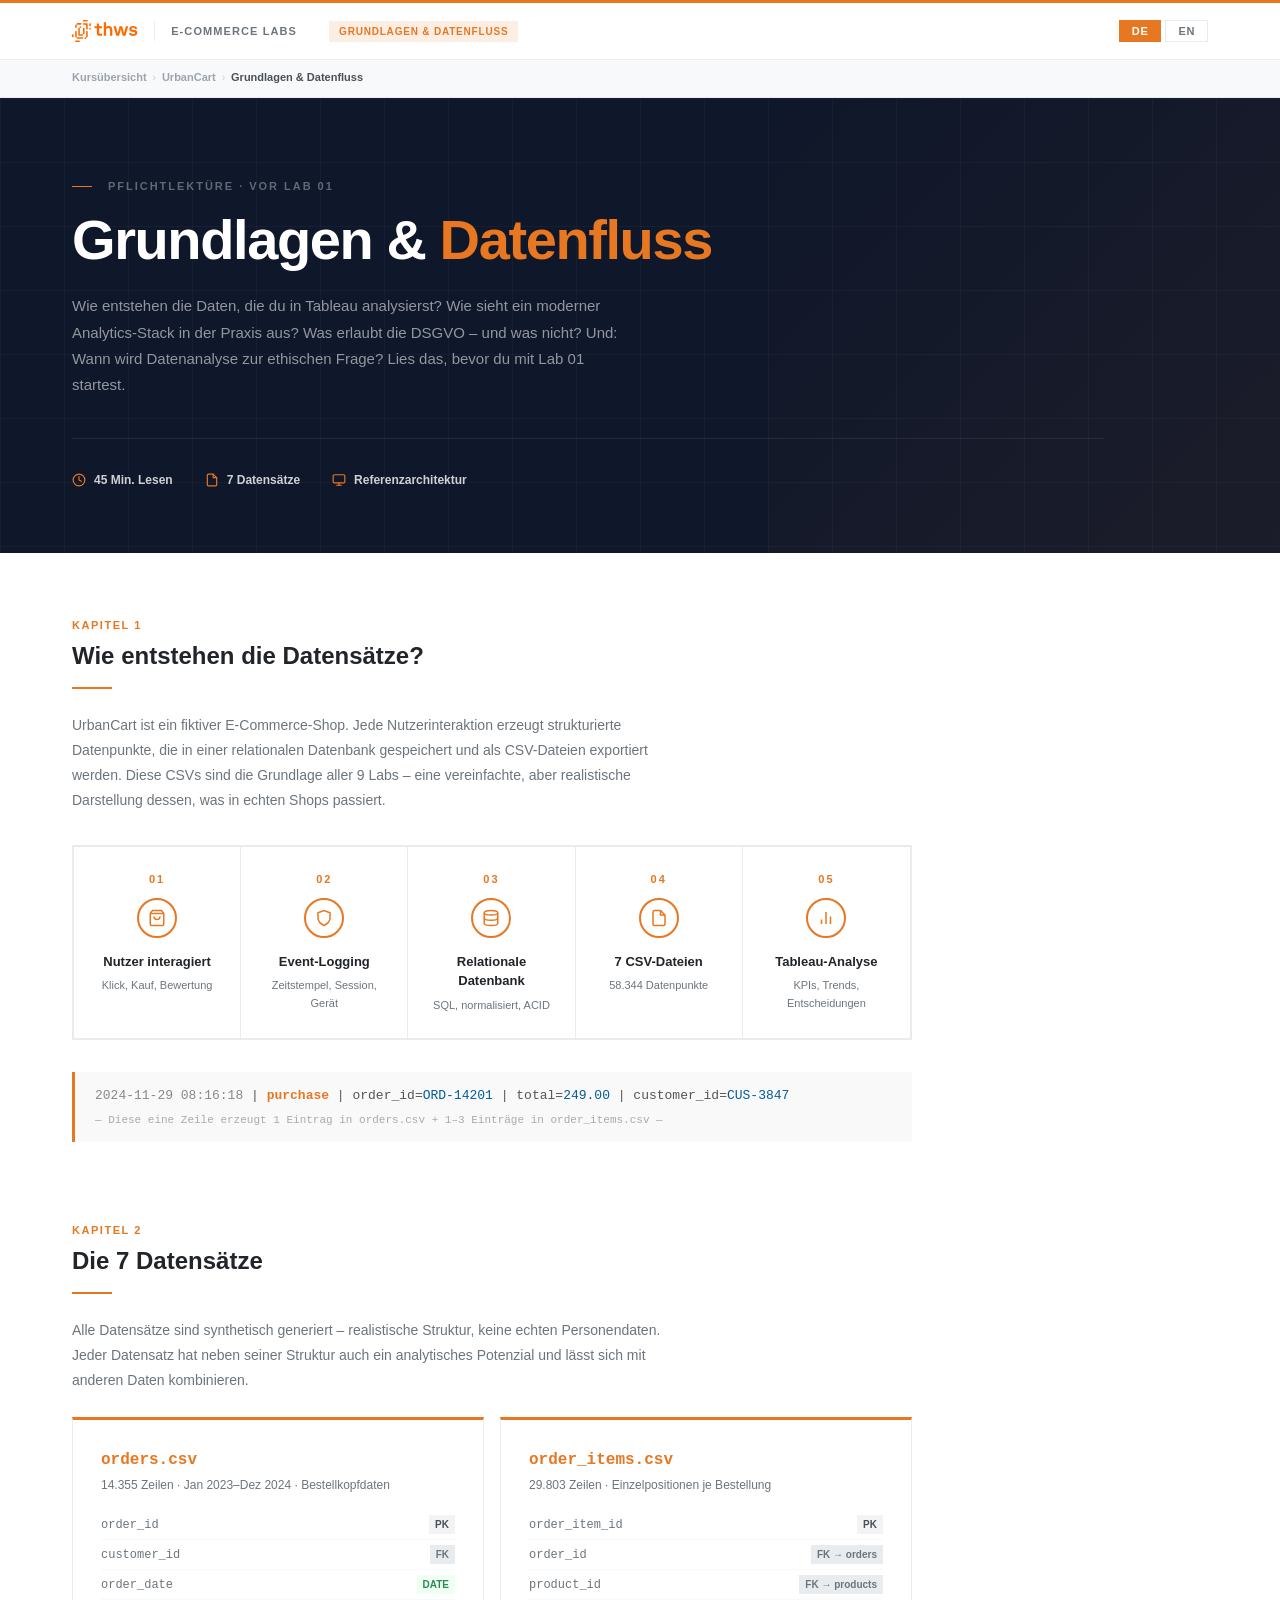
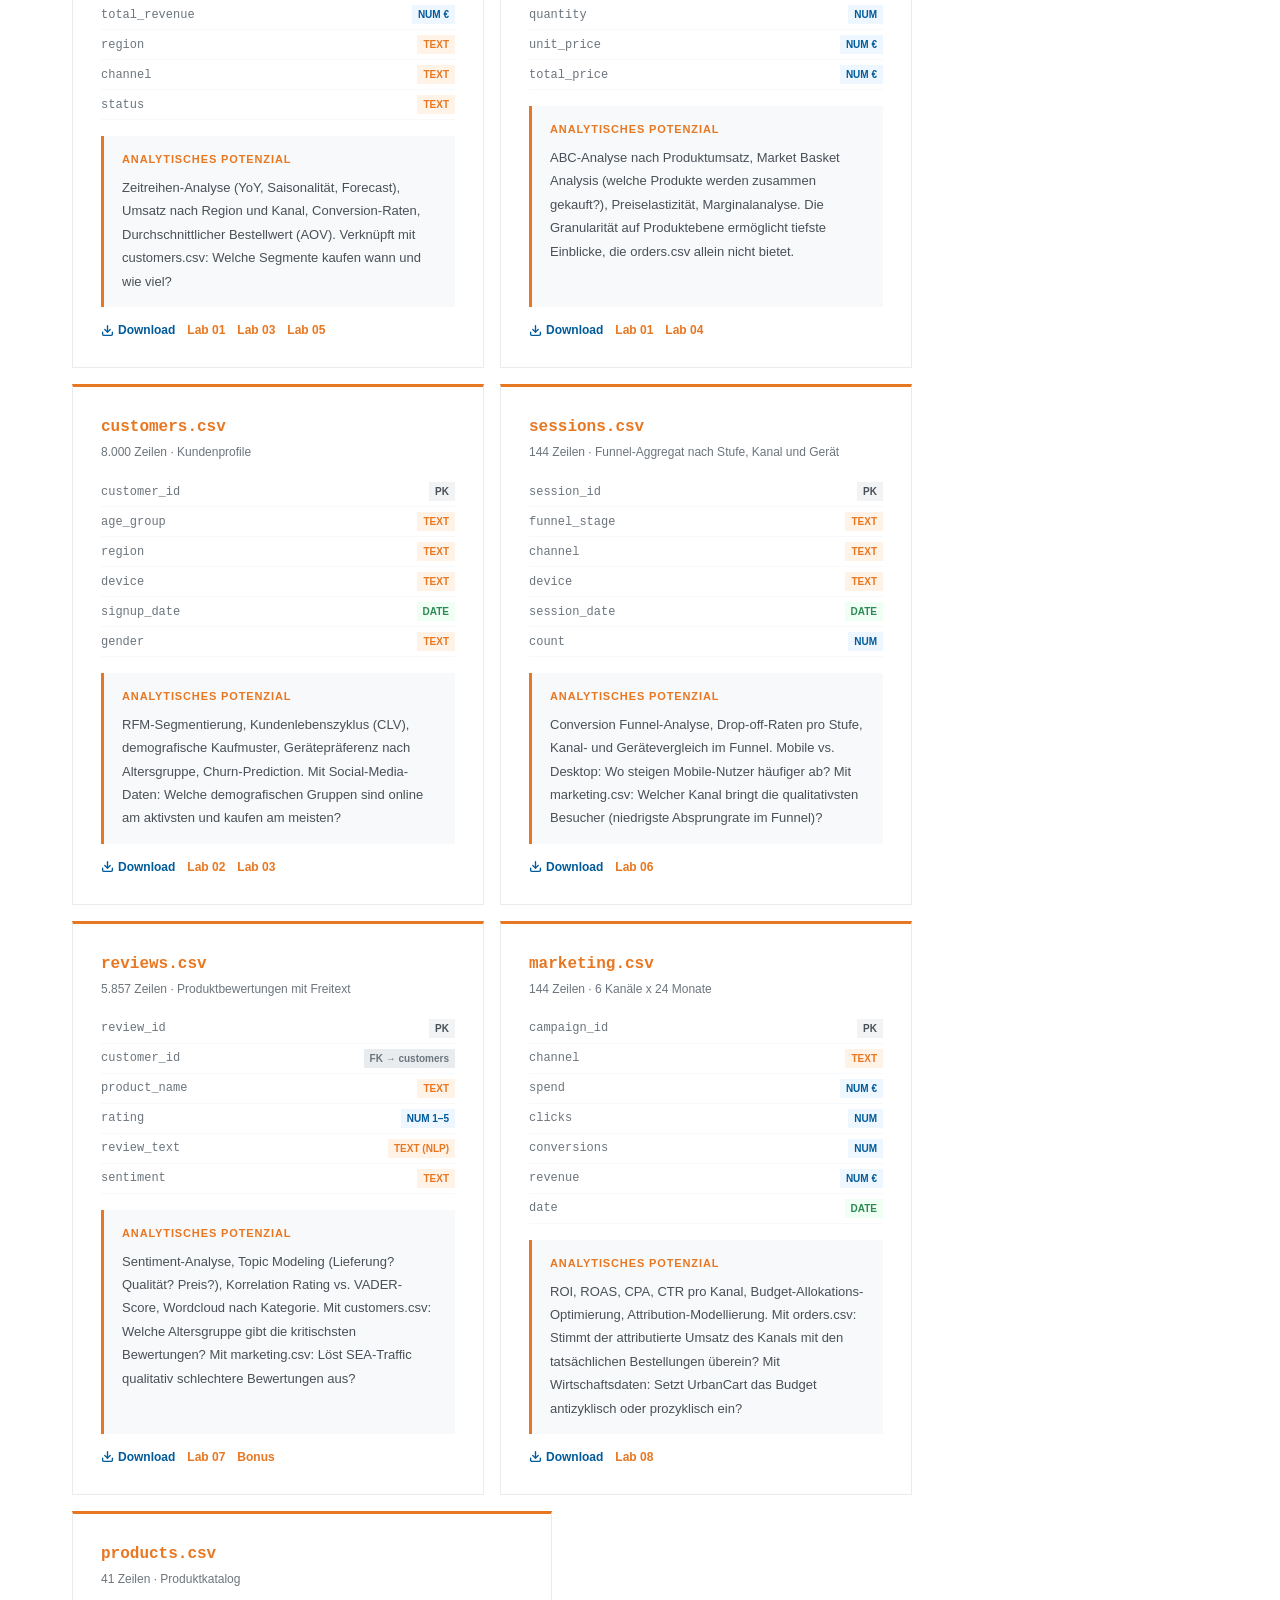
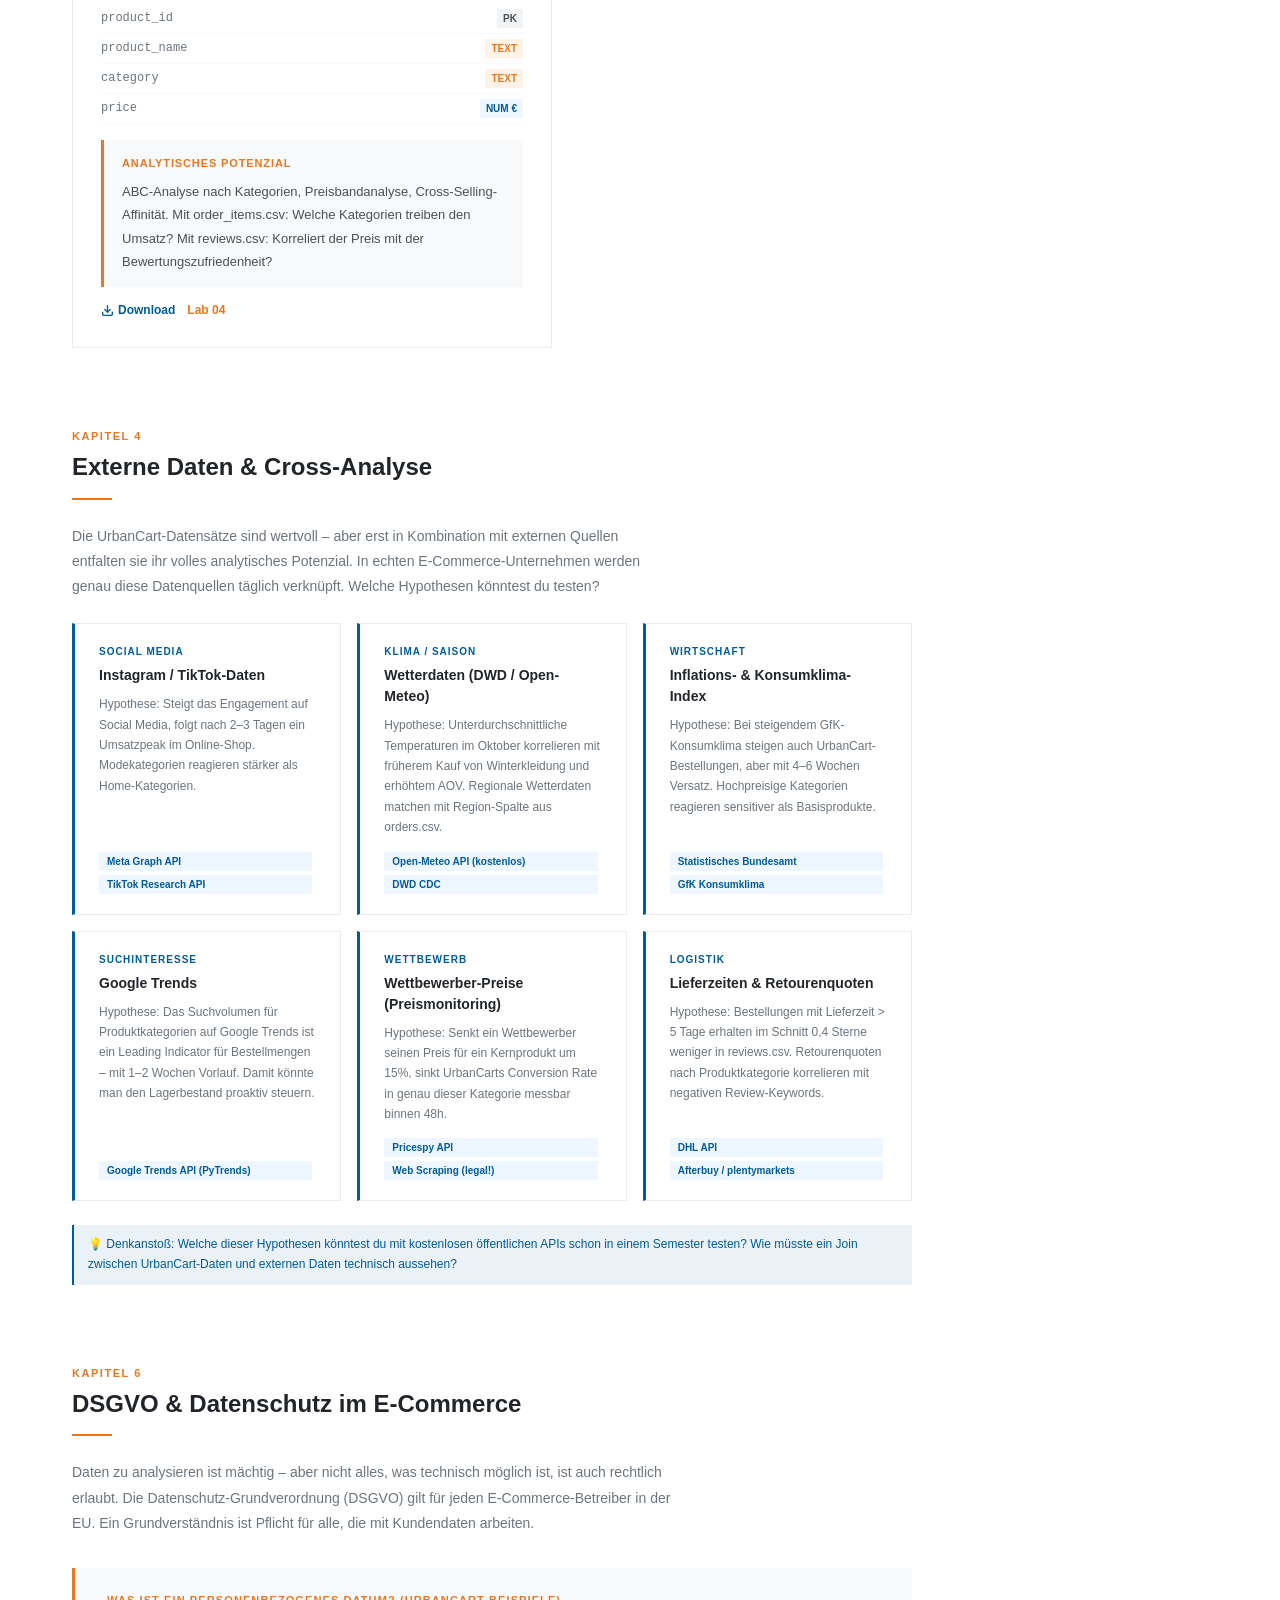
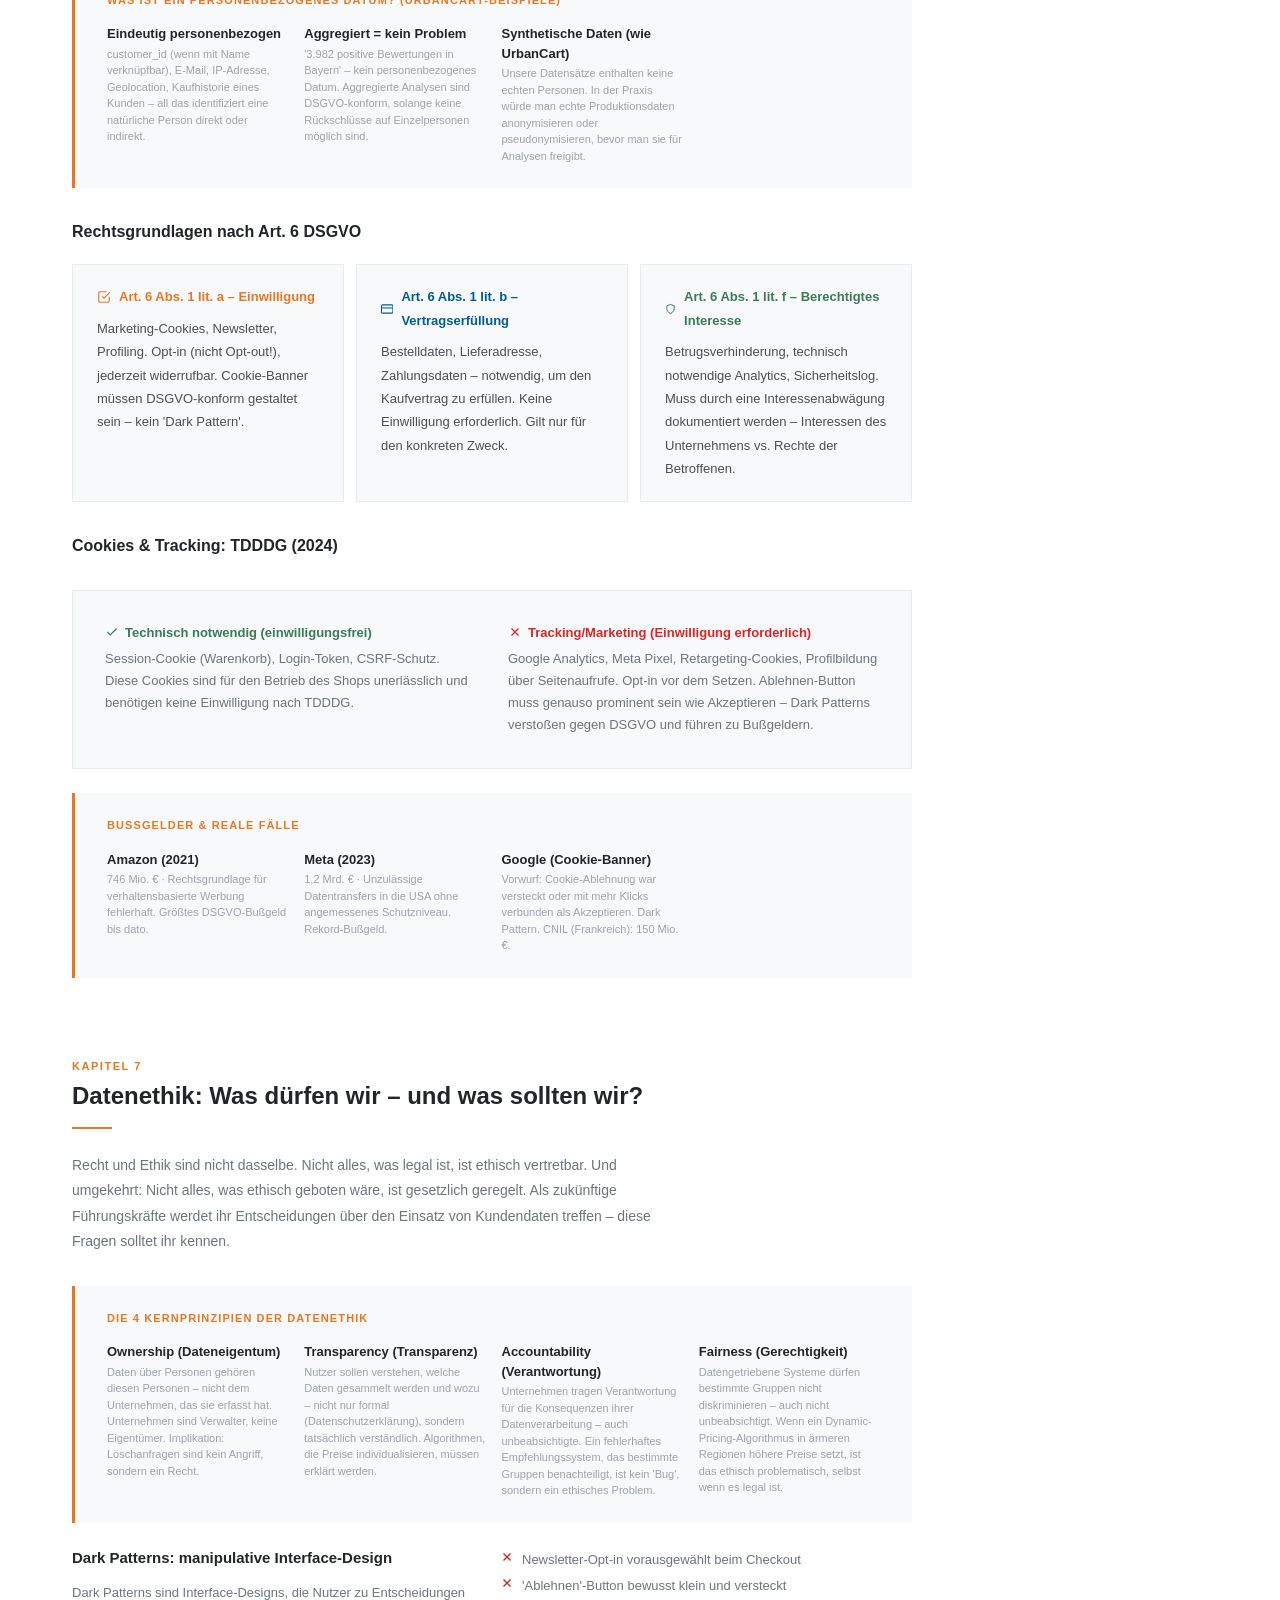
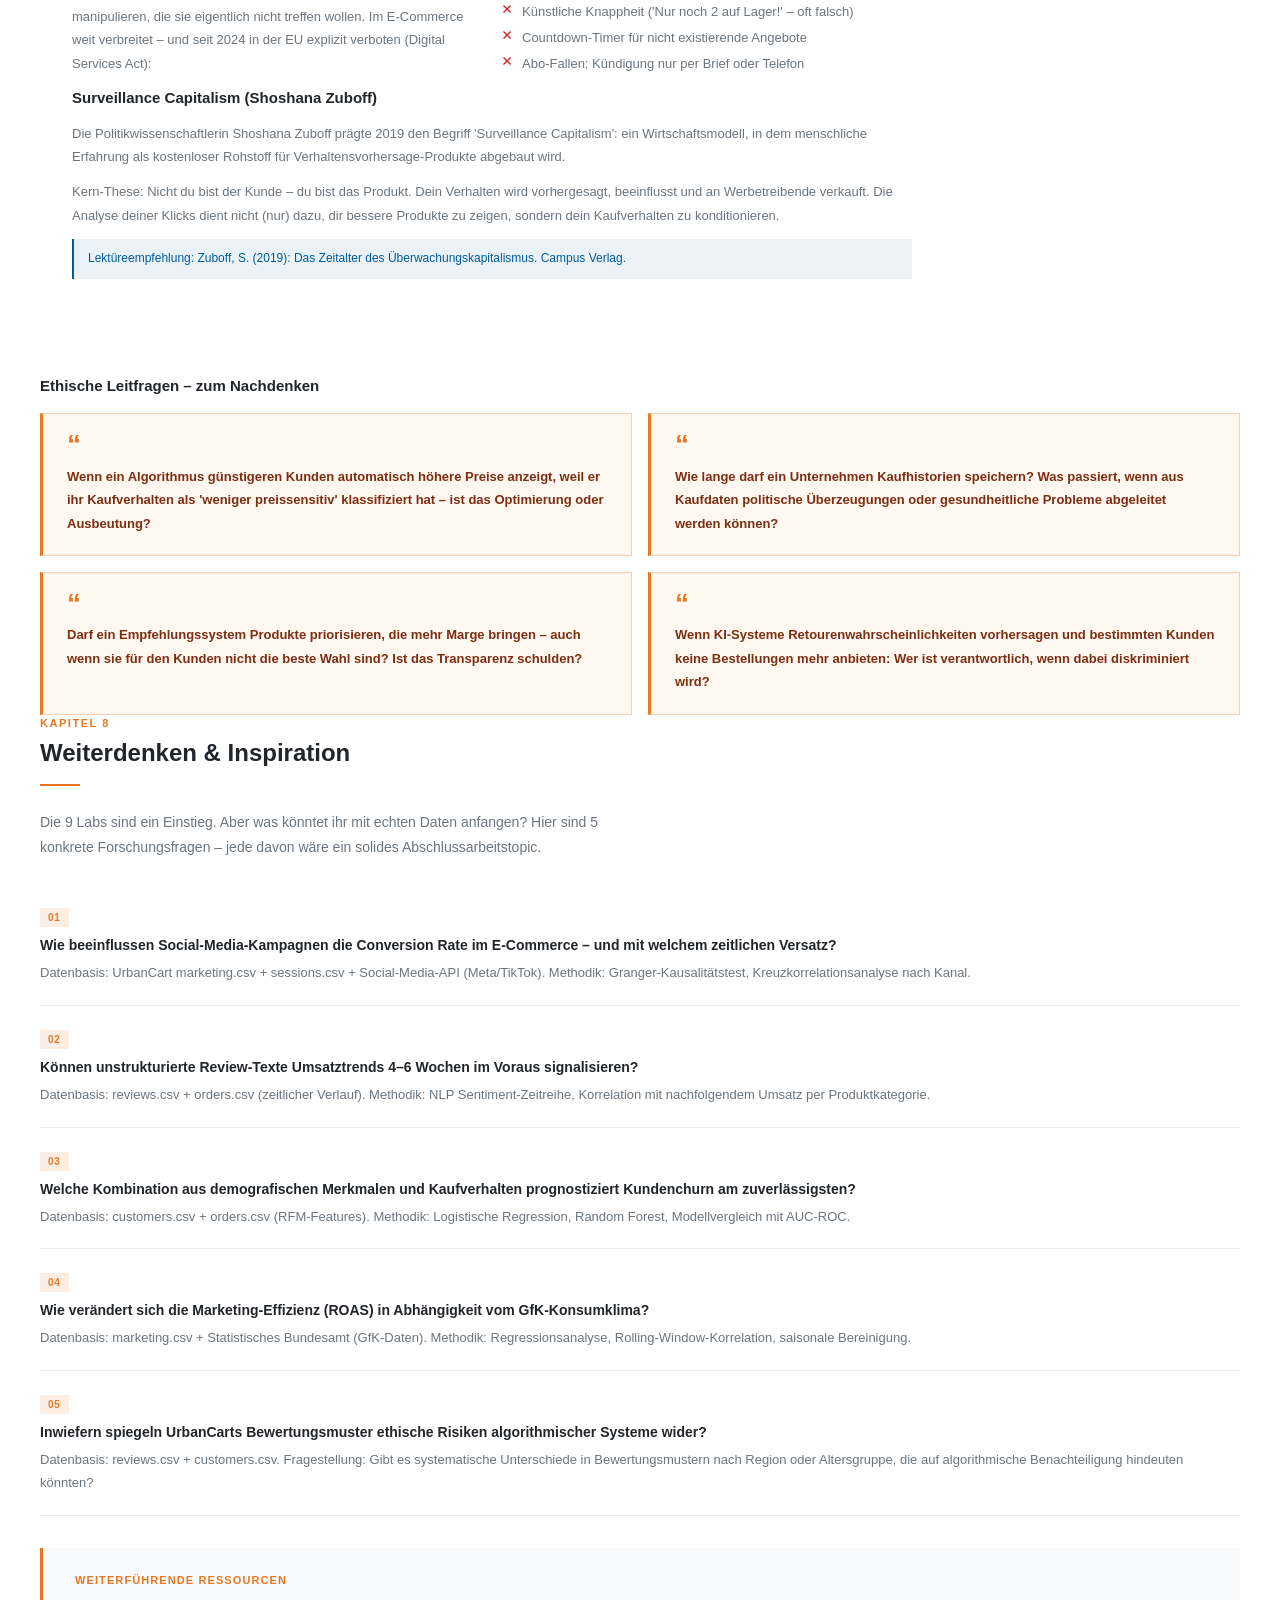
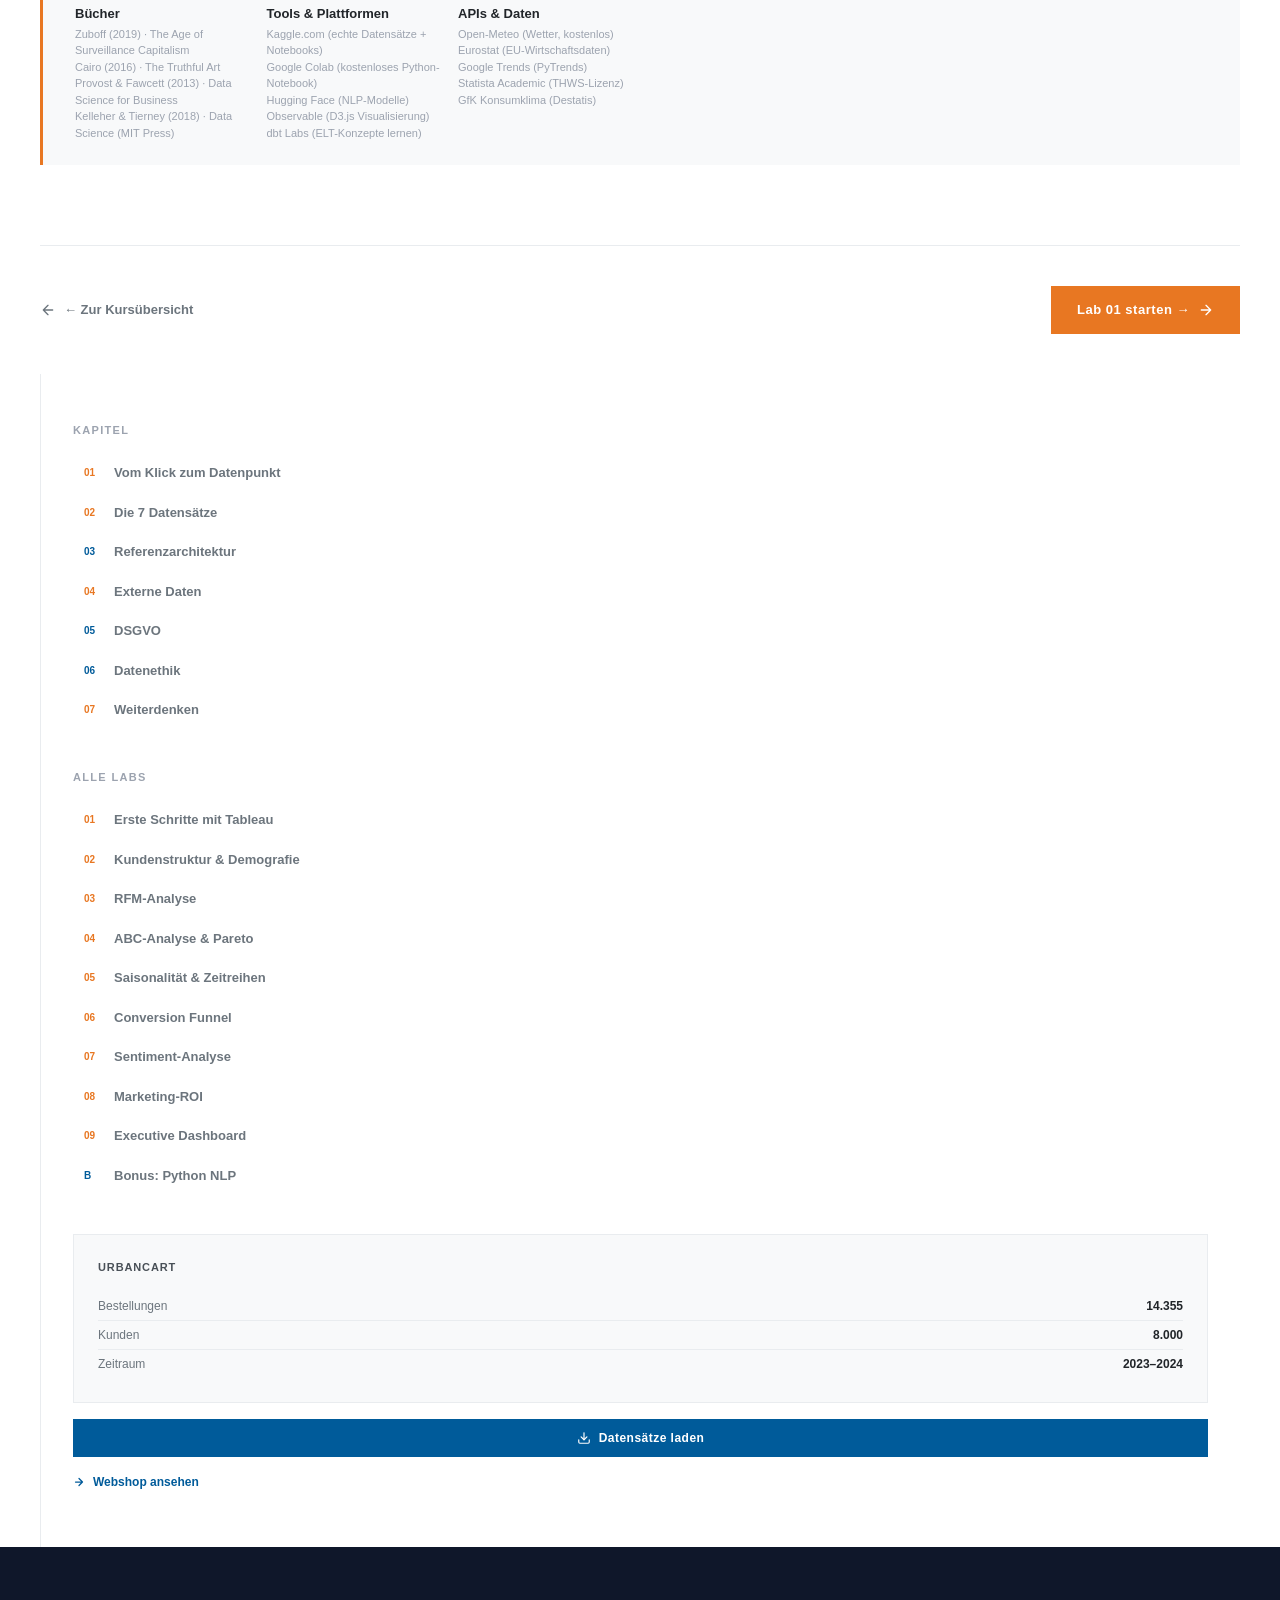
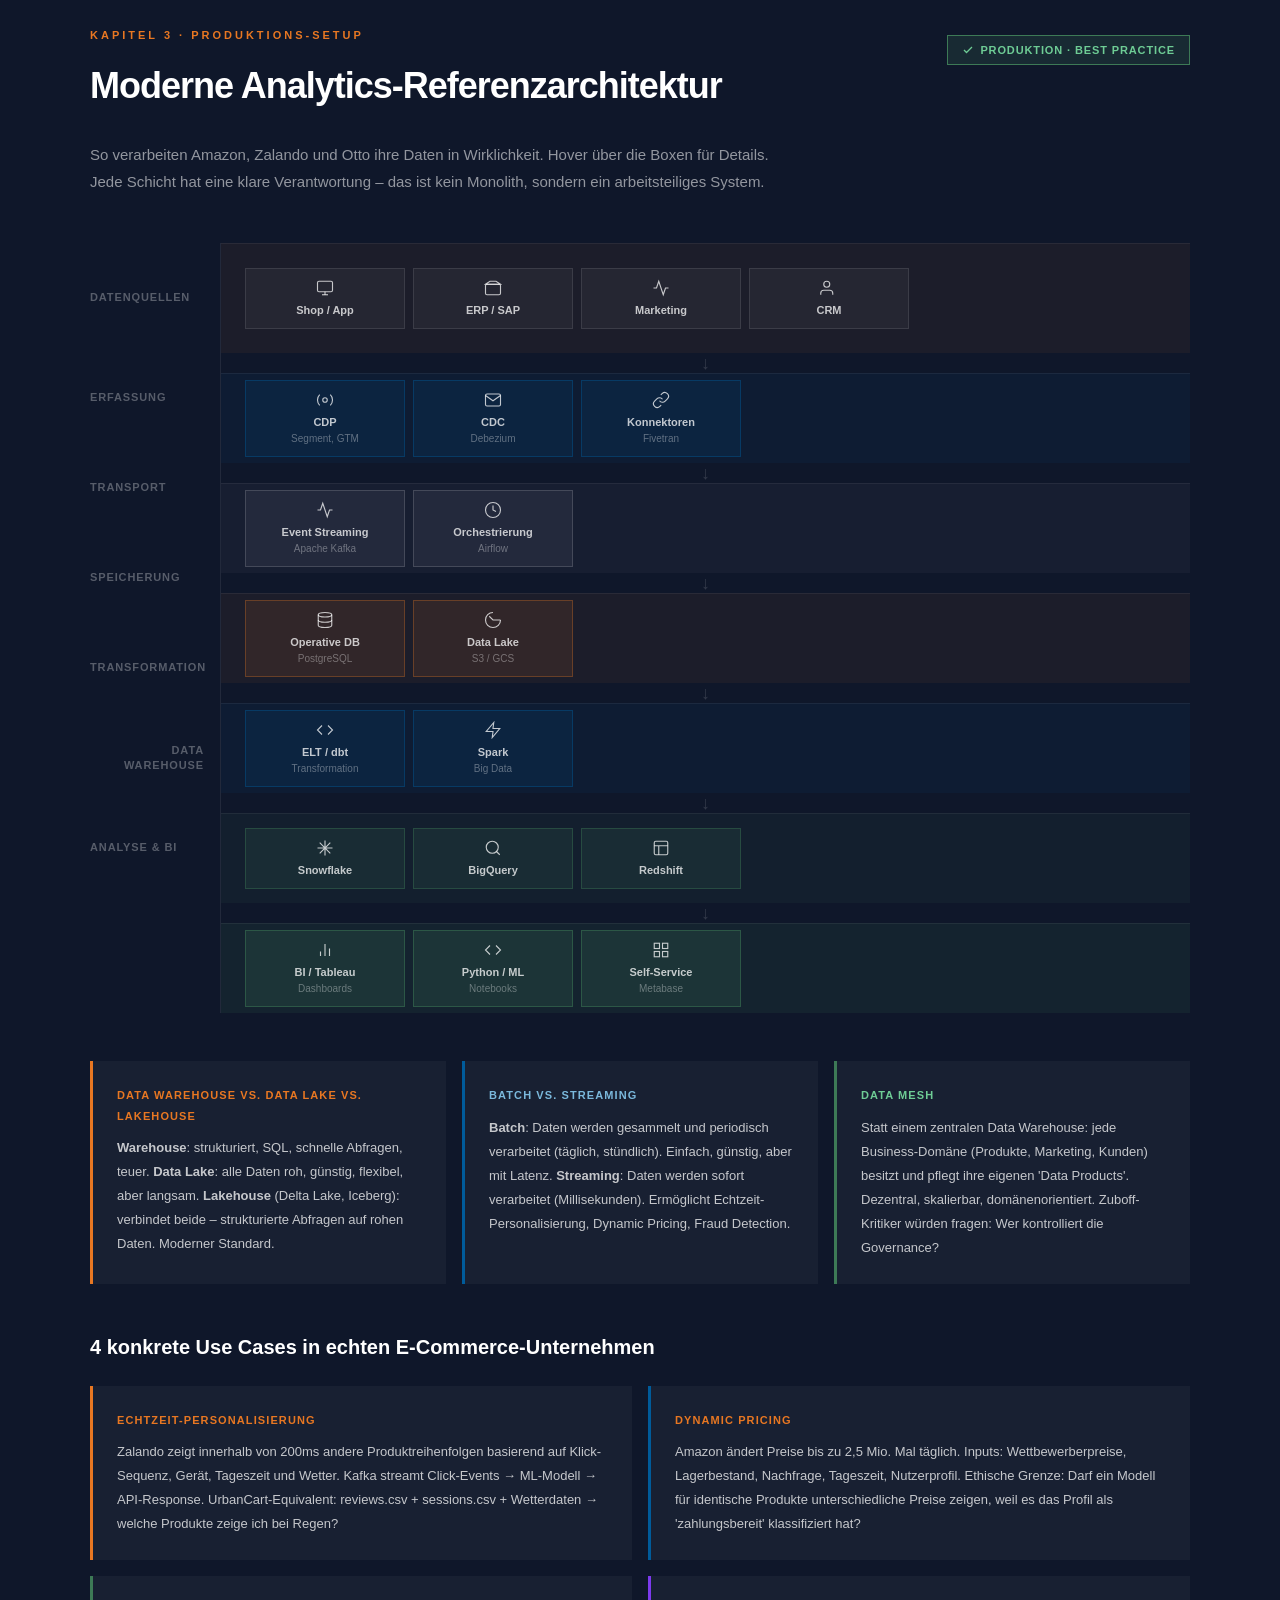
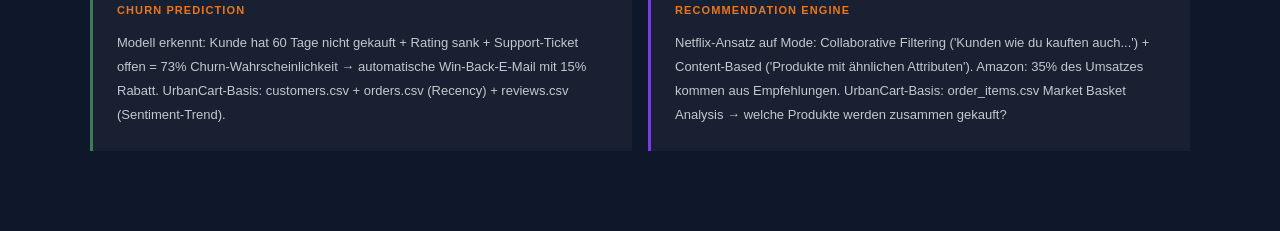
==== daten.html @ b2f49e3b "daten.html: remove inner div wrapper from rq items – title now flush with badge, no offset" ====
<!DOCTYPE html>
<html lang="de">
<head>
<meta charset="UTF-8"/>
<meta name="viewport" content="width=device-width, initial-scale=1.0"/>
<meta name="description" content="UrbanCart Datensätze, Analytics-Referenzarchitektur, DSGVO und Datenethik im E-Commerce. THWS Business School."/>
<title>Grundlagen &amp; Datenfluss &middot; E-Commerce &amp; Digitale Gesch&#228;ftsmodelle &middot; THWS</title>
<link rel="stylesheet" href="design-system.css"/>
<style>
/* ── Arch-Diagram (identisch urbancart.html) ── */
.arch-layer-label{padding:0 16px 0 0;font-size:11px;font-weight:700;text-transform:uppercase;letter-spacing:.08em;color:rgba(255,255,255,.3);text-align:right;line-height:1.4;}
.arch-layer{display:flex;align-items:center;gap:8px;padding:0 24px;border-top:1px solid rgba(255,255,255,.06);}
.arch-layer--source{background:rgba(232,119,34,.06);}
.arch-layer--capture{background:rgba(0,91,154,.08);}
.arch-layer--transport{background:rgba(255,255,255,.03);}
.arch-layer--storage{background:rgba(232,119,34,.06);}
.arch-layer--transform{background:rgba(0,91,154,.08);}
.arch-layer--warehouse{background:rgba(61,122,86,.08);}
.arch-layer--bi{background:rgba(61,122,86,.12);}
.arch-arrow-row{display:flex;align-items:center;padding:0 24px;height:20px;}
.arch-arrow-down{flex:1;height:20px;display:flex;align-items:center;justify-content:center;color:rgba(255,255,255,.15);}
.arch-arrow-down::after{content:'↓';font-size:18px;line-height:1;}
.arch-node{display:flex;flex-direction:column;align-items:center;justify-content:center;gap:6px;padding:10px 12px;min-width:120px;max-width:160px;border:1px solid rgba(255,255,255,.1);background:rgba(255,255,255,.04);font-size:11px;font-weight:700;color:rgba(255,255,255,.75);text-align:center;cursor:help;transition:all .2s;line-height:1.4;flex:1;}
.arch-node em{font-style:normal;font-size:10px;color:rgba(255,255,255,.35);font-weight:400;}
.arch-node:hover{border-color:var(--orange);color:#fff;background:rgba(232,119,34,.1);transform:translateY(-2px);}
.arch-node--blue{border-color:rgba(0,91,154,.4);background:rgba(0,91,154,.12);}
.arch-node--blue:hover{border-color:#005B9A;background:rgba(0,91,154,.25);}
.arch-node--orange{border-color:rgba(232,119,34,.3);background:rgba(232,119,34,.1);}
.arch-node--dark{border-color:rgba(255,255,255,.15);background:rgba(255,255,255,.05);}
.arch-node--green{border-color:rgba(61,122,86,.4);background:rgba(61,122,86,.15);}
.arch-node--green:hover{border-color:#3D7A56;background:rgba(61,122,86,.3);}
.arch-node--result{border-color:rgba(61,122,86,.5);background:rgba(61,122,86,.2);}
.arch-node--result:hover{border-color:#6ECC95;background:rgba(61,122,86,.35);}

/* ── Dataset cards ── */
.ds-card{background:#fff;border:1px solid var(--gray-200);border-top:3px solid var(--orange);padding:28px;margin-bottom:0;display:flex;flex-direction:column;}
.ds-card__name{font-size:16px;font-weight:800;font-family:monospace;color:var(--orange);margin-bottom:4px;}
.ds-card__meta{font-size:12px;color:var(--gray-600);margin-bottom:16px;}
.ds-field{display:flex;justify-content:space-between;align-items:center;padding:5px 0;border-bottom:1px solid var(--gray-100);font-size:12px;}
.ds-field span:first-child{font-family:monospace;color:var(--gray-600);}
.tag{font-size:10px;font-weight:700;padding:2px 6px;}
.tag--pk{background:#F1F3F5;color:#495057;}
.tag--fk{background:#E9ECEF;color:#6C757D;}
.tag--date{background:#F0FFF4;color:#2D8A55;}
.tag--num{background:#EEF6FF;color:#005B9A;}
.tag--text{background:#FFF3E8;color:#E87722;}
.ds-potential{background:#F8F9FA;border-left:3px solid var(--orange);padding:14px 18px;margin-top:16px;font-size:13px;color:var(--gray-700);line-height:1.8;flex:1;}
.ds-potential strong{color:var(--orange);font-size:11px;text-transform:uppercase;letter-spacing:.08em;display:block;margin-bottom:6px;}
.ds-links{margin-top:14px;font-size:12px;display:flex;gap:12px;align-items:center;flex-wrap:wrap;}
.ds-links a.dl{display:inline-flex;align-items:center;gap:4px;color:var(--blue);font-weight:700;}
.ds-links a.lab{color:var(--orange);font-weight:700;}
.ds-grid{display:grid;grid-template-columns:1fr 1fr;gap:16px;margin-top:24px;align-items:stretch;}
@media(max-width:700px){.ds-grid{grid-template-columns:1fr;}}

/* ── Dark-section Callouts ── */
.dark-section{padding:80px 48px;background:#0F172A;}
.dark-section__inner{max-width:1100px;margin:0 auto;}
.dark-callout{background:rgba(255,255,255,.04);border-left:3px solid var(--orange);padding:24px;color:rgba(255,255,255,.75);font-size:13px;line-height:1.85;display:flex;flex-direction:column;}
.dark-callout__title{font-size:11px;font-weight:800;text-transform:uppercase;letter-spacing:.1em;color:var(--orange);margin-bottom:10px;}
.dark-callout--blue{border-left-color:#005B9A;}
.dark-callout--blue .dark-callout__title{color:#7AB8DC;}
.dark-callout--green{border-left-color:#3D7A56;}
.dark-callout--green .dark-callout__title{color:#6ECC95;}

/* ── DSGVO / Ethics ── */
.law-card{background:var(--gray-100);border:1px solid var(--gray-200);padding:20px 24px;font-size:13px;color:var(--gray-700);line-height:1.8;display:flex;flex-direction:column;}
.law-card__title{font-size:14px;font-weight:800;color:var(--gray-900);margin-bottom:8px;display:flex;align-items:center;gap:8px;}
.law-grid{display:grid;grid-template-columns:repeat(3,1fr);gap:12px;margin-top:20px;align-items:stretch;}
@media(max-width:800px){.law-grid{grid-template-columns:1fr;}}
.law-grid-2{display:grid;grid-template-columns:1fr 1fr;gap:12px;margin-top:20px;align-items:stretch;}
@media(max-width:640px){.law-grid-2{grid-template-columns:1fr;}}
.ethics-q{background:#FFF8F0;border:1px solid rgba(232,119,34,.3);border-left:3px solid var(--orange);padding:20px 24px;font-size:13px;font-weight:600;color:#7C2D12;font-style:normal;line-height:1.8;}
.ethics-q::before{content:'\201C';font-size:28px;color:var(--orange);line-height:.8;display:block;margin-bottom:8px;font-weight:900;}

/* ── External data cards ── */
.ext-card{background:#fff;border:1px solid var(--gray-200);border-left:3px solid var(--blue);padding:20px 24px;display:flex;flex-direction:column;}
.ext-card__source{font-size:10px;font-weight:800;text-transform:uppercase;letter-spacing:.1em;color:var(--blue);margin-bottom:6px;}
.ext-card__title{font-size:14px;font-weight:800;margin-bottom:8px;}
.ext-card__hyp{font-size:12px;color:var(--gray-600);line-height:1.7;margin-bottom:10px;flex:1;}
.ext-card__tag{display:inline-block;background:#EEF6FF;color:var(--blue);font-size:10px;font-weight:700;padding:2px 8px;margin-right:4px;margin-top:4px;}
.ext-grid{display:grid;grid-template-columns:repeat(3,1fr);gap:16px;margin-top:24px;align-items:stretch;}
@media(max-width:900px){.ext-grid{grid-template-columns:1fr 1fr;}}
@media(max-width:600px){.ext-grid{grid-template-columns:1fr;}}

/* ── Research questions ── */
.rq{padding:20px 0;border-bottom:1px solid var(--gray-200);}
.rq:last-child{border-bottom:none;}
.rq__num{display:inline-block;font-size:11px;font-weight:800;color:var(--orange);letter-spacing:.08em;background:rgba(232,119,34,.1);padding:3px 8px;margin-bottom:8px;}
.rq__title{font-size:14px;font-weight:800;margin-bottom:6px;margin-top:0;}
.rq__sub{font-size:13px;color:var(--gray-600);line-height:1.75;}

/* ── Arch tooltip ── */
#arch-tooltip{display:none;position:fixed;z-index:999;max-width:280px;background:#1E293B;border-left:3px solid var(--orange);padding:12px 16px;font-size:12px;color:rgba(255,255,255,.8);line-height:1.7;pointer-events:none;box-shadow:0 8px 32px rgba(0,0,0,.4);}
</style>
</head>
<body>
<div class="topbar"></div>
<nav class="navbar"><div class="navbar__inner"><a href="index.html" class="navbar__logo-link"><svg class="navbar__logo" viewBox="0 0 274.3 91.2" xmlns="http://www.w3.org/2000/svg"><style>.st0{fill:#FF6A00}</style><g><g><path class="st0" d="M15,32.6h2.6c1.1,0,2-0.9,2-2v-9.1c0-1.1,0.9-2,2-2h15.6c1.1,0,2-0.9,2-2v-2.6c0-1.1-0.9-2-2-2H21.5 c-1.1,0-2,0.9-2,2v2.6c0,1.1-0.9,2-2,2H15c-1.1,0-2,0.9-2,2v9.1C13,31.7,13.9,32.6,15,32.6z"/><path class="st0" d="M63.1,0H47.5c-1.1,0-2,0.9-2,2v2.6c0,1.1,0.9,2,2,2h15.6c1.1,0,2-0.9,2-2V2C65.1,0.9,64.2,0,63.1,0z"/><path class="st0" d="M76.1,13h-2.6c-1.1,0-2,0.9-2,2v9.1c0,1.1,0.9,2,2,2h2.6c1.1,0,2-0.9,2-2V15C78.1,13.9,77.2,13,76.1,13z"/><path class="st0" d="M76.1,32.6h-2.6c-1.1,0-2,0.9-2,2v2.5c0,1.1,0.9,2,2,2h2.6c1.1,0,2-0.9,2-2v-2.6 C78.1,33.4,77.2,32.6,76.1,32.6z"/><path class="st0" d="M52.1,34.5c0-1.1-0.9-2-2-2h-2.6c-1.1,0-2,0.9-2,2v22.1c0,1.1-0.9,2-2,2h-9.1c-1.1,0-2-0.9-2-2V34.5 c0-1.1,0.9-2,2-2H37c1.1,0,2-0.9,2-2v-2.6c0-1.1-0.9-2-2-2h-2.6c-1.1,0-2,0.9-2,2v2.6c0,1.1-0.9,2-2,2H28c-1.1,0-2,0.9-2,2v28.6 c0,1.1,0.9,2,2,2h15.6c1.1,0,2-0.9,2-2v-2.6c0-1.1,0.9-2,2-2h2.6c1.1,0,2-0.9,2-2L52.1,34.5L52.1,34.5z"/><path class="st0" d="M63.1,13H47.5c-1.1,0-2,0.9-2,2v2.6c0,1.1,0.9,2,2,2h9.1c1.1,0,2,0.9,2,2v15.5c0,1.1,0.9,2,2,2h2.6 c1.1,0,2-0.9,2-2V15C65.1,13.9,64.2,13,63.1,13z"/><path class="st0" d="M63.1,45.6h-2.6c-1.1,0-2,0.9-2,2v22.1c0,1.1-0.9,2-2,2H54c-1.1,0-2,0.9-2,2v2.6c0,1.1,0.9,2,2,2h2.6 c1.1,0,2-0.9,2-2v-2.6c0-1.1,0.9-2,2-2h2.6c1.1,0,2-0.9,2-2V47.5C65.1,46.5,64.2,45.6,63.1,45.6z"/><path class="st0" d="M43.6,71.6H21.5c-1.1,0-2-0.9-2-2V47.5c0-1.1-0.9-2-2-2H15c-1.1,0-2,0.9-2,2v22.1c0,1.1,0.9,2,2,2h2.6 c1.1,0,2,0.9,2,2v2.6c0,1.1,0.9,2,2,2h22.1c1.1,0,2-0.9,2-2v-2.6C45.5,72.5,44.7,71.6,43.6,71.6z"/><path class="st0" d="M30.6,84.6H15c-1.1,0-2,0.9-2,2v2.6c0,1.1,0.9,2,2,2h15.6c1.1,0,2-0.9,2-2v-2.6 C32.5,85.5,31.7,84.6,30.6,84.6z"/><path class="st0" d="M4.6,58.6H2c-1.1,0-2,0.9-2,2v9.1c0,1.1,0.9,2,2,2h2.6c1.1,0,2-0.9,2-2v-9.1C6.5,59.5,5.6,58.6,4.6,58.6z"/></g><g><path class="st0" d="M103.1,55.2V34.5h-10v-8.4h10V14.6h9.5v11.5h11.9v8.4h-11.9v18.6c0,2.6,1,3.7,3.7,3.7h8.2v8.3h-11.4 C106.3,65.1,103.1,62.3,103.1,55.2z"/><path class="st0" d="M131.7,9.1h9.5v20c2.5-2.8,6.2-4.2,10.6-4.2c9.6,0,15.5,6.1,15.5,16.6v23.6h-9.5V42.5c0-6.1-2.9-9-7.9-9 c-5.2,0-8.6,3.7-8.6,9.3v22.3h-9.5v-56H131.7z"/><path class="st0" d="M172.1,26.1h9.9l7.6,28.4l7.6-28.4h11l7.6,28.4l7.6-28.4h9.9l-11.7,39h-11.3l-7.6-28.3l-7.6,28.3h-11.3 L172.1,26.1z"/><path class="st0" d="M236.3,53.7h9.8c0.3,3.3,3.1,4.9,7.9,4.9c4.3,0,7-1.8,7-4.7c0-2.5-1.9-3.8-5.4-4.1l-6.2-0.6 c-7.3-0.8-11.8-5.1-11.8-11.8c0-7.8,6.2-12.6,16.2-12.6c9.8,0,16.1,4.2,16.6,12.3h-9.5c-0.2-3.1-2.9-4.6-7.2-4.6 c-4.1,0-6.6,1.6-6.6,4.3c0,2.3,1.8,3.6,5.8,4.1l6.3,0.7c7.4,0.9,11.6,5.2,11.6,11.7c0,7.8-6.5,12.9-16.9,12.9 C243.1,66.3,236.7,62,236.3,53.7z"/></g></g></svg><div class="navbar__divider"></div><span class="navbar__module" data-de="E-Commerce Labs" data-en="E-Commerce Labs"></span></a><span class="navbar__badge" data-de="Grundlagen &amp; Datenfluss" data-en="Foundations &amp; Data Flow"></span><div class="navbar__right"><button class="lang-btn is-active" onclick="setLang('de')">DE</button><button class="lang-btn" onclick="setLang('en')">EN</button></div></div></nav>
<nav class="breadcrumb"><div class="breadcrumb__inner"><div class="breadcrumb__item"><a href="index.html" data-de="Kurs&#252;bersicht" data-en="Course Overview"></a></div><span class="breadcrumb__sep">&#8250;</span><div class="breadcrumb__item"><a href="urbancart.html">UrbanCart</a></div><span class="breadcrumb__sep">&#8250;</span><div class="breadcrumb__item is-current" data-de="Grundlagen &amp; Datenfluss" data-en="Foundations &amp; Data Flow"></div></div></nav>

<header class="lab-hero"><div class="lab-hero__inner"><div>
  <div class="lab-hero__kicker" data-de="Pflichtlekt&#252;re &#183; Vor Lab 01" data-en="Required reading &#183; Before Lab 01"></div>
  <h1 class="lab-hero__title"><span data-de="Grundlagen &amp;" data-en="Foundations &amp;"></span> <em data-de="Datenfluss" data-en="Data Flow"></em></h1>
  <p class="lab-hero__subtitle" data-de="Wie entstehen die Daten, die du in Tableau analysierst? Wie sieht ein moderner Analytics-Stack in der Praxis aus? Was erlaubt die DSGVO &#8211; und was nicht? Und: Wann wird Datenanalyse zur ethischen Frage? Lies das, bevor du mit Lab 01 startest." data-en="How do the data you analyse in Tableau come to be? What does a modern analytics stack look like in practice? What does the GDPR allow &#8211; and what not? And: when does data analysis become an ethical question? Read this before starting Lab 01."></p>
  <div class="lab-hero__meta">
    <div class="lab-hero__meta-item"><svg width="14" height="14" viewBox="0 0 24 24" fill="none" stroke="currentColor" stroke-width="2" stroke-linecap="round" stroke-linejoin="round"><circle cx="12" cy="12" r="10"/><polyline points="12 6 12 12 16 14"/></svg><span><strong data-de="45 Min. Lesen" data-en="45 min. reading"></strong></span></div>
    <div class="lab-hero__meta-item"><svg width="14" height="14" viewBox="0 0 24 24" fill="none" stroke="currentColor" stroke-width="2" stroke-linecap="round" stroke-linejoin="round"><path d="M14 2H6a2 2 0 0 0-2 2v16a2 2 0 0 0 2 2h12a2 2 0 0 0 2-2V8z"/><polyline points="14 2 14 8 20 8"/></svg><span><strong data-de="7 Datens&#228;tze" data-en="7 Datasets"></strong></span></div>
    <div class="lab-hero__meta-item"><svg width="14" height="14" viewBox="0 0 24 24" fill="none" stroke="currentColor" stroke-width="2" stroke-linecap="round" stroke-linejoin="round"><rect x="2" y="3" width="20" height="14" rx="2"/><line x1="8" y1="21" x2="16" y2="21"/><line x1="12" y1="17" x2="12" y2="21"/></svg><span><strong data-de="Referenzarchitektur" data-en="Reference Architecture"></strong></span></div>
  </div>
</div><div class="lab-hero__num" style="font-size:40px;letter-spacing:-2px;opacity:.15;">00</div></div></header>

<div style="max-width:1200px;margin:0 auto"><div class="lab-layout"><main class="lab-main">

<!-- ════════════════════════════════════
     KAPITEL 1: VOM KLICK ZUM DATENPUNKT
     ════════════════════════════════════ -->
<section class="block sr">
  <div class="block__eyebrow" data-de="Kapitel 1" data-en="Chapter 1"></div>
  <h2 class="block__title" data-de="Wie entstehen die Datens&#228;tze?" data-en="How do the datasets come to be?"></h2>
  <div class="block__rule"></div>
  <p class="block__lead" data-de="UrbanCart ist ein fiktiver E-Commerce-Shop. Jede Nutzerinteraktion erzeugt strukturierte Datenpunkte, die in einer relationalen Datenbank gespeichert und als CSV-Dateien exportiert werden. Diese CSVs sind die Grundlage aller 9 Labs &#8211; eine vereinfachte, aber realistische Darstellung dessen, was in echten Shops passiert." data-en="UrbanCart is a fictional e-commerce shop. Every user interaction creates structured data points stored in a relational database and exported as CSV files. These CSVs are the foundation of all 9 labs &#8211; a simplified but realistic representation of what happens in real shops."></p>

  <div style="margin:32px 0;display:grid;grid-template-columns:repeat(5,1fr);gap:0;border:2px solid var(--gray-200);overflow:hidden;" class="sr">
    <div style="padding:24px 16px;text-align:center;background:#fff;border-right:1px solid var(--gray-200);">
      <div style="font-size:11px;font-weight:800;color:var(--orange);letter-spacing:2px;text-transform:uppercase;margin-bottom:10px;">01</div>
      <div style="width:40px;height:40px;border:2px solid var(--orange);border-radius:50%;display:flex;align-items:center;justify-content:center;margin:0 auto 14px;"><svg width="18" height="18" viewBox="0 0 24 24" fill="none" stroke="var(--orange)" stroke-width="2"><path d="M6 2L3 6v14a2 2 0 002 2h14a2 2 0 002-2V6l-3-4z"/><line x1="3" y1="6" x2="21" y2="6"/><path d="M16 10a4 4 0 01-8 0"/></svg></div>
      <div style="font-size:13px;font-weight:700;margin-bottom:6px;" data-de="Nutzer interagiert" data-en="User interacts"></div>
      <div style="font-size:11px;color:var(--gray-600);line-height:1.6;" data-de="Klick, Kauf, Bewertung" data-en="Click, purchase, review"></div>
    </div>
    <div style="padding:24px 16px;text-align:center;background:#fff;border-right:1px solid var(--gray-200);">
      <div style="font-size:11px;font-weight:800;color:var(--orange);letter-spacing:2px;text-transform:uppercase;margin-bottom:10px;">02</div>
      <div style="width:40px;height:40px;border:2px solid var(--orange);border-radius:50%;display:flex;align-items:center;justify-content:center;margin:0 auto 14px;"><svg width="18" height="18" viewBox="0 0 24 24" fill="none" stroke="var(--orange)" stroke-width="2"><path d="M12 22s8-4 8-10V5l-8-3-8 3v7c0 6 8 10 8 10z"/></svg></div>
      <div style="font-size:13px;font-weight:700;margin-bottom:6px;" data-de="Event-Logging" data-en="Event Logging"></div>
      <div style="font-size:11px;color:var(--gray-600);line-height:1.6;" data-de="Zeitstempel, Session, Ger&#228;t" data-en="Timestamp, session, device"></div>
    </div>
    <div style="padding:24px 16px;text-align:center;background:#fff;border-right:1px solid var(--gray-200);">
      <div style="font-size:11px;font-weight:800;color:var(--orange);letter-spacing:2px;text-transform:uppercase;margin-bottom:10px;">03</div>
      <div style="width:40px;height:40px;border:2px solid var(--orange);border-radius:50%;display:flex;align-items:center;justify-content:center;margin:0 auto 14px;"><svg width="18" height="18" viewBox="0 0 24 24" fill="none" stroke="var(--orange)" stroke-width="2"><ellipse cx="12" cy="5" rx="9" ry="3"/><path d="M21 12c0 1.66-4 3-9 3s-9-1.34-9-3"/><path d="M3 5v14c0 1.66 4 3 9 3s9-1.34 9-3V5"/></svg></div>
      <div style="font-size:13px;font-weight:700;margin-bottom:6px;" data-de="Relationale Datenbank" data-en="Relational Database"></div>
      <div style="font-size:11px;color:var(--gray-600);line-height:1.6;" data-de="SQL, normalisiert, ACID" data-en="SQL, normalised, ACID"></div>
    </div>
    <div style="padding:24px 16px;text-align:center;background:#fff;border-right:1px solid var(--gray-200);">
      <div style="font-size:11px;font-weight:800;color:var(--orange);letter-spacing:2px;text-transform:uppercase;margin-bottom:10px;">04</div>
      <div style="width:40px;height:40px;border:2px solid var(--orange);border-radius:50%;display:flex;align-items:center;justify-content:center;margin:0 auto 14px;"><svg width="18" height="18" viewBox="0 0 24 24" fill="none" stroke="var(--orange)" stroke-width="2"><path d="M14 2H6a2 2 0 00-2 2v16a2 2 0 002 2h12a2 2 0 002-2V8z"/><polyline points="14 2 14 8 20 8"/></svg></div>
      <div style="font-size:13px;font-weight:700;margin-bottom:6px;" data-de="7 CSV-Dateien" data-en="7 CSV Files"></div>
      <div style="font-size:11px;color:var(--gray-600);line-height:1.6;" data-de="58.344 Datenpunkte" data-en="58,344 data points"></div>
    </div>
    <div style="padding:24px 16px;text-align:center;background:#fff;">
      <div style="font-size:11px;font-weight:800;color:var(--orange);letter-spacing:2px;text-transform:uppercase;margin-bottom:10px;">05</div>
      <div style="width:40px;height:40px;border:2px solid var(--orange);border-radius:50%;display:flex;align-items:center;justify-content:center;margin:0 auto 14px;"><svg width="18" height="18" viewBox="0 0 24 24" fill="none" stroke="var(--orange)" stroke-width="2"><path d="M18 20V10M12 20V4M6 20v-6"/></svg></div>
      <div style="font-size:13px;font-weight:700;margin-bottom:6px;" data-de="Tableau-Analyse" data-en="Tableau Analysis"></div>
      <div style="font-size:11px;color:var(--gray-600);line-height:1.6;" data-de="KPIs, Trends, Entscheidungen" data-en="KPIs, trends, decisions"></div>
    </div>
  </div>

  <div style="background:#f9f9f9;border-left:3px solid var(--orange);padding:14px 20px;font-family:monospace;font-size:13px;color:#555;margin-top:8px;">
    <span style="color:#888;">2024-11-29 08:16:18</span> | <span style="color:var(--orange);font-weight:700;">purchase</span> | order_id=<span style="color:var(--blue);">ORD-14201</span> | total=<span style="color:var(--blue);">249.00</span> | customer_id=<span style="color:var(--blue);">CUS-3847</span>
    <div style="font-size:11px;color:#aaa;margin-top:6px;" data-de="&#8212; Diese eine Zeile erzeugt 1 Eintrag in orders.csv + 1&#8211;3 Eintr&#228;ge in order_items.csv &#8212;" data-en="&#8212; This one row creates 1 entry in orders.csv + 1&#8211;3 entries in order_items.csv &#8212;"></div>
  </div>
</section>

<!-- ════════════════════════════════════
     KAPITEL 2: DIE 7 DATENSÄTZE
     ════════════════════════════════════ -->
<section class="block sr">
  <div class="block__eyebrow" data-de="Kapitel 2" data-en="Chapter 2"></div>
  <h2 class="block__title" data-de="Die 7 Datens&#228;tze" data-en="The 7 Datasets"></h2>
  <div class="block__rule"></div>
  <p class="block__lead" data-de="Alle Datens&#228;tze sind synthetisch generiert &#8211; realistische Struktur, keine echten Personendaten. Jeder Datensatz hat neben seiner Struktur auch ein analytisches Potenzial und l&#228;sst sich mit anderen Daten kombinieren." data-en="All datasets are synthetically generated &#8211; realistic structure, no real personal data. Each dataset has analytical potential beyond its raw structure and can be combined with other data sources."></p>

  <div class="ds-grid sr">
    <!-- orders.csv -->
    <div class="ds-card">
      <div class="ds-card__name">orders.csv</div>
      <div class="ds-card__meta" data-de="14.355 Zeilen · Jan 2023&#8211;Dez 2024 · Bestellkopfdaten" data-en="14,355 rows · Jan 2023&#8211;Dec 2024 · Order headers"></div>
      <div class="ds-field"><span>order_id</span><span class="tag tag--pk">PK</span></div>
      <div class="ds-field"><span>customer_id</span><span class="tag tag--fk">FK</span></div>
      <div class="ds-field"><span>order_date</span><span class="tag tag--date">DATE</span></div>
      <div class="ds-field"><span>total_revenue</span><span class="tag tag--num">NUM €</span></div>
      <div class="ds-field"><span>region</span><span class="tag tag--text">TEXT</span></div>
      <div class="ds-field"><span>channel</span><span class="tag tag--text">TEXT</span></div>
      <div class="ds-field"><span>status</span><span class="tag tag--text">TEXT</span></div>
      <div class="ds-potential">
        <strong data-de="Analytisches Potenzial" data-en="Analytical Potential"></strong>
        <span data-de="Zeitreihen-Analyse (YoY, Saisonalität, Forecast), Umsatz nach Region und Kanal, Conversion-Raten, Durchschnittlicher Bestellwert (AOV). Verknüpft mit customers.csv: Welche Segmente kaufen wann und wie viel?" data-en="Time series analysis (YoY, seasonality, forecast), revenue by region and channel, conversion rates, average order value (AOV). Joined with customers.csv: which segments buy when and how much?"></span>
      </div>
      <div class="ds-links">
        <a href="https://raw.githubusercontent.com/swrobuts/e-comm/main/data/orders.csv" download class="dl"><svg width="13" height="13" viewBox="0 0 24 24" fill="none" stroke="currentColor" stroke-width="2.5" stroke-linecap="round" stroke-linejoin="round"><path d="M21 15v4a2 2 0 0 1-2 2H5a2 2 0 0 1-2-2v-4"/><polyline points="7 10 12 15 17 10"/><line x1="12" y1="15" x2="12" y2="3"/></svg> Download</a>
        <a href="lab01.html" class="lab">Lab 01</a> <a href="lab03.html" class="lab">Lab 03</a> <a href="lab05.html" class="lab">Lab 05</a>
      </div>
    </div>

    <!-- order_items.csv -->
    <div class="ds-card">
      <div class="ds-card__name">order_items.csv</div>
      <div class="ds-card__meta" data-de="29.803 Zeilen · Einzelpositionen je Bestellung" data-en="29,803 rows · Line items per order"></div>
      <div class="ds-field"><span>order_item_id</span><span class="tag tag--pk">PK</span></div>
      <div class="ds-field"><span>order_id</span><span class="tag tag--fk">FK → orders</span></div>
      <div class="ds-field"><span>product_id</span><span class="tag tag--fk">FK → products</span></div>
      <div class="ds-field"><span>quantity</span><span class="tag tag--num">NUM</span></div>
      <div class="ds-field"><span>unit_price</span><span class="tag tag--num">NUM €</span></div>
      <div class="ds-field"><span>total_price</span><span class="tag tag--num">NUM €</span></div>
      <div class="ds-potential">
        <strong data-de="Analytisches Potenzial" data-en="Analytical Potential"></strong>
        <span data-de="ABC-Analyse nach Produktumsatz, Market Basket Analysis (welche Produkte werden zusammen gekauft?), Preiselastizität, Marginalanalyse. Die Granularität auf Produktebene ermöglicht tiefste Einblicke, die orders.csv allein nicht bietet." data-en="ABC analysis by product revenue, market basket analysis (which products are bought together?), price elasticity, margin analysis. Product-level granularity enables insights orders.csv alone cannot provide."></span>
      </div>
      <div class="ds-links">
        <a href="https://raw.githubusercontent.com/swrobuts/e-comm/main/data/order_items.csv" download class="dl"><svg width="13" height="13" viewBox="0 0 24 24" fill="none" stroke="currentColor" stroke-width="2.5" stroke-linecap="round" stroke-linejoin="round"><path d="M21 15v4a2 2 0 0 1-2 2H5a2 2 0 0 1-2-2v-4"/><polyline points="7 10 12 15 17 10"/><line x1="12" y1="15" x2="12" y2="3"/></svg> Download</a>
        <a href="lab01.html" class="lab">Lab 01</a> <a href="lab04.html" class="lab">Lab 04</a>
      </div>
    </div>

    <!-- customers.csv -->
    <div class="ds-card">
      <div class="ds-card__name">customers.csv</div>
      <div class="ds-card__meta" data-de="8.000 Zeilen · Kundenprofile" data-en="8,000 rows · Customer profiles"></div>
      <div class="ds-field"><span>customer_id</span><span class="tag tag--pk">PK</span></div>
      <div class="ds-field"><span>age_group</span><span class="tag tag--text">TEXT</span></div>
      <div class="ds-field"><span>region</span><span class="tag tag--text">TEXT</span></div>
      <div class="ds-field"><span>device</span><span class="tag tag--text">TEXT</span></div>
      <div class="ds-field"><span>signup_date</span><span class="tag tag--date">DATE</span></div>
      <div class="ds-field"><span>gender</span><span class="tag tag--text">TEXT</span></div>
      <div class="ds-potential">
        <strong data-de="Analytisches Potenzial" data-en="Analytical Potential"></strong>
        <span data-de="RFM-Segmentierung, Kundenlebenszyklus (CLV), demografische Kaufmuster, Gerätepräferenz nach Altersgruppe, Churn-Prediction. Mit Social-Media-Daten: Welche demografischen Gruppen sind online am aktivsten und kaufen am meisten?" data-en="RFM segmentation, customer lifetime value (CLV), demographic purchase patterns, device preference by age group, churn prediction. With social media data: which demographic groups are most active online and buy the most?"></span>
      </div>
      <div class="ds-links">
        <a href="https://raw.githubusercontent.com/swrobuts/e-comm/main/data/customers.csv" download class="dl"><svg width="13" height="13" viewBox="0 0 24 24" fill="none" stroke="currentColor" stroke-width="2.5" stroke-linecap="round" stroke-linejoin="round"><path d="M21 15v4a2 2 0 0 1-2 2H5a2 2 0 0 1-2-2v-4"/><polyline points="7 10 12 15 17 10"/><line x1="12" y1="15" x2="12" y2="3"/></svg> Download</a>
        <a href="lab02.html" class="lab">Lab 02</a> <a href="lab03.html" class="lab">Lab 03</a>
      </div>
    </div>

    <!-- sessions.csv -->
    <div class="ds-card">
      <div class="ds-card__name">sessions.csv</div>
      <div class="ds-card__meta" data-de="144 Zeilen · Funnel-Aggregat nach Stufe, Kanal und Ger&#228;t" data-en="144 rows · Funnel aggregate by stage, channel and device"></div>
      <div class="ds-field"><span>session_id</span><span class="tag tag--pk">PK</span></div>
      <div class="ds-field"><span>funnel_stage</span><span class="tag tag--text">TEXT</span></div>
      <div class="ds-field"><span>channel</span><span class="tag tag--text">TEXT</span></div>
      <div class="ds-field"><span>device</span><span class="tag tag--text">TEXT</span></div>
      <div class="ds-field"><span>session_date</span><span class="tag tag--date">DATE</span></div>
      <div class="ds-field"><span>count</span><span class="tag tag--num">NUM</span></div>
      <div class="ds-potential">
        <strong data-de="Analytisches Potenzial" data-en="Analytical Potential"></strong>
        <span data-de="Conversion Funnel-Analyse, Drop-off-Raten pro Stufe, Kanal- und Gerätevergleich im Funnel. Mobile vs. Desktop: Wo steigen Mobile-Nutzer häufiger ab? Mit marketing.csv: Welcher Kanal bringt die qualitativsten Besucher (niedrigste Absprungrate im Funnel)?" data-en="Conversion funnel analysis, drop-off rates per stage, channel and device comparison within funnel. Mobile vs. desktop: where do mobile users drop off more? With marketing.csv: which channel brings the highest-quality visitors (lowest funnel drop-off rate)?"></span>
      </div>
      <div class="ds-links">
        <a href="https://raw.githubusercontent.com/swrobuts/e-comm/main/data/sessions.csv" download class="dl"><svg width="13" height="13" viewBox="0 0 24 24" fill="none" stroke="currentColor" stroke-width="2.5" stroke-linecap="round" stroke-linejoin="round"><path d="M21 15v4a2 2 0 0 1-2 2H5a2 2 0 0 1-2-2v-4"/><polyline points="7 10 12 15 17 10"/><line x1="12" y1="15" x2="12" y2="3"/></svg> Download</a>
        <a href="lab06.html" class="lab">Lab 06</a>
      </div>
    </div>

    <!-- reviews.csv -->
    <div class="ds-card">
      <div class="ds-card__name">reviews.csv</div>
      <div class="ds-card__meta" data-de="5.857 Zeilen · Produktbewertungen mit Freitext" data-en="5,857 rows · Product reviews with free text"></div>
      <div class="ds-field"><span>review_id</span><span class="tag tag--pk">PK</span></div>
      <div class="ds-field"><span>customer_id</span><span class="tag tag--fk">FK → customers</span></div>
      <div class="ds-field"><span>product_name</span><span class="tag tag--text">TEXT</span></div>
      <div class="ds-field"><span>rating</span><span class="tag tag--num">NUM 1&#8211;5</span></div>
      <div class="ds-field"><span>review_text</span><span class="tag tag--text">TEXT (NLP)</span></div>
      <div class="ds-field"><span>sentiment</span><span class="tag tag--text">TEXT</span></div>
      <div class="ds-potential">
        <strong data-de="Analytisches Potenzial" data-en="Analytical Potential"></strong>
        <span data-de="Sentiment-Analyse, Topic Modeling (Lieferung? Qualität? Preis?), Korrelation Rating vs. VADER-Score, Wordcloud nach Kategorie. Mit customers.csv: Welche Altersgruppe gibt die kritischsten Bewertungen? Mit marketing.csv: Löst SEA-Traffic qualitativ schlechtere Bewertungen aus?" data-en="Sentiment analysis, topic modelling (delivery? quality? price?), correlation rating vs. VADER score, word cloud by category. With customers.csv: which age group gives the most critical reviews? With marketing.csv: does SEA traffic produce lower-quality reviews?"></span>
      </div>
      <div class="ds-links">
        <a href="https://raw.githubusercontent.com/swrobuts/e-comm/main/data/reviews.csv" download class="dl"><svg width="13" height="13" viewBox="0 0 24 24" fill="none" stroke="currentColor" stroke-width="2.5" stroke-linecap="round" stroke-linejoin="round"><path d="M21 15v4a2 2 0 0 1-2 2H5a2 2 0 0 1-2-2v-4"/><polyline points="7 10 12 15 17 10"/><line x1="12" y1="15" x2="12" y2="3"/></svg> Download</a>
        <a href="lab07.html" class="lab">Lab 07</a> <a href="lab-bonus.html" class="lab">Bonus</a>
      </div>
    </div>

    <!-- marketing.csv -->
    <div class="ds-card">
      <div class="ds-card__name">marketing.csv</div>
      <div class="ds-card__meta" data-de="144 Zeilen · 6 Kan&#228;le x 24 Monate" data-en="144 rows · 6 channels x 24 months"></div>
      <div class="ds-field"><span>campaign_id</span><span class="tag tag--pk">PK</span></div>
      <div class="ds-field"><span>channel</span><span class="tag tag--text">TEXT</span></div>
      <div class="ds-field"><span>spend</span><span class="tag tag--num">NUM €</span></div>
      <div class="ds-field"><span>clicks</span><span class="tag tag--num">NUM</span></div>
      <div class="ds-field"><span>conversions</span><span class="tag tag--num">NUM</span></div>
      <div class="ds-field"><span>revenue</span><span class="tag tag--num">NUM €</span></div>
      <div class="ds-field"><span>date</span><span class="tag tag--date">DATE</span></div>
      <div class="ds-potential">
        <strong data-de="Analytisches Potenzial" data-en="Analytical Potential"></strong>
        <span data-de="ROI, ROAS, CPA, CTR pro Kanal, Budget-Allokations-Optimierung, Attribution-Modellierung. Mit orders.csv: Stimmt der attributierte Umsatz des Kanals mit den tatsächlichen Bestellungen überein? Mit Wirtschaftsdaten: Setzt UrbanCart das Budget antizyklisch oder prozyklisch ein?" data-en="ROI, ROAS, CPA, CTR per channel, budget allocation optimisation, attribution modelling. With orders.csv: does the channel's attributed revenue match actual orders? With economic data: does UrbanCart deploy budget counter-cyclically or pro-cyclically?"></span>
      </div>
      <div class="ds-links">
        <a href="https://raw.githubusercontent.com/swrobuts/e-comm/main/data/marketing.csv" download class="dl"><svg width="13" height="13" viewBox="0 0 24 24" fill="none" stroke="currentColor" stroke-width="2.5" stroke-linecap="round" stroke-linejoin="round"><path d="M21 15v4a2 2 0 0 1-2 2H5a2 2 0 0 1-2-2v-4"/><polyline points="7 10 12 15 17 10"/><line x1="12" y1="15" x2="12" y2="3"/></svg> Download</a>
        <a href="lab08.html" class="lab">Lab 08</a>
      </div>
    </div>

    <!-- products.csv -->
    <div class="ds-card" style="grid-column:1/-1;max-width:480px;">
      <div class="ds-card__name">products.csv</div>
      <div class="ds-card__meta" data-de="41 Zeilen · Produktkatalog" data-en="41 rows · Product catalogue"></div>
      <div class="ds-field"><span>product_id</span><span class="tag tag--pk">PK</span></div>
      <div class="ds-field"><span>product_name</span><span class="tag tag--text">TEXT</span></div>
      <div class="ds-field"><span>category</span><span class="tag tag--text">TEXT</span></div>
      <div class="ds-field"><span>price</span><span class="tag tag--num">NUM €</span></div>
      <div class="ds-potential">
        <strong data-de="Analytisches Potenzial" data-en="Analytical Potential"></strong>
        <span data-de="ABC-Analyse nach Kategorien, Preisbandanalyse, Cross-Selling-Affinität. Mit order_items.csv: Welche Kategorien treiben den Umsatz? Mit reviews.csv: Korreliert der Preis mit der Bewertungszufriedenheit?" data-en="ABC analysis by category, price band analysis, cross-selling affinity. With order_items.csv: which categories drive revenue? With reviews.csv: does price correlate with review satisfaction?"></span>
      </div>
      <div class="ds-links">
        <a href="https://raw.githubusercontent.com/swrobuts/e-comm/main/data/products.csv" download class="dl"><svg width="13" height="13" viewBox="0 0 24 24" fill="none" stroke="currentColor" stroke-width="2.5" stroke-linecap="round" stroke-linejoin="round"><path d="M21 15v4a2 2 0 0 1-2 2H5a2 2 0 0 1-2-2v-4"/><polyline points="7 10 12 15 17 10"/><line x1="12" y1="15" x2="12" y2="3"/></svg> Download</a>
        <a href="lab04.html" class="lab">Lab 04</a>
      </div>
    </div>
  </div>
</section>

<!-- ════════════════════════════════════
     KAPITEL 4: EXTERNE DATEN
     ════════════════════════════════════ -->
<section class="block sr">
  <div class="block__eyebrow" data-de="Kapitel 4" data-en="Chapter 4"></div>
  <h2 class="block__title" data-de="Externe Daten &amp; Cross-Analyse" data-en="External Data &amp; Cross-Analysis"></h2>
  <div class="block__rule"></div>
  <p class="block__lead" data-de="Die UrbanCart-Datens&#228;tze sind wertvoll &#8211; aber erst in Kombination mit externen Quellen entfalten sie ihr volles analytisches Potenzial. In echten E-Commerce-Unternehmen werden genau diese Datenquellen t&#228;glich verknüpft. Welche Hypothesen könntest du testen?" data-en="The UrbanCart datasets are valuable &#8211; but only in combination with external sources do they reveal their full analytical potential. Real e-commerce companies connect exactly these data sources daily. Which hypotheses could you test?"></p>

  <div class="ext-grid sr">
    <div class="ext-card">
      <div class="ext-card__source">Social Media</div>
      <div class="ext-card__title" data-de="Instagram / TikTok-Daten" data-en="Instagram / TikTok Data"></div>
      <div class="ext-card__hyp" data-de="Hypothese: Steigt das Engagement auf Social Media, folgt nach 2&#8211;3 Tagen ein Umsatzpeak im Online-Shop. Modekategorien reagieren stärker als Home-Kategorien." data-en="Hypothesis: when social media engagement rises, a revenue peak follows 2&#8211;3 days later in the shop. Fashion categories react more strongly than home categories."></div>
      <span class="ext-card__tag">Meta Graph API</span>
      <span class="ext-card__tag">TikTok Research API</span>
    </div>
    <div class="ext-card">
      <div class="ext-card__source">Klima / Saison</div>
      <div class="ext-card__title" data-de="Wetterdaten (DWD / Open-Meteo)" data-en="Weather Data (DWD / Open-Meteo)"></div>
      <div class="ext-card__hyp" data-de="Hypothese: Unterdurchschnittliche Temperaturen im Oktober korrelieren mit früherem Kauf von Winterkleidung und erhöhtem AOV. Regionale Wetterdaten matchen mit Region-Spalte aus orders.csv." data-en="Hypothesis: below-average temperatures in October correlate with earlier winter clothing purchases and higher AOV. Regional weather data matches the region column in orders.csv."></div>
      <span class="ext-card__tag">Open-Meteo API (kostenlos)</span>
      <span class="ext-card__tag">DWD CDC</span>
    </div>
    <div class="ext-card">
      <div class="ext-card__source">Wirtschaft</div>
      <div class="ext-card__title" data-de="Inflations- &amp; Konsumklima-Index" data-en="Inflation &amp; Consumer Confidence Index"></div>
      <div class="ext-card__hyp" data-de="Hypothese: Bei steigendem GfK-Konsumklima steigen auch UrbanCart-Bestellungen, aber mit 4&#8211;6 Wochen Versatz. Hochpreisige Kategorien reagieren sensitiver als Basisprodukte." data-en="Hypothesis: rising GfK consumer confidence leads to rising UrbanCart orders with a 4&#8211;6 week lag. High-price categories react more sensitively than basic products."></div>
      <span class="ext-card__tag">Statistisches Bundesamt</span>
      <span class="ext-card__tag">GfK Konsumklima</span>
    </div>
    <div class="ext-card">
      <div class="ext-card__source">Suchinteresse</div>
      <div class="ext-card__title" data-de="Google Trends" data-en="Google Trends"></div>
      <div class="ext-card__hyp" data-de="Hypothese: Das Suchvolumen für Produktkategorien auf Google Trends ist ein Leading Indicator für Bestellmengen &#8211; mit 1&#8211;2 Wochen Vorlauf. Damit könnte man den Lagerbestand proaktiv steuern." data-en="Hypothesis: search volume for product categories on Google Trends is a leading indicator for order volumes &#8211; with 1&#8211;2 weeks lead time. This could enable proactive stock management."></div>
      <span class="ext-card__tag">Google Trends API (PyTrends)</span>
    </div>
    <div class="ext-card">
      <div class="ext-card__source">Wettbewerb</div>
      <div class="ext-card__title" data-de="Wettbewerber-Preise (Preismonitoring)" data-en="Competitor Pricing (Price Monitoring)"></div>
      <div class="ext-card__hyp" data-de="Hypothese: Senkt ein Wettbewerber seinen Preis für ein Kernprodukt um 15%, sinkt UrbanCarts Conversion Rate in genau dieser Kategorie messbar binnen 48h." data-en="Hypothesis: if a competitor lowers the price of a core product by 15%, UrbanCart's conversion rate in that exact category drops measurably within 48h."></div>
      <span class="ext-card__tag">Pricespy API</span>
      <span class="ext-card__tag">Web Scraping (legal!)</span>
    </div>
    <div class="ext-card">
      <div class="ext-card__source">Logistik</div>
      <div class="ext-card__title" data-de="Lieferzeiten &amp; Retourenquoten" data-en="Delivery Times &amp; Return Rates"></div>
      <div class="ext-card__hyp" data-de="Hypothese: Bestellungen mit Lieferzeit > 5 Tage erhalten im Schnitt 0,4 Sterne weniger in reviews.csv. Retourenquoten nach Produktkategorie korrelieren mit negativen Review-Keywords." data-en="Hypothesis: orders with delivery time >5 days receive on average 0.4 stars less in reviews.csv. Return rates by product category correlate with negative review keywords."></div>
      <span class="ext-card__tag">DHL API</span>
      <span class="ext-card__tag">Afterbuy / plentymarkets</span>
    </div>
  </div>

  <div class="step__tip sr" style="margin-top:24px;" data-de="&#x1F4A1; Denkanstoß: Welche dieser Hypothesen könntest du mit kostenlosen öffentlichen APIs schon in einem Semester testen? Wie müsste ein Join zwischen UrbanCart-Daten und externen Daten technisch aussehen?" data-en="&#x1F4A1; Food for thought: which of these hypotheses could you test within one semester using free public APIs? How would a join between UrbanCart data and external data need to be structured technically?"></div>
</section>

<!-- ════════════════════════════════════
     KAPITEL 5: DSGVO
     ════════════════════════════════════ -->
<section class="block sr">
  <div class="block__eyebrow" data-de="Kapitel 6" data-en="Chapter 6"></div>
  <h2 class="block__title" data-de="DSGVO &amp; Datenschutz im E-Commerce" data-en="GDPR &amp; Data Protection in E-Commerce"></h2>
  <div class="block__rule"></div>
  <p class="block__lead" data-de="Daten zu analysieren ist mächtig &#8211; aber nicht alles, was technisch möglich ist, ist auch rechtlich erlaubt. Die Datenschutz-Grundverordnung (DSGVO) gilt für jeden E-Commerce-Betreiber in der EU. Ein Grundverständnis ist Pflicht für alle, die mit Kundendaten arbeiten." data-en="Analysing data is powerful &#8211; but not everything that is technically possible is legally permitted. The General Data Protection Regulation (GDPR) applies to every e-commerce operator in the EU. A basic understanding is mandatory for everyone working with customer data."></p>

  <div class="infobox sr">
    <div class="infobox__title" data-de="Was ist ein personenbezogenes Datum? (UrbanCart-Beispiele)" data-en="What is personal data? (UrbanCart examples)"></div>
    <div class="infobox__grid">
      <div class="infobox__item">
        <div class="infobox__item__title" data-de="Eindeutig personenbezogen" data-en="Clearly personal"></div>
        <div class="infobox__item__sub" data-de="customer_id (wenn mit Name verknüpfbar), E-Mail, IP-Adresse, Geolocation, Kaufhistorie eines Kunden &#8211; all das identifiziert eine natürliche Person direkt oder indirekt." data-en="customer_id (if linkable to a name), email, IP address, geolocation, a customer's purchase history &#8211; all of these directly or indirectly identify a natural person."></div>
      </div>
      <div class="infobox__item">
        <div class="infobox__item__title" data-de="Aggregiert = kein Problem" data-en="Aggregated = no problem"></div>
        <div class="infobox__item__sub" data-de="'3.982 positive Bewertungen in Bayern' &#8211; kein personenbezogenes Datum. Aggregierte Analysen sind DSGVO-konform, solange keine Rückschlüsse auf Einzelpersonen möglich sind." data-en="'3,982 positive reviews in Bavaria' &#8211; not personal data. Aggregated analyses are GDPR-compliant as long as no inferences about individuals are possible."></div>
      </div>
      <div class="infobox__item">
        <div class="infobox__item__title" data-de="Synthetische Daten (wie UrbanCart)" data-en="Synthetic data (like UrbanCart)"></div>
        <div class="infobox__item__sub" data-de="Unsere Datensätze enthalten keine echten Personen. In der Praxis würde man echte Produktionsdaten anonymisieren oder pseudonymisieren, bevor man sie für Analysen freigibt." data-en="Our datasets contain no real persons. In practice, real production data would be anonymised or pseudonymised before being released for analysis."></div>
      </div>
    </div>
  </div>

  <div style="margin-top:32px;" class="sr">
    <h3 style="font-size:16px;font-weight:800;margin-bottom:16px;" data-de="Rechtsgrundlagen nach Art. 6 DSGVO" data-en="Legal bases under Art. 6 GDPR"></h3>
    <div class="law-grid">
      <div class="law-card" style="background:var(--gray-100);border:1px solid var(--gray-200);">
        <div class="law-card__title" style="color:var(--orange);font-size:13px;">
          <svg width="14" height="14" viewBox="0 0 24 24" fill="none" stroke="currentColor" stroke-width="2"><path d="M9 11l3 3L22 4"/><path d="M21 12v7a2 2 0 01-2 2H5a2 2 0 01-2-2V5a2 2 0 012-2h11"/></svg>
          Art. 6 Abs. 1 lit. a &#8211; Einwilligung
        </div>
        <div style="font-size:13px;color:var(--gray-700);line-height:1.8;" data-de="Marketing-Cookies, Newsletter, Profiling. Opt-in (nicht Opt-out!), jederzeit widerrufbar. Cookie-Banner müssen DSGVO-konform gestaltet sein &#8211; kein 'Dark Pattern'." data-en="Marketing cookies, newsletter, profiling. Opt-in (not opt-out!), revocable at any time. Cookie banners must be GDPR-compliant &#8211; no dark pattern."></div>
      </div>
      <div class="law-card" style="background:var(--gray-100);border:1px solid var(--gray-200);">
        <div class="law-card__title" style="color:var(--blue);font-size:13px;">
          <svg width="14" height="14" viewBox="0 0 24 24" fill="none" stroke="currentColor" stroke-width="2"><rect x="1" y="4" width="22" height="16" rx="2"/><line x1="1" y1="10" x2="23" y2="10"/></svg>
          Art. 6 Abs. 1 lit. b &#8211; Vertragserfüllung
        </div>
        <div style="font-size:13px;color:var(--gray-700);line-height:1.8;" data-de="Bestelldaten, Lieferadresse, Zahlungsdaten &#8211; notwendig, um den Kaufvertrag zu erfüllen. Keine Einwilligung erforderlich. Gilt nur für den konkreten Zweck." data-en="Order data, delivery address, payment data &#8211; necessary to fulfil the purchase contract. No consent required. Applies only to the specific purpose."></div>
      </div>
      <div class="law-card" style="background:var(--gray-100);border:1px solid var(--gray-200);">
        <div class="law-card__title" style="color:var(--green,#3D7A56);font-size:13px;">
          <svg width="14" height="14" viewBox="0 0 24 24" fill="none" stroke="currentColor" stroke-width="2"><path d="M12 22s8-4 8-10V5l-8-3-8 3v7c0 6 8 10 8 10z"/></svg>
          Art. 6 Abs. 1 lit. f &#8211; Berechtigtes Interesse
        </div>
        <div style="font-size:13px;color:var(--gray-700);line-height:1.8;" data-de="Betrugsverhinderung, technisch notwendige Analytics, Sicherheitslog. Muss durch eine Interessenabwägung dokumentiert werden &#8211; Interessen des Unternehmens vs. Rechte der Betroffenen." data-en="Fraud prevention, technically necessary analytics, security logging. Must be documented through an interest balancing exercise &#8211; company interests vs. data subjects' rights."></div>
      </div>
    </div>
  </div>

  <div style="margin-top:32px;" class="sr">
    <h3 style="font-size:16px;font-weight:800;margin-bottom:16px;" data-de="Cookies &amp; Tracking: TDDDG (2024)" data-en="Cookies &amp; Tracking: TDDDG (2024)"></h3>
    <div class="concept-box">
      <div class="concept-item">
        <div class="concept-item__title" style="color:var(--green,#3D7A56);">
          <svg width="14" height="14" viewBox="0 0 24 24" fill="none" stroke="currentColor" stroke-width="2"><polyline points="20 6 9 17 4 12"/></svg>
          <span data-de="Technisch notwendig (einwilligungsfrei)" data-en="Technically necessary (consent-free)"></span>
        </div>
        <div class="concept-item__text" data-de="Session-Cookie (Warenkorb), Login-Token, CSRF-Schutz. Diese Cookies sind für den Betrieb des Shops unerlässlich und benötigen keine Einwilligung nach TDDDG." data-en="Session cookie (shopping cart), login token, CSRF protection. These cookies are essential for shop operation and require no consent under the TDDDG."></div>
      </div>
      <div class="concept-item">
        <div class="concept-item__title" style="color:var(--red,#DC2626);">
          <svg width="14" height="14" viewBox="0 0 24 24" fill="none" stroke="currentColor" stroke-width="2"><line x1="18" y1="6" x2="6" y2="18"/><line x1="6" y1="6" x2="18" y2="18"/></svg>
          <span data-de="Tracking/Marketing (Einwilligung erforderlich)" data-en="Tracking/Marketing (consent required)"></span>
        </div>
        <div class="concept-item__text" data-de="Google Analytics, Meta Pixel, Retargeting-Cookies, Profilbildung über Seitenaufrufe. Opt-in vor dem Setzen. Ablehnen-Button muss genauso prominent sein wie Akzeptieren &#8211; Dark Patterns verstoßen gegen DSGVO und führen zu Bußgeldern." data-en="Google Analytics, Meta Pixel, retargeting cookies, profiling via page views. Opt-in before setting. Reject button must be as prominent as accept &#8211; dark patterns violate the GDPR and lead to fines."></div>
      </div>
    </div>
  </div>

  <div class="infobox sr" style="margin-top:24px;">
    <div class="infobox__title" data-de="Bußgelder &amp; reale Fälle" data-en="Fines &amp; Real Cases"></div>
    <div class="infobox__grid">
      <div class="infobox__item">
        <div class="infobox__item__title">Amazon (2021)</div>
        <div class="infobox__item__sub" data-de="746 Mio. € · Rechtsgrundlage für verhaltensbasierte Werbung fehlerhaft. Größtes DSGVO-Bußgeld bis dato." data-en="€746m · Incorrect legal basis for behavioural advertising. Largest GDPR fine at the time."></div>
      </div>
      <div class="infobox__item">
        <div class="infobox__item__title">Meta (2023)</div>
        <div class="infobox__item__sub" data-de="1,2 Mrd. € · Unzulässige Datentransfers in die USA ohne angemessenes Schutzniveau. Rekord-Bußgeld." data-en="€1.2bn · Unlawful data transfers to the US without adequate protection. Record fine."></div>
      </div>
      <div class="infobox__item">
        <div class="infobox__item__title">Google (Cookie-Banner)</div>
        <div class="infobox__item__sub" data-de="Vorwurf: Cookie-Ablehnung war versteckt oder mit mehr Klicks verbunden als Akzeptieren. Dark Pattern. CNIL (Frankreich): 150 Mio. €." data-en="Allegation: rejecting cookies was hidden or required more clicks than accepting. Dark pattern. CNIL (France): €150m."></div>
      </div>
    </div>
  </div>
</section>

<!-- ════════════════════════════════════
     KAPITEL 6: DATENETHIK
     ════════════════════════════════════ -->
<section class="block sr">
  <div class="block__eyebrow" data-de="Kapitel 7" data-en="Chapter 7"></div>
  <h2 class="block__title" data-de="Datenethik: Was dürfen wir &#8211; und was sollten wir?" data-en="Data Ethics: What may we do &#8211; and what should we?"></h2>
  <div class="block__rule"></div>
  <p class="block__lead" data-de="Recht und Ethik sind nicht dasselbe. Nicht alles, was legal ist, ist ethisch vertretbar. Und umgekehrt: Nicht alles, was ethisch geboten wäre, ist gesetzlich geregelt. Als zukünftige Führungskräfte werdet ihr Entscheidungen über den Einsatz von Kundendaten treffen &#8211; diese Fragen solltet ihr kennen." data-en="Law and ethics are not the same thing. Not everything that is legal is ethically justifiable. And conversely: not everything that would be ethically required is regulated by law. As future managers you will make decisions about the use of customer data &#8211; you should know these questions."></p>

  <div class="infobox sr">
    <div class="infobox__title" data-de="Die 4 Kernprinzipien der Datenethik" data-en="The 4 Core Principles of Data Ethics"></div>
    <div class="infobox__grid">
      <div class="infobox__item">
        <div class="infobox__item__title" data-de="Ownership (Dateneigentum)" data-en="Ownership"></div>
        <div class="infobox__item__sub" data-de="Daten über Personen gehören diesen Personen &#8211; nicht dem Unternehmen, das sie erfasst hat. Unternehmen sind Verwalter, keine Eigentümer. Implikation: Löschanfragen sind kein Angriff, sondern ein Recht." data-en="Data about people belongs to those people &#8211; not the company that collected it. Companies are custodians, not owners. Implication: deletion requests are not an attack but a right."></div>
      </div>
      <div class="infobox__item">
        <div class="infobox__item__title" data-de="Transparency (Transparenz)" data-en="Transparency"></div>
        <div class="infobox__item__sub" data-de="Nutzer sollen verstehen, welche Daten gesammelt werden und wozu &#8211; nicht nur formal (Datenschutzerklärung), sondern tatsächlich verständlich. Algorithmen, die Preise individualisieren, müssen erklärt werden." data-en="Users should understand what data is collected and why &#8211; not just formally (privacy policy) but actually comprehensibly. Algorithms that personalise prices must be explainable."></div>
      </div>
      <div class="infobox__item">
        <div class="infobox__item__title" data-de="Accountability (Verantwortung)" data-en="Accountability"></div>
        <div class="infobox__item__sub" data-de="Unternehmen tragen Verantwortung für die Konsequenzen ihrer Datenverarbeitung &#8211; auch unbeabsichtigte. Ein fehlerhaftes Empfehlungssystem, das bestimmte Gruppen benachteiligt, ist kein 'Bug', sondern ein ethisches Problem." data-en="Companies bear responsibility for the consequences of their data processing &#8211; including unintended ones. A flawed recommendation system that disadvantages certain groups is not just a 'bug' but an ethical problem."></div>
      </div>
      <div class="infobox__item">
        <div class="infobox__item__title" data-de="Fairness (Gerechtigkeit)" data-en="Fairness"></div>
        <div class="infobox__item__sub" data-de="Datengetriebene Systeme dürfen bestimmte Gruppen nicht diskriminieren &#8211; auch nicht unbeabsichtigt. Wenn ein Dynamic-Pricing-Algorithmus in ärmeren Regionen höhere Preise setzt, ist das ethisch problematisch, selbst wenn es legal ist." data-en="Data-driven systems must not discriminate against certain groups &#8211; even unintentionally. If a dynamic pricing algorithm sets higher prices in poorer regions, that is ethically problematic even if legal."></div>
      </div>
    </div>
  </div>

  <div style="display:grid;grid-template-columns:1fr 1fr;gap:16px;margin-top:24px;align-items:stretch;" class="sr">
    <div>
      <h3 style="font-size:15px;font-weight:800;margin-bottom:12px;" data-de="Dark Patterns: manipulative Interface-Design" data-en="Dark Patterns: Manipulative Interface Design"></h3>
      <p style="font-size:13px;color:var(--gray-600);line-height:1.8;margin-bottom:12px;" data-de="Dark Patterns sind Interface-Designs, die Nutzer zu Entscheidungen manipulieren, die sie eigentlich nicht treffen wollen. Im E-Commerce weit verbreitet &#8211; und seit 2024 in der EU explizit verboten (Digital Services Act):" data-en="Dark patterns are interface designs that manipulate users into decisions they would not otherwise make. Widespread in e-commerce &#8211; and since 2024 explicitly prohibited in the EU (Digital Services Act):"></div>
      <ul style="font-size:13px;color:var(--gray-600);line-height:2;list-style:none;padding:0;">
        <li style="display:flex;gap:8px;align-items:flex-start;"><svg width="14" height="14" viewBox="0 0 24 24" fill="none" stroke="#DC2626" stroke-width="2.5" style="flex-shrink:0;margin-top:3px"><line x1="18" y1="6" x2="6" y2="18"/><line x1="6" y1="6" x2="18" y2="18"/></svg><span data-de="Newsletter-Opt-in vorausgewählt beim Checkout" data-en="Newsletter opt-in pre-selected at checkout"></span></li>
        <li style="display:flex;gap:8px;align-items:flex-start;"><svg width="14" height="14" viewBox="0 0 24 24" fill="none" stroke="#DC2626" stroke-width="2.5" style="flex-shrink:0;margin-top:3px"><line x1="18" y1="6" x2="6" y2="18"/><line x1="6" y1="6" x2="18" y2="18"/></svg><span data-de="'Ablehnen'-Button bewusst klein und versteckt" data-en="'Reject' button deliberately small and hidden"></span></li>
        <li style="display:flex;gap:8px;align-items:flex-start;"><svg width="14" height="14" viewBox="0 0 24 24" fill="none" stroke="#DC2626" stroke-width="2.5" style="flex-shrink:0;margin-top:3px"><line x1="18" y1="6" x2="6" y2="18"/><line x1="6" y1="6" x2="18" y2="18"/></svg><span data-de="Künstliche Knappheit ('Nur noch 2 auf Lager!' &#8211; oft falsch)" data-en="Artificial scarcity ('Only 2 left in stock!' &#8211; often false)"></span></li>
        <li style="display:flex;gap:8px;align-items:flex-start;"><svg width="14" height="14" viewBox="0 0 24 24" fill="none" stroke="#DC2626" stroke-width="2.5" style="flex-shrink:0;margin-top:3px"><line x1="18" y1="6" x2="6" y2="18"/><line x1="6" y1="6" x2="18" y2="18"/></svg><span data-de="Countdown-Timer für nicht existierende Angebote" data-en="Countdown timer for non-existent deals"></span></li>
        <li style="display:flex;gap:8px;align-items:flex-start;"><svg width="14" height="14" viewBox="0 0 24 24" fill="none" stroke="#DC2626" stroke-width="2.5" style="flex-shrink:0;margin-top:3px"><line x1="18" y1="6" x2="6" y2="18"/><line x1="6" y1="6" x2="18" y2="18"/></svg><span data-de="Abo-Fallen: Kündigung nur per Brief oder Telefon" data-en="Subscription traps: cancellation only by letter or phone"></span></li>
      </ul>
    </div>
    <div>
      <h3 style="font-size:15px;font-weight:800;margin-bottom:12px;" data-de="Surveillance Capitalism (Shoshana Zuboff)" data-en="Surveillance Capitalism (Shoshana Zuboff)"></h3>
      <p style="font-size:13px;color:var(--gray-600);line-height:1.8;" data-de="Die Politikwissenschaftlerin Shoshana Zuboff prägte 2019 den Begriff 'Surveillance Capitalism': ein Wirtschaftsmodell, in dem menschliche Erfahrung als kostenloser Rohstoff für Verhaltensvorhersage-Produkte abgebaut wird." data-en="Political scientist Shoshana Zuboff coined the term 'surveillance capitalism' in 2019: an economic model in which human experience is mined as free raw material for behavioural prediction products."></p>
      <p style="font-size:13px;color:var(--gray-600);line-height:1.8;margin-top:12px;" data-de="Kern-These: Nicht du bist der Kunde &#8211; du bist das Produkt. Dein Verhalten wird vorhergesagt, beeinflusst und an Werbetreibende verkauft. Die Analyse deiner Klicks dient nicht (nur) dazu, dir bessere Produkte zu zeigen, sondern dein Kaufverhalten zu konditionieren." data-en="Core thesis: you are not the customer &#8211; you are the product. Your behaviour is predicted, influenced and sold to advertisers. Analysing your clicks serves not (only) to show you better products, but to condition your purchasing behaviour."></p>
      <div class="step__tip" style="margin-top:12px;" data-de="Lektüreempfehlung: Zuboff, S. (2019): Das Zeitalter des Überwachungskapitalismus. Campus Verlag." data-en="Reading recommendation: Zuboff, S. (2019): The Age of Surveillance Capitalism. PublicAffairs."></div>
    </div>
  </div>

  <div style="margin-top:32px;" class="sr">
    <h3 style="font-size:15px;font-weight:800;margin-bottom:16px;color:var(--gray-900);" data-de="Ethische Leitfragen &#8211; zum Nachdenken" data-en="Ethical Questions &#8211; for Reflection"></h3>
    <div style="display:grid;grid-template-columns:1fr 1fr;gap:16px;align-items:stretch;">
      <div class="ethics-q" data-de="Wenn ein Algorithmus günstigeren Kunden automatisch höhere Preise anzeigt, weil er ihr Kaufverhalten als 'weniger preissensitiv' klassifiziert hat &#8211; ist das Optimierung oder Ausbeutung?" data-en="If an algorithm automatically shows higher prices to customers because it has classified their buying behaviour as 'less price-sensitive' &#8211; is that optimisation or exploitation?"></div>
      <div class="ethics-q" data-de="Wie lange darf ein Unternehmen Kaufhistorien speichern? Was passiert, wenn aus Kaufdaten politische Überzeugungen oder gesundheitliche Probleme abgeleitet werden können?" data-en="How long may a company store purchase histories? What happens when political views or health issues can be inferred from purchase data?"></div>
      <div class="ethics-q" data-de="Darf ein Empfehlungssystem Produkte priorisieren, die mehr Marge bringen &#8211; auch wenn sie für den Kunden nicht die beste Wahl sind? Ist das Transparenz schulden?" data-en="May a recommendation system prioritise products that generate more margin &#8211; even if they are not the best choice for the customer? Does transparency owe something here?"></div>
      <div class="ethics-q" data-de="Wenn KI-Systeme Retourenwahrscheinlichkeiten vorhersagen und bestimmten Kunden keine Bestellungen mehr anbieten: Wer ist verantwortlich, wenn dabei diskriminiert wird?" data-en="If AI systems predict return probabilities and stop offering certain customers new orders: who is responsible if discrimination results?"></div>
    </div>
  </div>
</section>

<!-- ════════════════════════════════════
     KAPITEL 7: WEITERDENKEN
     ════════════════════════════════════ -->
<section class="block sr">
  <div class="block__eyebrow" data-de="Kapitel 8" data-en="Chapter 8"></div>
  <h2 class="block__title" data-de="Weiterdenken &amp; Inspiration" data-en="Further Thinking &amp; Inspiration"></h2>
  <div class="block__rule"></div>
  <p class="block__lead" data-de="Die 9 Labs sind ein Einstieg. Aber was könntet ihr mit echten Daten anfangen? Hier sind 5 konkrete Forschungsfragen &#8211; jede davon wäre ein solides Abschlussarbeitstopic." data-en="The 9 labs are a starting point. But what could you do with real data? Here are 5 concrete research questions &#8211; each of them would make a solid thesis topic."></p>

  <div style="margin-top:24px;">
    <div style="padding:20px 0;border-bottom:1px solid #E9ECEF;">
      <div style="display:inline-block;font-size:10px;font-weight:800;letter-spacing:.08em;background:rgba(232,119,34,.12);color:#E87722;padding:2px 8px;margin-bottom:8px;">01</div>
      <div style="font-size:14px;font-weight:800;margin-bottom:6px;" data-de="Wie beeinflussen Social-Media-Kampagnen die Conversion Rate im E-Commerce &#8211; und mit welchem zeitlichen Versatz?" data-en="How do social media campaigns affect e-commerce conversion rates &#8211; and with what time lag?"></div>
        <div style="font-size:13px;color:#6C757D;line-height:1.75;" data-de="Datenbasis: UrbanCart marketing.csv + sessions.csv + Social-Media-API (Meta/TikTok). Methodik: Granger-Kausalitätstest, Kreuzkorrelationsanalyse nach Kanal." data-en="Data basis: UrbanCart marketing.csv + sessions.csv + social media API (Meta/TikTok). Methodology: Granger causality test, cross-correlation analysis by channel."></div>
    </div>
    <div style="padding:20px 0;border-bottom:1px solid #E9ECEF;">
      <div style="display:inline-block;font-size:10px;font-weight:800;letter-spacing:.08em;background:rgba(232,119,34,.12);color:#E87722;padding:2px 8px;margin-bottom:8px;">02</div>
      <div style="font-size:14px;font-weight:800;margin-bottom:6px;" data-de="Können unstrukturierte Review-Texte Umsatztrends 4&#8211;6 Wochen im Voraus signalisieren?" data-en="Can unstructured review texts signal revenue trends 4&#8211;6 weeks in advance?"></div>
        <div style="font-size:13px;color:#6C757D;line-height:1.75;" data-de="Datenbasis: reviews.csv + orders.csv (zeitlicher Verlauf). Methodik: NLP Sentiment-Zeitreihe, Korrelation mit nachfolgendem Umsatz per Produktkategorie." data-en="Data basis: reviews.csv + orders.csv (temporal). Methodology: NLP sentiment time series, correlation with subsequent revenue per product category."></div>
    </div>
    <div style="padding:20px 0;border-bottom:1px solid #E9ECEF;">
      <div style="display:inline-block;font-size:10px;font-weight:800;letter-spacing:.08em;background:rgba(232,119,34,.12);color:#E87722;padding:2px 8px;margin-bottom:8px;">03</div>
      <div style="font-size:14px;font-weight:800;margin-bottom:6px;" data-de="Welche Kombination aus demografischen Merkmalen und Kaufverhalten prognostiziert Kundenchurn am zuverlässigsten?" data-en="Which combination of demographic characteristics and purchase behaviour most reliably predicts customer churn?"></div>
        <div style="font-size:13px;color:#6C757D;line-height:1.75;" data-de="Datenbasis: customers.csv + orders.csv (RFM-Features). Methodik: Logistische Regression, Random Forest, Modellvergleich mit AUC-ROC." data-en="Data basis: customers.csv + orders.csv (RFM features). Methodology: logistic regression, random forest, model comparison with AUC-ROC."></div>
    </div>
    <div style="padding:20px 0;border-bottom:1px solid #E9ECEF;">
      <div style="display:inline-block;font-size:10px;font-weight:800;letter-spacing:.08em;background:rgba(232,119,34,.12);color:#E87722;padding:2px 8px;margin-bottom:8px;">04</div>
      <div style="font-size:14px;font-weight:800;margin-bottom:6px;" data-de="Wie verändert sich die Marketing-Effizienz (ROAS) in Abhängigkeit vom GfK-Konsumklima?" data-en="How does marketing efficiency (ROAS) vary depending on the GfK consumer confidence index?"></div>
        <div style="font-size:13px;color:#6C757D;line-height:1.75;" data-de="Datenbasis: marketing.csv + Statistisches Bundesamt (GfK-Daten). Methodik: Regressionsanalyse, Rolling-Window-Korrelation, saisonale Bereinigung." data-en="Data basis: marketing.csv + Federal Statistical Office (GfK data). Methodology: regression analysis, rolling-window correlation, seasonal adjustment."></div>
    </div>
    <div style="padding:20px 0;border-bottom:1px solid #E9ECEF;">
      <div style="display:inline-block;font-size:10px;font-weight:800;letter-spacing:.08em;background:rgba(232,119,34,.12);color:#E87722;padding:2px 8px;margin-bottom:8px;">05</div>
      <div style="font-size:14px;font-weight:800;margin-bottom:6px;" data-de="Inwiefern spiegeln UrbanCarts Bewertungsmuster ethische Risiken algorithmischer Systeme wider?" data-en="To what extent do UrbanCart's review patterns reflect ethical risks of algorithmic systems?"></div>
        <div style="font-size:13px;color:#6C757D;line-height:1.75;" data-de="Datenbasis: reviews.csv + customers.csv. Fragestellung: Gibt es systematische Unterschiede in Bewertungsmustern nach Region oder Altersgruppe, die auf algorithmische Benachteiligung hindeuten könnten?" data-en="Data basis: reviews.csv + customers.csv. Question: are there systematic differences in review patterns by region or age group that might indicate algorithmic disadvantage?"></div>
    </div>
  </div>

  <div class="infobox sr" style="margin-top:32px;">
    <div class="infobox__title" data-de="Weiterführende Ressourcen" data-en="Further Resources"></div>
    <div class="infobox__grid">
      <div class="infobox__item">
        <div class="infobox__item__title" data-de="Bücher" data-en="Books"></div>
        <div class="infobox__item__sub">Zuboff (2019) · The Age of Surveillance Capitalism<br/>Cairo (2016) · The Truthful Art<br/>Provost &amp; Fawcett (2013) · Data Science for Business<br/>Kelleher &amp; Tierney (2018) · Data Science (MIT Press)</div>
      </div>
      <div class="infobox__item">
        <div class="infobox__item__title" data-de="Tools &amp; Plattformen" data-en="Tools &amp; Platforms"></div>
        <div class="infobox__item__sub">Kaggle.com (echte Datensätze + Notebooks)<br/>Google Colab (kostenloses Python-Notebook)<br/>Hugging Face (NLP-Modelle)<br/>Observable (D3.js Visualisierung)<br/>dbt Labs (ELT-Konzepte lernen)</div>
      </div>
      <div class="infobox__item">
        <div class="infobox__item__title">APIs &amp; Daten</div>
        <div class="infobox__item__sub">Open-Meteo (Wetter, kostenlos)<br/>Eurostat (EU-Wirtschaftsdaten)<br/>Google Trends (PyTrends)<br/>Statista Academic (THWS-Lizenz)<br/>GfK Konsumklima (Destatis)</div>
      </div>
    </div>
  </div>
</section>

<div class="lab-nav">
  <a href="index.html" class="lab-nav__back"><svg width="16" height="16" viewBox="0 0 24 24" fill="none" stroke="currentColor" stroke-width="2" stroke-linecap="round" stroke-linejoin="round"><path d="M19 12H5M12 5l-7 7 7 7"/></svg><span data-de="&#8592; Zur Kurs&#252;bersicht" data-en="&#8592; Course Overview"></span></a>
  <a href="lab01.html" class="lab-nav__next"><span data-de="Lab 01 starten &#8594;" data-en="Start Lab 01 &#8594;"></span><svg width="16" height="16" viewBox="0 0 24 24" fill="none" stroke="currentColor" stroke-width="2" stroke-linecap="round" stroke-linejoin="round"><path d="M5 12h14M12 5l7 7-7 7"/></svg></a>
</div>

</main><aside class="lab-sidebar">
<div class="sidebar-section">
  <div class="sidebar-title" data-de="Kapitel" data-en="Chapters"></div>
  <nav class="sidebar-nav">
    <a href="#" class="sidebar-link" onclick="document.querySelector('.lab-main section').scrollIntoView({behavior:'smooth'});return false;"><span style="font-size:10px;font-weight:800;color:var(--orange);width:22px;flex-shrink:0">01</span><span data-de="Vom Klick zum Datenpunkt" data-en="From Click to Data Point"></span></a>
    <a href="#" class="sidebar-link" onclick="document.querySelectorAll('.lab-main section')[1].scrollIntoView({behavior:'smooth'});return false;"><span style="font-size:10px;font-weight:800;color:var(--orange);width:22px;flex-shrink:0">02</span><span data-de="Die 7 Datens&#228;tze" data-en="The 7 Datasets"></span></a>
    <a href="#" class="sidebar-link" onclick="document.querySelectorAll('.lab-main section')[2].scrollIntoView({behavior:'smooth'});return false;"><span style="font-size:10px;font-weight:800;color:var(--blue);width:22px;flex-shrink:0">03</span><span data-de="Referenzarchitektur" data-en="Reference Architecture"></span></a>
    <a href="#" class="sidebar-link" onclick="document.querySelectorAll('.lab-main section')[3].scrollIntoView({behavior:'smooth'});return false;"><span style="font-size:10px;font-weight:800;color:var(--orange);width:22px;flex-shrink:0">04</span><span data-de="Externe Daten" data-en="External Data"></span></a>
    <a href="#" class="sidebar-link" onclick="document.querySelectorAll('.lab-main section')[4].scrollIntoView({behavior:'smooth'});return false;"><span style="font-size:10px;font-weight:800;color:var(--blue);width:22px;flex-shrink:0">05</span>DSGVO</a>
    <a href="#" class="sidebar-link" onclick="document.querySelectorAll('.lab-main section')[5].scrollIntoView({behavior:'smooth'});return false;"><span style="font-size:10px;font-weight:800;color:var(--blue);width:22px;flex-shrink:0">06</span><span data-de="Datenethik" data-en="Data Ethics"></span></a>
    <a href="#" class="sidebar-link" onclick="document.querySelectorAll('.lab-main section')[6].scrollIntoView({behavior:'smooth'});return false;"><span style="font-size:10px;font-weight:800;color:var(--orange);width:22px;flex-shrink:0">07</span><span data-de="Weiterdenken" data-en="Further Thinking"></span></a>
  </nav>
</div>
<div class="sidebar-section">
  <div class="sidebar-title" data-de="Alle Labs" data-en="All Labs"></div>
  <nav class="sidebar-nav">
    <a href="lab01.html" class="sidebar-link"><span style="font-size:10px;font-weight:800;color:var(--orange);width:22px;flex-shrink:0">01</span>Erste Schritte mit Tableau</a>
    <a href="lab02.html" class="sidebar-link"><span style="font-size:10px;font-weight:800;color:var(--orange);width:22px;flex-shrink:0">02</span>Kundenstruktur &amp; Demografie</a>
    <a href="lab03.html" class="sidebar-link"><span style="font-size:10px;font-weight:800;color:var(--orange);width:22px;flex-shrink:0">03</span>RFM-Analyse</a>
    <a href="lab04.html" class="sidebar-link"><span style="font-size:10px;font-weight:800;color:var(--orange);width:22px;flex-shrink:0">04</span>ABC-Analyse &amp; Pareto</a>
    <a href="lab05.html" class="sidebar-link"><span style="font-size:10px;font-weight:800;color:var(--orange);width:22px;flex-shrink:0">05</span>Saisonalit&#228;t &amp; Zeitreihen</a>
    <a href="lab06.html" class="sidebar-link"><span style="font-size:10px;font-weight:800;color:var(--orange);width:22px;flex-shrink:0">06</span>Conversion Funnel</a>
    <a href="lab07.html" class="sidebar-link"><span style="font-size:10px;font-weight:800;color:var(--orange);width:22px;flex-shrink:0">07</span>Sentiment-Analyse</a>
    <a href="lab08.html" class="sidebar-link"><span style="font-size:10px;font-weight:800;color:var(--orange);width:22px;flex-shrink:0">08</span>Marketing-ROI</a>
    <a href="lab09.html" class="sidebar-link"><span style="font-size:10px;font-weight:800;color:var(--orange);width:22px;flex-shrink:0">09</span>Executive Dashboard</a>
    <a href="lab-bonus.html" class="sidebar-link"><span style="font-size:10px;font-weight:800;color:var(--blue);width:22px;flex-shrink:0">B</span>Bonus: Python NLP</a>
  </nav>
</div>
<div class="sidebar-section">
  <div class="sidebar-data-card">
    <div class="sidebar-data-card__title">UrbanCart</div>
    <div class="sidebar-data-row"><span class="sidebar-data-row__label" data-de="Bestellungen" data-en="Orders"></span><span class="sidebar-data-row__value">14.355</span></div>
    <div class="sidebar-data-row"><span class="sidebar-data-row__label" data-de="Kunden" data-en="Customers"></span><span class="sidebar-data-row__value">8.000</span></div>
    <div class="sidebar-data-row"><span class="sidebar-data-row__label" data-de="Zeitraum" data-en="Period"></span><span class="sidebar-data-row__value">2023&#8211;2024</span></div>
  </div>
  <a href="https://github.com/swrobuts/e-comm/tree/main/data" target="_blank" rel="noopener" class="sidebar-download"><svg width="14" height="14" viewBox="0 0 24 24" fill="none" stroke="currentColor" stroke-width="2" stroke-linecap="round" stroke-linejoin="round"><path d="M21 15v4a2 2 0 0 1-2 2H5a2 2 0 0 1-2-2v-4"/><polyline points="7 10 12 15 17 10"/><line x1="12" y1="15" x2="12" y2="3"/></svg><span data-de="Datens&#228;tze laden" data-en="Download datasets"></span></a>
  <a href="urbancart.html" style="display:flex;align-items:center;gap:8px;font-size:12px;font-weight:700;color:var(--blue);margin-top:8px;padding:8px 0"><svg width="12" height="12" viewBox="0 0 24 24" fill="none" stroke="currentColor" stroke-width="2.5" stroke-linecap="round" stroke-linejoin="round"><path d="M5 12h14M12 5l7 7-7 7"/></svg><span data-de="Webshop ansehen" data-en="View webshop"></span></a>
</div>
</aside></div></div>

<!-- ════════════════════════════════════
     KAPITEL 3: REFERENZARCHITEKTUR
     (außerhalb des lab-layout, volle Breite)
     ════════════════════════════════════ -->
</div><!-- /max-width wrapper offen lassen, dann außerhalb -->

<section class="dark-section sr">
  <div class="dark-section__inner">
    <div style="display:flex;align-items:flex-start;justify-content:space-between;flex-wrap:wrap;gap:16px;margin-bottom:12px;">
      <div>
        <div style="font-size:11px;font-weight:700;letter-spacing:3px;text-transform:uppercase;color:var(--orange);margin-bottom:16px;" data-de="Kapitel 3 &#183; Produktions-Setup" data-en="Chapter 3 · Production Setup"></div>
        <h2 style="font-size:36px;font-weight:800;letter-spacing:-1px;color:#fff;margin-bottom:16px;" data-de="Moderne Analytics-Referenzarchitektur" data-en="Modern Analytics Reference Architecture"></h2>
      </div>
      <span style="flex-shrink:0;margin-top:8px;display:inline-flex;align-items:center;gap:6px;background:rgba(61,122,86,.2);border:1.5px solid #3D7A56;color:#6ECC95;font-size:11px;font-weight:800;letter-spacing:.08em;text-transform:uppercase;padding:6px 14px;">
        <svg width="12" height="12" viewBox="0 0 24 24" fill="none" stroke="currentColor" stroke-width="2.5"><polyline points="20 6 9 17 4 12"/></svg>
        <span data-de="Produktion · Best Practice" data-en="Production · Best Practice"></span>
      </span>
    </div>
    <p style="font-size:15px;color:rgba(255,255,255,.55);line-height:1.8;max-width:700px;margin-bottom:48px;" data-de="So verarbeiten Amazon, Zalando und Otto ihre Daten in Wirklichkeit. Hover über die Boxen für Details. Jede Schicht hat eine klare Verantwortung &#8211; das ist kein Monolith, sondern ein arbeitsteiliges System." data-en="This is how Amazon, Zalando and Otto actually process their data. Hover over the boxes for details. Each layer has a clear responsibility &#8211; this is not a monolith but a system with a division of labour."></p>

    <div style="width:100%;overflow-x:auto;">
      <div style="display:grid;grid-template-columns:130px 1fr;gap:0;min-width:720px;">
        <div style="display:flex;flex-direction:column;">
          <div class="arch-layer-label" style="height:110px;display:flex;align-items:center;"><span data-de="Datenquellen" data-en="Data Sources"></span></div>
          <div class="arch-layer-label" style="height:90px;display:flex;align-items:center;"><span data-de="Erfassung" data-en="Capture"></span></div>
          <div class="arch-layer-label" style="height:90px;display:flex;align-items:center;"><span data-de="Transport" data-en="Transport"></span></div>
          <div class="arch-layer-label" style="height:90px;display:flex;align-items:center;"><span data-de="Speicherung" data-en="Storage"></span></div>
          <div class="arch-layer-label" style="height:90px;display:flex;align-items:center;"><span data-de="Transformation" data-en="Transform"></span></div>
          <div class="arch-layer-label" style="height:90px;display:flex;align-items:center;">Data Warehouse</div>
          <div class="arch-layer-label" style="height:90px;display:flex;align-items:center;"><span data-de="Analyse &amp; BI" data-en="Analytics &amp; BI"></span></div>
        </div>
        <div style="border-left:1px solid rgba(255,255,255,.08);">
          <div class="arch-layer arch-layer--source" style="height:110px;">
            <div class="arch-node" data-tip="Webshop, Mobile App, PWA – erzeugt Klick-, Kauf- und Verhaltens-Events in Echtzeit. Bei Zalando: 500 Mio. Events täglich."><svg width="18" height="18" viewBox="0 0 24 24" fill="none" stroke="currentColor" stroke-width="1.5"><rect x="2" y="3" width="20" height="14" rx="2"/><line x1="8" y1="21" x2="16" y2="21"/><line x1="12" y1="17" x2="12" y2="21"/></svg><span>Shop / App</span></div>
            <div class="arch-node" data-tip="ERP-System (SAP) liefert Lagerbestand, Lieferketten-Daten und Stammdaten. Synchronisiert über CDC (Change Data Capture) – keine Polling-Abfragen!"><svg width="18" height="18" viewBox="0 0 24 24" fill="none" stroke="currentColor" stroke-width="1.5"><rect x="2" y="7" width="20" height="14" rx="2"/><path d="M16 3H8L2 7h20z"/></svg><span>ERP / SAP</span></div>
            <div class="arch-node" data-tip="Google Ads, Meta Ads, E-Mail-Tools – liefern Impression-, Click- und Conversion-Daten. Attribution-Problem: Welcher Kanal hat den Kauf ausgelöst?"><svg width="18" height="18" viewBox="0 0 24 24" fill="none" stroke="currentColor" stroke-width="1.5"><path d="M22 12h-4l-3 9L9 3l-3 9H2"/></svg><span>Marketing</span></div>
            <div class="arch-node" data-tip="Salesforce, HubSpot – Kundenkontakte, Support-Tickets, NPS-Scores. Im Zusammenspiel mit Kaufdaten: 360°-Kundenprofil."><svg width="18" height="18" viewBox="0 0 24 24" fill="none" stroke="currentColor" stroke-width="1.5"><path d="M17 21v-2a4 4 0 00-4-4H5a4 4 0 00-4 4v2"/><circle cx="9" cy="7" r="4"/></svg><span>CRM</span></div>
          </div>
          <div class="arch-arrow-row"><div class="arch-arrow-down"></div></div>
          <div class="arch-layer arch-layer--capture" style="height:90px;">
            <div class="arch-node arch-node--blue" data-tip="Segment oder Rudderstack (CDP) erfasst alle Browser/App-Events und routet sie gleichzeitig in Analytics, CRM und Warehouse – ohne Code-Duplizierung."><svg width="18" height="18" viewBox="0 0 24 24" fill="none" stroke="currentColor" stroke-width="1.5"><circle cx="12" cy="12" r="3"/><path d="M19.07 4.93a10 10 0 010 14.14M4.93 4.93a10 10 0 000 14.14"/></svg><span>CDP<br/><em>Segment, GTM</em></span></div>
            <div class="arch-node arch-node--blue" data-tip="Change Data Capture: Debezium liest den PostgreSQL Write-Ahead-Log und streamt jede DB-Änderung als Event – Latenz unter 1 Sekunde, ohne Produktionslast."><svg width="18" height="18" viewBox="0 0 24 24" fill="none" stroke="currentColor" stroke-width="1.5"><path d="M4 4h16c1.1 0 2 .9 2 2v12c0 1.1-.9 2-2 2H4c-1.1 0-2-.9-2-2V6c0-1.1.9-2 2-2z"/><polyline points="22,6 12,13 2,6"/></svg><span>CDC<br/><em>Debezium</em></span></div>
            <div class="arch-node arch-node--blue" data-tip="Fivetran oder Airbyte: fertige Konnektoren für 300+ Quellen (Shopify, Stripe, Google Ads…). Pull-basiert, automatisches Schema-Management."><svg width="18" height="18" viewBox="0 0 24 24" fill="none" stroke="currentColor" stroke-width="1.5"><path d="M10 13a5 5 0 007.54.54l3-3a5 5 0 00-7.07-7.07l-1.72 1.71"/><path d="M14 11a5 5 0 00-7.54-.54l-3 3a5 5 0 007.07 7.07l1.71-1.71"/></svg><span>Konnektoren<br/><em>Fivetran</em></span></div>
          </div>
          <div class="arch-arrow-row"><div class="arch-arrow-down"></div></div>
          <div class="arch-layer arch-layer--transport" style="height:90px;">
            <div class="arch-node arch-node--dark" data-tip="Apache Kafka: publish-subscribe Message Queue. Entkoppelt Produzenten und Konsumenten. Ein Checkout-Event kann gleichzeitig Lager, Analytics, Fraud-Detection und Empfehlungsengine triggern – ohne direkte Abhängigkeit. Retention: Events werden Tage gespeichert."><svg width="18" height="18" viewBox="0 0 24 24" fill="none" stroke="currentColor" stroke-width="1.5"><polyline points="22 12 18 12 15 21 9 3 6 12 2 12"/></svg><span>Event Streaming<br/><em>Apache Kafka</em></span></div>
            <div class="arch-node arch-node--dark" data-tip="Apache Airflow: DAG-basierte Pipeline-Orchestrierung. Zeitgesteuerte Batch-Jobs, Fehlerbehandlung, Retry-Logik, Monitoring. Alternative: Prefect, Dagster."><svg width="18" height="18" viewBox="0 0 24 24" fill="none" stroke="currentColor" stroke-width="1.5"><circle cx="12" cy="12" r="10"/><polyline points="12 6 12 12 16 14"/></svg><span>Orchestrierung<br/><em>Airflow</em></span></div>
          </div>
          <div class="arch-arrow-row"><div class="arch-arrow-down"></div></div>
          <div class="arch-layer arch-layer--storage" style="height:90px;">
            <div class="arch-node arch-node--orange" data-tip="PostgreSQL oder MySQL: operative Datenbank für Transaktionen. ACID-Garantien, Millisekunden-Latenz für Schreiboperationen. NICHT für Analytics gedacht – das ist ein Anti-Pattern (was wir in diesem Kurs mit CSV simulieren)."><svg width="18" height="18" viewBox="0 0 24 24" fill="none" stroke="currentColor" stroke-width="1.5"><ellipse cx="12" cy="5" rx="9" ry="3"/><path d="M21 12c0 1.66-4 3-9 3s-9-1.34-9-3"/><path d="M3 5v14c0 1.66 4 3 9 3s9-1.34 9-3V5"/></svg><span>Operative DB<br/><em>PostgreSQL</em></span></div>
            <div class="arch-node arch-node--orange" data-tip="Data Lake (S3/GCS): rohe, unstrukturierte Daten zu minimalen Kosten. Landing Zone für alle Events. Parquet-Format für spaltenbasierte Abfragen. 'Schema on read' statt 'Schema on write'."><svg width="18" height="18" viewBox="0 0 24 24" fill="none" stroke="currentColor" stroke-width="1.5"><path d="M22 12a10 10 0 01-10 10 10 10 0 01-10-10 10 10 0 0110-10"/><path d="M22 12H12L7 7"/></svg><span>Data Lake<br/><em>S3 / GCS</em></span></div>
          </div>
          <div class="arch-arrow-row"><div class="arch-arrow-down"></div></div>
          <div class="arch-layer arch-layer--transform" style="height:90px;">
            <div class="arch-node arch-node--blue" data-tip="dbt (data build tool): Transformation mit SQL direkt im Warehouse. ELT statt ETL: erst laden, dann transformieren. Versionierung mit Git, automatische Tests, Lineage-Dokumentation. Standard in modernen Data Teams."><svg width="18" height="18" viewBox="0 0 24 24" fill="none" stroke="currentColor" stroke-width="1.5"><polyline points="16 18 22 12 16 6"/><polyline points="8 6 2 12 8 18"/></svg><span>ELT / dbt<br/><em>Transformation</em></span></div>
            <div class="arch-node arch-node--blue" data-tip="Apache Spark: verteilte Verarbeitung großer Datenmengen. Für Milliarden Zeilen, ML-Pipelines, komplexe Joins. AWS Glue ist ein verwalteter Spark-Dienst."><svg width="18" height="18" viewBox="0 0 24 24" fill="none" stroke="currentColor" stroke-width="1.5"><polygon points="13 2 3 14 12 14 11 22 21 10 12 10 13 2"/></svg><span>Spark<br/><em>Big Data</em></span></div>
          </div>
          <div class="arch-arrow-row"><div class="arch-arrow-down"></div></div>
          <div class="arch-layer arch-layer--warehouse" style="height:90px;">
            <div class="arch-node arch-node--green" data-tip="Snowflake: cloud-natives Data Warehouse. Trennt Compute und Storage – skaliert unbegrenzt, pay-per-query. Time Travel ermöglicht historische Abfragen."><svg width="18" height="18" viewBox="0 0 24 24" fill="none" stroke="currentColor" stroke-width="1.5"><path d="M12 2v20M2 12h20M4.93 4.93l14.14 14.14M19.07 4.93L4.93 19.07"/></svg><span>Snowflake</span></div>
            <div class="arch-node arch-node--green" data-tip="Google BigQuery: serverless, skaliert auf Petabytes, SQL-Standard. Direkt integriert mit Google Analytics 4 und Google Ads – ideal für Google-zentrierte Stacks."><svg width="18" height="18" viewBox="0 0 24 24" fill="none" stroke="currentColor" stroke-width="1.5"><circle cx="11" cy="11" r="8"/><line x1="21" y1="21" x2="16.65" y2="16.65"/></svg><span>BigQuery</span></div>
            <div class="arch-node arch-node--green" data-tip="Amazon Redshift: MPP-Warehouse im AWS-Ökosystem. Eng integriert mit S3, EMR (Spark), SageMaker (ML). Für Unternehmen, die bereits auf AWS aufgebaut sind."><svg width="18" height="18" viewBox="0 0 24 24" fill="none" stroke="currentColor" stroke-width="1.5"><rect x="3" y="3" width="18" height="18" rx="2"/><path d="M3 9h18M9 21V9"/></svg><span>Redshift</span></div>
          </div>
          <div class="arch-arrow-row"><div class="arch-arrow-down"></div></div>
          <div class="arch-layer arch-layer--bi" style="height:90px;">
            <div class="arch-node arch-node--result" data-tip="Tableau, Power BI, Looker: verbinden sich direkt mit dem Data Warehouse – live oder über Extrakte. Kein CSV-Export nötig. Tableau ist das BI-Tool, das wir in diesem Kurs verwenden."><svg width="18" height="18" viewBox="0 0 24 24" fill="none" stroke="currentColor" stroke-width="1.5"><path d="M18 20V10M12 20V4M6 20v-6"/></svg><span>BI / Tableau<br/><em>Dashboards</em></span></div>
            <div class="arch-node arch-node--result" data-tip="Python/R direkt auf dem Warehouse: pandas, scikit-learn, PyTorch für ML, Forecasting und Sentiment-Analyse. Jupyter Notebooks oder VS Code direkt verbunden mit BigQuery/Snowflake."><svg width="18" height="18" viewBox="0 0 24 24" fill="none" stroke="currentColor" stroke-width="1.5"><polyline points="16 18 22 12 16 6"/><polyline points="8 6 2 12 8 18"/></svg><span>Python / ML<br/><em>Notebooks</em></span></div>
            <div class="arch-node arch-node--result" data-tip="Metabase, Superset, Lightdash: Self-Service BI für nicht-technische Nutzer auf Basis eines Semantic Layers. Fachbereiche können eigene Abfragen bauen – ohne SQL."><svg width="18" height="18" viewBox="0 0 24 24" fill="none" stroke="currentColor" stroke-width="1.5"><rect x="3" y="3" width="7" height="7"/><rect x="14" y="3" width="7" height="7"/><rect x="14" y="14" width="7" height="7"/><rect x="3" y="14" width="7" height="7"/></svg><span>Self-Service<br/><em>Metabase</em></span></div>
          </div>
        </div>
      </div>
    </div>

    <div id="arch-tooltip"></div>

    <!-- Konzept-Kästen -->
    <div style="display:grid;grid-template-columns:repeat(3,1fr);gap:16px;margin-top:48px;">
      <div class="dark-callout">
        <div class="dark-callout__title" data-de="Data Warehouse vs. Data Lake vs. Lakehouse" data-en="Data Warehouse vs. Data Lake vs. Lakehouse"></div>
        <div data-de="<strong>Warehouse</strong>: strukturiert, SQL, schnelle Abfragen, teuer. <strong>Data Lake</strong>: alle Daten roh, günstig, flexibel, aber langsam. <strong>Lakehouse</strong> (Delta Lake, Iceberg): verbindet beide – strukturierte Abfragen auf rohen Daten. Moderner Standard." data-en="<strong>Warehouse</strong>: structured, SQL, fast queries, expensive. <strong>Data Lake</strong>: all data raw, cheap, flexible but slow. <strong>Lakehouse</strong> (Delta Lake, Iceberg): combines both – structured queries on raw data. Modern standard."></div>
      </div>
      <div class="dark-callout dark-callout--blue">
        <div class="dark-callout__title">Batch vs. Streaming</div>
        <div data-de="<strong>Batch</strong>: Daten werden gesammelt und periodisch verarbeitet (täglich, stündlich). Einfach, günstig, aber mit Latenz. <strong>Streaming</strong>: Daten werden sofort verarbeitet (Millisekunden). Ermöglicht Echtzeit-Personalisierung, Dynamic Pricing, Fraud Detection." data-en="<strong>Batch</strong>: data is collected and processed periodically (daily, hourly). Simple, cheap but with latency. <strong>Streaming</strong>: data is processed immediately (milliseconds). Enables real-time personalisation, dynamic pricing, fraud detection."></div>
      </div>
      <div class="dark-callout dark-callout--green">
        <div class="dark-callout__title">Data Mesh</div>
        <div data-de="Statt einem zentralen Data Warehouse: jede Business-Domäne (Produkte, Marketing, Kunden) besitzt und pflegt ihre eigenen 'Data Products'. Dezentral, skalierbar, domänenorientiert. Zuboff-Kritiker würden fragen: Wer kontrolliert die Governance?" data-en="Instead of one central data warehouse: each business domain (products, marketing, customers) owns and maintains its own 'data products'. Decentralised, scalable, domain-oriented. Zuboff critics would ask: who controls governance?"></div>
      </div>
    </div>

    <!-- Use Cases -->
    <h3 style="font-size:20px;font-weight:800;color:#fff;margin-top:48px;margin-bottom:24px;" data-de="4 konkrete Use Cases in echten E-Commerce-Unternehmen" data-en="4 Concrete Use Cases in Real E-Commerce Companies"></h3>
    <div style="display:grid;grid-template-columns:1fr 1fr;gap:16px;">
      <div class="dark-callout" style="border-left-color:var(--orange);">
        <div class="dark-callout__title" data-de="Echtzeit-Personalisierung" data-en="Real-Time Personalisation"></div>
        <div data-de="Zalando zeigt innerhalb von 200ms andere Produktreihenfolgen basierend auf Klick-Sequenz, Gerät, Tageszeit und Wetter. Kafka streamt Click-Events → ML-Modell → API-Response. UrbanCart-Equivalent: reviews.csv + sessions.csv + Wetterdaten → welche Produkte zeige ich bei Regen?" data-en="Zalando shows different product rankings within 200ms based on click sequence, device, time of day and weather. Kafka streams click events → ML model → API response. UrbanCart equivalent: reviews.csv + sessions.csv + weather data → which products to show when it rains?"></div>
      </div>
      <div class="dark-callout" style="border-left-color:#005B9A;">
        <div class="dark-callout__title">Dynamic Pricing</div>
        <div data-de="Amazon ändert Preise bis zu 2,5 Mio. Mal täglich. Inputs: Wettbewerberpreise, Lagerbestand, Nachfrage, Tageszeit, Nutzerprofil. Ethische Grenze: Darf ein Modell für identische Produkte unterschiedliche Preise zeigen, weil es das Profil als 'zahlungsbereit' klassifiziert hat?" data-en="Amazon changes prices up to 2.5 million times daily. Inputs: competitor prices, stock levels, demand, time of day, user profile. Ethical boundary: may a model show different prices for identical products because it has classified the profile as 'willing to pay'?"></div>
      </div>
      <div class="dark-callout" style="border-left-color:#3D7A56;">
        <div class="dark-callout__title">Churn Prediction</div>
        <div data-de="Modell erkennt: Kunde hat 60 Tage nicht gekauft + Rating sank + Support-Ticket offen = 73% Churn-Wahrscheinlichkeit → automatische Win-Back-E-Mail mit 15% Rabatt. UrbanCart-Basis: customers.csv + orders.csv (Recency) + reviews.csv (Sentiment-Trend)." data-en="Model detects: customer hasn't bought for 60 days + rating dropped + support ticket open = 73% churn probability → automatic win-back email with 15% discount. UrbanCart basis: customers.csv + orders.csv (recency) + reviews.csv (sentiment trend)."></div>
      </div>
      <div class="dark-callout" style="border-left-color:#7C3AED;">
        <div class="dark-callout__title">Recommendation Engine</div>
        <div data-de="Netflix-Ansatz auf Mode: Collaborative Filtering ('Kunden wie du kauften auch...') + Content-Based ('Produkte mit ähnlichen Attributen'). Amazon: 35% des Umsatzes kommen aus Empfehlungen. UrbanCart-Basis: order_items.csv Market Basket Analysis → welche Produkte werden zusammen gekauft?" data-en="Netflix approach for fashion: collaborative filtering ('customers like you also bought...') + content-based ('products with similar attributes'). Amazon: 35% of revenue comes from recommendations. UrbanCart basis: order_items.csv market basket analysis → which products are bought together?"></div>
      </div>
    </div>
  </div>
</section>

<script>
function setLang(l){document.documentElement.lang=l;document.querySelectorAll('[data-de]').forEach(el=>{const v=el.getAttribute('data-'+l);if(v!==null)el.innerHTML=v;});document.querySelectorAll('.lang-btn').forEach(b=>b.classList.toggle('is-active',b.textContent.toLowerCase()===l));localStorage.setItem('lang',l);}
(function(){const obs=new IntersectionObserver(entries=>entries.forEach(e=>{if(e.isIntersecting)e.target.classList.add('visible');}),{threshold:.06});document.querySelectorAll('.sr').forEach(el=>obs.observe(el));})();
(function(){const l=localStorage.getItem('lang')||'de';setLang(l);})();
(function(){
  const tip=document.getElementById('arch-tooltip');
  if(!tip)return;
  document.querySelectorAll('.arch-node[data-tip]').forEach(node=>{
    node.addEventListener('mouseenter',()=>{tip.textContent=node.getAttribute('data-tip');tip.style.display='block';});
    node.addEventListener('mousemove',e=>{tip.style.left=Math.min(e.clientX+16,window.innerWidth-300)+'px';tip.style.top=(e.clientY-8)+'px';});
    node.addEventListener('mouseleave',()=>{tip.style.display='none';});
  });
})();
</script>
</body>
</html>
---- design-system.css ----
/* ═══════════════════════════════════════════════════════════
   URBANCART DESIGN SYSTEM  —  In Memoriam Otl Aicher (1922–1991)
   ═══════════════════════════════════════════════════════════
   Jede Linie hat einen Grund. Jede Farbe eine Funktion.
   Gestaltung ist eine ethische Handlung.
   ─────────────────────────────────────────────────────────── */

/* RESET */
*, *::before, *::after { box-sizing: border-box; margin: 0; padding: 0; }
html { font-size: 16px; scroll-behavior: smooth; }
body {
  font-family: 'Segoe UI', 'Helvetica Neue', Helvetica, Arial, sans-serif;
  background: #FFFFFF; color: #212529;
  -webkit-font-smoothing: antialiased;
  line-height: 1.5; overflow-x: hidden;
}
a { color: inherit; text-decoration: none; }
button { font-family: inherit; cursor: pointer; border: 0; background: none; }
img { display: block; max-width: 100%; }
details > summary { list-style: none; }
details > summary::-webkit-details-marker { display: none; }

/* ── TOKENS ── */
:root {
  --orange:    #E87722;
  --orange-dk: #CF6A1C;
  --blue:      #005B9A;
  --blue-lt:   rgba(0,91,154,.08);
  --green:     #3D7A56;
  --red:       #DC2626;
  --gray-900:  #212529;
  --gray-700:  #495057;
  --gray-600:  #6C757D;
  --gray-400:  #9CA3AF;
  --gray-200:  #E9ECEF;
  --gray-100:  #F8F9FA;
  --white:     #FFFFFF;
  --space-1: 8px;  --space-2: 16px; --space-3: 24px; --space-4: 32px;
  --space-5: 40px; --space-6: 48px; --space-7: 56px; --space-8: 64px;
  --space-10: 80px;
  --radius: 0px; /* Aicher: keine runden Ecken */
}

/* ── ORANGE TOP BAR ── */
.topbar { height: 3px; background: var(--orange); position: fixed; top: 0; left: 0; right: 0; z-index: 300; }

/* ── NAVBAR ── */
.navbar {
  position: sticky; top: 3px; z-index: 200;
  background: var(--white);
  border-bottom: 1px solid var(--gray-200);
}
.navbar__inner {
  max-width: 1200px; margin: 0 auto; padding: 0 var(--space-4);
  height: 56px; display: flex; align-items: center; gap: var(--space-4);
}
@media (max-width: 640px) { .navbar__inner { padding: 0 var(--space-2); gap: var(--space-2); } }
.navbar__logo-link { display: flex; align-items: center; gap: var(--space-2); flex-shrink: 0; }
.navbar__logo { height: 22px; width: auto; }
.navbar__divider { width: 1px; height: 20px; background: var(--gray-200); flex-shrink: 0; }
.navbar__module {
  font-size: 11px; font-weight: 700;
  letter-spacing: .1em; text-transform: uppercase;
  color: var(--gray-600); white-space: nowrap;
}
.navbar__badge {
  background: rgba(232,119,34,.12); color: var(--orange);
  font-size: 10px; font-weight: 800; letter-spacing: .08em; text-transform: uppercase;
  padding: 3px 10px; white-space: nowrap;
}
.navbar__right { display: flex; align-items: center; gap: 4px; margin-left: auto; }
.lang-btn {
  padding: 4px 12px; border: 1.5px solid var(--gray-200); background: var(--white);
  font-size: 11px; font-weight: 700; color: var(--gray-600);
  transition: all .15s; letter-spacing: .06em;
}
.lang-btn.is-active { background: var(--orange); color: var(--white); border-color: var(--orange); }
.lang-btn:hover:not(.is-active) { border-color: var(--blue); color: var(--blue); }

/* ── BREADCRUMB ── */
.breadcrumb {
  background: var(--gray-100); border-bottom: 1px solid var(--gray-200);
  padding: 0;
}
.breadcrumb__inner {
  max-width: 1200px; margin: 0 auto; padding: 0 var(--space-4);
  display: flex; align-items: center; gap: 6px; height: 40px;
  overflow-x: auto; scrollbar-width: none; white-space: nowrap;
}
.breadcrumb__inner::-webkit-scrollbar { display: none; }
.breadcrumb__item {
  font-size: 11px; font-weight: 600; color: var(--gray-400);
  display: flex; align-items: center; gap: 6px;
}
.breadcrumb__item a { color: var(--gray-400); transition: color .15s; }
.breadcrumb__item a:hover { color: var(--orange); }
.breadcrumb__item.is-current { color: var(--gray-700); font-weight: 700; }
.breadcrumb__sep { color: var(--gray-400); opacity: .5; font-size: 10px; }

/* ── LAB HERO ── */
.lab-hero {
  background: #0F172A; padding: var(--space-10) 0 var(--space-8);
  position: relative; overflow: hidden;
}
.lab-hero::after {
  content: '';
  position: absolute; top: 0; right: 0; bottom: 0; width: 40%;
  background: linear-gradient(135deg, transparent 0%, rgba(232,119,34,.06) 100%);
  pointer-events: none;
}
/* Grid lines (Aicher: System sichtbar) */
.lab-hero::before {
  content: '';
  position: absolute; inset: 0;
  background-image:
    linear-gradient(rgba(255,255,255,.03) 1px, transparent 1px),
    linear-gradient(90deg, rgba(255,255,255,.03) 1px, transparent 1px);
  background-size: 64px 64px;
  pointer-events: none;
}
.lab-hero__inner {
  max-width: 1200px; margin: 0 auto; padding: 0 var(--space-4);
  position: relative; z-index: 1;
  display: grid; grid-template-columns: 1fr auto; gap: var(--space-8);
  align-items: end;
}
@media (max-width: 900px) { .lab-hero__inner { grid-template-columns: 1fr; gap: var(--space-4); } }

.lab-hero__kicker {
  font-size: 11px; font-weight: 700; letter-spacing: .18em; text-transform: uppercase;
  color: rgba(255,255,255,.35); margin-bottom: var(--space-2);
  display: flex; align-items: center; gap: var(--space-2);
}
.lab-hero__kicker::before {
  content: ''; display: block; width: 20px; height: 1px;
  background: var(--orange);
}
.lab-hero__title {
  font-size: clamp(32px, 5vw, 56px); font-weight: 800; color: var(--white);
  line-height: 1.05; letter-spacing: -.025em;
}
.lab-hero__title em { color: var(--orange); font-style: normal; }
.lab-hero__subtitle {
  font-size: 15px; color: rgba(255,255,255,.55);
  line-height: 1.75; margin-top: var(--space-3); max-width: 560px;
}
.lab-hero__meta {
  display: flex; flex-wrap: wrap; gap: var(--space-4);
  margin-top: var(--space-5);
  padding-top: var(--space-4); border-top: 1px solid rgba(255,255,255,.08);
}
.lab-hero__meta-item {
  display: flex; align-items: center; gap: 8px;
  font-size: 12px; color: rgba(255,255,255,.45);
}
.lab-hero__meta-item svg { color: var(--orange); flex-shrink: 0; }
.lab-hero__meta-item strong { color: rgba(255,255,255,.8); }

/* Number column */
.lab-hero__num {
  font-size: 120px; font-weight: 900; color: rgba(255,255,255,.04);
  line-height: 1; letter-spacing: -.05em; font-variant-numeric: tabular-nums;
  align-self: center; user-select: none; pointer-events: none;
}
@media (max-width: 900px) { .lab-hero__num { display: none; } }

/* ── PROGRESS BAR ── */
.lab-progress {
  background: var(--white); border-bottom: 1px solid var(--gray-200);
}
.lab-progress__inner {
  max-width: 1200px; margin: 0 auto; padding: 0 var(--space-4);
  display: flex; align-items: stretch; overflow-x: auto; scrollbar-width: none;
}
.lab-progress__inner::-webkit-scrollbar { display: none; }
.prog-step {
  display: flex; align-items: center; gap: 8px;
  padding: 0 var(--space-3); height: 44px;
  font-size: 11px; font-weight: 700; letter-spacing: .06em; text-transform: uppercase;
  color: var(--gray-400); white-space: nowrap;
  border-bottom: 2px solid transparent;
  transition: color .15s, border-color .15s;
  flex-shrink: 0; cursor: default;
}
.prog-step.is-done { color: var(--green); }
.prog-step.is-done:hover { color: var(--green); }
.prog-step.is-active { color: var(--orange); border-bottom-color: var(--orange); }
.prog-step__icon {
  width: 18px; height: 18px; border-radius: 50%;
  border: 1.5px solid currentColor;
  display: flex; align-items: center; justify-content: center;
  font-size: 9px; font-weight: 800; flex-shrink: 0;
  background: transparent; transition: all .15s;
}
.prog-step.is-done .prog-step__icon { background: var(--green); border-color: var(--green); color: var(--white); }
.prog-step.is-active .prog-step__icon { background: var(--orange); border-color: var(--orange); color: var(--white); }

/* ── LAYOUT ── */
.lab-layout {
  display: grid; grid-template-columns: 1fr 280px; gap: 0;
  max-width: 1200px; margin: 0 auto;
  align-items: start;
}
@media (max-width: 960px) { .lab-layout { grid-template-columns: 1fr; } }

.lab-main { padding: var(--space-8) var(--space-6) var(--space-8) var(--space-4); }
@media (max-width: 640px) { .lab-main { padding: var(--space-6) var(--space-2); } }

.lab-sidebar {
  border-left: 1px solid var(--gray-200);
  padding: var(--space-6) var(--space-4);
  position: sticky; top: 99px;
}
@media (max-width: 960px) { .lab-sidebar { border-left: 0; border-top: 1px solid var(--gray-200); padding: var(--space-4); } }

/* ── SECTION BLOCKS ── */
.block { margin-bottom: var(--space-10); }
.block:last-child { margin-bottom: 0; }
.block__eyebrow {
  font-size: 11px; font-weight: 700; letter-spacing: .14em; text-transform: uppercase;
  color: var(--orange); margin-bottom: var(--space-1);
}
.block__title {
  font-size: 24px; font-weight: 800; color: var(--gray-900); line-height: 1.2;
}
.block__rule { width: 40px; height: 2px; background: var(--orange); margin: var(--space-2) 0 var(--space-3); }
.block__lead {
  font-size: 14px; color: var(--gray-600); line-height: 1.8;
  max-width: 600px;
}

/* ── STEP CARDS ── */
.steps { display: flex; flex-direction: column; gap: 2px; margin-top: var(--space-4); }
.step {
  border: 1px solid var(--gray-200);
  border-left: 3px solid var(--blue);
  background: var(--white);
  transition: border-left-color .15s, box-shadow .15s;
}
.step[open] { border-left-color: var(--orange); box-shadow: 0 2px 16px rgba(0,0,0,.04); }
.step__summary {
  display: flex; align-items: center; gap: var(--space-2);
  padding: var(--space-2) var(--space-3); cursor: pointer;
  user-select: none;
}
.step__num {
  width: 28px; height: 28px; border-radius: 50%;
  background: var(--blue); color: var(--white);
  display: flex; align-items: center; justify-content: center;
  font-size: 11px; font-weight: 800; flex-shrink: 0;
  transition: background .15s;
}
.step[open] .step__num { background: var(--orange); }
.step__title { font-size: 14px; font-weight: 700; color: var(--gray-900); flex: 1; line-height: 1.4; }
.step__arrow {
  color: var(--gray-400); flex-shrink: 0;
  transition: transform .2s;
}
.step[open] .step__arrow { transform: rotate(180deg); }
.step__body {
  padding: 0 var(--space-3) var(--space-3) 60px;
  font-size: 13px; color: var(--gray-600); line-height: 1.85;
}
@media (max-width: 500px) { .step__body { padding-left: var(--space-3); } }
.step__body code {
  background: var(--gray-100); padding: 1px 6px;
  font-family: 'Consolas', 'Monaco', monospace; font-size: 12px; color: var(--orange);
}
.step__body a { color: var(--blue); font-weight: 600; }
.step__tip {
  background: var(--blue-lt); border-left: 2px solid var(--blue);
  padding: 10px 14px; margin-top: var(--space-2);
  font-size: 12px; color: var(--blue); line-height: 1.65;
}
.step__tip strong { color: var(--blue); }
.step__warn {
  background: rgba(232,119,34,.08); border-left: 2px solid var(--orange);
  padding: 10px 14px; margin-top: var(--space-2);
  font-size: 12px; color: #92400E; line-height: 1.65;
}

/* ── KPI CARDS ── */
.kpi-row {
  display: grid; grid-template-columns: repeat(3, 1fr);
  gap: 1px; background: var(--gray-200);
  border: 1px solid var(--gray-200);
  margin-top: var(--space-4);
}
@media (max-width: 480px) { .kpi-row { grid-template-columns: 1fr; } }
.kpi {
  background: var(--white); padding: var(--space-3);
  border-top: 2px solid var(--orange);
}
.kpi__icon { color: var(--blue); margin-bottom: var(--space-1); }
.kpi__value { font-size: 20px; font-weight: 900; color: var(--orange); line-height: 1; }
.kpi__label { font-size: 10px; font-weight: 700; text-transform: uppercase; letter-spacing: .1em; color: var(--blue); margin-top: 4px; }
.kpi__def { font-size: 11px; color: var(--gray-400); margin-top: 6px; line-height: 1.55; font-family: 'Consolas', 'Monaco', monospace; }

/* ── INFO BOX ── */
.infobox {
  background: var(--gray-100);
  border-left: 3px solid var(--orange);
  padding: var(--space-3) var(--space-4); margin-top: var(--space-4);
}
.infobox__title {
  font-size: 11px; font-weight: 800; text-transform: uppercase; letter-spacing: .1em;
  color: var(--orange); margin-bottom: var(--space-2);
}
.infobox__grid {
  display: grid; grid-template-columns: repeat(auto-fill, minmax(150px, 1fr));
  gap: var(--space-2);
}
.infobox__item__title { font-size: 13px; font-weight: 700; color: var(--gray-900); }
.infobox__item__sub { font-size: 11px; color: var(--gray-400); margin-top: 2px; }

/* ── CONCEPT BOX ── */
.concept-box {
  background: var(--gray-100);
  padding: var(--space-4); margin-top: var(--space-4);
  display: grid; grid-template-columns: 1fr 1fr;
  gap: var(--space-4); border: 1px solid var(--gray-200);
}
@media (max-width: 600px) { .concept-box { grid-template-columns: 1fr; } }
.concept-item {}
.concept-item__title {
  font-size: 13px; font-weight: 800; color: var(--gray-900);
  margin-bottom: 6px; display: flex; align-items: center; gap: 6px;
}
.concept-item__text { font-size: 13px; color: var(--gray-600); line-height: 1.7; }

/* ── TABLEAU TIP BOX ── */
.tableau-box {
  background: #F0F7FF;
  border: 1px solid rgba(0,91,154,.15);
  border-left: 3px solid var(--blue);
  padding: var(--space-3) var(--space-4);
  margin-top: var(--space-3);
}
.tableau-box__header {
  display: flex; align-items: center; gap: 8px; margin-bottom: var(--space-2);
}
.tableau-box__tag {
  font-size: 10px; font-weight: 800; text-transform: uppercase; letter-spacing: .1em;
  color: var(--blue);
}
.tableau-box__body { font-size: 13px; color: #1E4570; line-height: 1.75; }
.tableau-box__body code {
  background: rgba(0,91,154,.08); padding: 1px 6px;
  font-family: 'Consolas', 'Monaco', monospace; font-size: 12px; color: var(--blue);
}

/* ── QUIZ ── */
.quiz-section { background: var(--gray-100); padding: var(--space-6) var(--space-4); margin: 0 calc(-1 * var(--space-4)); }
.quiz-header { margin-bottom: var(--space-4); }
.quiz-header__eyebrow { font-size: 11px; font-weight: 700; letter-spacing: .14em; text-transform: uppercase; color: var(--orange); margin-bottom: 4px; }
.quiz-header__title { font-size: 22px; font-weight: 800; color: var(--gray-900); }
.quiz-header__sub { font-size: 13px; color: var(--gray-600); margin-top: 6px; }
.quiz-progress-text { font-size: 11px; font-weight: 700; text-transform: uppercase; letter-spacing: .08em; color: var(--gray-400); margin-top: var(--space-2); }
.quiz-progress-bar { height: 2px; background: var(--gray-200); margin-top: 8px; }
.quiz-progress-fill { height: 2px; background: var(--orange); width: 0; transition: width .3s ease; }

.question {
  background: var(--white); border: 1px solid var(--gray-200);
  padding: var(--space-3); margin-bottom: 6px;
}
.question__meta { display: flex; align-items: center; justify-content: space-between; margin-bottom: 8px; }
.question__num { font-size: 10px; font-weight: 700; text-transform: uppercase; letter-spacing: .1em; color: var(--orange); }
.question__text { font-size: 14px; font-weight: 700; color: var(--gray-900); line-height: 1.55; margin-bottom: var(--space-2); }
.question__opts { display: flex; flex-direction: column; gap: 5px; }
.opt {
  background: var(--gray-100); border: 1px solid var(--gray-200);
  padding: 10px var(--space-2); display: flex; align-items: center; gap: 10px;
  font-size: 13px; font-weight: 600; color: var(--gray-700);
  cursor: pointer; text-align: left; width: 100%;
  transition: all .12s;
}
.opt:hover:not(:disabled) { border-color: var(--blue); color: var(--blue); background: var(--blue-lt); }
.opt:disabled { cursor: default; }
.opt.is-correct { background: rgba(61,122,86,.09); border-color: var(--green); color: var(--green); }
.opt.is-wrong { background: rgba(220,38,38,.07); border-color: var(--red); color: var(--red); }
.opt__key {
  width: 20px; height: 20px; border-radius: 50%; border: 1.5px solid currentColor;
  display: flex; align-items: center; justify-content: center;
  font-size: 10px; font-weight: 800; flex-shrink: 0; opacity: .4;
}
.opt.is-correct .opt__key, .opt.is-wrong .opt__key { opacity: 1; background: currentColor; color: var(--white); }
.feedback {
  padding: 10px 14px; margin-top: 6px; font-size: 13px; font-weight: 600; line-height: 1.65;
}
.feedback.is-correct { background: rgba(61,122,86,.08); color: var(--green); border-left: 2px solid var(--green); }
.feedback.is-wrong { background: rgba(220,38,38,.06); color: var(--red); border-left: 2px solid var(--red); }
.quiz-result {
  background: var(--white); border: 1px solid var(--gray-200);
  border-top: 2px solid var(--orange);
  padding: var(--space-6); text-align: center; margin-top: var(--space-2);
  display: none;
}
.quiz-result.is-visible { display: block; }
.quiz-result__score { font-size: 64px; font-weight: 900; color: var(--orange); line-height: 1; font-variant-numeric: tabular-nums; }
.quiz-result__of { font-size: 24px; color: var(--gray-400); }
.quiz-result__label { font-size: 12px; color: var(--gray-400); text-transform: uppercase; letter-spacing: .1em; margin-top: 6px; }
.quiz-result__msg { font-size: 16px; font-weight: 700; color: var(--gray-900); margin-top: var(--space-2); }
.quiz-result__next { display: inline-flex; align-items: center; gap: 8px; background: var(--orange); color: var(--white); padding: 12px 24px; font-size: 13px; font-weight: 700; letter-spacing: .04em; margin-top: var(--space-3); transition: background .15s; }
.quiz-result__next:hover { background: var(--orange-dk); }
.quiz-result__retry { display: inline-flex; align-items: center; gap: 6px; margin-top: var(--space-2); font-size: 12px; font-weight: 700; color: var(--gray-400); cursor: pointer; transition: color .15s; background: none; border: 0; }
.quiz-result__retry:hover { color: var(--gray-700); }

/* ── AI BLOCK ── */
.ai-block {
  background: #0F172A; padding: var(--space-5);
  border-left: 3px solid var(--orange);
  margin-top: var(--space-4);
}
.ai-block__eyebrow { font-size: 11px; font-weight: 700; letter-spacing: .14em; text-transform: uppercase; color: var(--orange); margin-bottom: 6px; }
.ai-block__title { font-size: 18px; font-weight: 800; color: var(--white); margin-bottom: var(--space-2); }
.ai-block__intro { font-size: 13px; color: rgba(255,255,255,.5); line-height: 1.75; margin-bottom: var(--space-3); }
.ai-block__stack { display: flex; flex-wrap: wrap; gap: 6px; margin-bottom: var(--space-3); }
.ai-block__tag { background: rgba(255,255,255,.06); color: rgba(255,255,255,.6); font-size: 11px; font-weight: 700; padding: 4px 10px; letter-spacing: .04em; }
.ai-block__prompt-label { font-size: 11px; font-weight: 700; text-transform: uppercase; letter-spacing: .1em; color: rgba(255,255,255,.3); margin-bottom: var(--space-1); }
.ai-block pre {
  background: #1E293B; padding: var(--space-3);
  font-family: 'Consolas', 'Monaco', monospace; font-size: 12px; color: #E2E8F0;
  line-height: 1.85; overflow-x: auto; border-left: 2px solid var(--orange);
}
.code-c { color: #64748B; }
.code-s { color: #86EFAC; }
.code-k { color: #93C5FD; }
.ai-block__context {
  margin-top: var(--space-3); padding-top: var(--space-3);
  border-top: 1px solid rgba(255,255,255,.06);
  font-size: 12px; color: rgba(255,255,255,.3); line-height: 1.65;
}
.ai-block__context a { color: rgba(232,119,34,.7); }

/* ── LAB NAV ── */
.lab-nav {
  border-top: 1px solid var(--gray-200);
  padding: var(--space-5) 0;
  display: flex; justify-content: space-between; align-items: center;
  flex-wrap: wrap; gap: var(--space-2);
}
.lab-nav__back {
  display: inline-flex; align-items: center; gap: 8px;
  font-size: 13px; font-weight: 700; color: var(--gray-600);
  transition: color .15s; padding: 8px 0;
}
.lab-nav__back:hover { color: var(--blue); }
.lab-nav__next {
  display: inline-flex; align-items: center; gap: 8px;
  background: var(--orange); color: var(--white);
  padding: 12px 24px; font-size: 13px; font-weight: 700; letter-spacing: .04em;
  border: 2px solid var(--orange); transition: background .15s, transform .15s;
}
.lab-nav__next:hover { background: var(--orange-dk); border-color: var(--orange-dk); transform: translateY(-1px); }
.lab-nav__complete {
  display: inline-flex; align-items: center; gap: 8px;
  background: var(--gray-100); color: var(--gray-700);
  padding: 12px 24px; font-size: 13px; font-weight: 700; letter-spacing: .04em;
  border: 1px solid var(--gray-200); transition: all .15s;
}
.lab-nav__complete:hover { background: var(--gray-200); }

/* ── SIDEBAR COMPONENTS ── */
.sidebar-section { margin-bottom: var(--space-5); }
.sidebar-section:last-child { margin-bottom: 0; }
.sidebar-title { font-size: 11px; font-weight: 700; text-transform: uppercase; letter-spacing: .12em; color: var(--gray-400); margin-bottom: var(--space-2); }
.sidebar-nav { display: flex; flex-direction: column; gap: 2px; }
.sidebar-link {
  display: flex; align-items: center; gap: 8px; padding: 8px 10px;
  font-size: 13px; font-weight: 600; color: var(--gray-600);
  border: 1px solid transparent; transition: all .12s;
}
.sidebar-link:hover { color: var(--blue); background: var(--blue-lt); border-color: rgba(0,91,154,.12); }
.sidebar-link.is-active { color: var(--orange); background: rgba(232,119,34,.06); border-color: rgba(232,119,34,.15); font-weight: 700; }
.sidebar-link svg { flex-shrink: 0; opacity: .5; }
.sidebar-link.is-active svg { opacity: 1; }

.sidebar-data-card {
  background: var(--gray-100); padding: var(--space-3);
  border: 1px solid var(--gray-200);
}
.sidebar-data-card__title { font-size: 11px; font-weight: 800; color: var(--gray-700); text-transform: uppercase; letter-spacing: .08em; margin-bottom: var(--space-2); }
.sidebar-data-row { display: flex; justify-content: space-between; align-items: baseline; padding: 5px 0; border-bottom: 1px solid var(--gray-200); }
.sidebar-data-row:last-child { border-bottom: 0; }
.sidebar-data-row__label { font-size: 12px; color: var(--gray-600); }
.sidebar-data-row__value { font-size: 12px; font-weight: 700; color: var(--gray-900); font-variant-numeric: tabular-nums; }
.sidebar-download {
  display: flex; align-items: center; gap: 8px;
  padding: 10px 12px; background: var(--blue);
  color: var(--white); font-size: 12px; font-weight: 700; letter-spacing: .04em;
  margin-top: var(--space-2); width: 100%; justify-content: center;
  transition: background .15s;
}
.sidebar-download:hover { background: #004880; }

/* ── UTILITIES ── */
.sr { opacity: 0; transform: translateY(12px); transition: opacity .5s ease, transform .5s ease; }
.sr.visible { opacity: 1; transform: none; }
.divider { height: 1px; background: var(--gray-200); margin: var(--space-8) 0; }

/* RESPONSIVE */
@media (max-width: 640px) {
  .lab-hero { padding: var(--space-8) 0 var(--space-6); }
  .lab-main { padding: var(--space-5) var(--space-2); }
  .quiz-section { margin: 0 calc(-1 * var(--space-2)); padding: var(--space-5) var(--space-2); }
  .kpi-row { grid-template-columns: 1fr 1fr; }
}
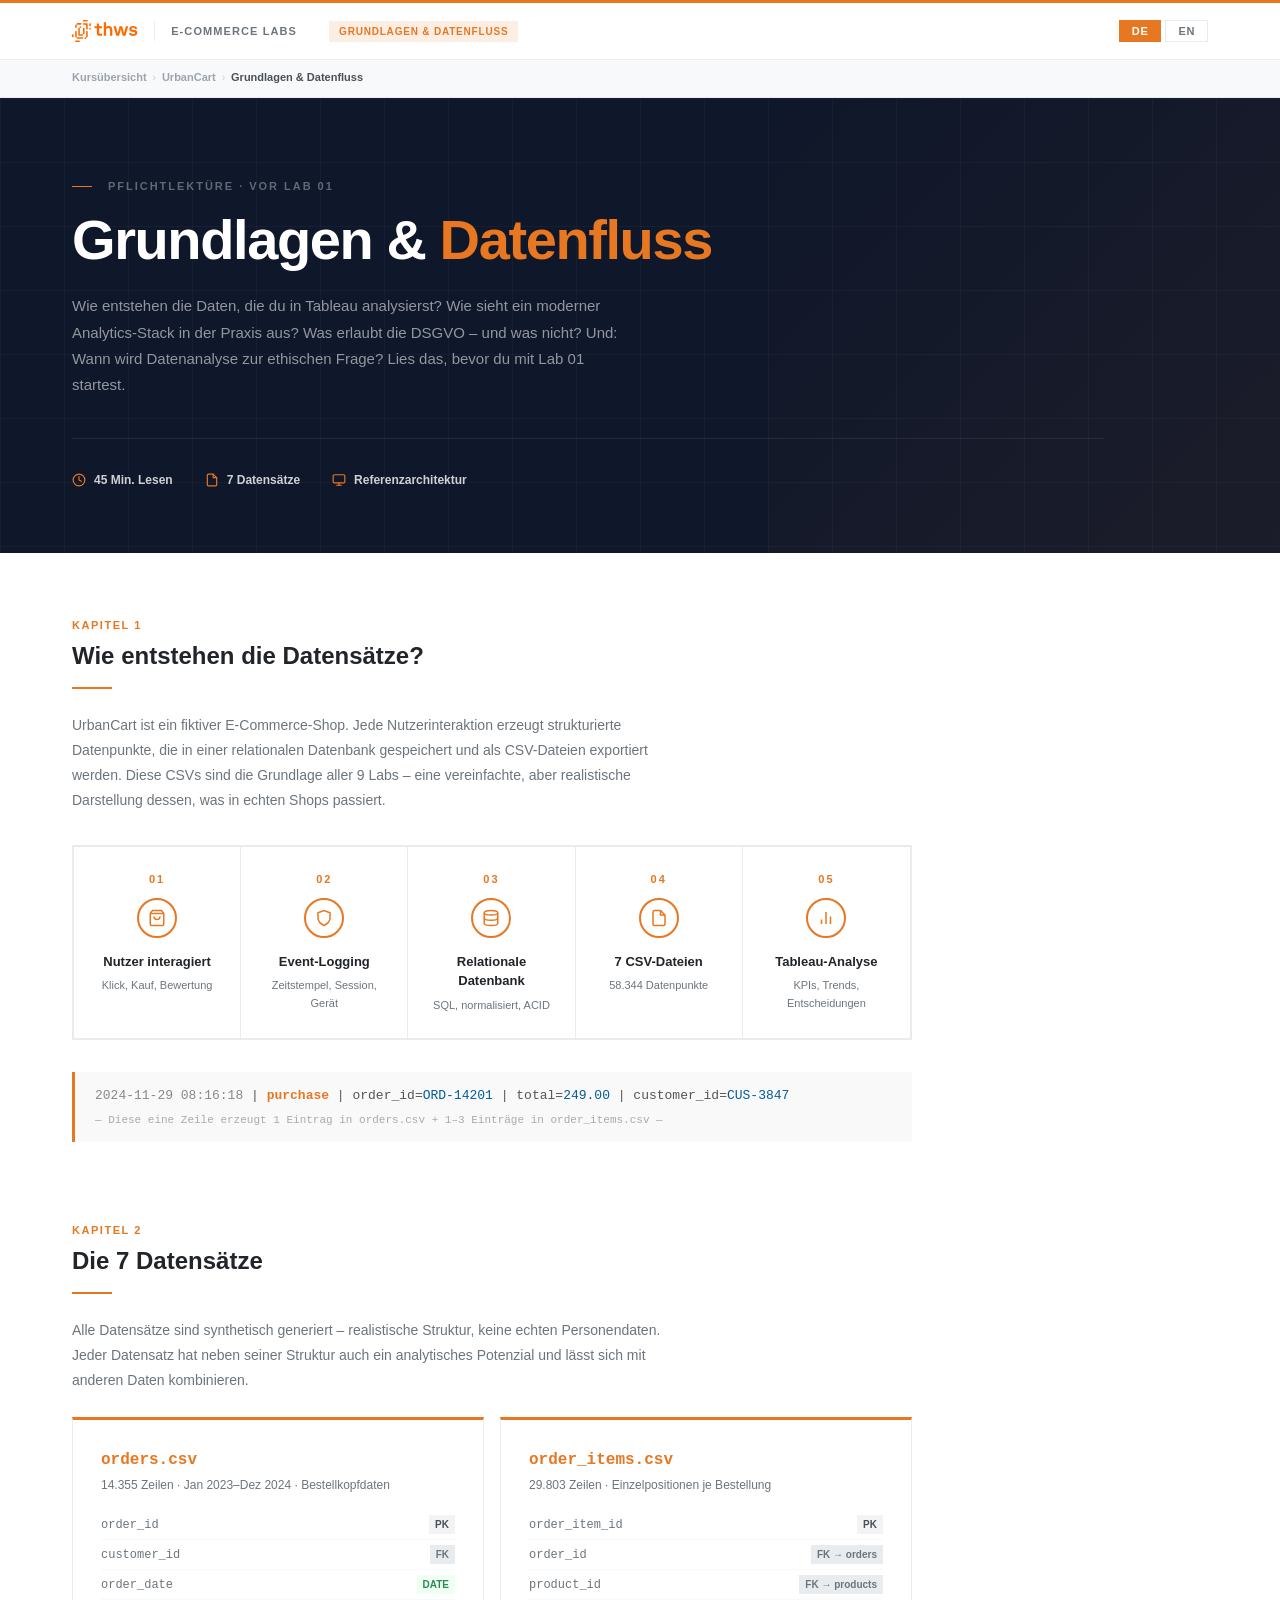
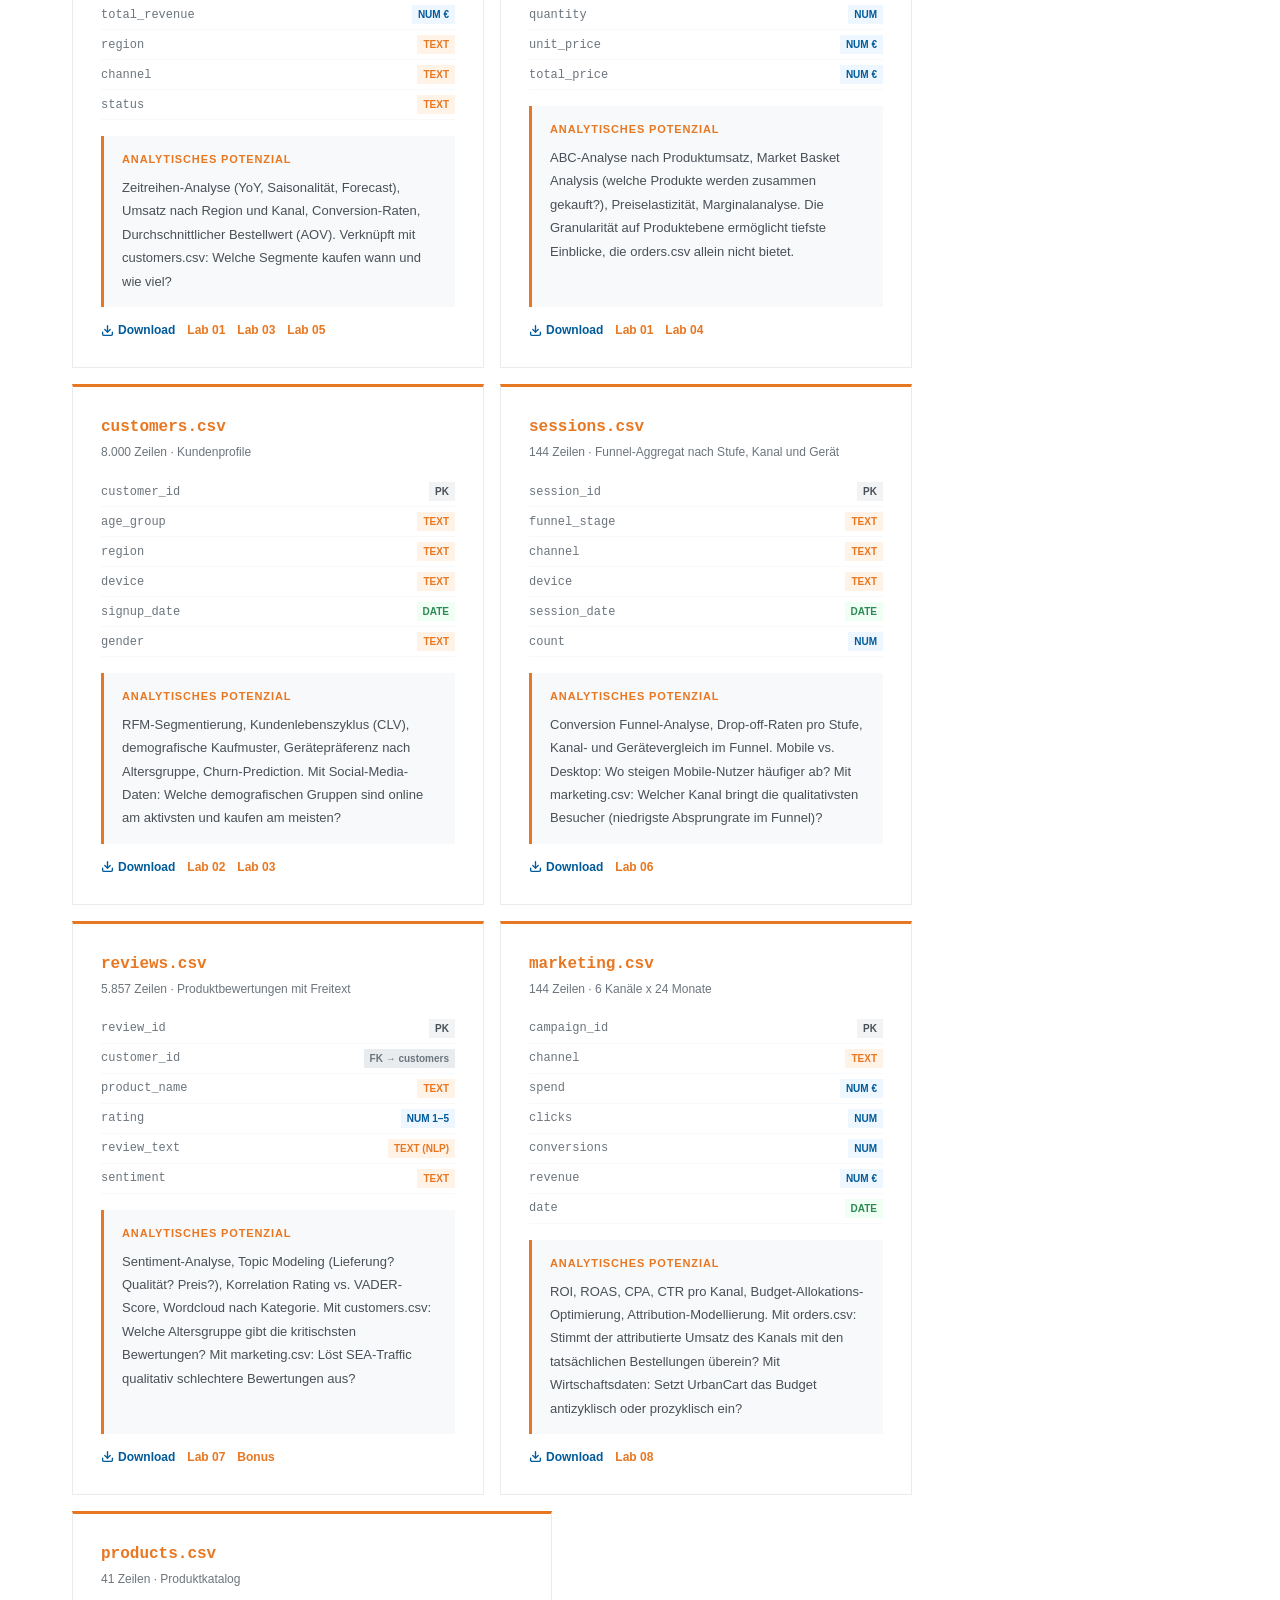
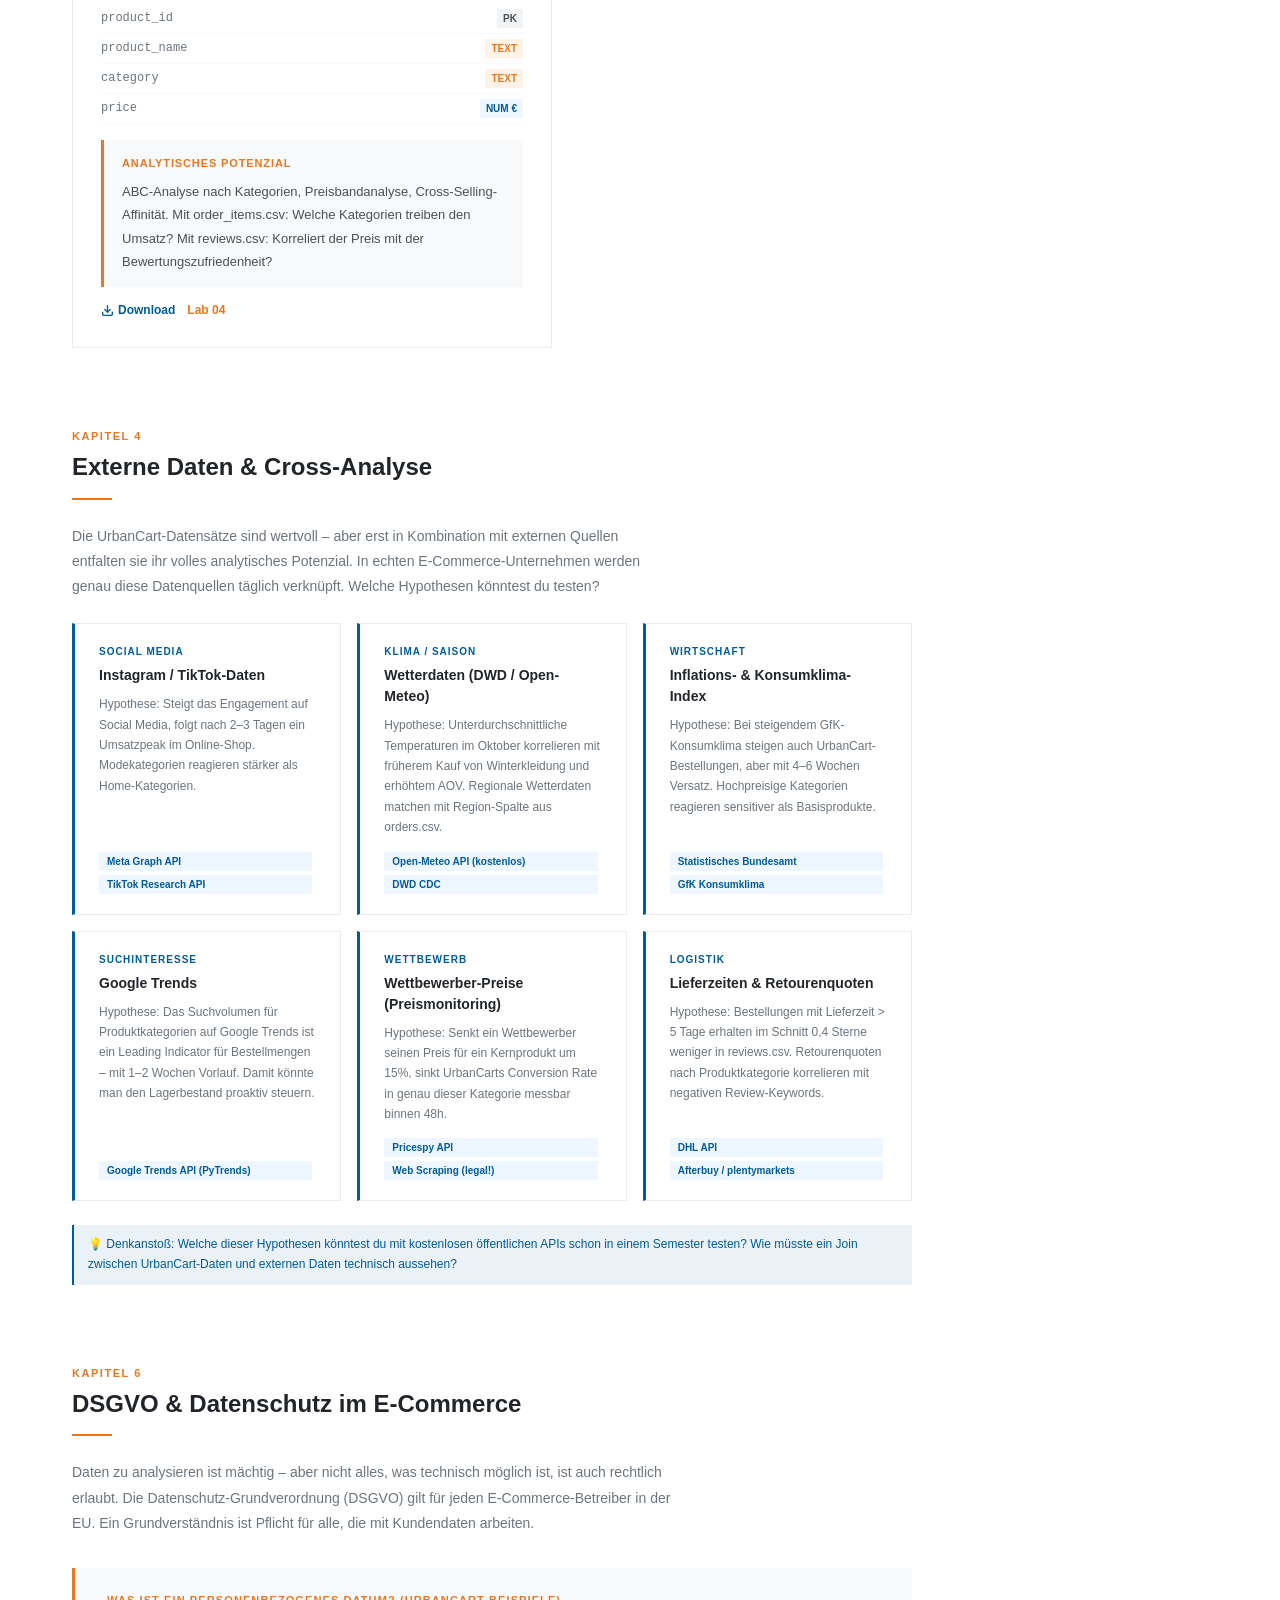
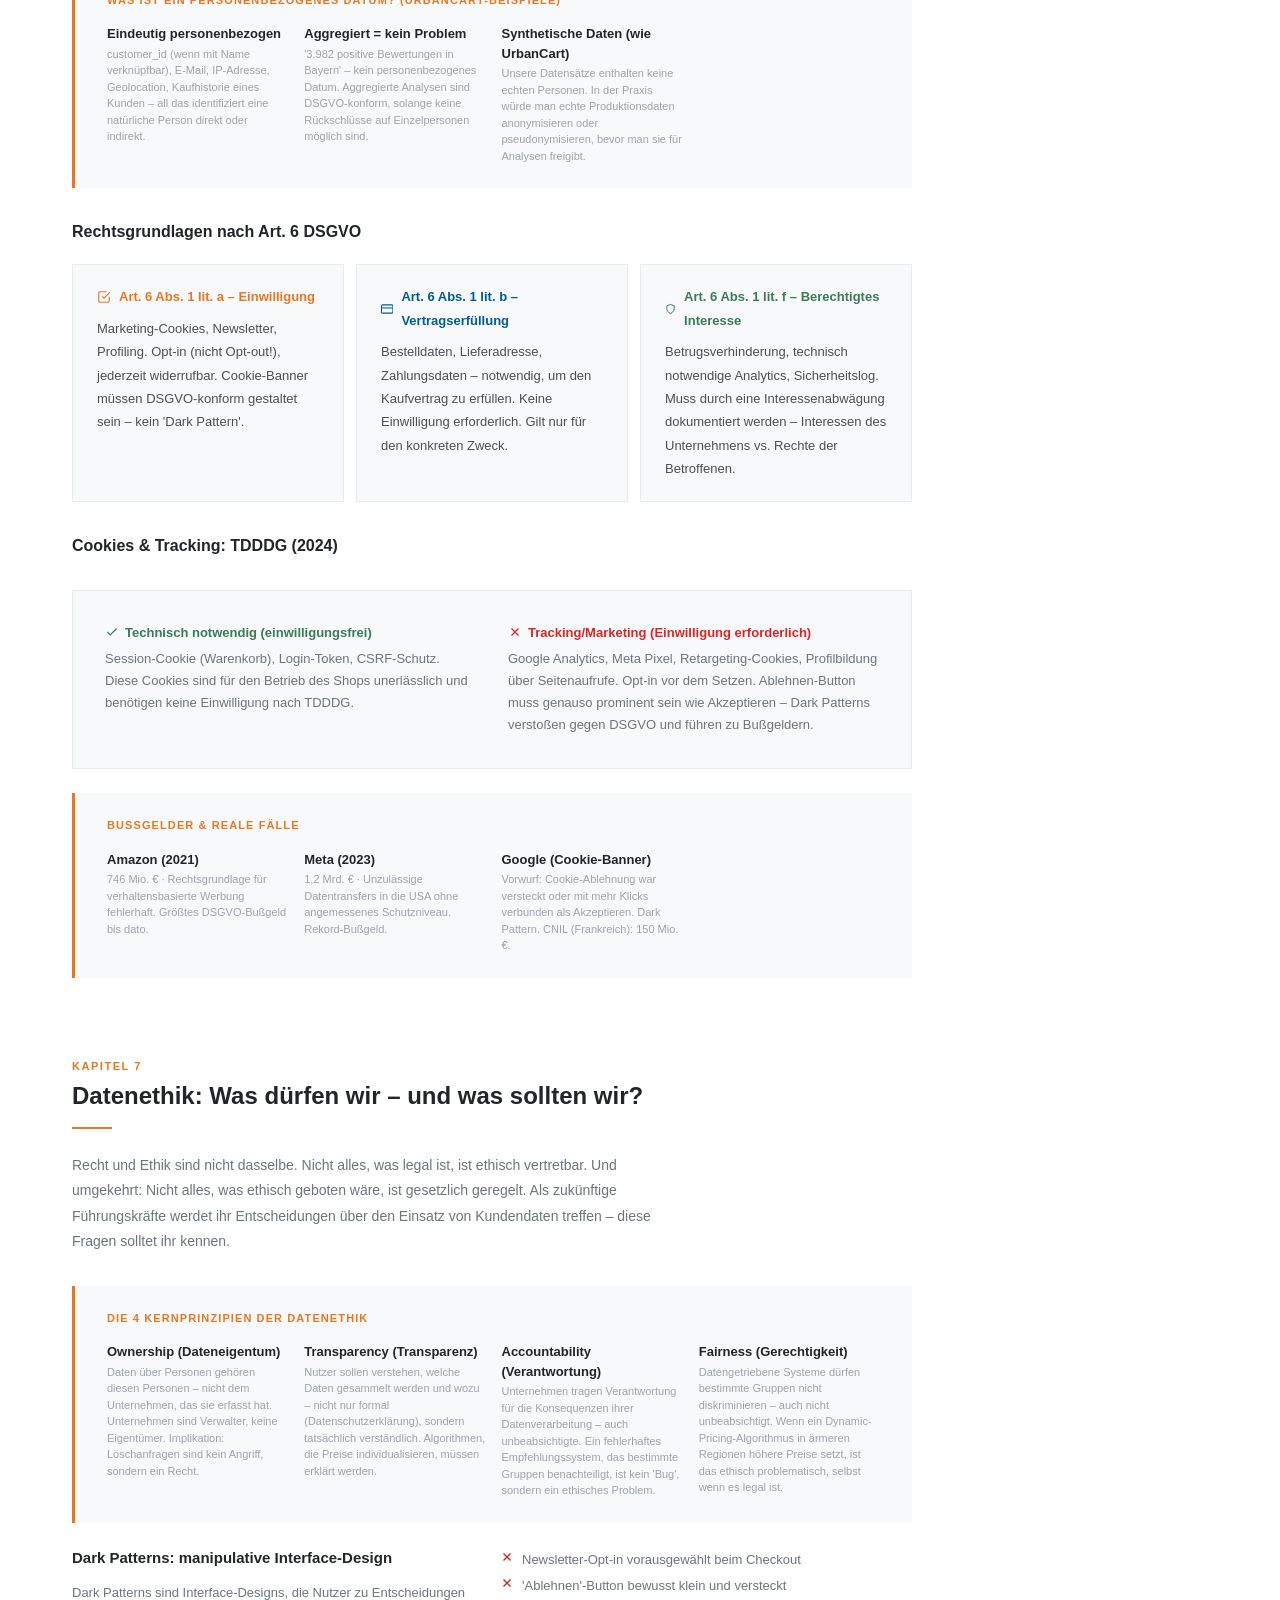
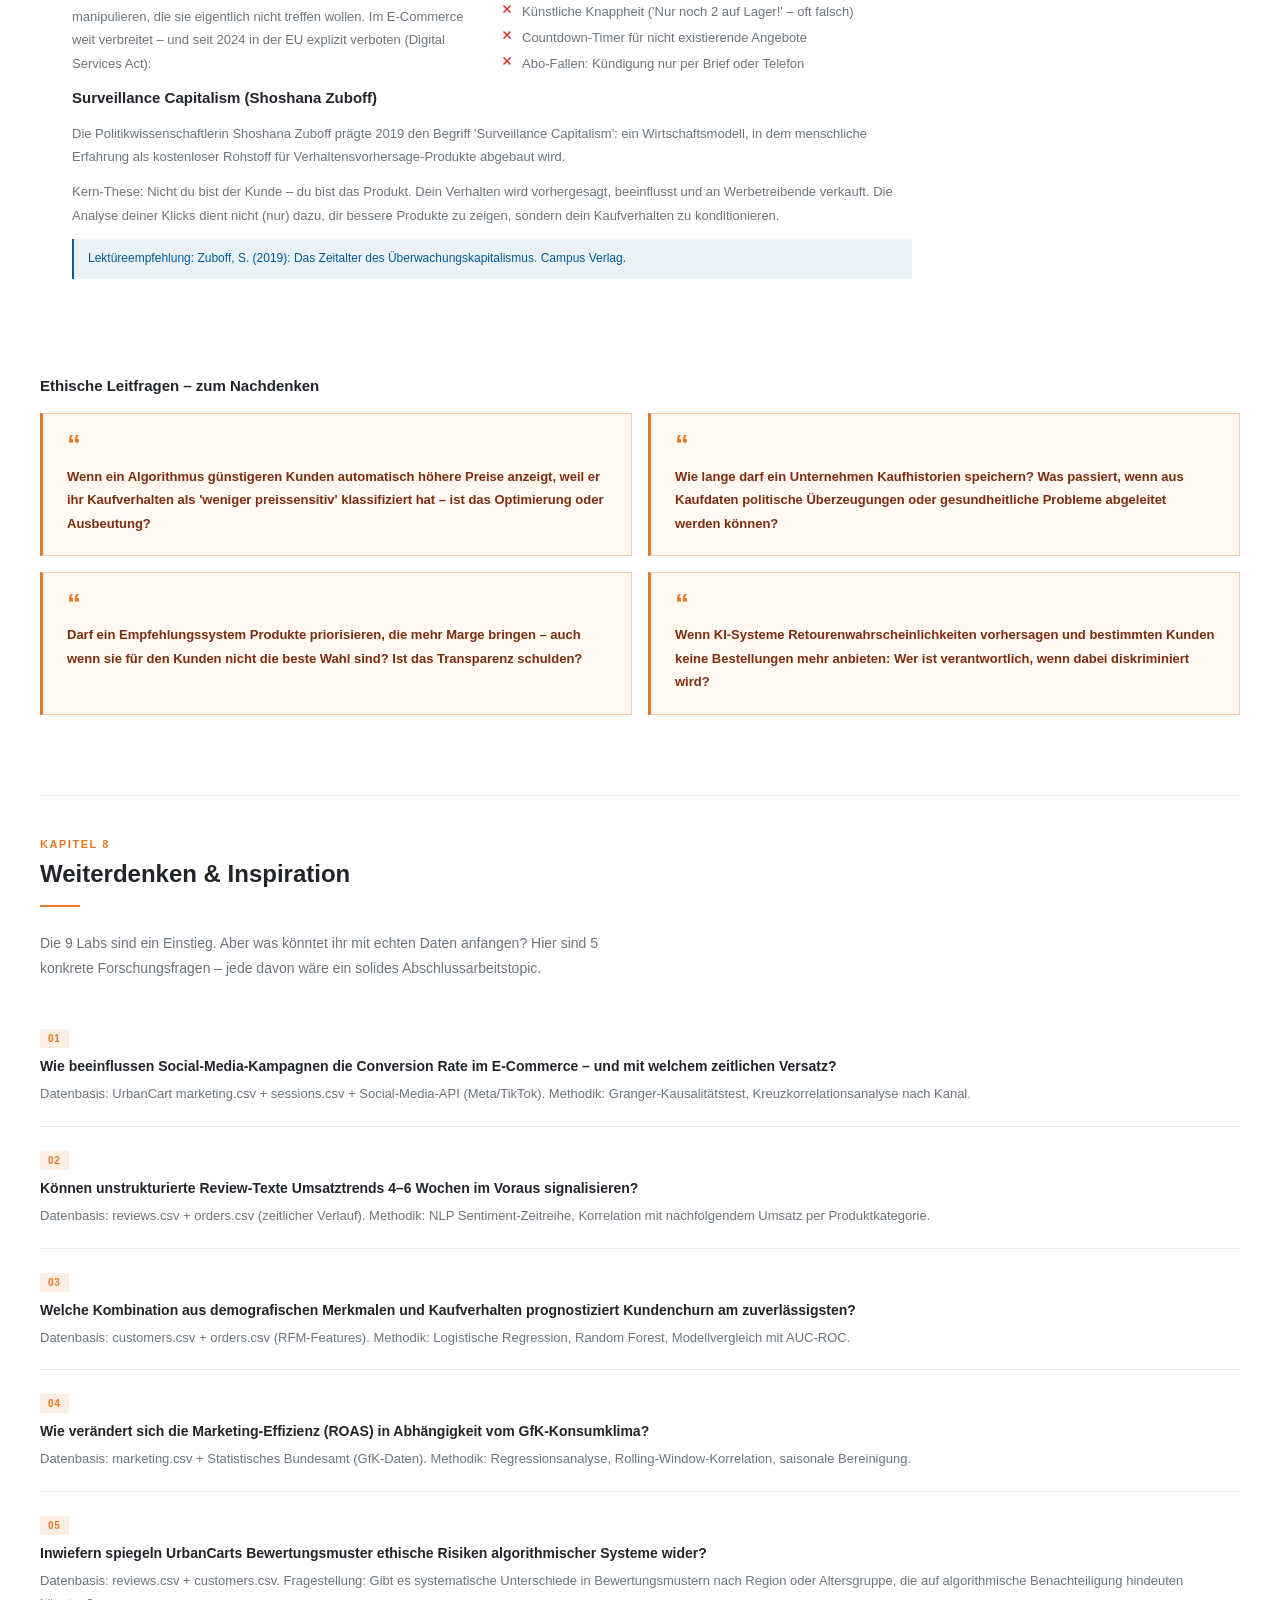
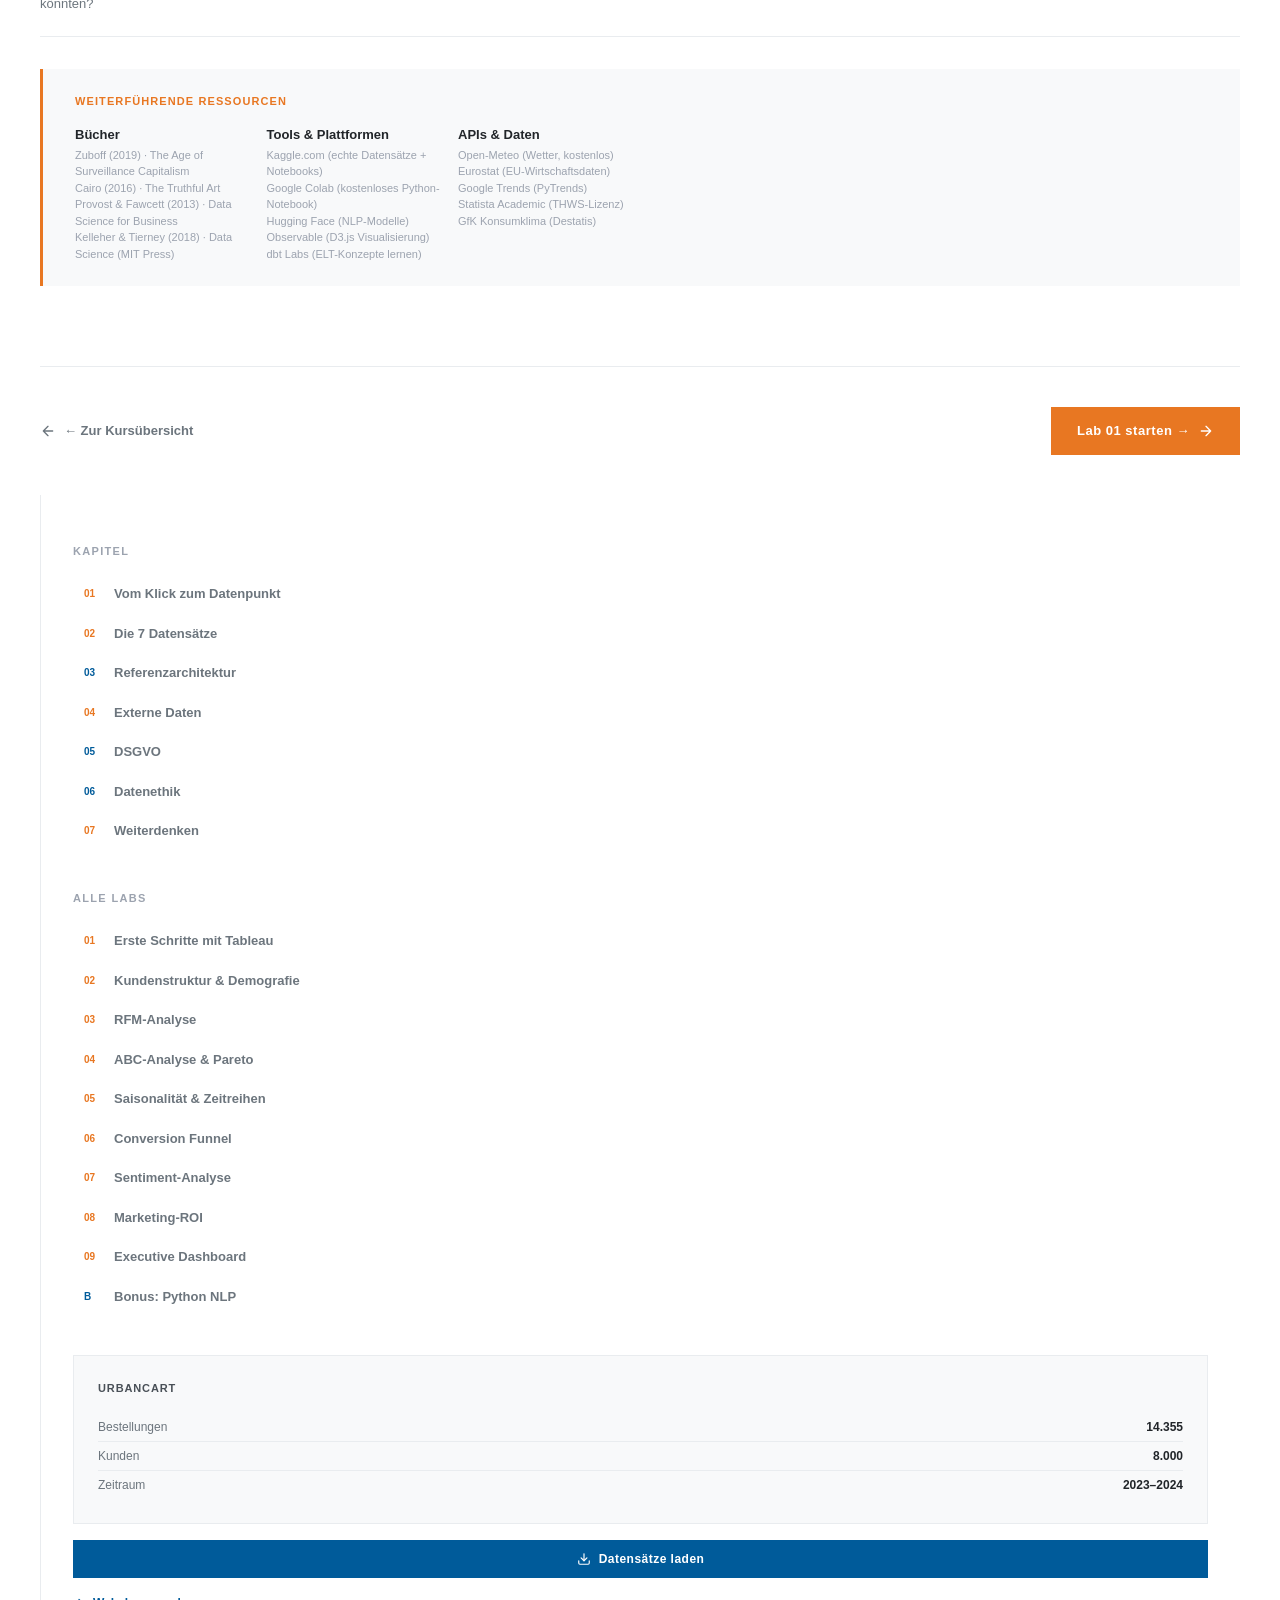
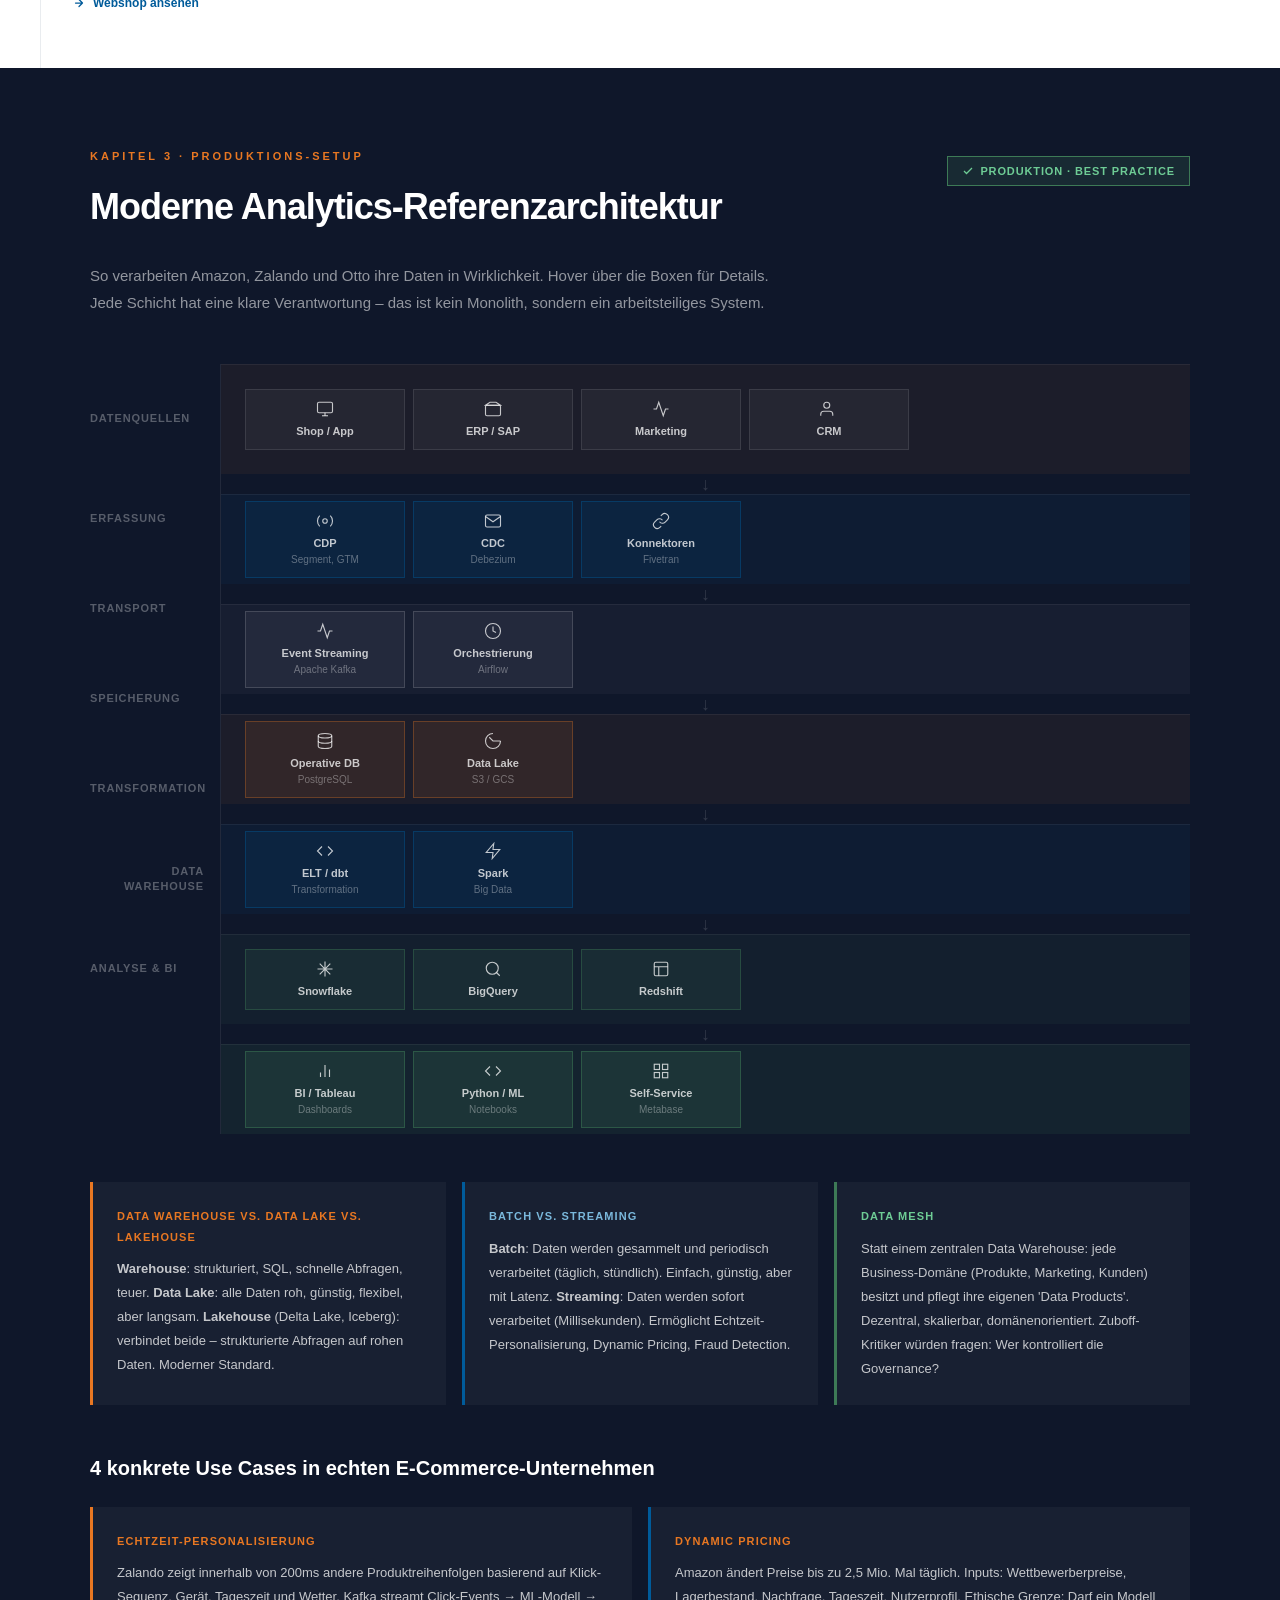
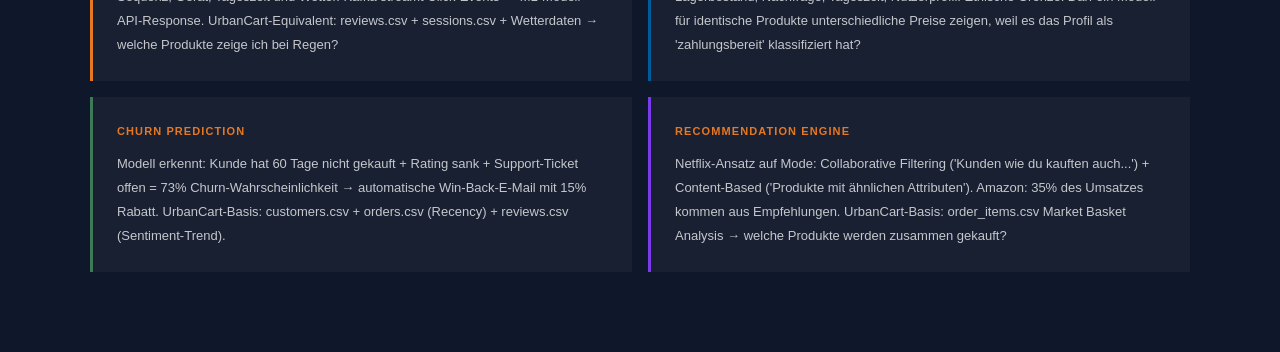
==== commit 1a966a8c: "daten.html: Kap 8 margin-top:80px + padding-top:40px + border-top separator from Kap 7" ====
--- a/daten.html
+++ b/daten.html
@@ -525,7 +525,7 @@
 <!-- ════════════════════════════════════
      KAPITEL 7: WEITERDENKEN
      ════════════════════════════════════ -->
-<section class="block sr">
+<section class="block sr" style="margin-top:80px;padding-top:40px;border-top:1px solid var(--gray-200);">
   <div class="block__eyebrow" data-de="Kapitel 8" data-en="Chapter 8"></div>
   <h2 class="block__title" data-de="Weiterdenken &amp; Inspiration" data-en="Further Thinking &amp; Inspiration"></h2>
   <div class="block__rule"></div>
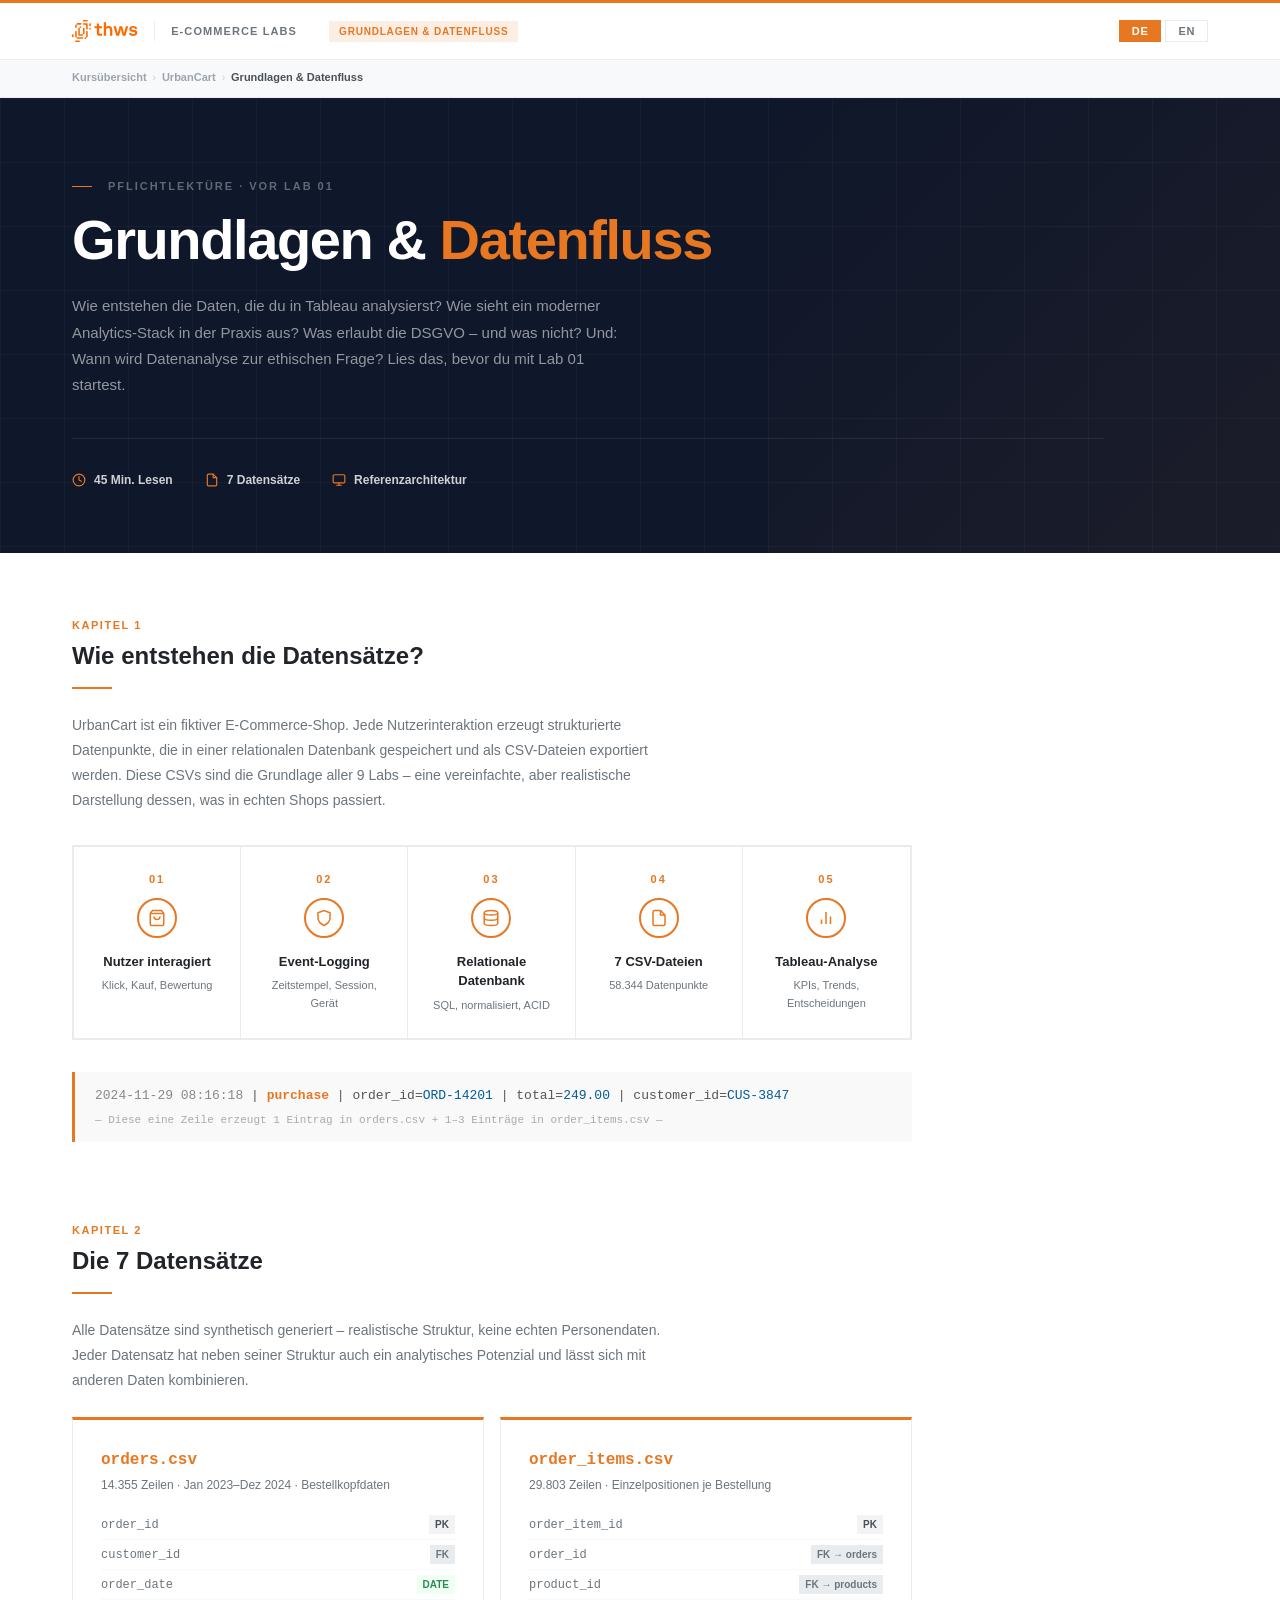
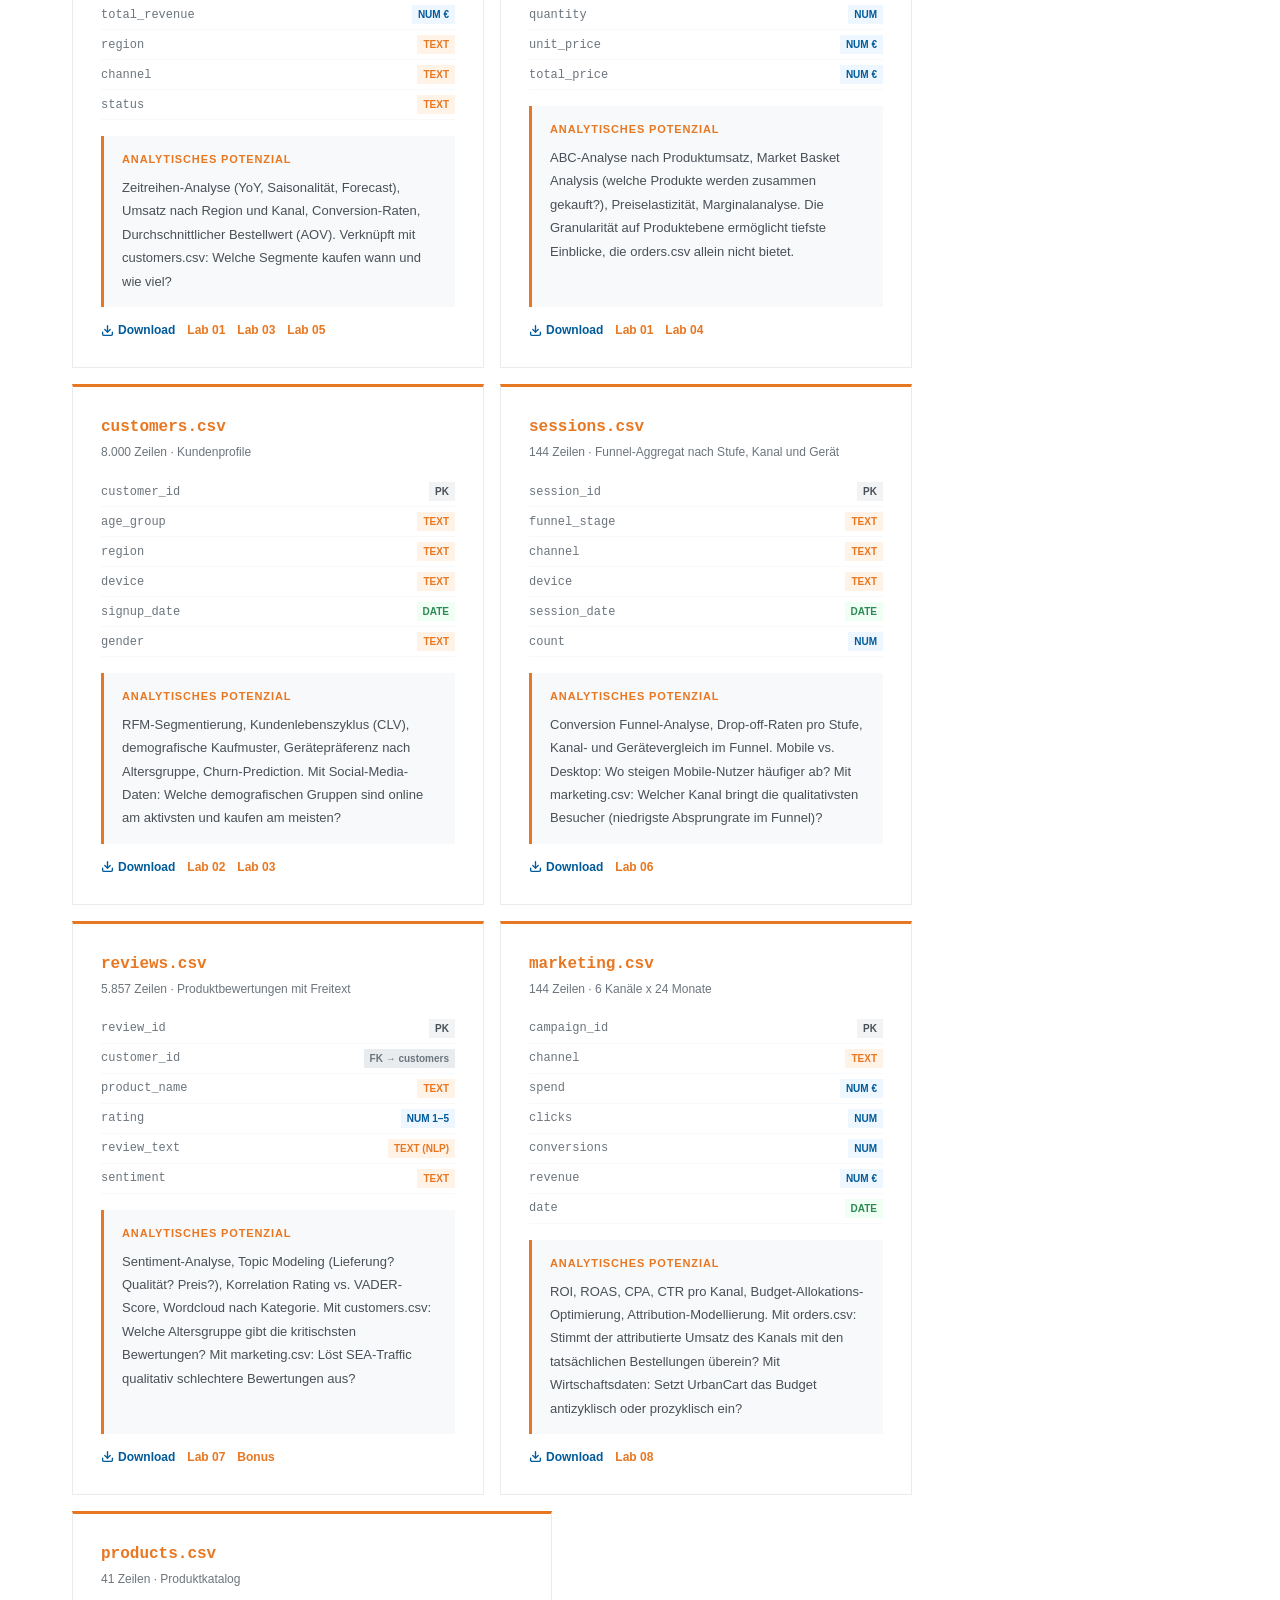
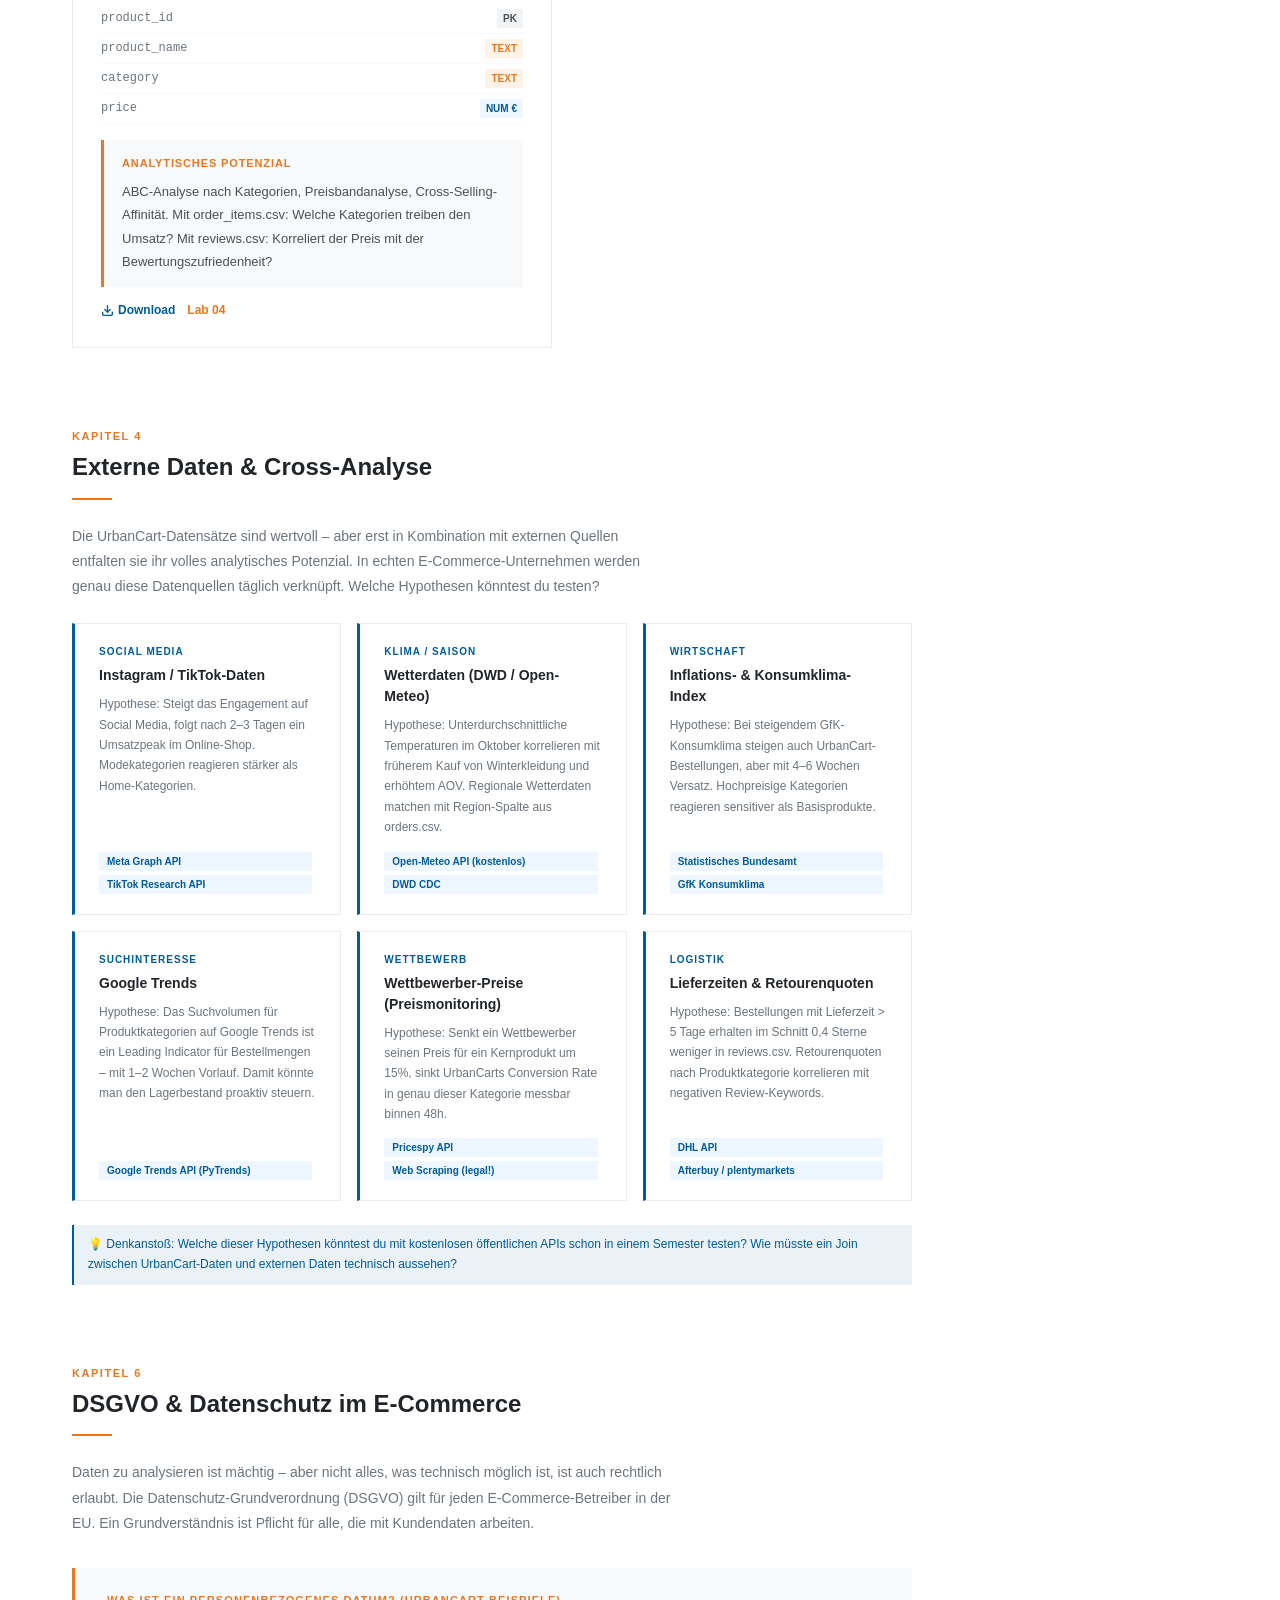
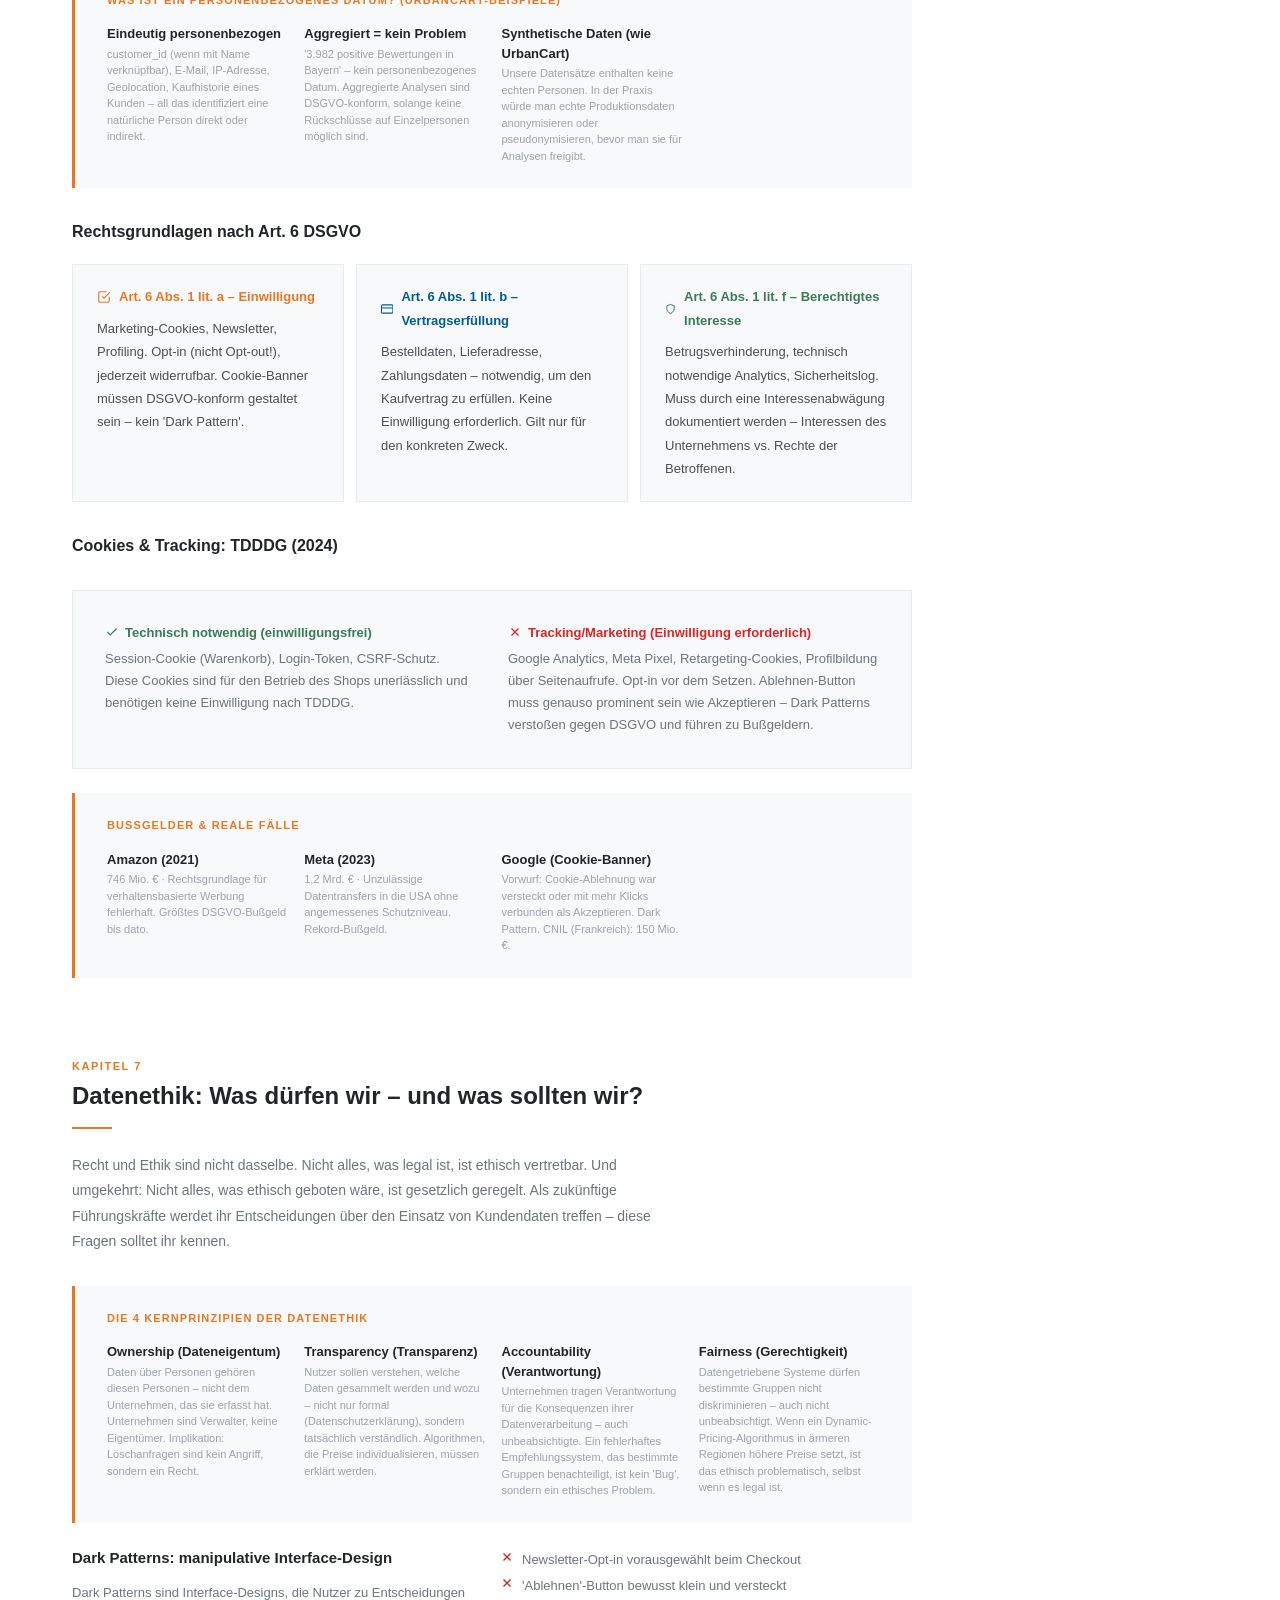
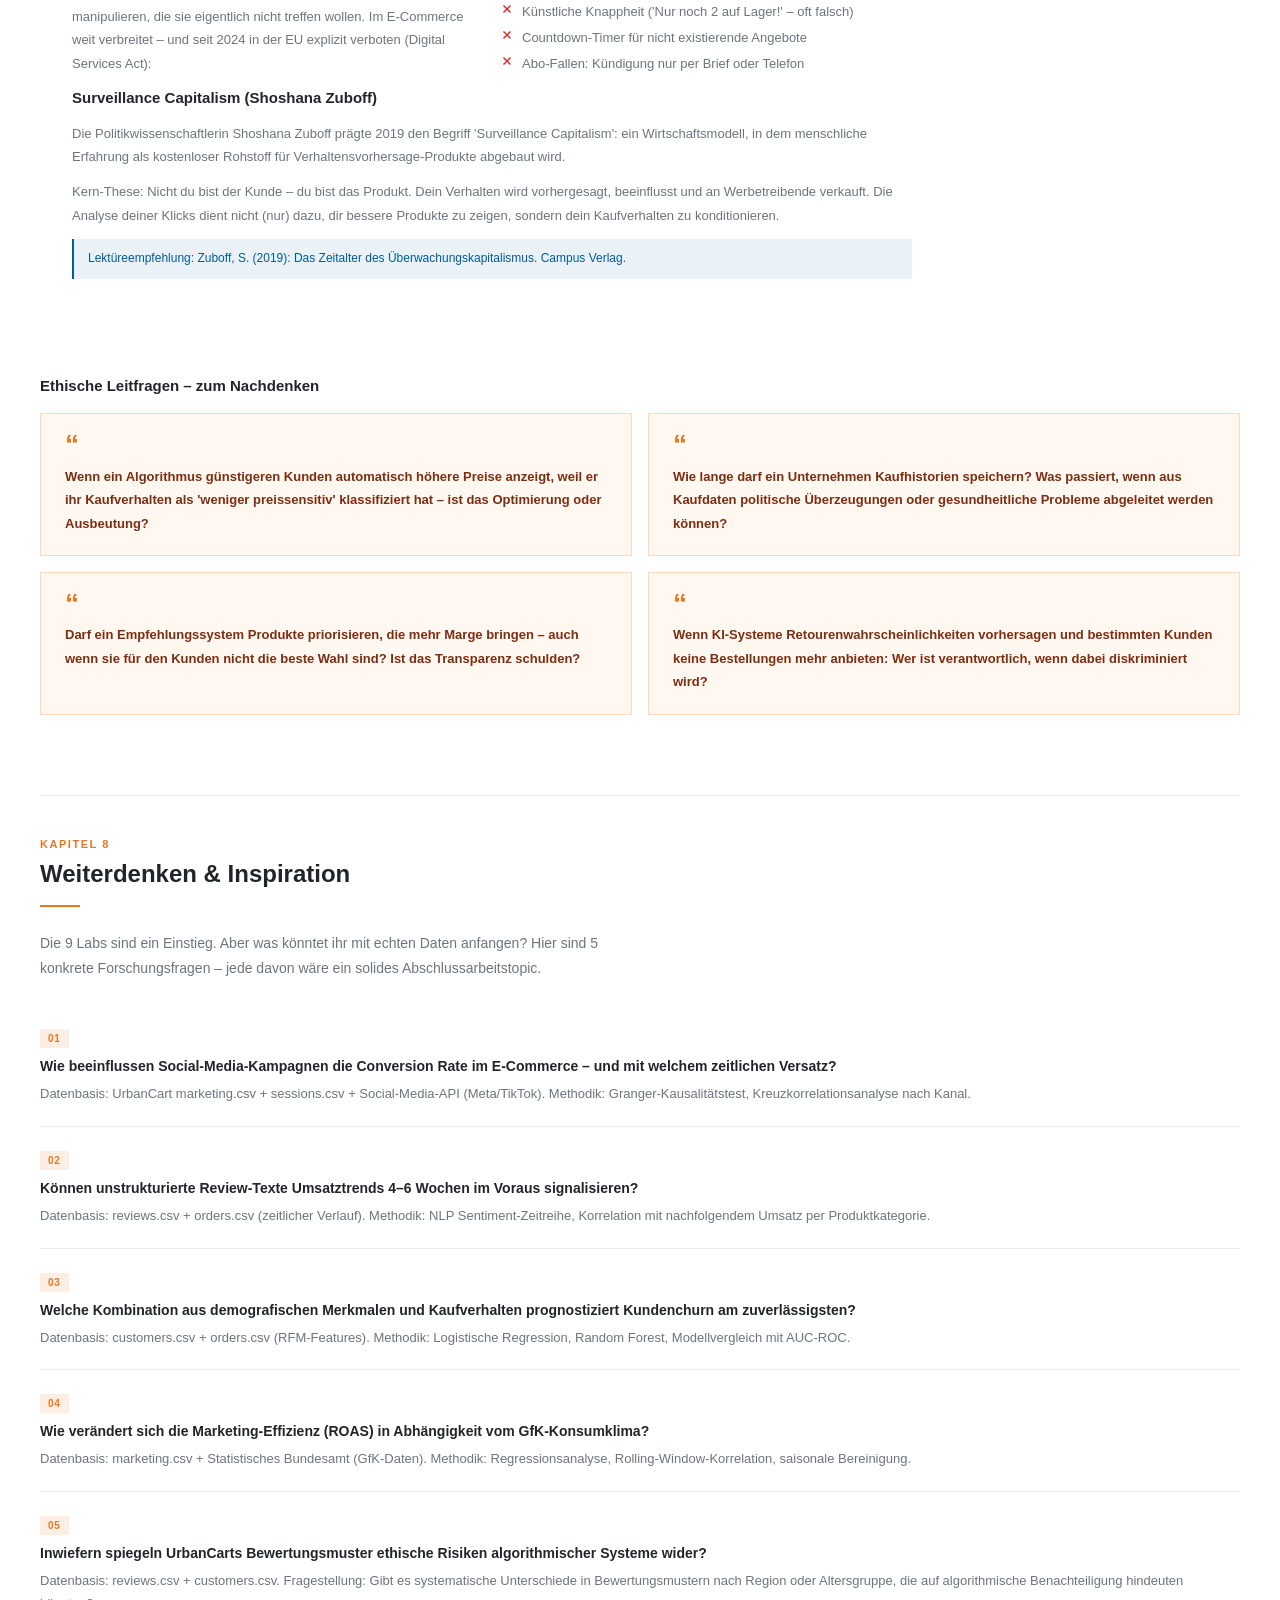
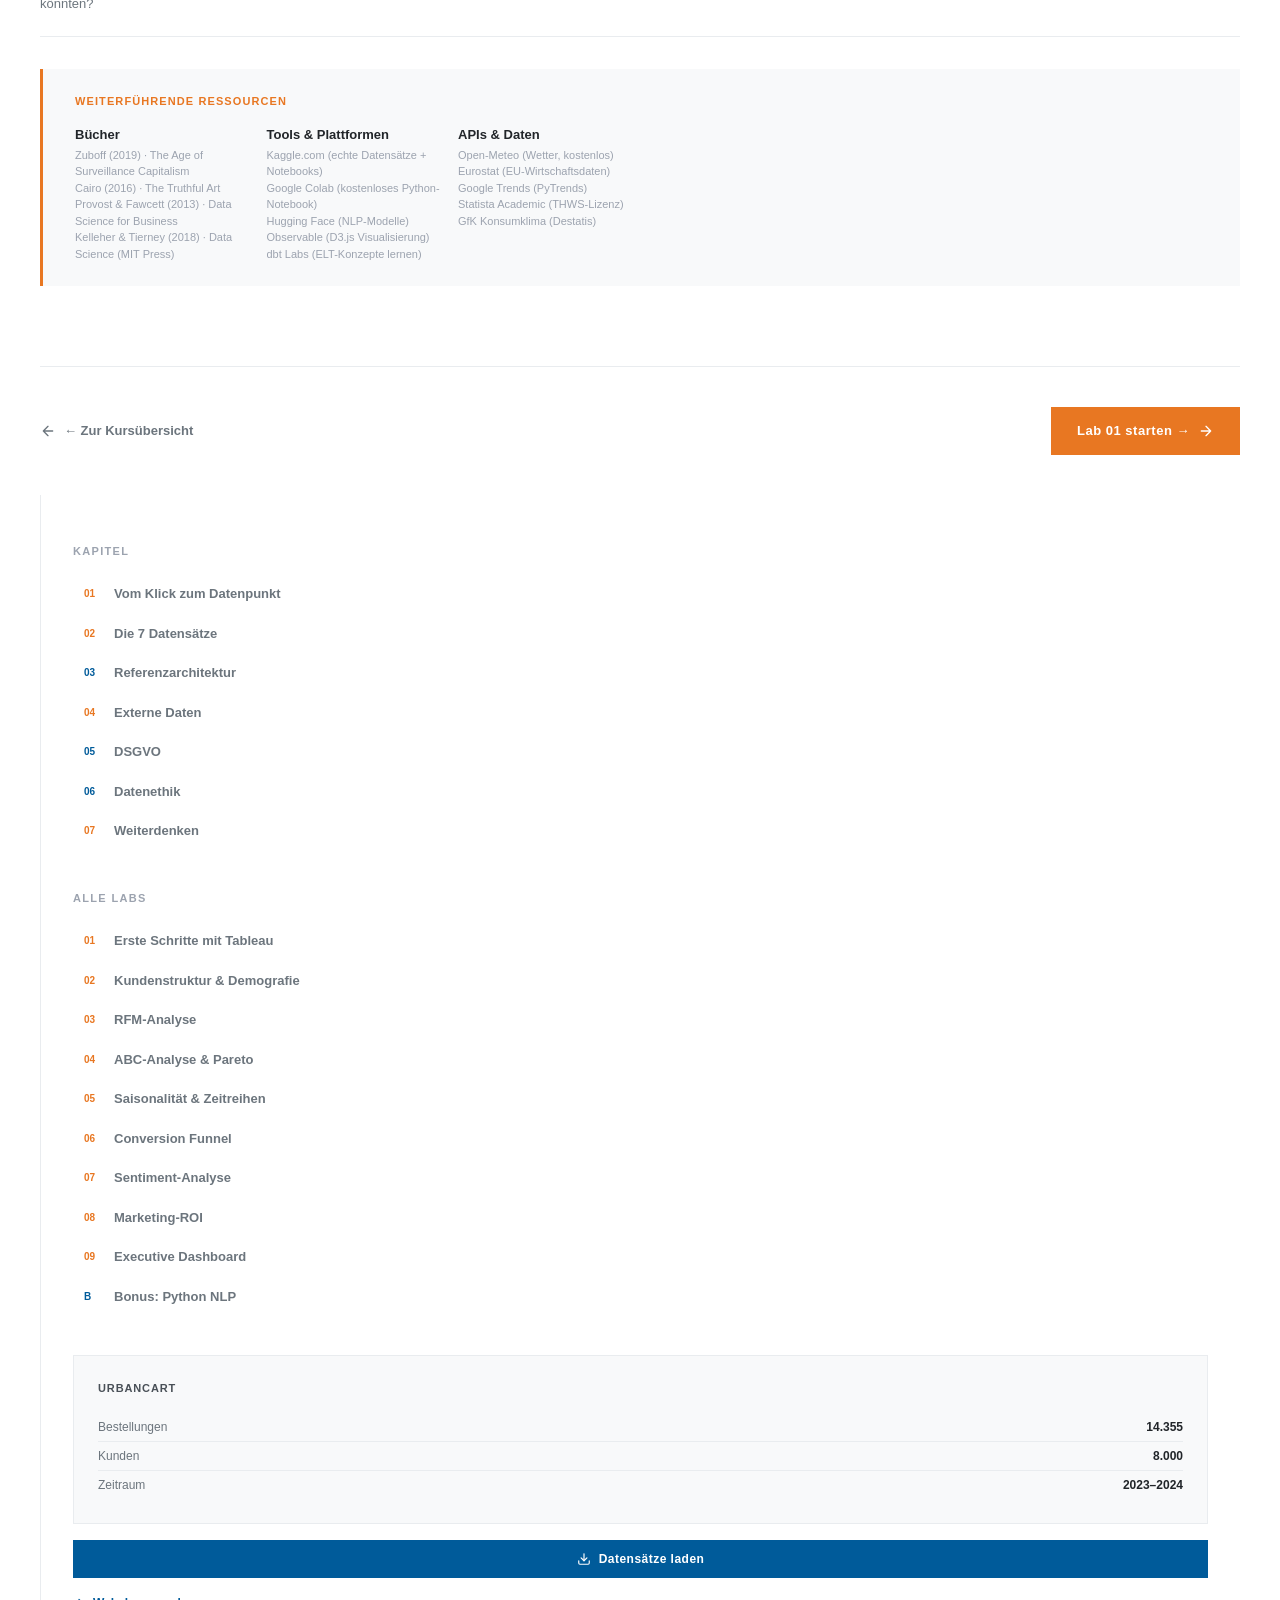
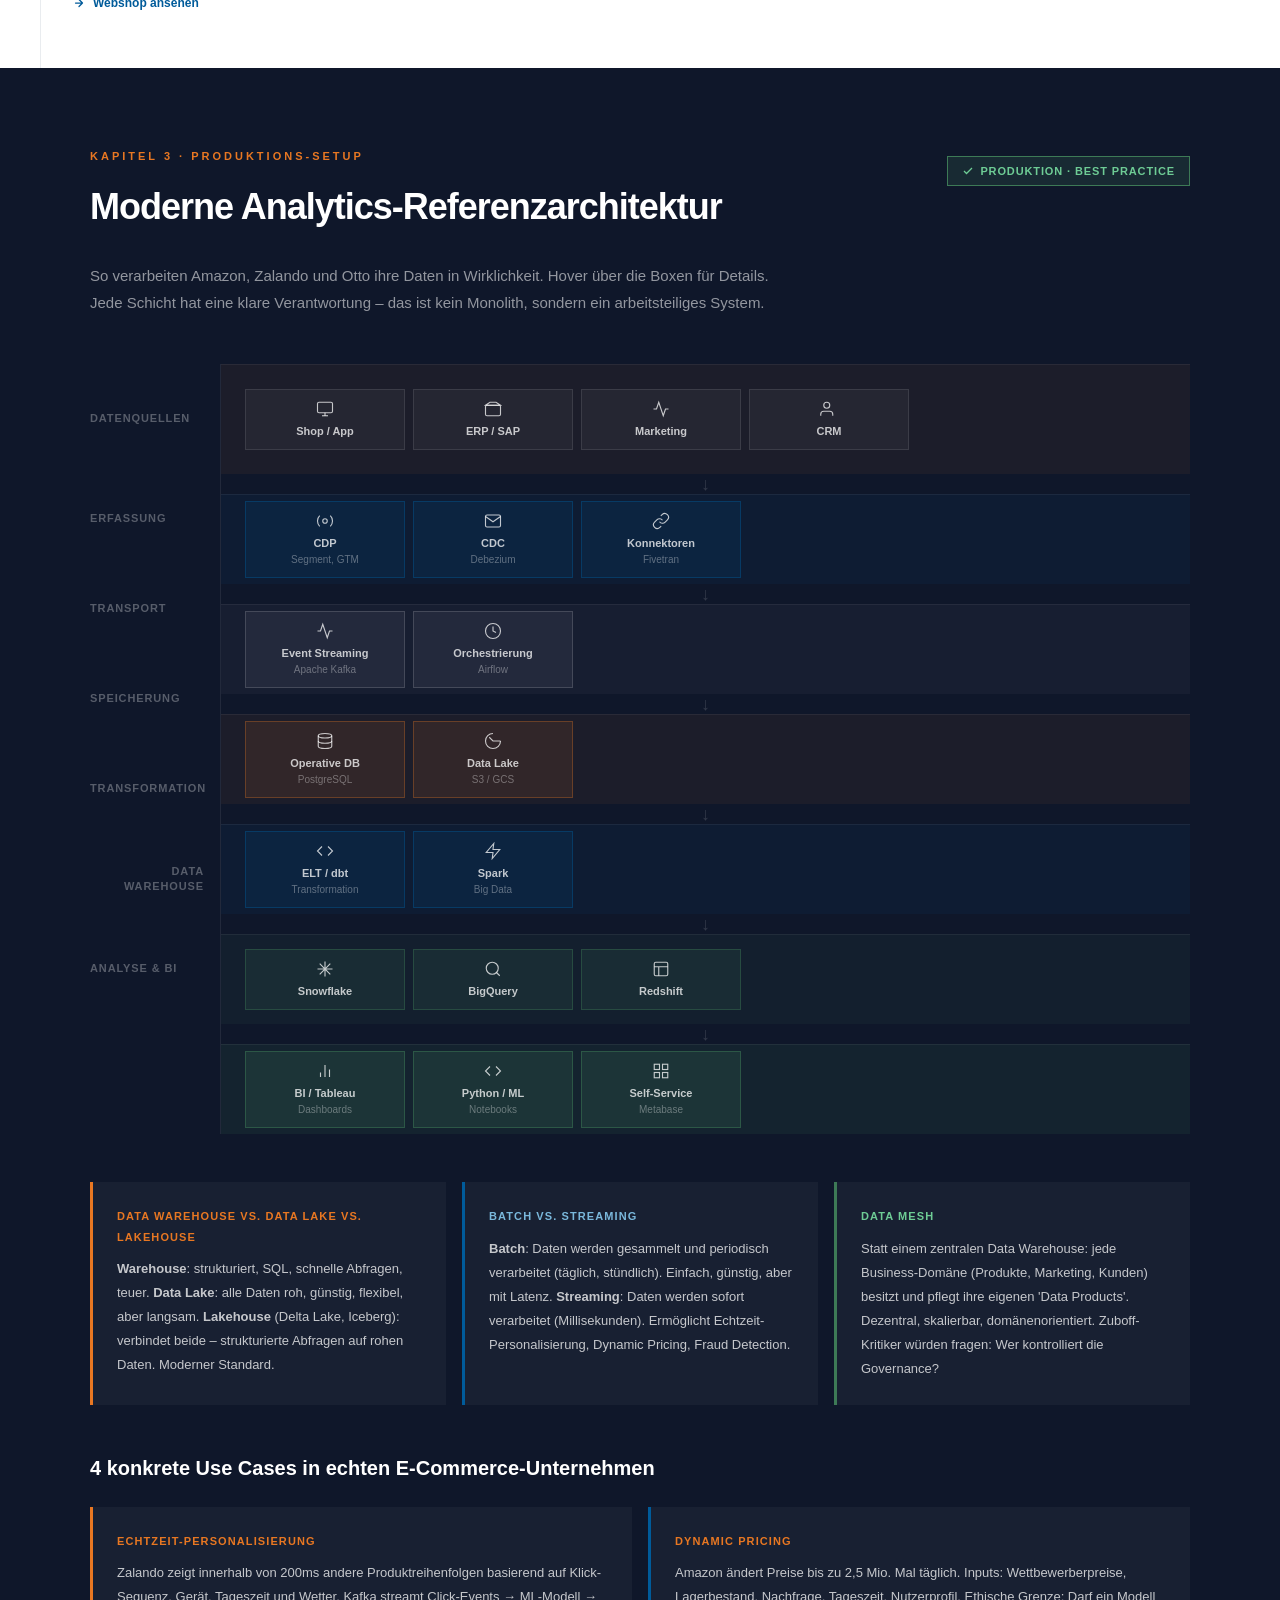
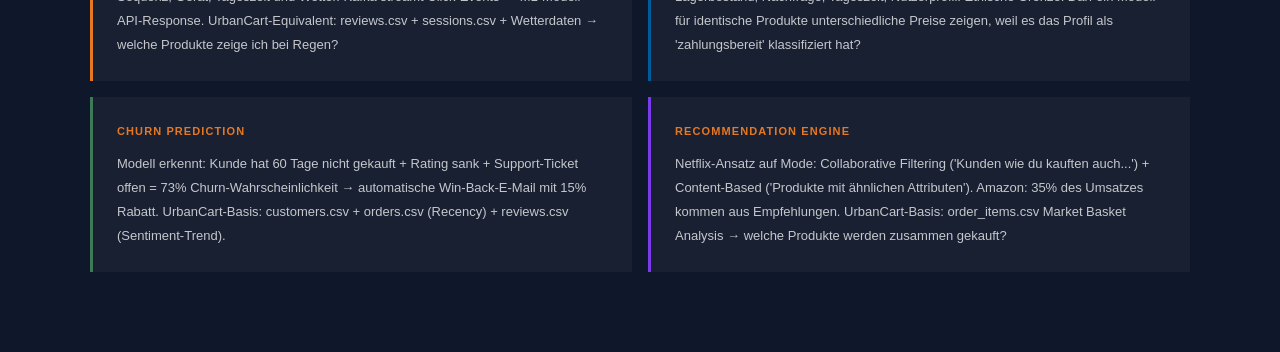
==== commit a9348614: "daten.html: remove ethics-q border-left to fix left alignment flush with other content" ====
--- a/daten.html
+++ b/daten.html
@@ -69,7 +69,7 @@
 @media(max-width:800px){.law-grid{grid-template-columns:1fr;}}
 .law-grid-2{display:grid;grid-template-columns:1fr 1fr;gap:12px;margin-top:20px;align-items:stretch;}
 @media(max-width:640px){.law-grid-2{grid-template-columns:1fr;}}
-.ethics-q{background:#FFF8F0;border:1px solid rgba(232,119,34,.3);border-left:3px solid var(--orange);padding:20px 24px;font-size:13px;font-weight:600;color:#7C2D12;font-style:normal;line-height:1.8;}
+.ethics-q{background:#FFF8F0;border:1px solid rgba(232,119,34,.25);padding:20px 24px;font-size:13px;font-weight:600;color:#7C2D12;font-style:normal;line-height:1.8;}
 .ethics-q::before{content:'\201C';font-size:28px;color:var(--orange);line-height:.8;display:block;margin-bottom:8px;font-weight:900;}
 
 /* ── External data cards ── */
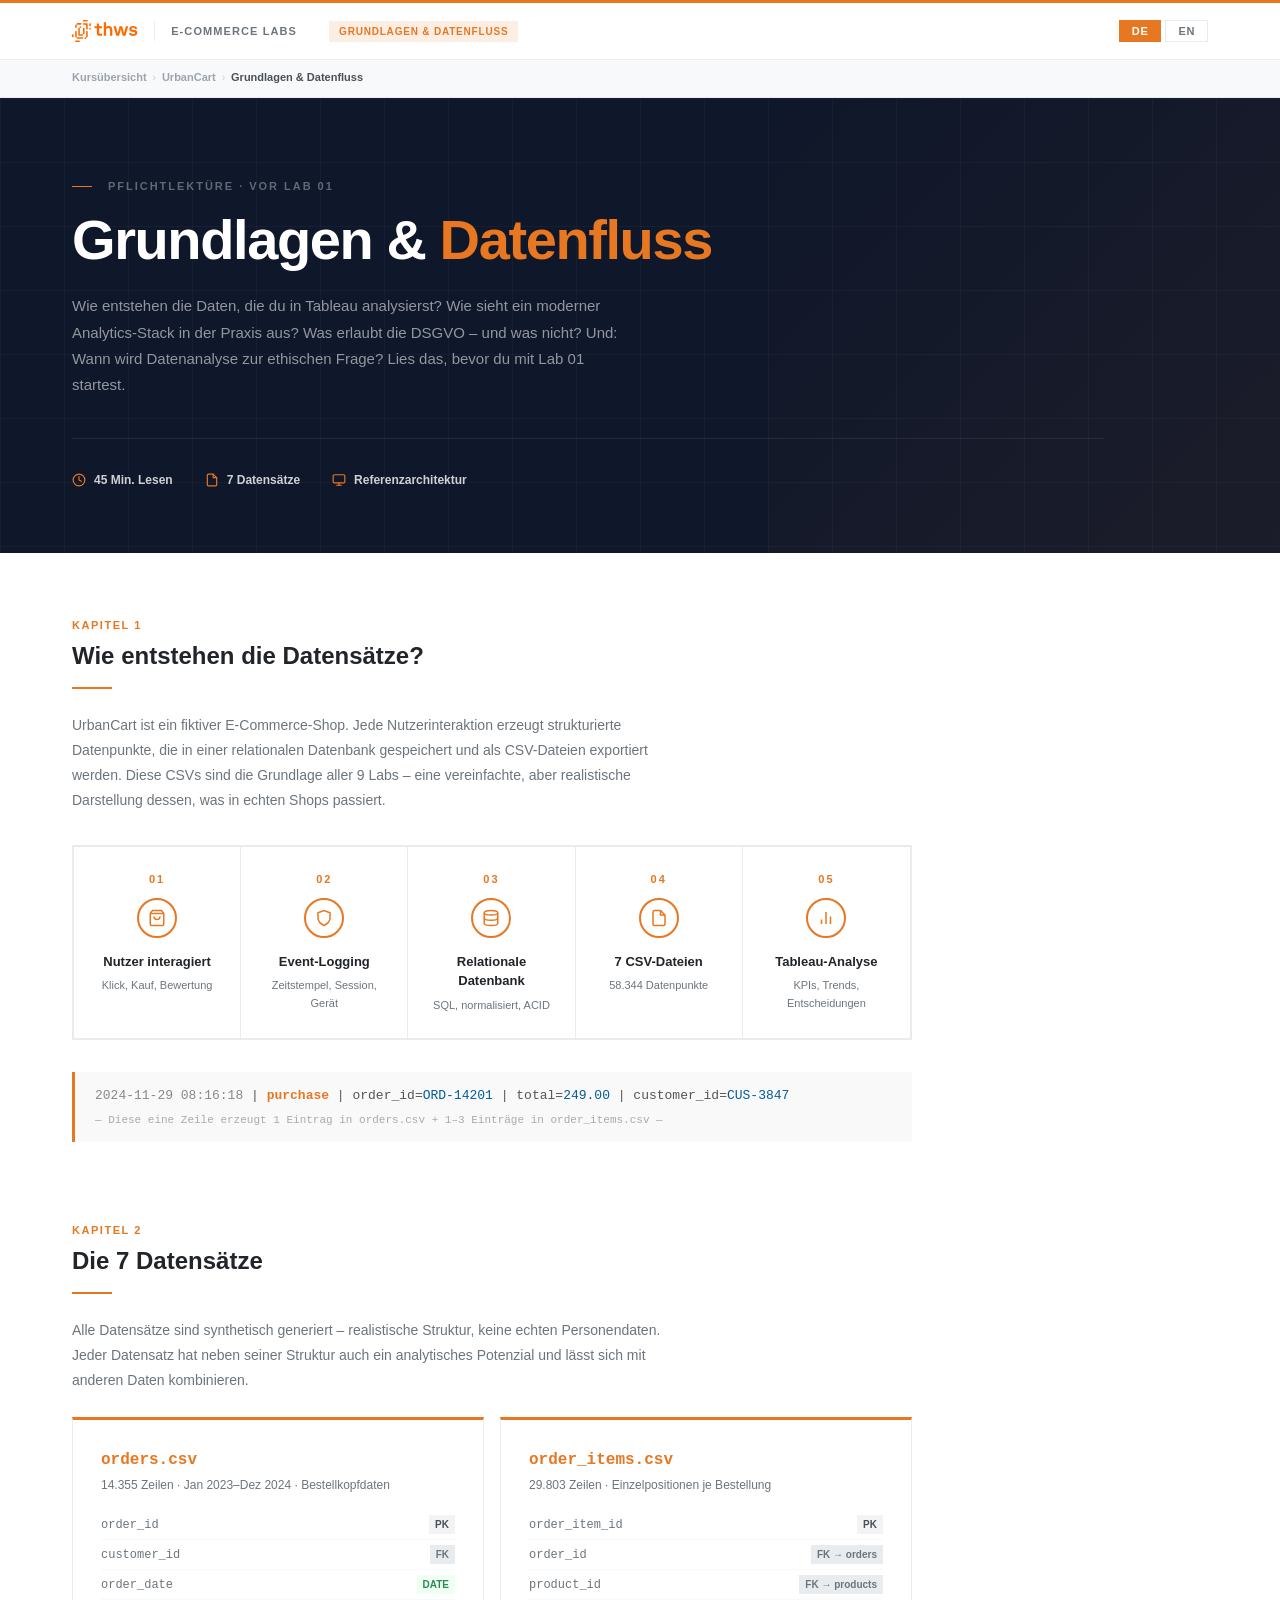
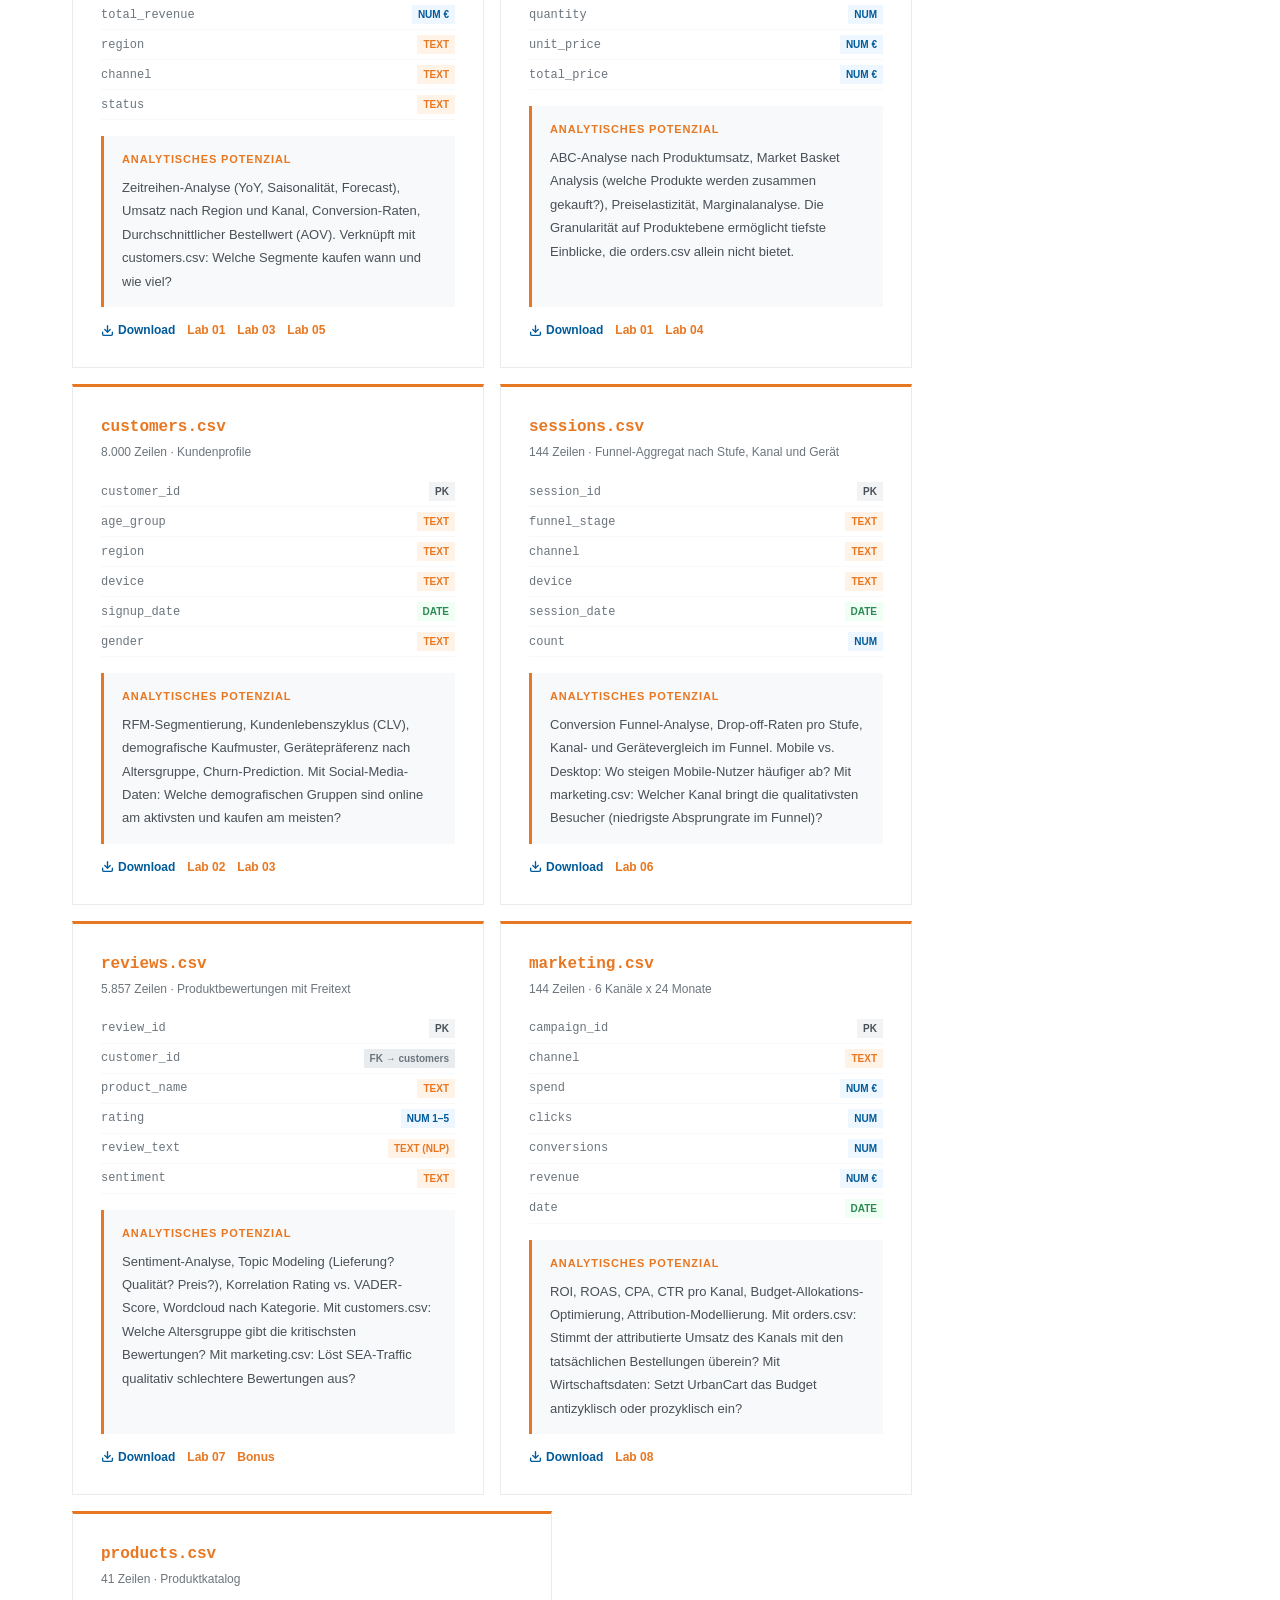
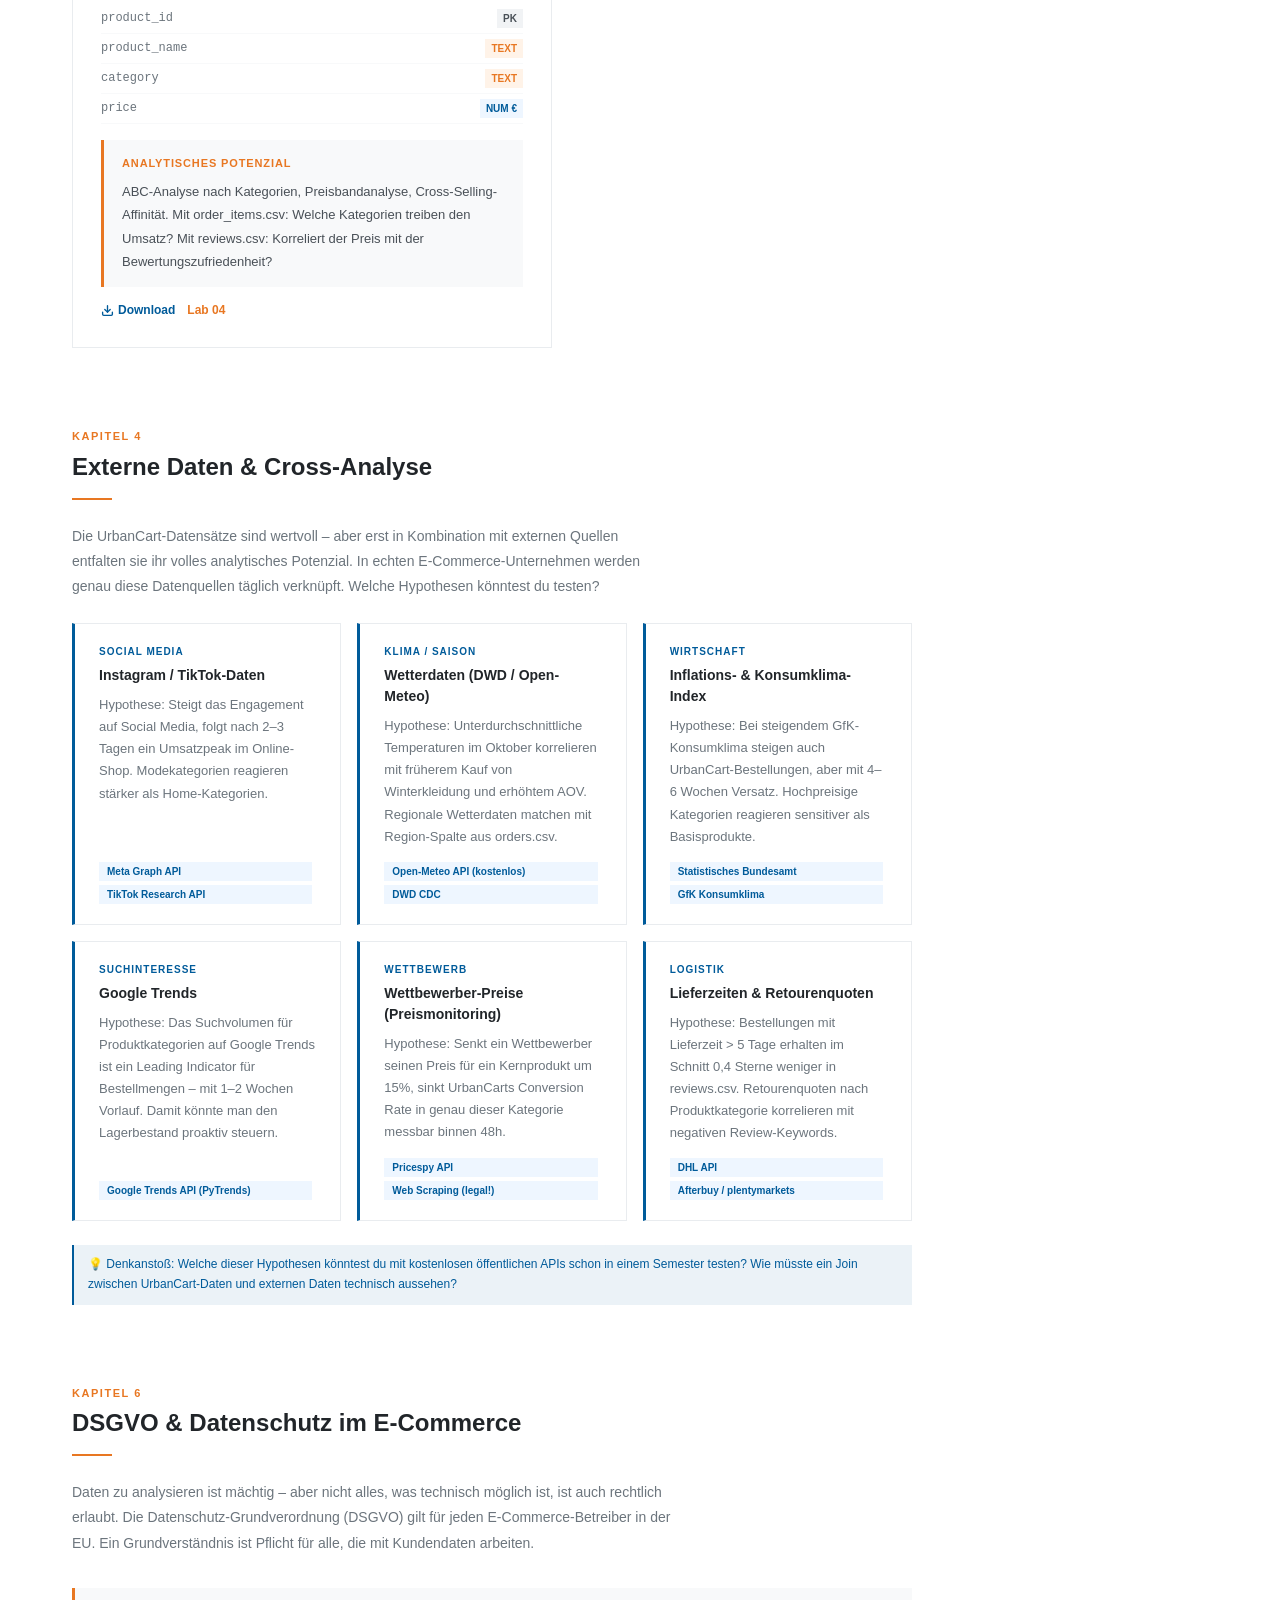
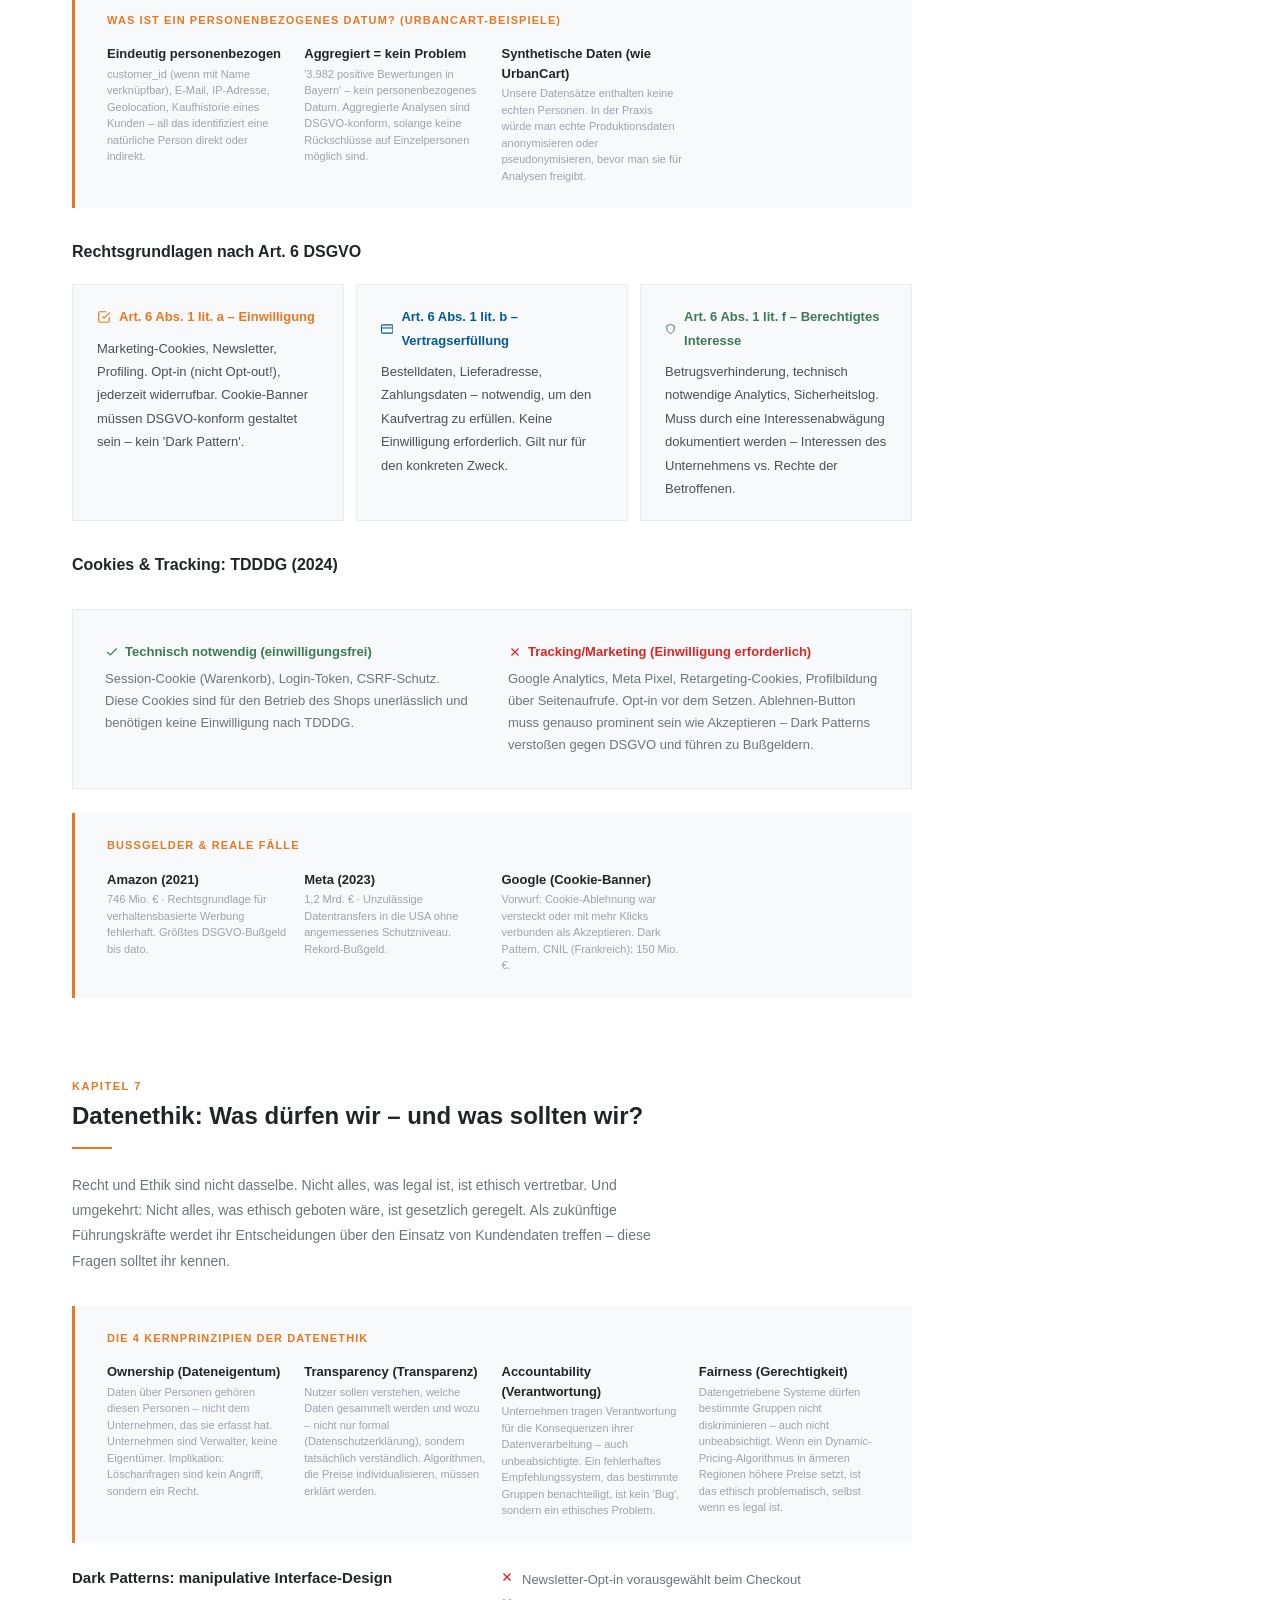
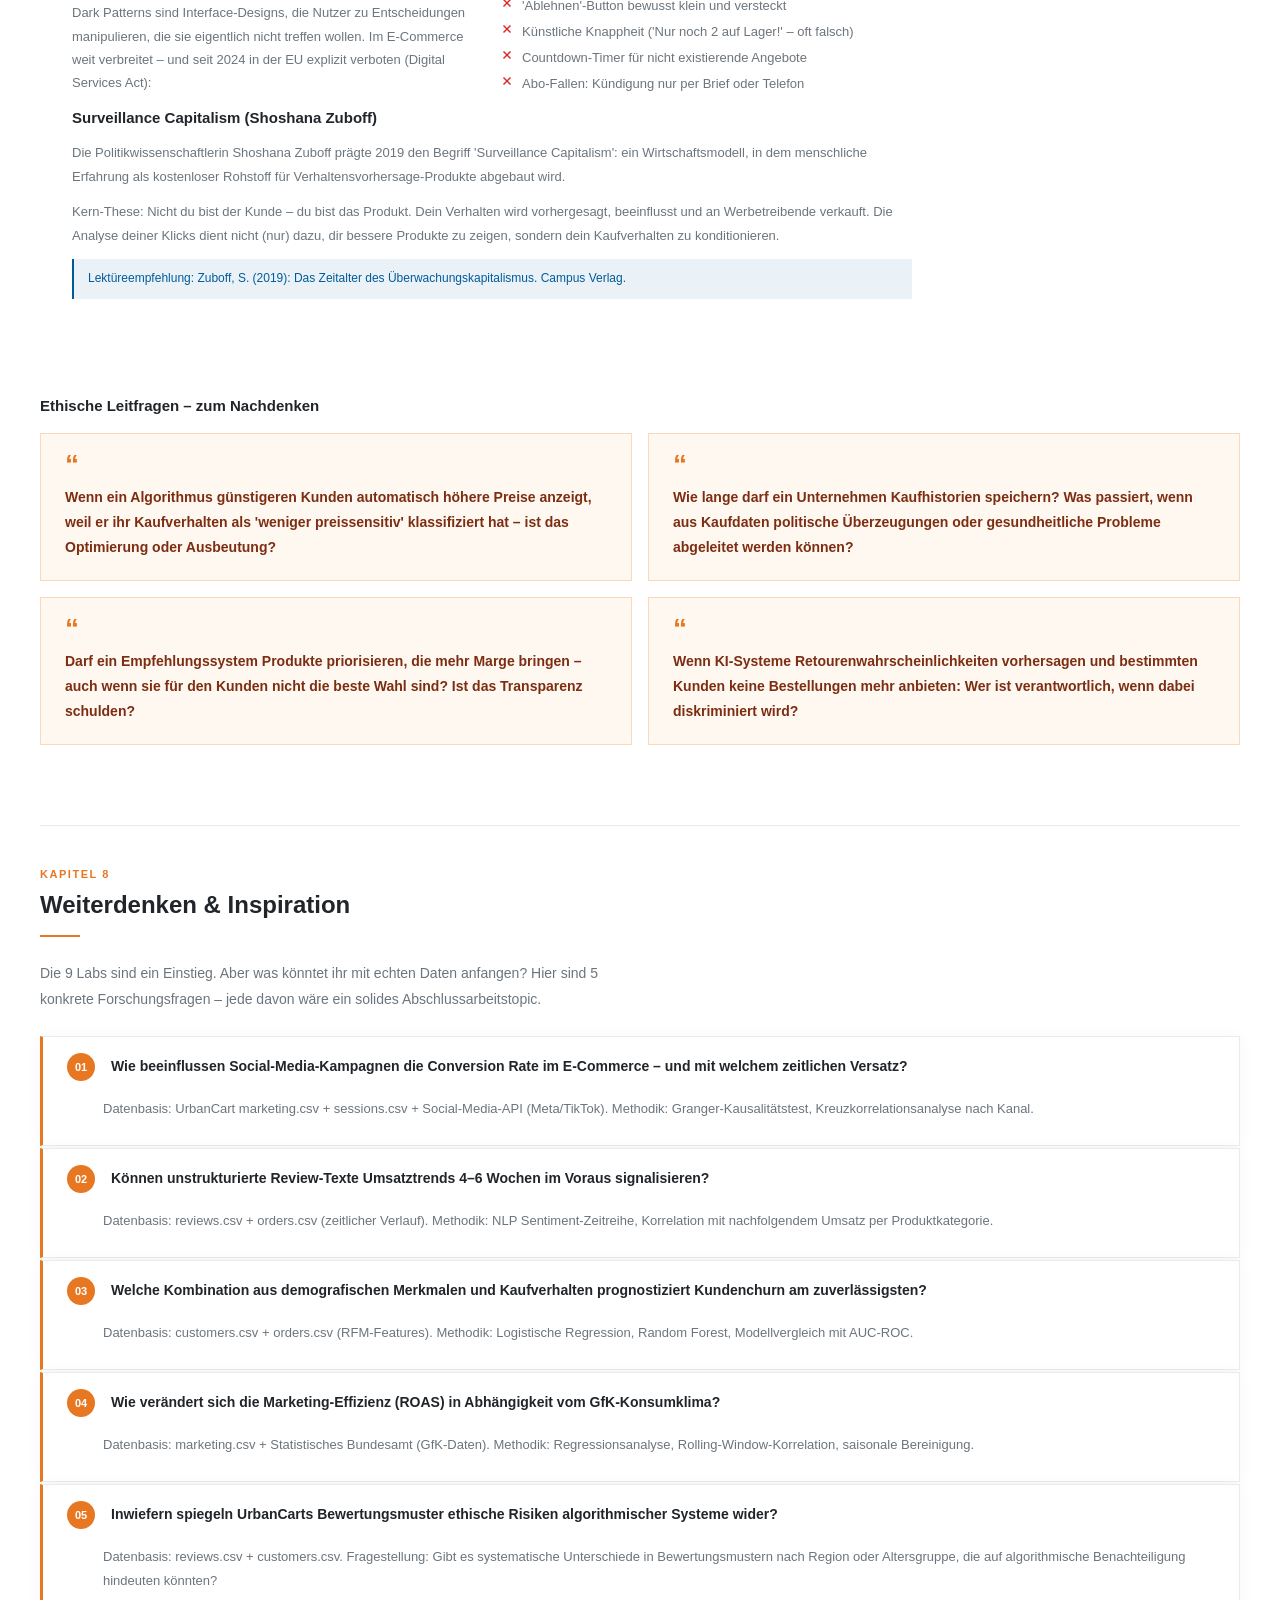
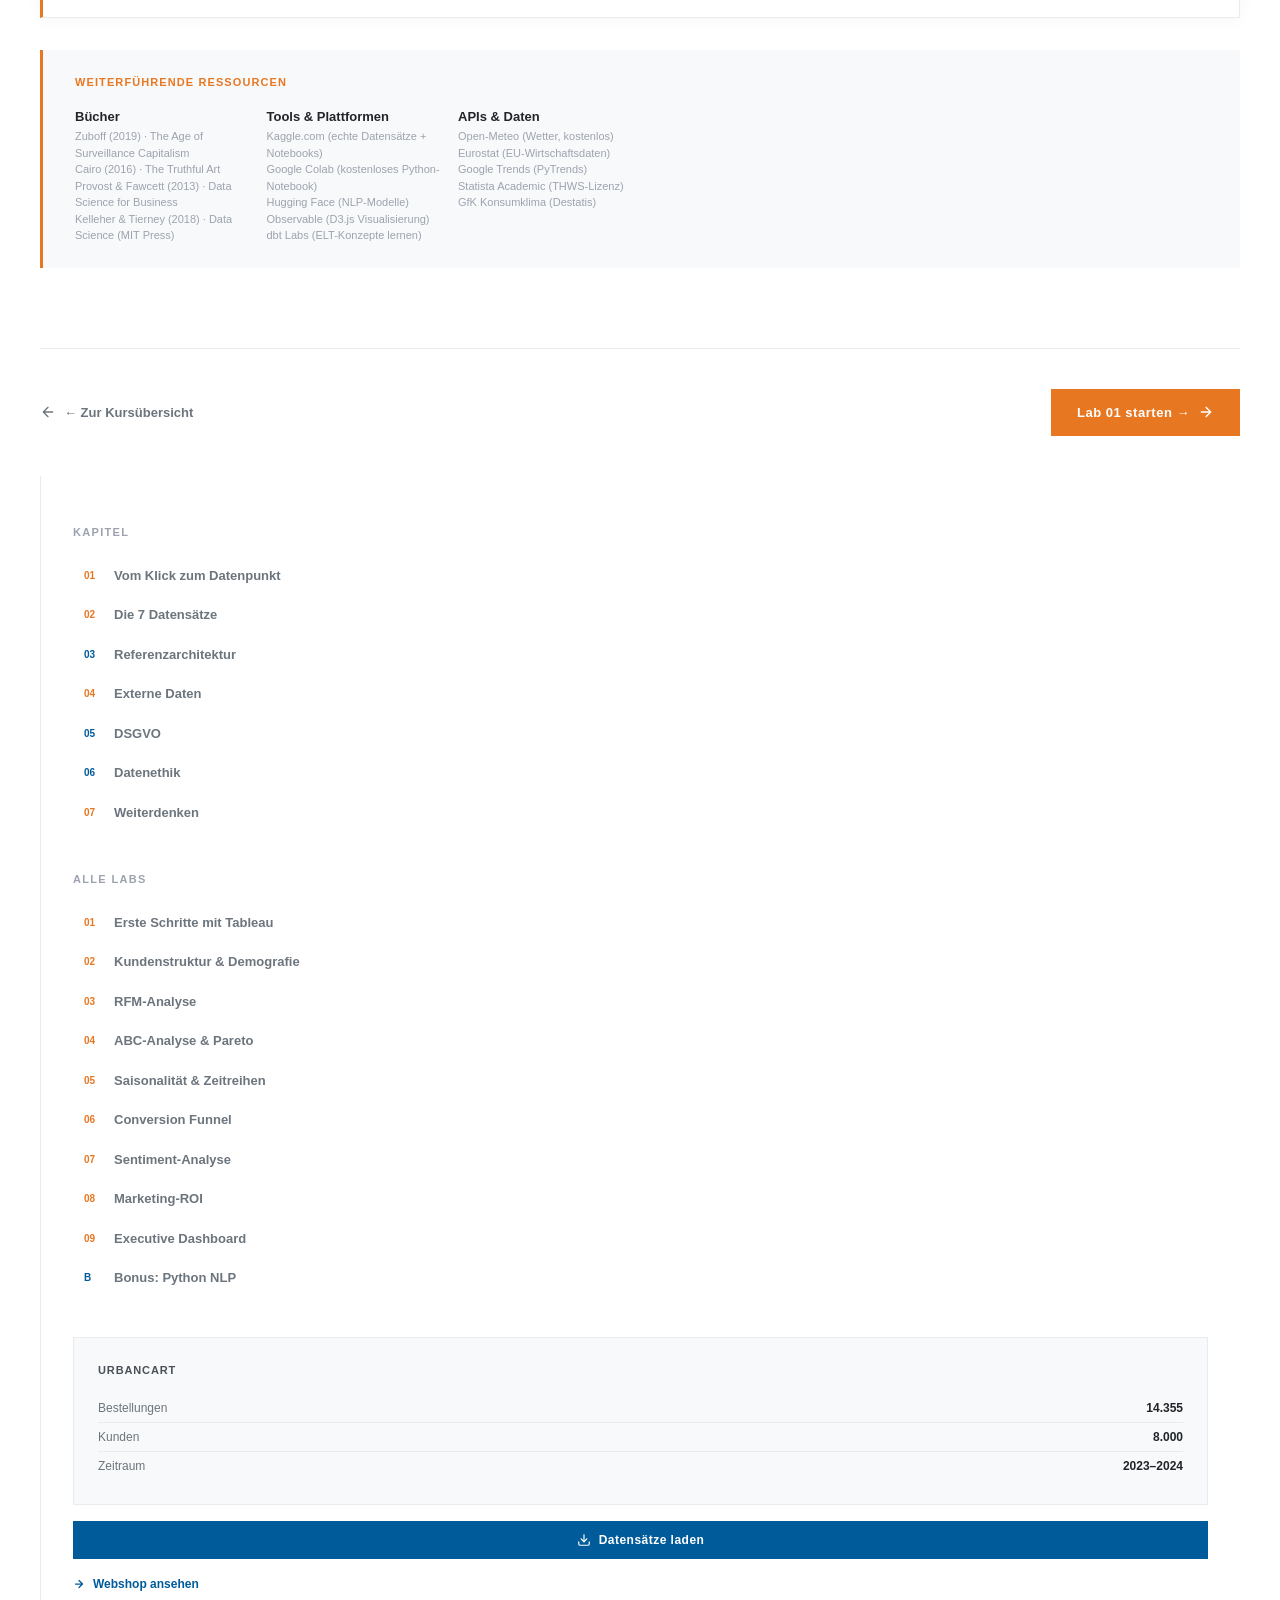
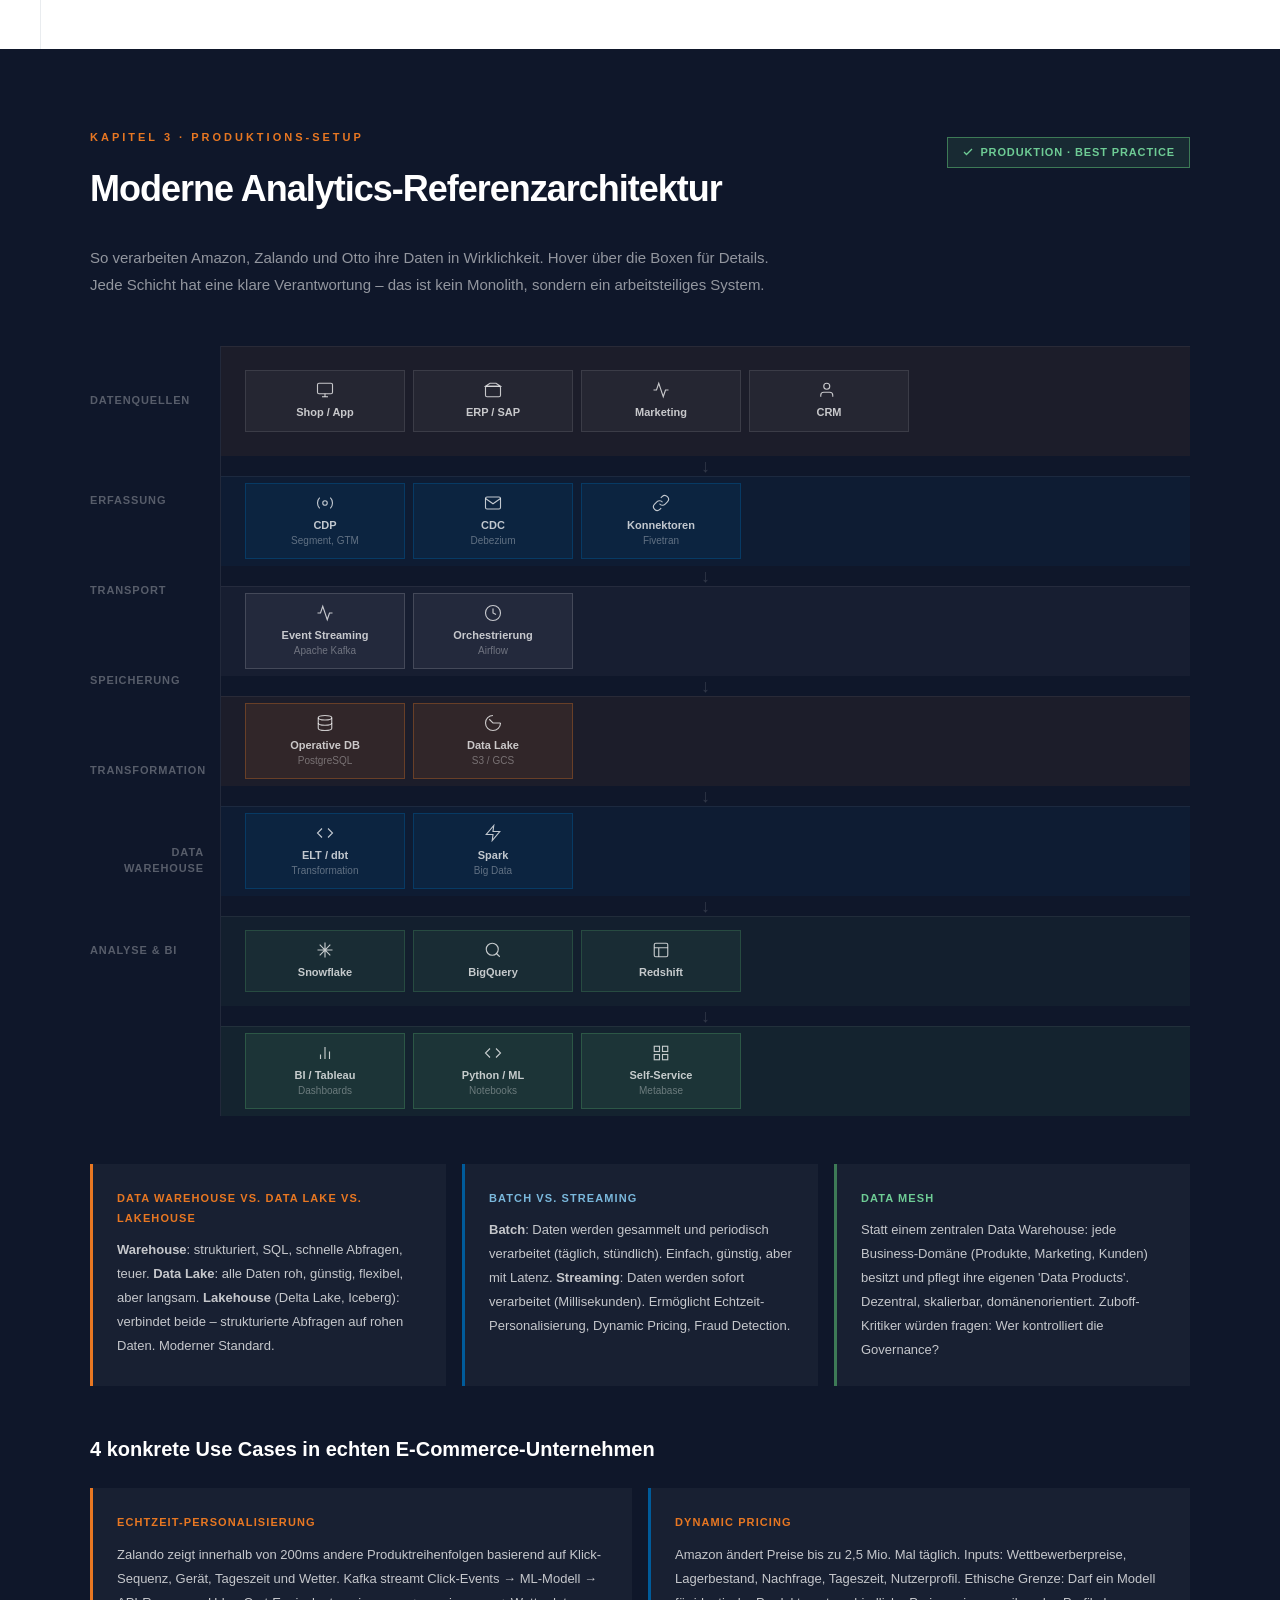
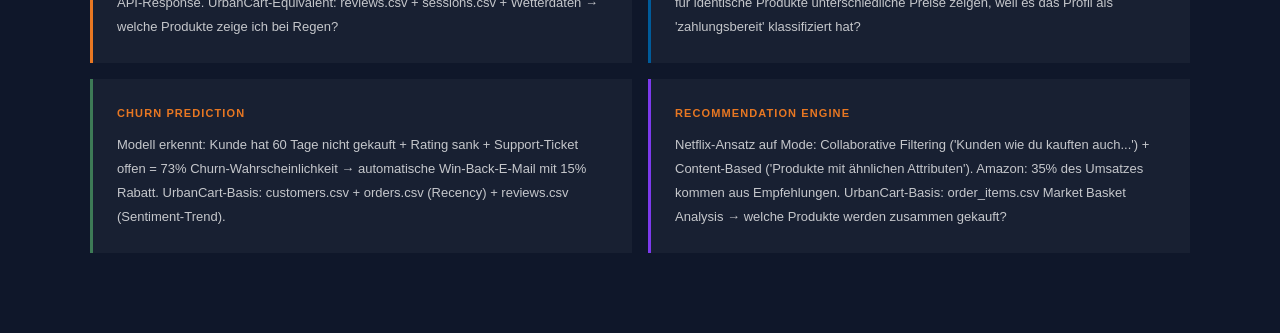
==== commit 6a72085e: "daten.html: research questions now use step/step__num/step__title (same as all labs), increase font " ====
--- a/daten.html
+++ b/daten.html
@@ -69,14 +69,14 @@
 @media(max-width:800px){.law-grid{grid-template-columns:1fr;}}
 .law-grid-2{display:grid;grid-template-columns:1fr 1fr;gap:12px;margin-top:20px;align-items:stretch;}
 @media(max-width:640px){.law-grid-2{grid-template-columns:1fr;}}
-.ethics-q{background:#FFF8F0;border:1px solid rgba(232,119,34,.25);padding:20px 24px;font-size:13px;font-weight:600;color:#7C2D12;font-style:normal;line-height:1.8;}
+.ethics-q{background:#FFF8F0;border:1px solid rgba(232,119,34,.25);padding:20px 24px;font-size:14px;font-weight:600;color:#7C2D12;font-style:normal;line-height:1.8;}
 .ethics-q::before{content:'\201C';font-size:28px;color:var(--orange);line-height:.8;display:block;margin-bottom:8px;font-weight:900;}
 
 /* ── External data cards ── */
 .ext-card{background:#fff;border:1px solid var(--gray-200);border-left:3px solid var(--blue);padding:20px 24px;display:flex;flex-direction:column;}
 .ext-card__source{font-size:10px;font-weight:800;text-transform:uppercase;letter-spacing:.1em;color:var(--blue);margin-bottom:6px;}
 .ext-card__title{font-size:14px;font-weight:800;margin-bottom:8px;}
-.ext-card__hyp{font-size:12px;color:var(--gray-600);line-height:1.7;margin-bottom:10px;flex:1;}
+.ext-card__hyp{font-size:13px;color:var(--gray-600);line-height:1.7;margin-bottom:10px;flex:1;}
 .ext-card__tag{display:inline-block;background:#EEF6FF;color:var(--blue);font-size:10px;font-weight:700;padding:2px 8px;margin-right:4px;margin-top:4px;}
 .ext-grid{display:grid;grid-template-columns:repeat(3,1fr);gap:16px;margin-top:24px;align-items:stretch;}
 @media(max-width:900px){.ext-grid{grid-template-columns:1fr 1fr;}}
@@ -531,32 +531,52 @@
   <div class="block__rule"></div>
   <p class="block__lead" data-de="Die 9 Labs sind ein Einstieg. Aber was könntet ihr mit echten Daten anfangen? Hier sind 5 konkrete Forschungsfragen &#8211; jede davon wäre ein solides Abschlussarbeitstopic." data-en="The 9 labs are a starting point. But what could you do with real data? Here are 5 concrete research questions &#8211; each of them would make a solid thesis topic."></p>
 
-  <div style="margin-top:24px;">
-    <div style="padding:20px 0;border-bottom:1px solid #E9ECEF;">
-      <div style="display:inline-block;font-size:10px;font-weight:800;letter-spacing:.08em;background:rgba(232,119,34,.12);color:#E87722;padding:2px 8px;margin-bottom:8px;">01</div>
-      <div style="font-size:14px;font-weight:800;margin-bottom:6px;" data-de="Wie beeinflussen Social-Media-Kampagnen die Conversion Rate im E-Commerce &#8211; und mit welchem zeitlichen Versatz?" data-en="How do social media campaigns affect e-commerce conversion rates &#8211; and with what time lag?"></div>
-        <div style="font-size:13px;color:#6C757D;line-height:1.75;" data-de="Datenbasis: UrbanCart marketing.csv + sessions.csv + Social-Media-API (Meta/TikTok). Methodik: Granger-Kausalitätstest, Kreuzkorrelationsanalyse nach Kanal." data-en="Data basis: UrbanCart marketing.csv + sessions.csv + social media API (Meta/TikTok). Methodology: Granger causality test, cross-correlation analysis by channel."></div>
-    </div>
-    <div style="padding:20px 0;border-bottom:1px solid #E9ECEF;">
-      <div style="display:inline-block;font-size:10px;font-weight:800;letter-spacing:.08em;background:rgba(232,119,34,.12);color:#E87722;padding:2px 8px;margin-bottom:8px;">02</div>
-      <div style="font-size:14px;font-weight:800;margin-bottom:6px;" data-de="Können unstrukturierte Review-Texte Umsatztrends 4&#8211;6 Wochen im Voraus signalisieren?" data-en="Can unstructured review texts signal revenue trends 4&#8211;6 weeks in advance?"></div>
-        <div style="font-size:13px;color:#6C757D;line-height:1.75;" data-de="Datenbasis: reviews.csv + orders.csv (zeitlicher Verlauf). Methodik: NLP Sentiment-Zeitreihe, Korrelation mit nachfolgendem Umsatz per Produktkategorie." data-en="Data basis: reviews.csv + orders.csv (temporal). Methodology: NLP sentiment time series, correlation with subsequent revenue per product category."></div>
-    </div>
-    <div style="padding:20px 0;border-bottom:1px solid #E9ECEF;">
-      <div style="display:inline-block;font-size:10px;font-weight:800;letter-spacing:.08em;background:rgba(232,119,34,.12);color:#E87722;padding:2px 8px;margin-bottom:8px;">03</div>
-      <div style="font-size:14px;font-weight:800;margin-bottom:6px;" data-de="Welche Kombination aus demografischen Merkmalen und Kaufverhalten prognostiziert Kundenchurn am zuverlässigsten?" data-en="Which combination of demographic characteristics and purchase behaviour most reliably predicts customer churn?"></div>
-        <div style="font-size:13px;color:#6C757D;line-height:1.75;" data-de="Datenbasis: customers.csv + orders.csv (RFM-Features). Methodik: Logistische Regression, Random Forest, Modellvergleich mit AUC-ROC." data-en="Data basis: customers.csv + orders.csv (RFM features). Methodology: logistic regression, random forest, model comparison with AUC-ROC."></div>
-    </div>
-    <div style="padding:20px 0;border-bottom:1px solid #E9ECEF;">
-      <div style="display:inline-block;font-size:10px;font-weight:800;letter-spacing:.08em;background:rgba(232,119,34,.12);color:#E87722;padding:2px 8px;margin-bottom:8px;">04</div>
-      <div style="font-size:14px;font-weight:800;margin-bottom:6px;" data-de="Wie verändert sich die Marketing-Effizienz (ROAS) in Abhängigkeit vom GfK-Konsumklima?" data-en="How does marketing efficiency (ROAS) vary depending on the GfK consumer confidence index?"></div>
-        <div style="font-size:13px;color:#6C757D;line-height:1.75;" data-de="Datenbasis: marketing.csv + Statistisches Bundesamt (GfK-Daten). Methodik: Regressionsanalyse, Rolling-Window-Korrelation, saisonale Bereinigung." data-en="Data basis: marketing.csv + Federal Statistical Office (GfK data). Methodology: regression analysis, rolling-window correlation, seasonal adjustment."></div>
-    </div>
-    <div style="padding:20px 0;border-bottom:1px solid #E9ECEF;">
-      <div style="display:inline-block;font-size:10px;font-weight:800;letter-spacing:.08em;background:rgba(232,119,34,.12);color:#E87722;padding:2px 8px;margin-bottom:8px;">05</div>
-      <div style="font-size:14px;font-weight:800;margin-bottom:6px;" data-de="Inwiefern spiegeln UrbanCarts Bewertungsmuster ethische Risiken algorithmischer Systeme wider?" data-en="To what extent do UrbanCart's review patterns reflect ethical risks of algorithmic systems?"></div>
-        <div style="font-size:13px;color:#6C757D;line-height:1.75;" data-de="Datenbasis: reviews.csv + customers.csv. Fragestellung: Gibt es systematische Unterschiede in Bewertungsmustern nach Region oder Altersgruppe, die auf algorithmische Benachteiligung hindeuten könnten?" data-en="Data basis: reviews.csv + customers.csv. Question: are there systematic differences in review patterns by region or age group that might indicate algorithmic disadvantage?"></div>
-    </div>
+    <div class="steps" style="margin-top:24px;">
+    <details class="step" open>
+      <summary class="step__summary">
+        <div class="step__num">01</div>
+        <div class="step__title" data-de="Wie beeinflussen Social-Media-Kampagnen die Conversion Rate im E-Commerce &#8211; und mit welchem zeitlichen Versatz?" data-en="How do social media campaigns affect e-commerce conversion rates &#8211; and with what time lag?"></div>
+      </summary>
+      <div class="step__body">
+        <p data-de="Datenbasis: UrbanCart marketing.csv + sessions.csv + Social-Media-API (Meta/TikTok). Methodik: Granger-Kausalitätstest, Kreuzkorrelationsanalyse nach Kanal." data-en="Data basis: UrbanCart marketing.csv + sessions.csv + social media API (Meta/TikTok). Methodology: Granger causality test, cross-correlation analysis by channel."></p>
+      </div>
+    </details>
+    <details class="step" open>
+      <summary class="step__summary">
+        <div class="step__num">02</div>
+        <div class="step__title" data-de="Können unstrukturierte Review-Texte Umsatztrends 4&#8211;6 Wochen im Voraus signalisieren?" data-en="Can unstructured review texts signal revenue trends 4&#8211;6 weeks in advance?"></div>
+      </summary>
+      <div class="step__body">
+        <p data-de="Datenbasis: reviews.csv + orders.csv (zeitlicher Verlauf). Methodik: NLP Sentiment-Zeitreihe, Korrelation mit nachfolgendem Umsatz per Produktkategorie." data-en="Data basis: reviews.csv + orders.csv (temporal). Methodology: NLP sentiment time series, correlation with subsequent revenue per product category."></p>
+      </div>
+    </details>
+    <details class="step" open>
+      <summary class="step__summary">
+        <div class="step__num">03</div>
+        <div class="step__title" data-de="Welche Kombination aus demografischen Merkmalen und Kaufverhalten prognostiziert Kundenchurn am zuverlässigsten?" data-en="Which combination of demographic characteristics and purchase behaviour most reliably predicts customer churn?"></div>
+      </summary>
+      <div class="step__body">
+        <p data-de="Datenbasis: customers.csv + orders.csv (RFM-Features). Methodik: Logistische Regression, Random Forest, Modellvergleich mit AUC-ROC." data-en="Data basis: customers.csv + orders.csv (RFM features). Methodology: logistic regression, random forest, model comparison with AUC-ROC."></p>
+      </div>
+    </details>
+    <details class="step" open>
+      <summary class="step__summary">
+        <div class="step__num">04</div>
+        <div class="step__title" data-de="Wie verändert sich die Marketing-Effizienz (ROAS) in Abhängigkeit vom GfK-Konsumklima?" data-en="How does marketing efficiency (ROAS) vary depending on the GfK consumer confidence index?"></div>
+      </summary>
+      <div class="step__body">
+        <p data-de="Datenbasis: marketing.csv + Statistisches Bundesamt (GfK-Daten). Methodik: Regressionsanalyse, Rolling-Window-Korrelation, saisonale Bereinigung." data-en="Data basis: marketing.csv + Federal Statistical Office (GfK data). Methodology: regression analysis, rolling-window correlation, seasonal adjustment."></p>
+      </div>
+    </details>
+    <details class="step" open>
+      <summary class="step__summary">
+        <div class="step__num">05</div>
+        <div class="step__title" data-de="Inwiefern spiegeln UrbanCarts Bewertungsmuster ethische Risiken algorithmischer Systeme wider?" data-en="To what extent do UrbanCart's review patterns reflect ethical risks of algorithmic systems?"></div>
+      </summary>
+      <div class="step__body">
+        <p data-de="Datenbasis: reviews.csv + customers.csv. Fragestellung: Gibt es systematische Unterschiede in Bewertungsmustern nach Region oder Altersgruppe, die auf algorithmische Benachteiligung hindeuten könnten?" data-en="Data basis: reviews.csv + customers.csv. Question: are there systematic differences in review patterns by region or age group that might indicate algorithmic disadvantage?"></p>
+      </div>
+    </details>
   </div>
 
   <div class="infobox sr" style="margin-top:32px;">
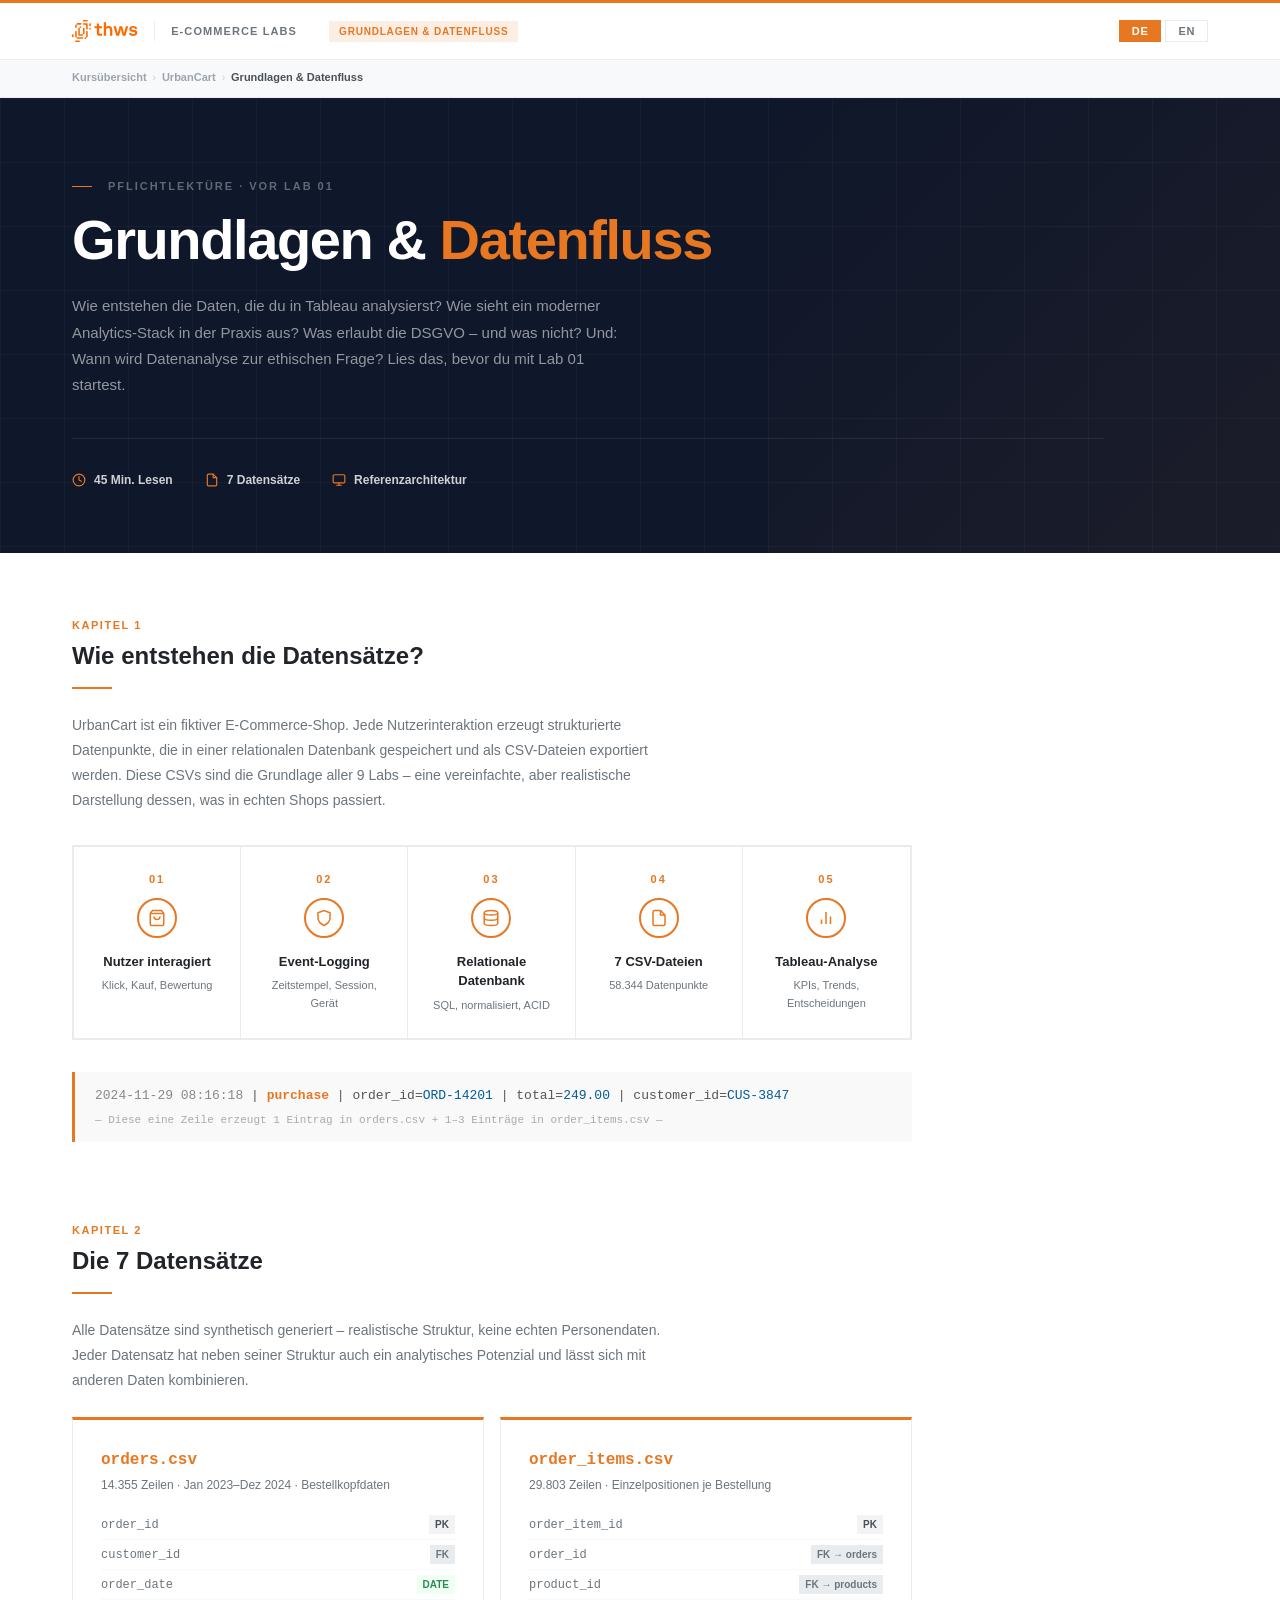
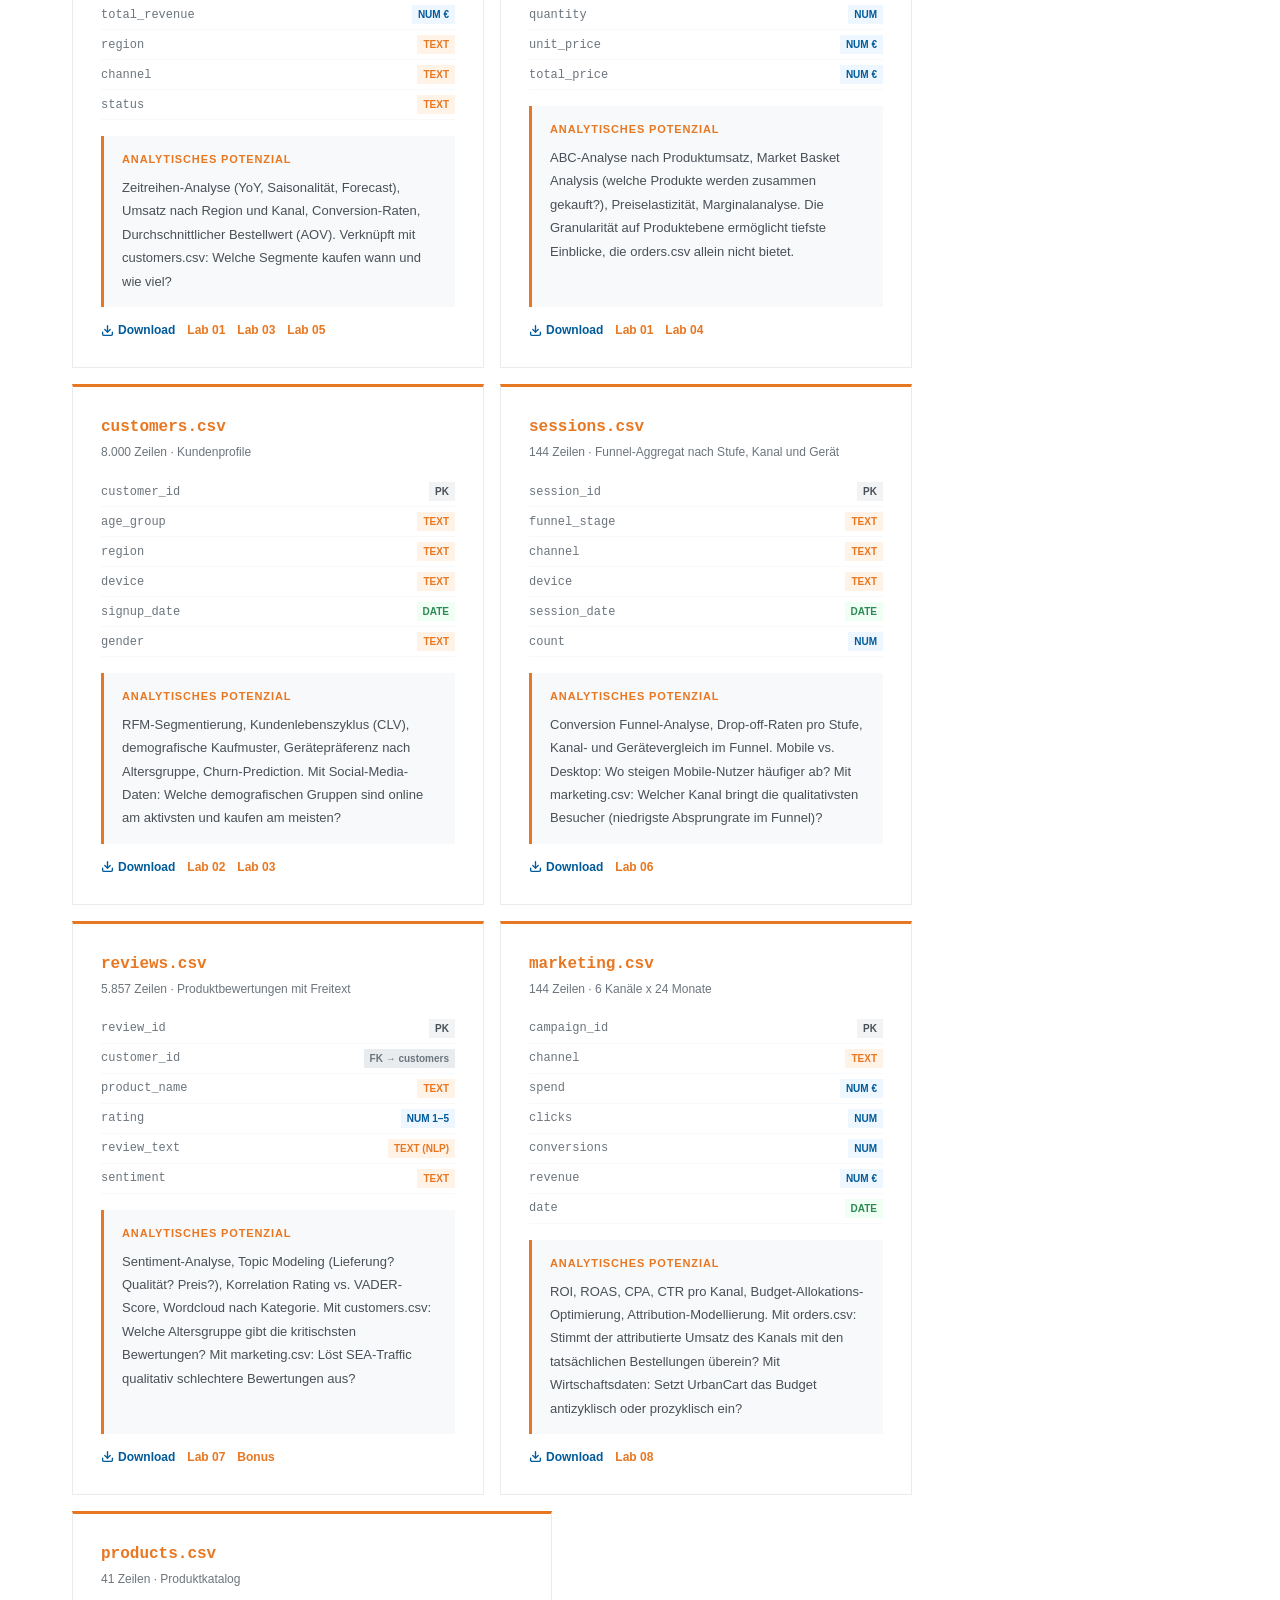
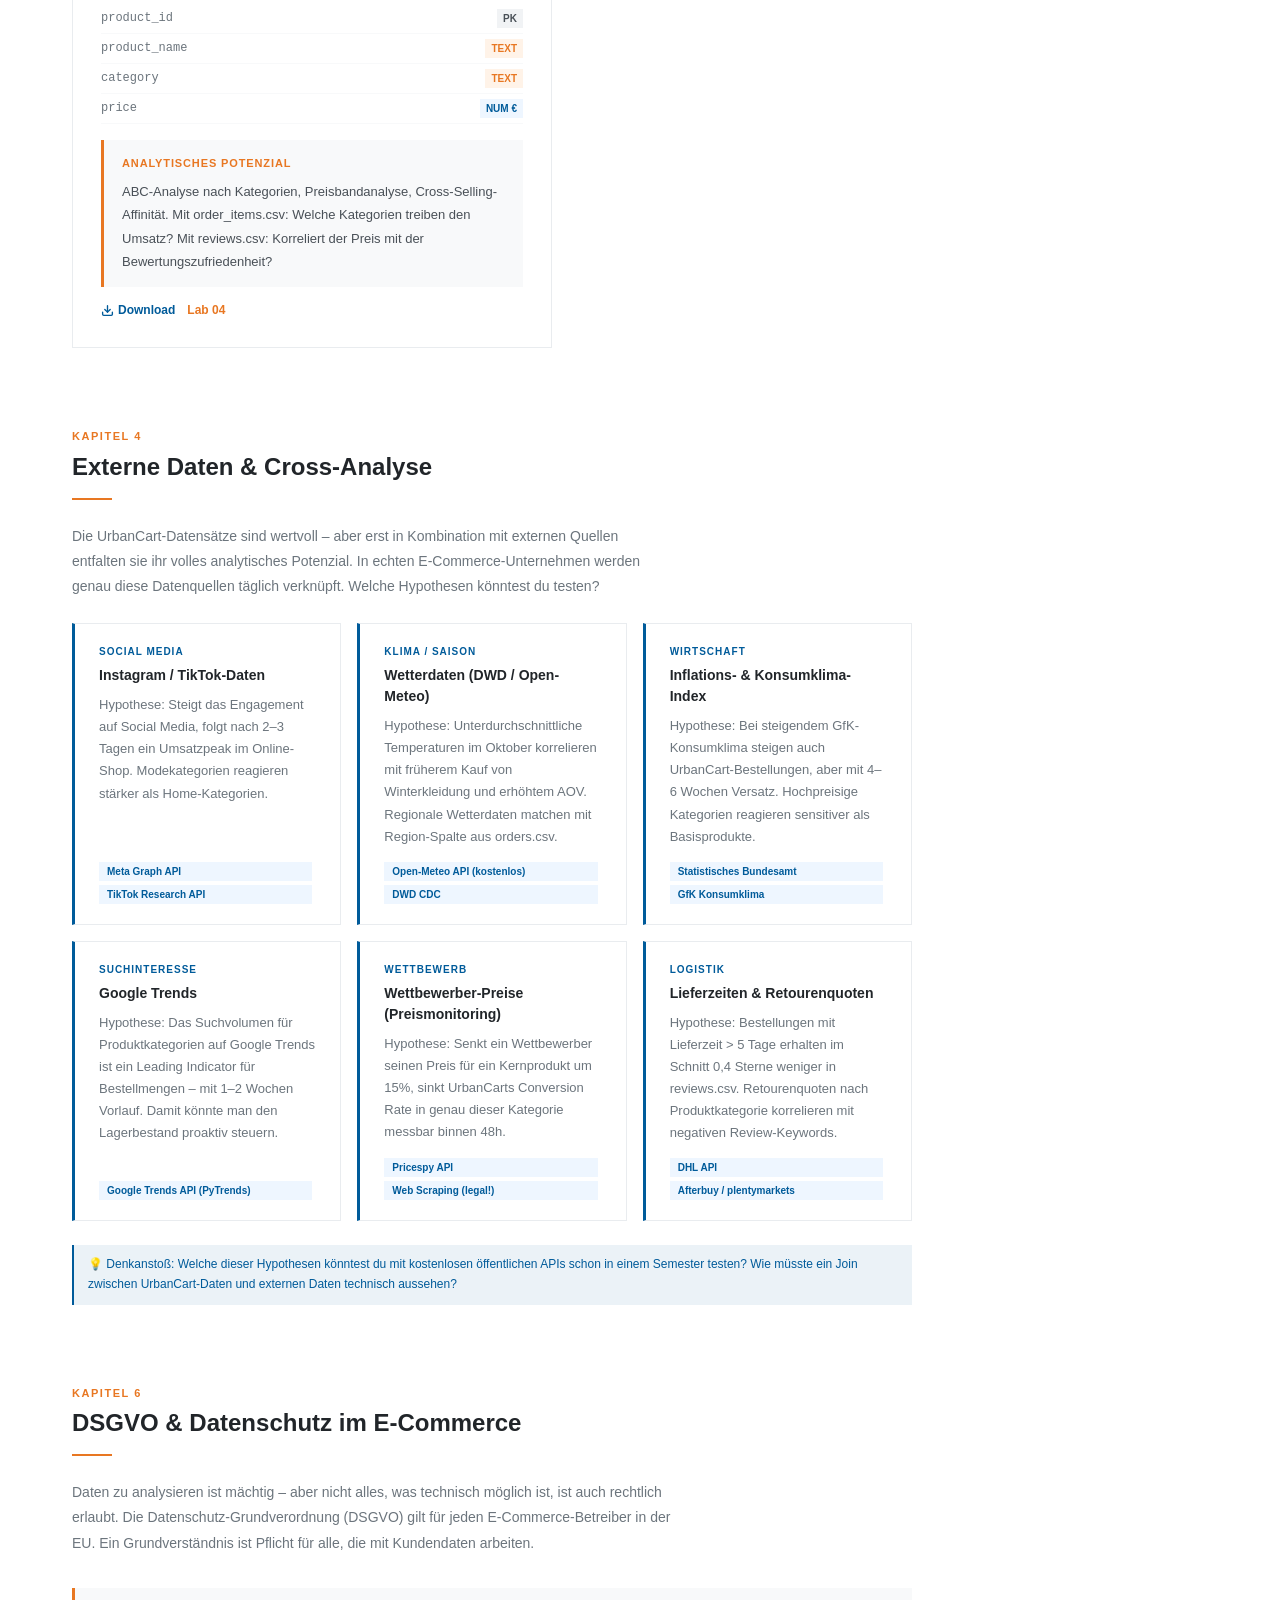
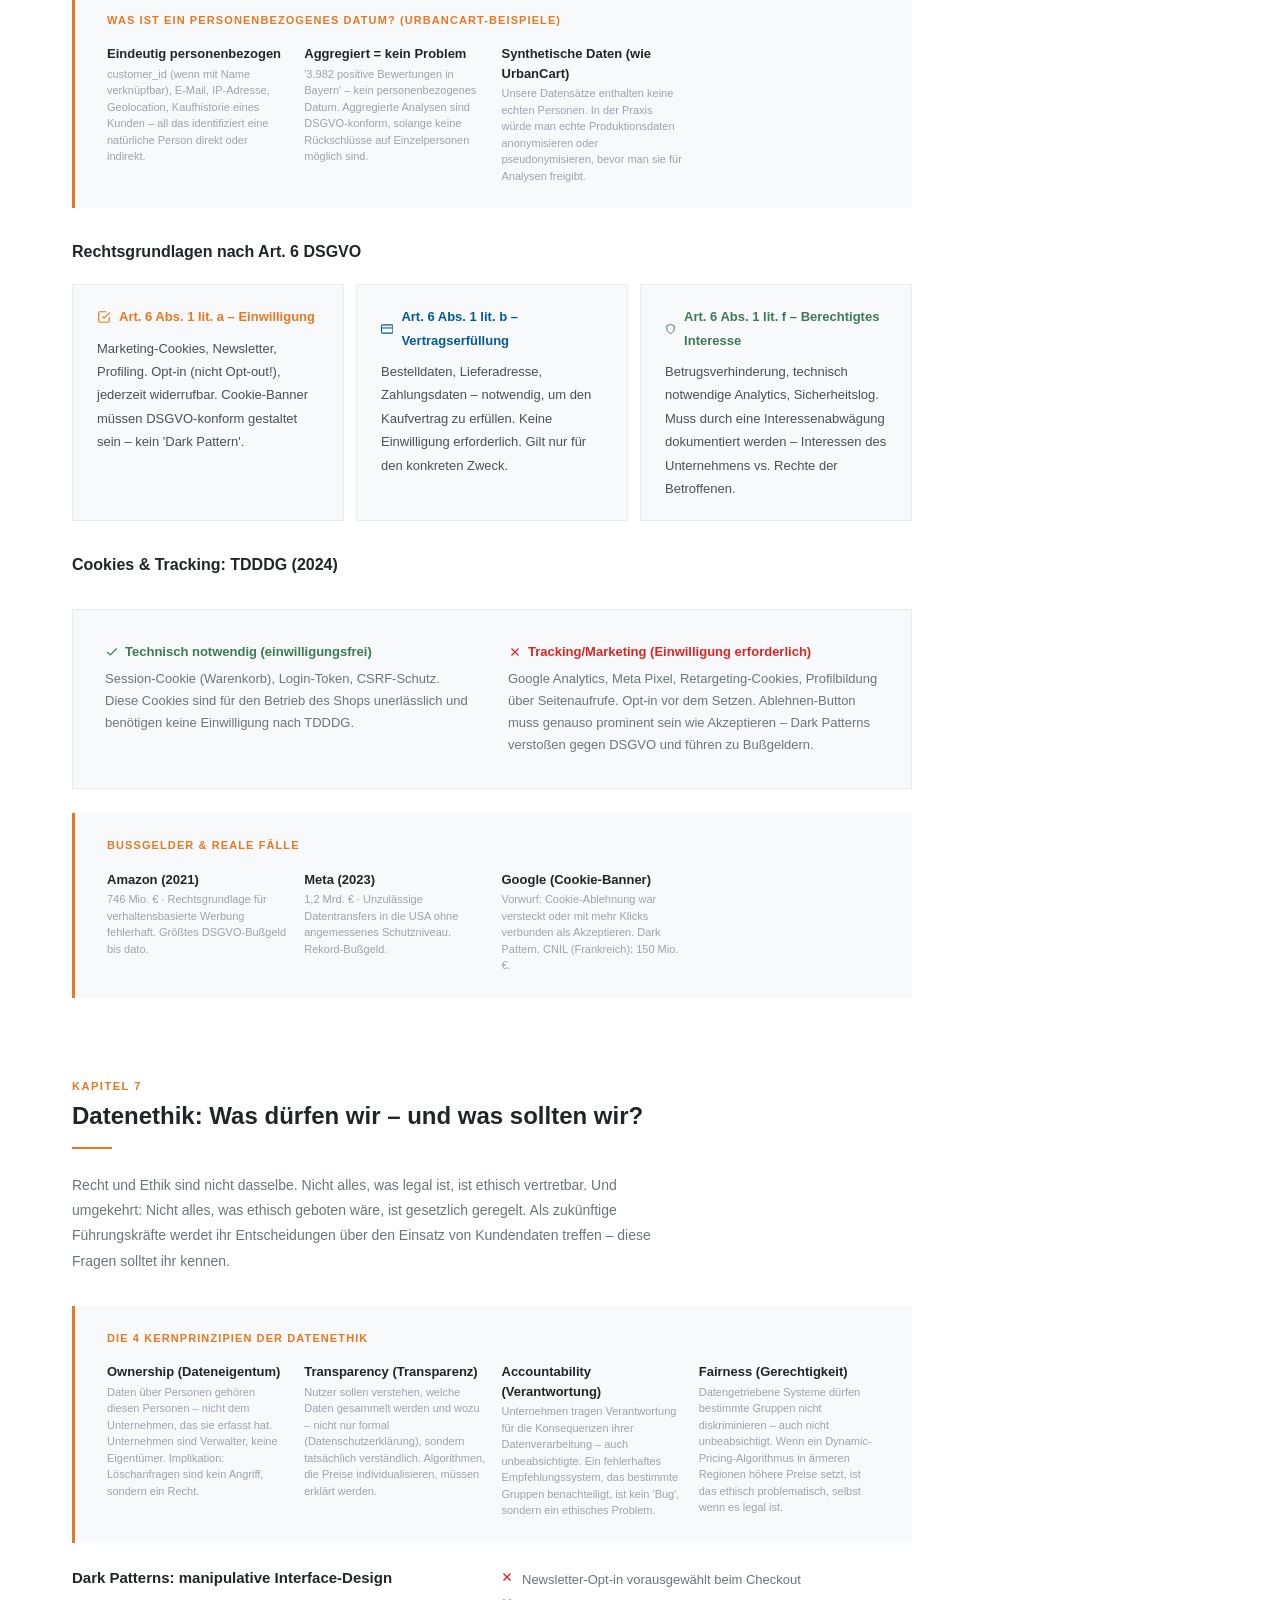
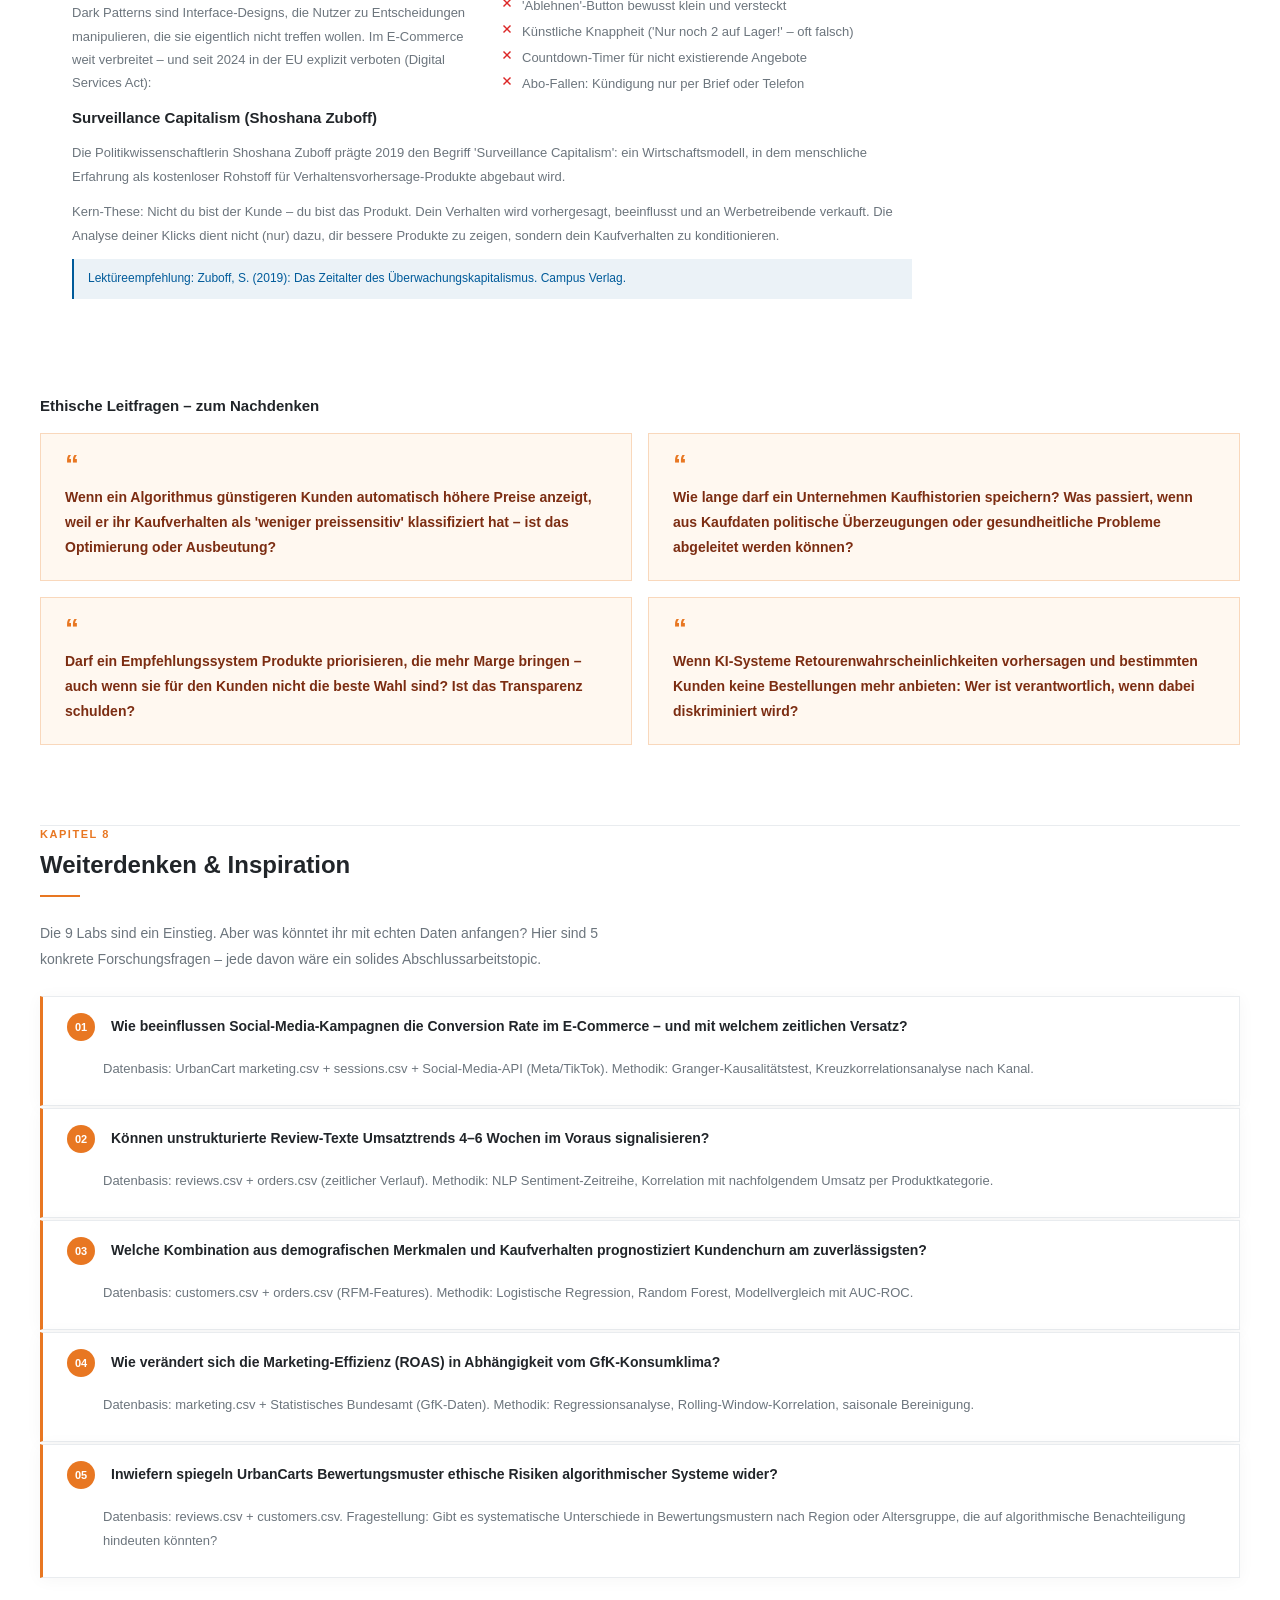
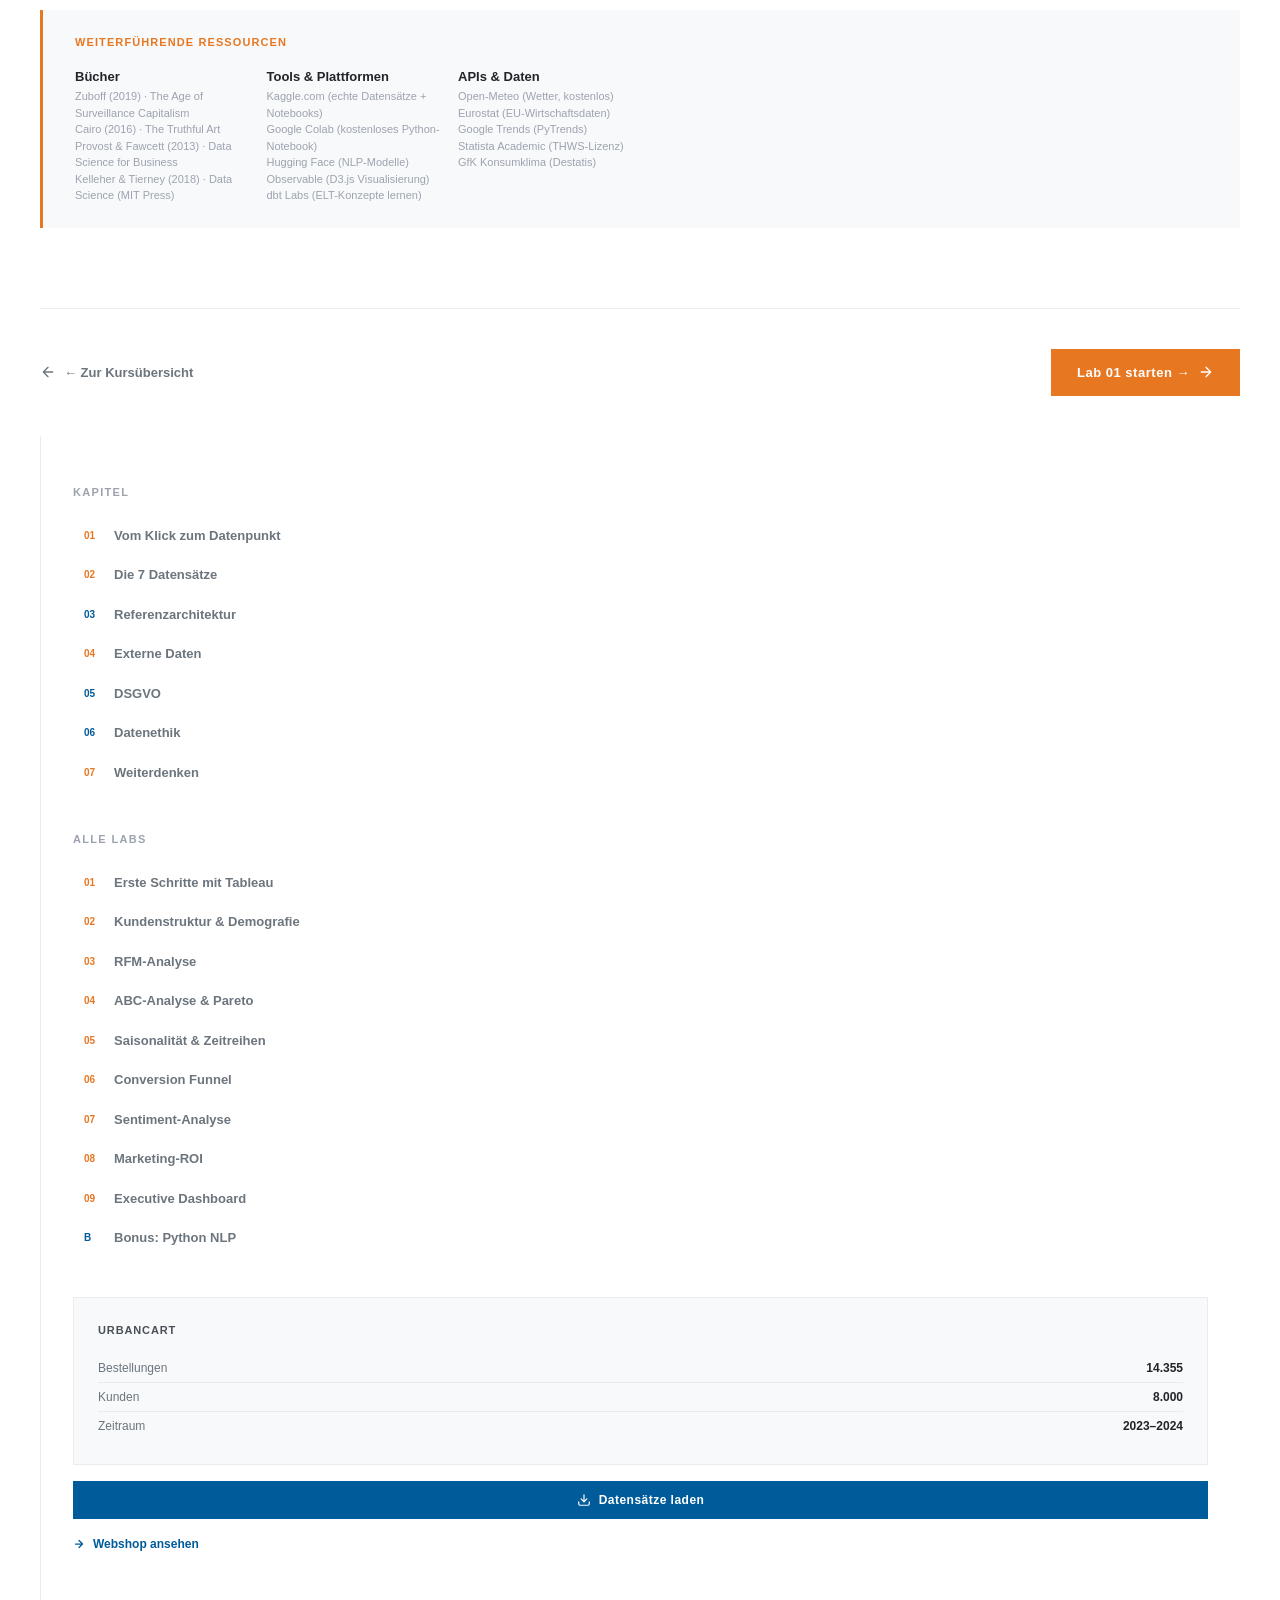
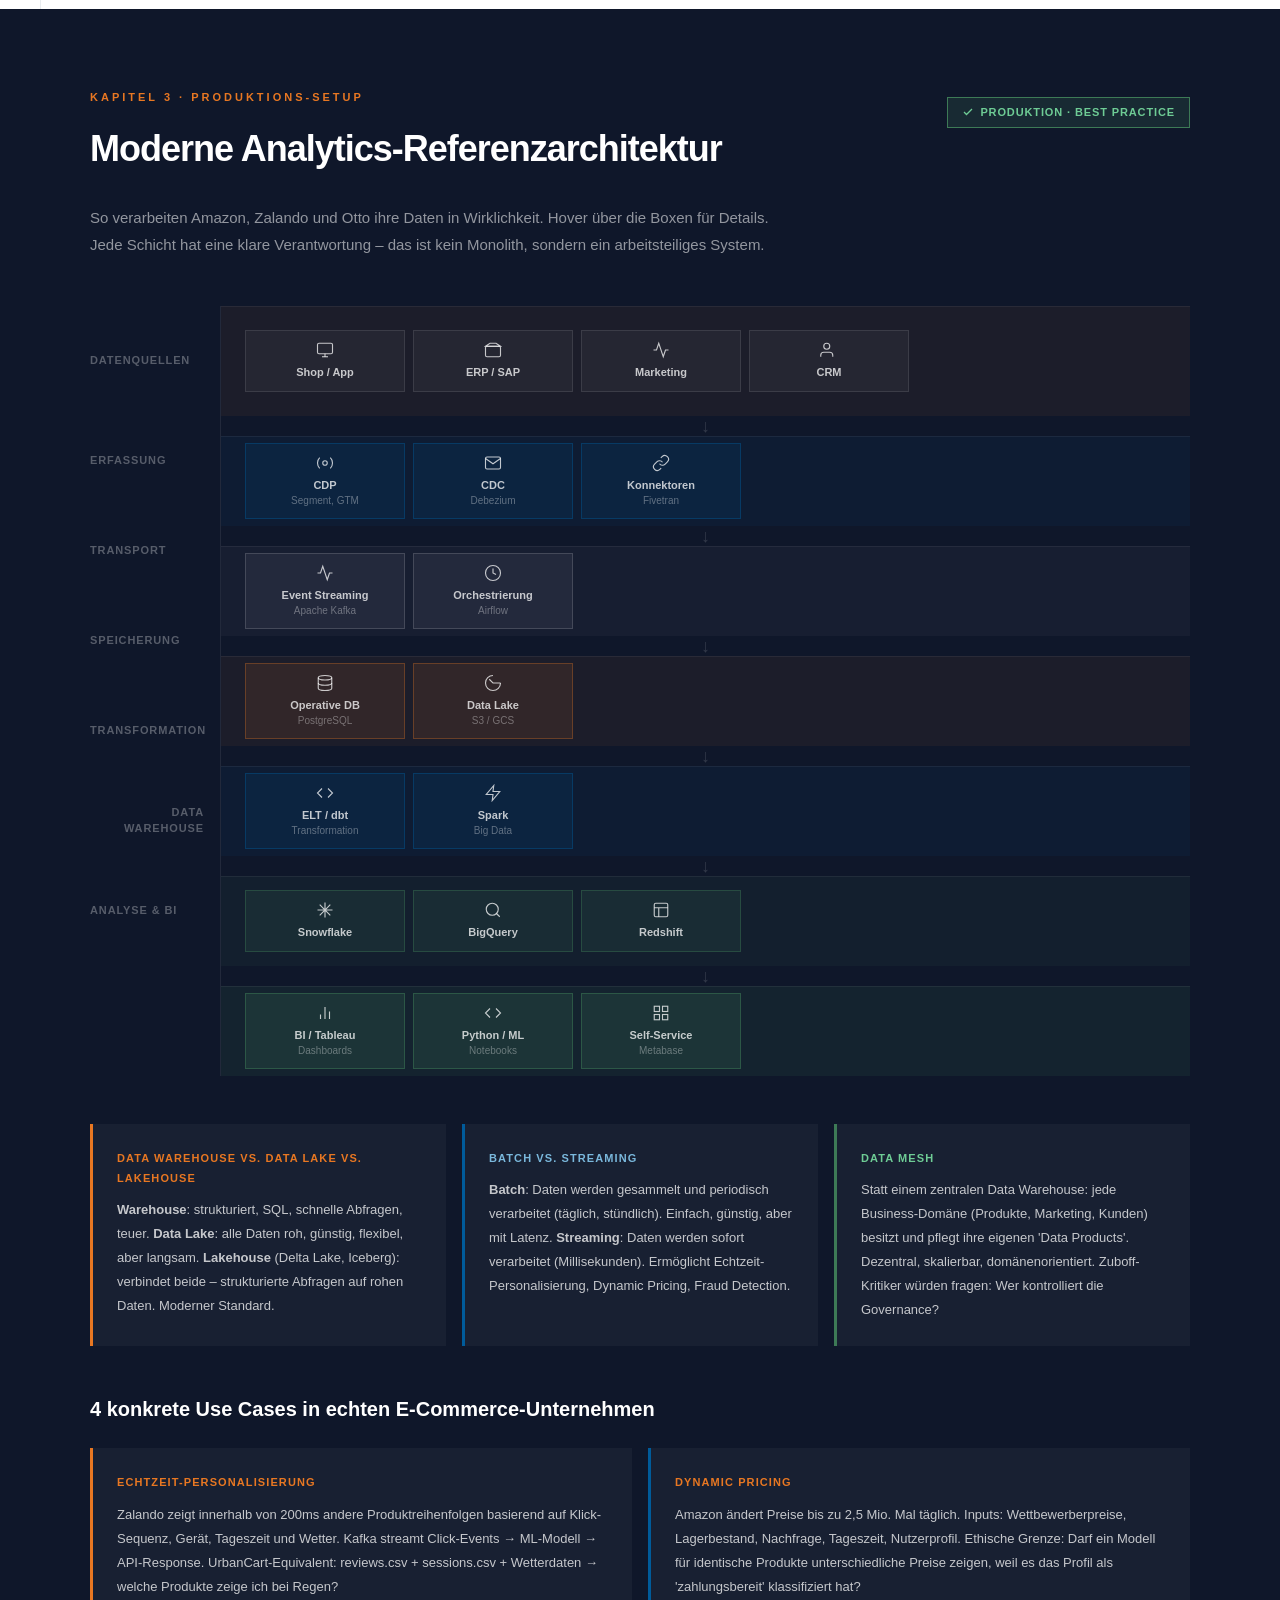
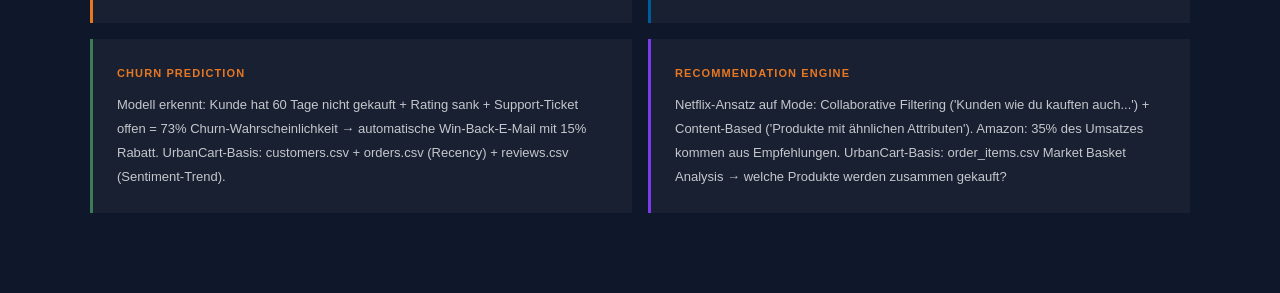
==== commit ccf3e242: "daten.html: remove padding-top from Kap8 section, remove sr from ethics-grid wrapper" ====
--- a/daten.html
+++ b/daten.html
@@ -511,7 +511,7 @@
     </div>
   </div>
 
-  <div style="margin-top:32px;" class="sr">
+  <div style="margin-top:32px;">
     <h3 style="font-size:15px;font-weight:800;margin-bottom:16px;color:var(--gray-900);" data-de="Ethische Leitfragen &#8211; zum Nachdenken" data-en="Ethical Questions &#8211; for Reflection"></h3>
     <div style="display:grid;grid-template-columns:1fr 1fr;gap:16px;align-items:stretch;">
       <div class="ethics-q" data-de="Wenn ein Algorithmus günstigeren Kunden automatisch höhere Preise anzeigt, weil er ihr Kaufverhalten als 'weniger preissensitiv' klassifiziert hat &#8211; ist das Optimierung oder Ausbeutung?" data-en="If an algorithm automatically shows higher prices to customers because it has classified their buying behaviour as 'less price-sensitive' &#8211; is that optimisation or exploitation?"></div>
@@ -525,7 +525,7 @@
 <!-- ════════════════════════════════════
      KAPITEL 7: WEITERDENKEN
      ════════════════════════════════════ -->
-<section class="block sr" style="margin-top:80px;padding-top:40px;border-top:1px solid var(--gray-200);">
+<section class="block sr" style="margin-top:80px;border-top:1px solid var(--gray-200);">
   <div class="block__eyebrow" data-de="Kapitel 8" data-en="Chapter 8"></div>
   <h2 class="block__title" data-de="Weiterdenken &amp; Inspiration" data-en="Further Thinking &amp; Inspiration"></h2>
   <div class="block__rule"></div>
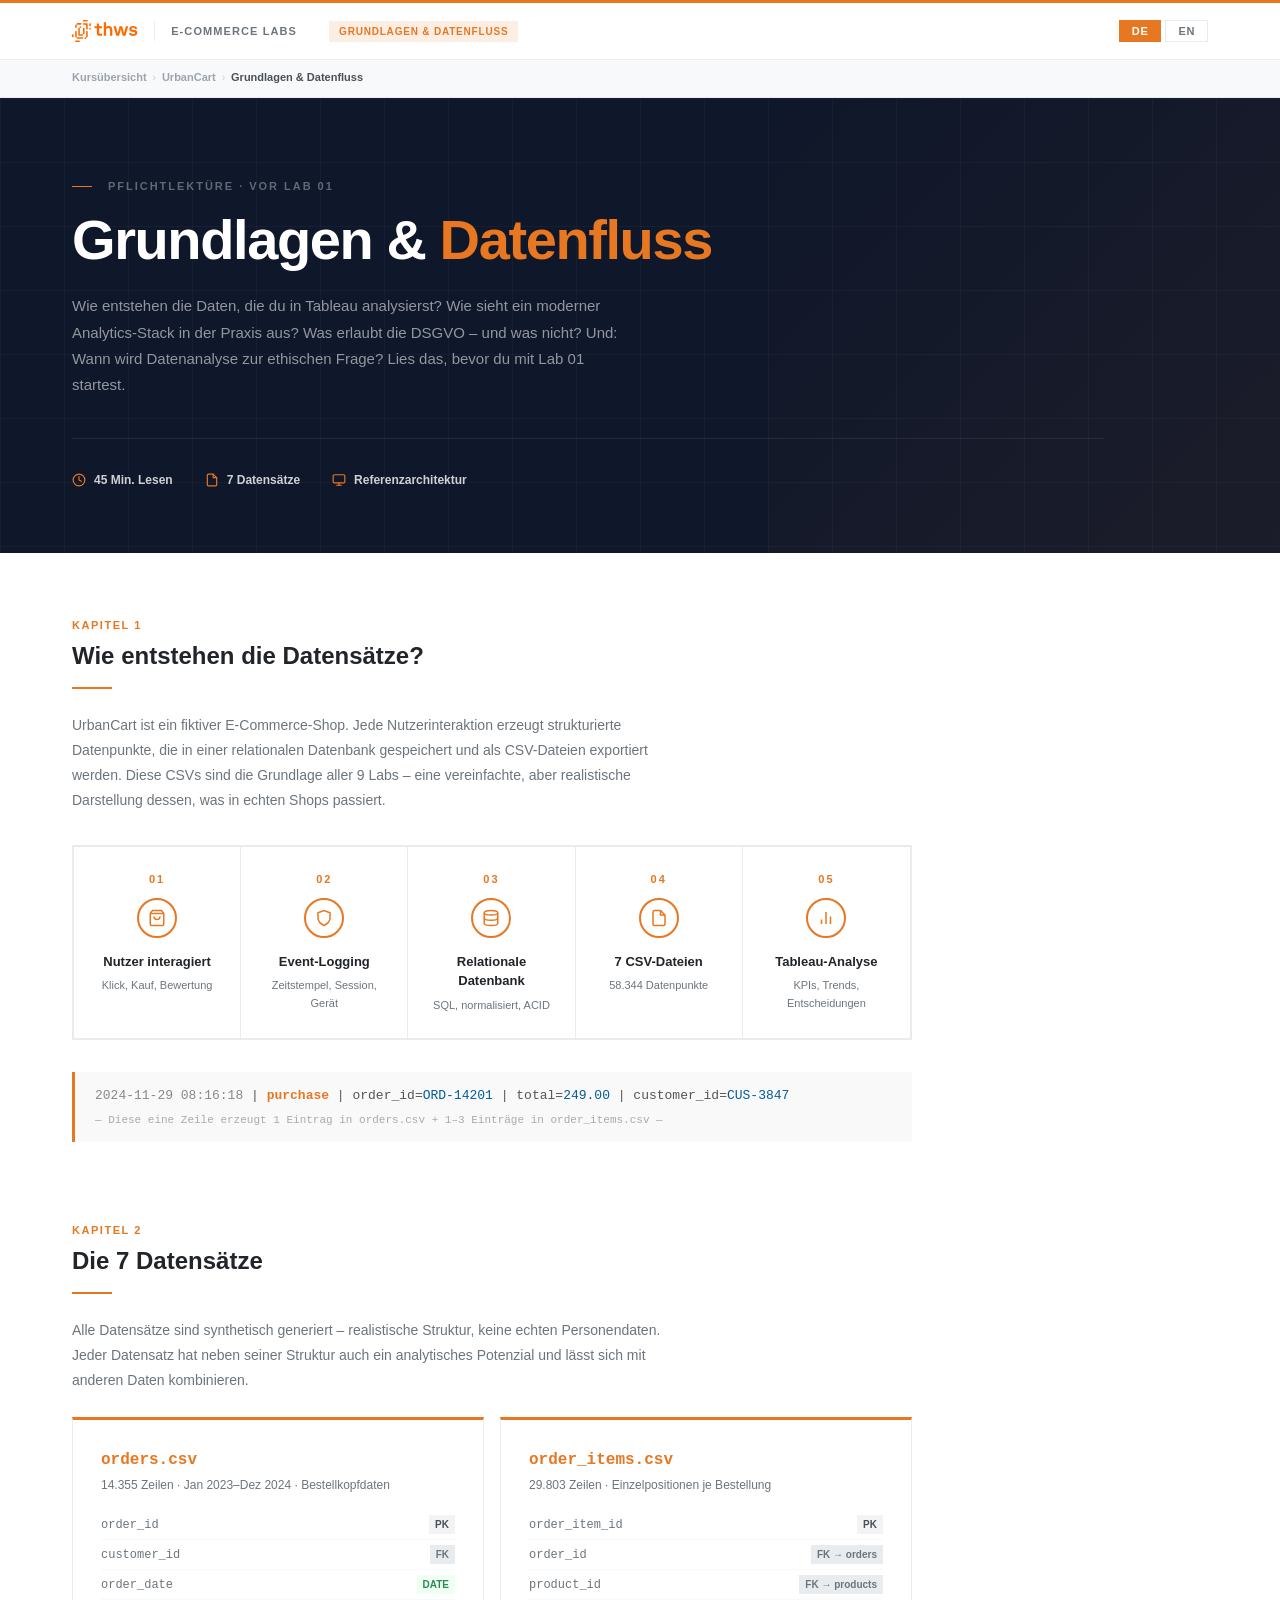
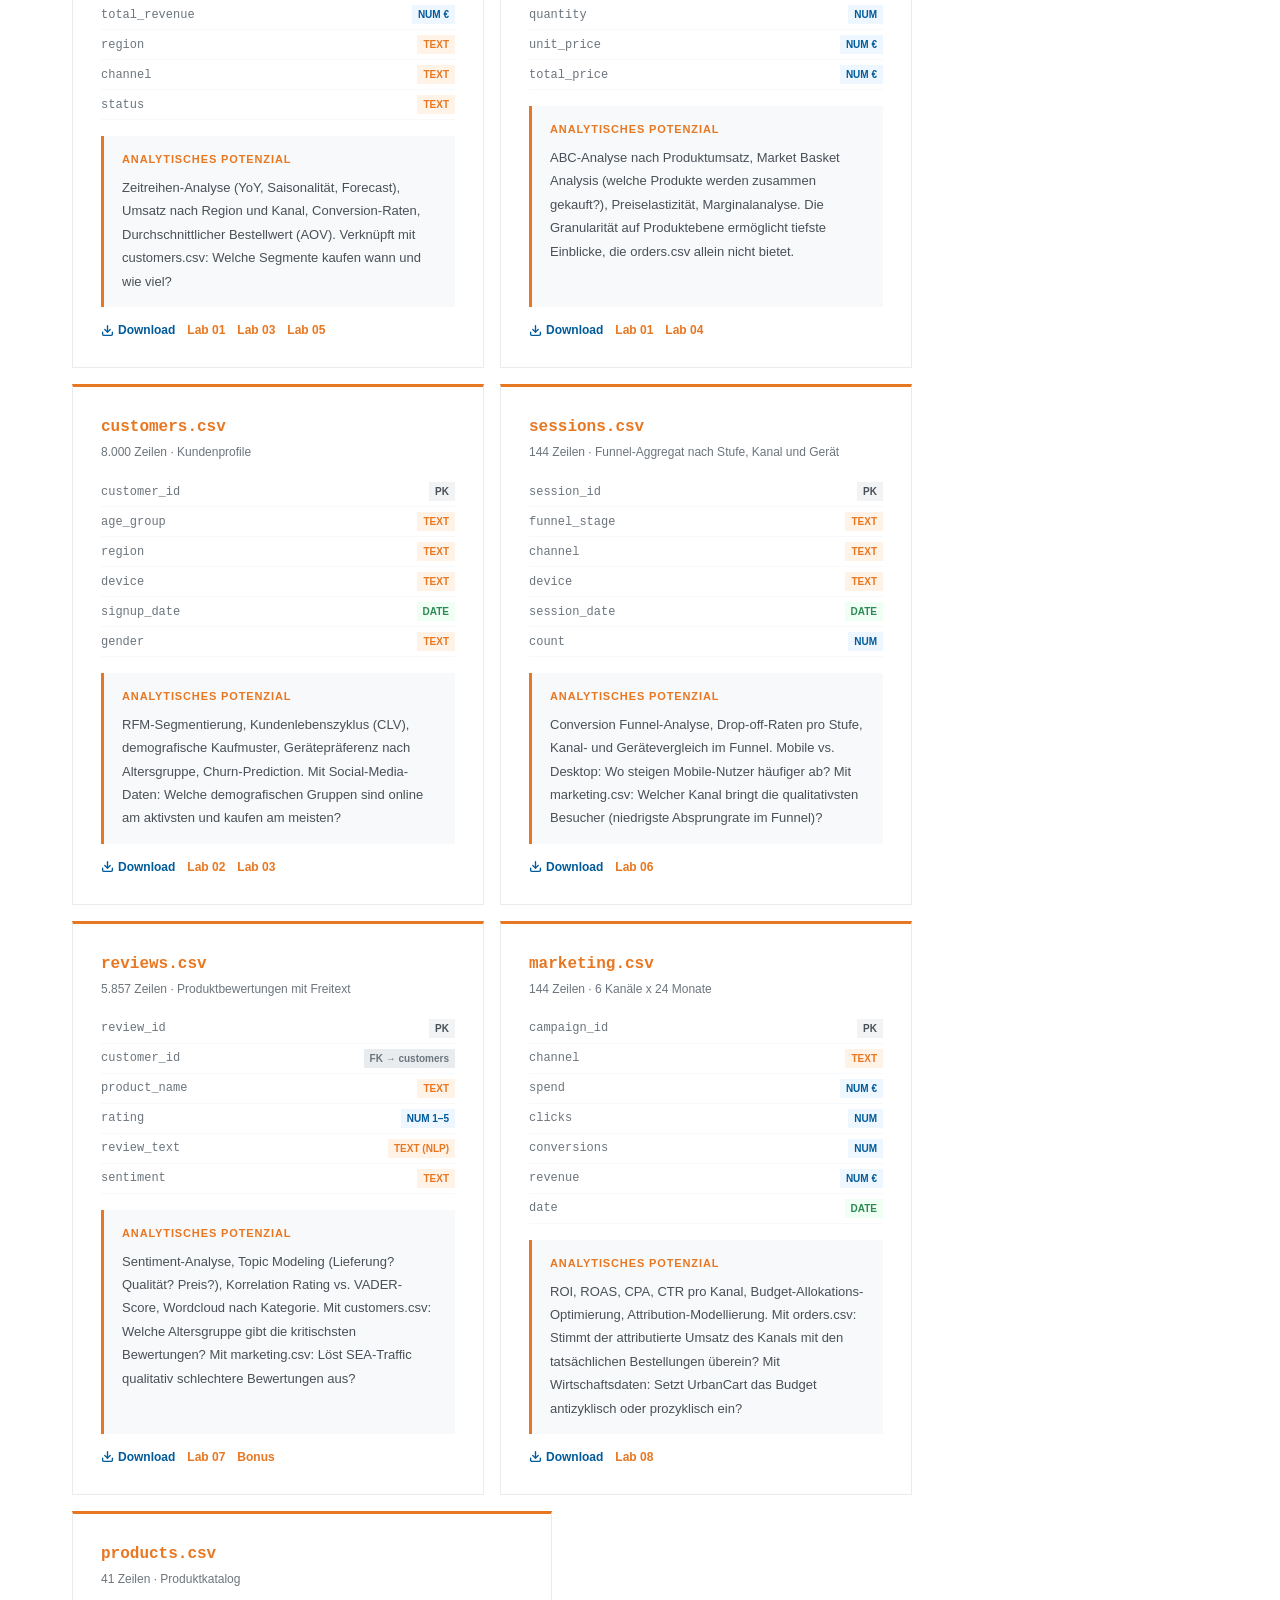
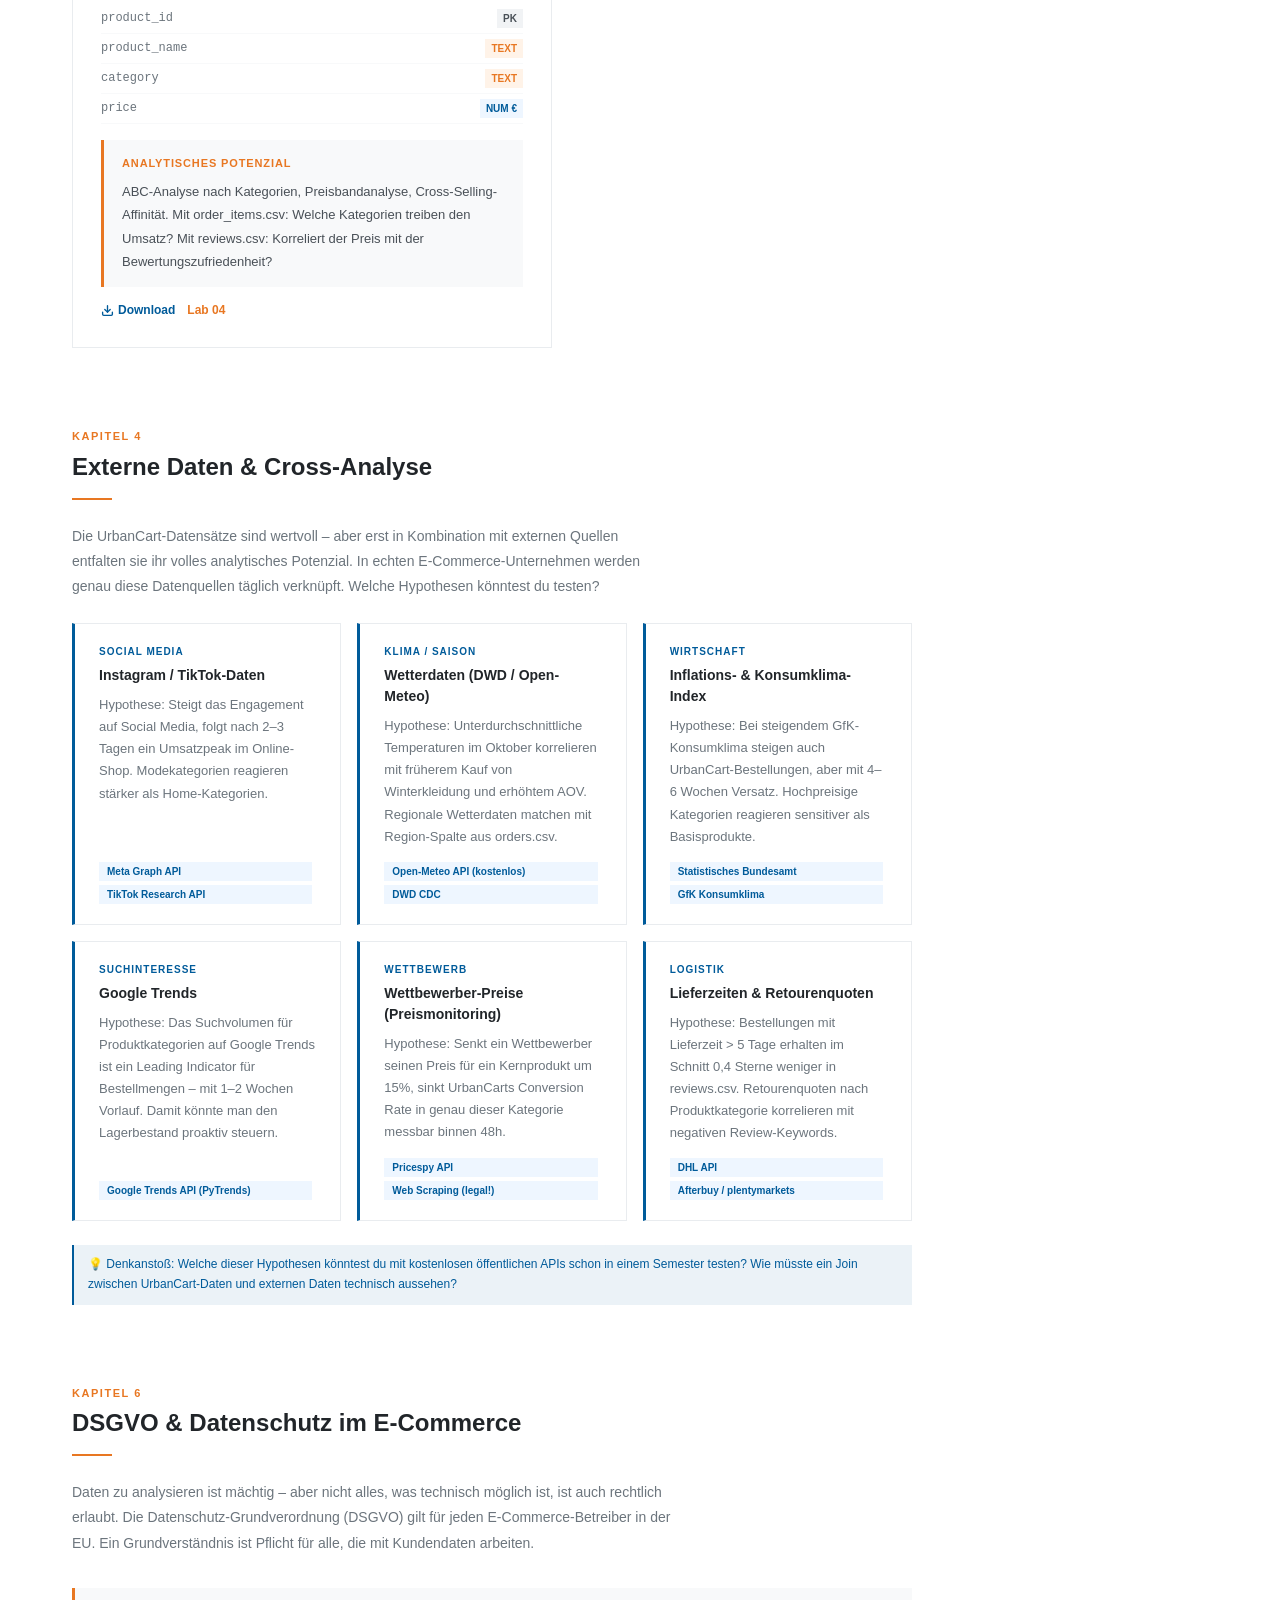
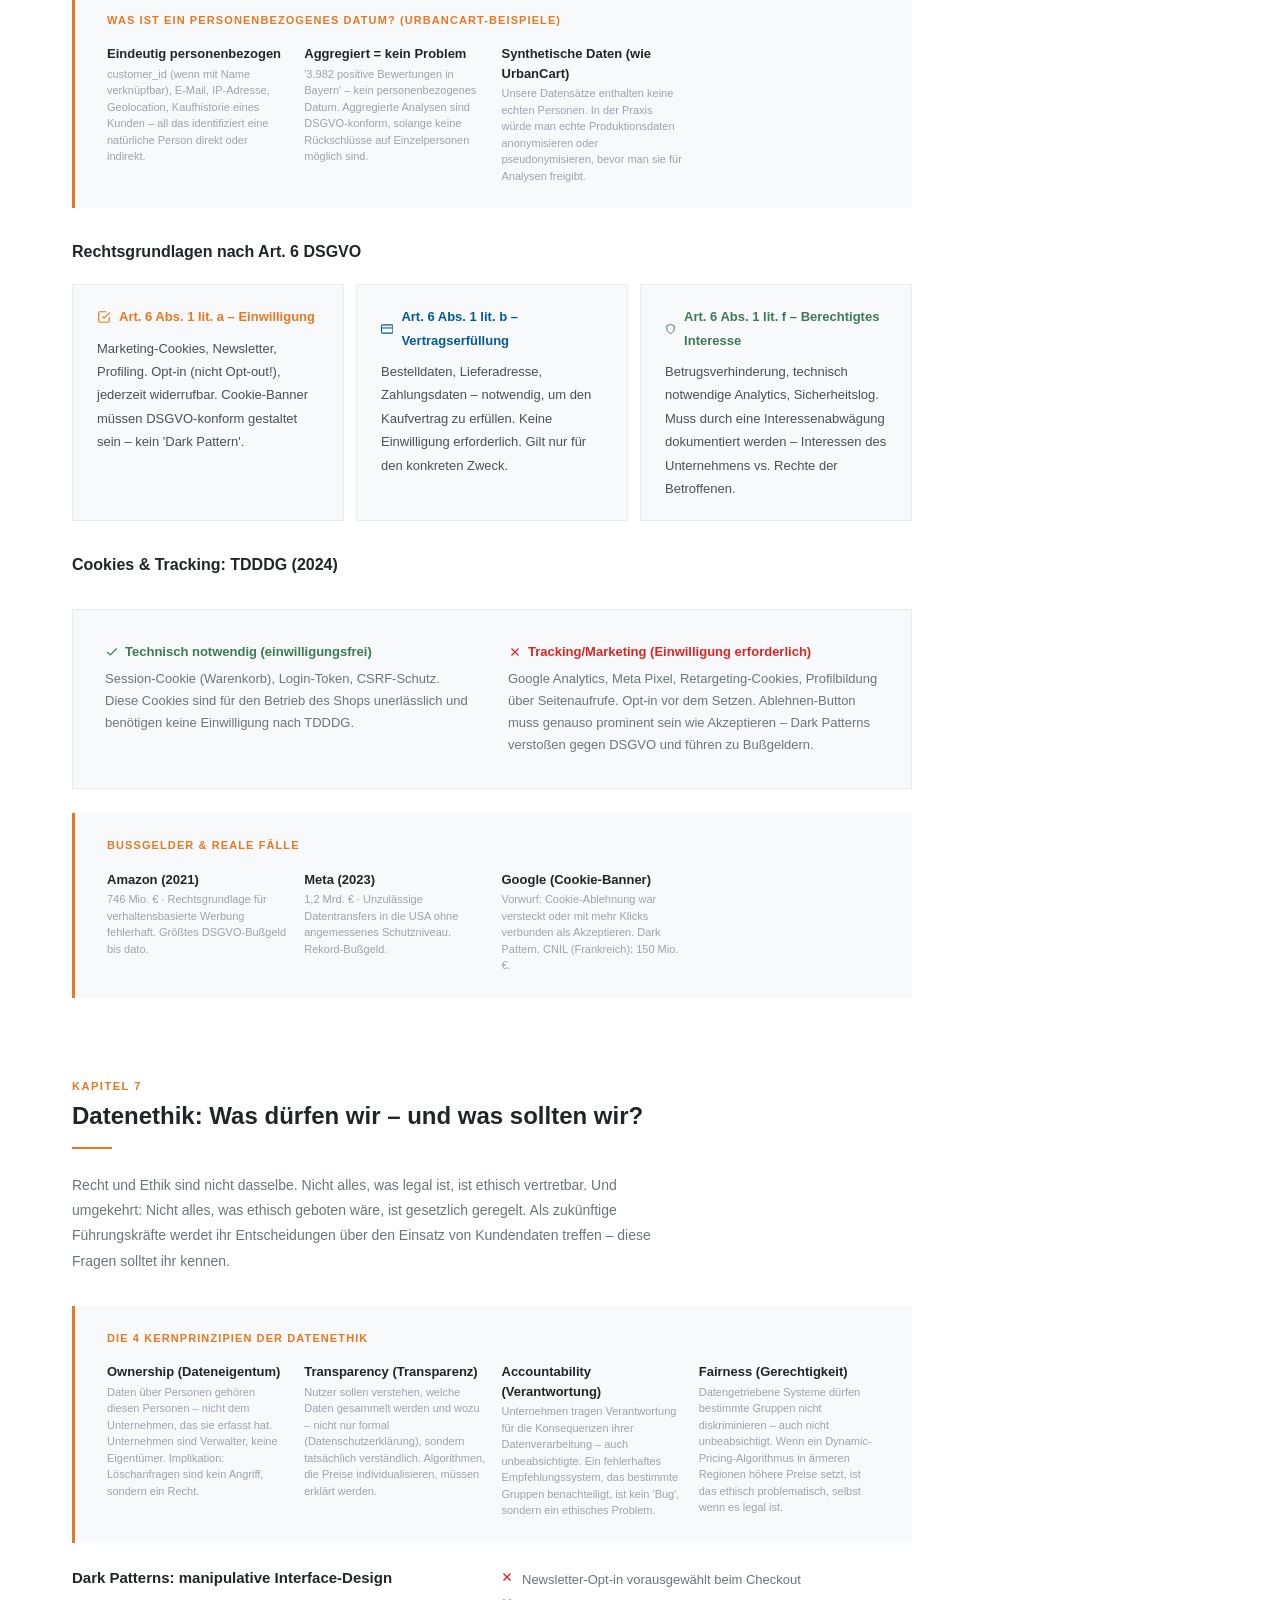
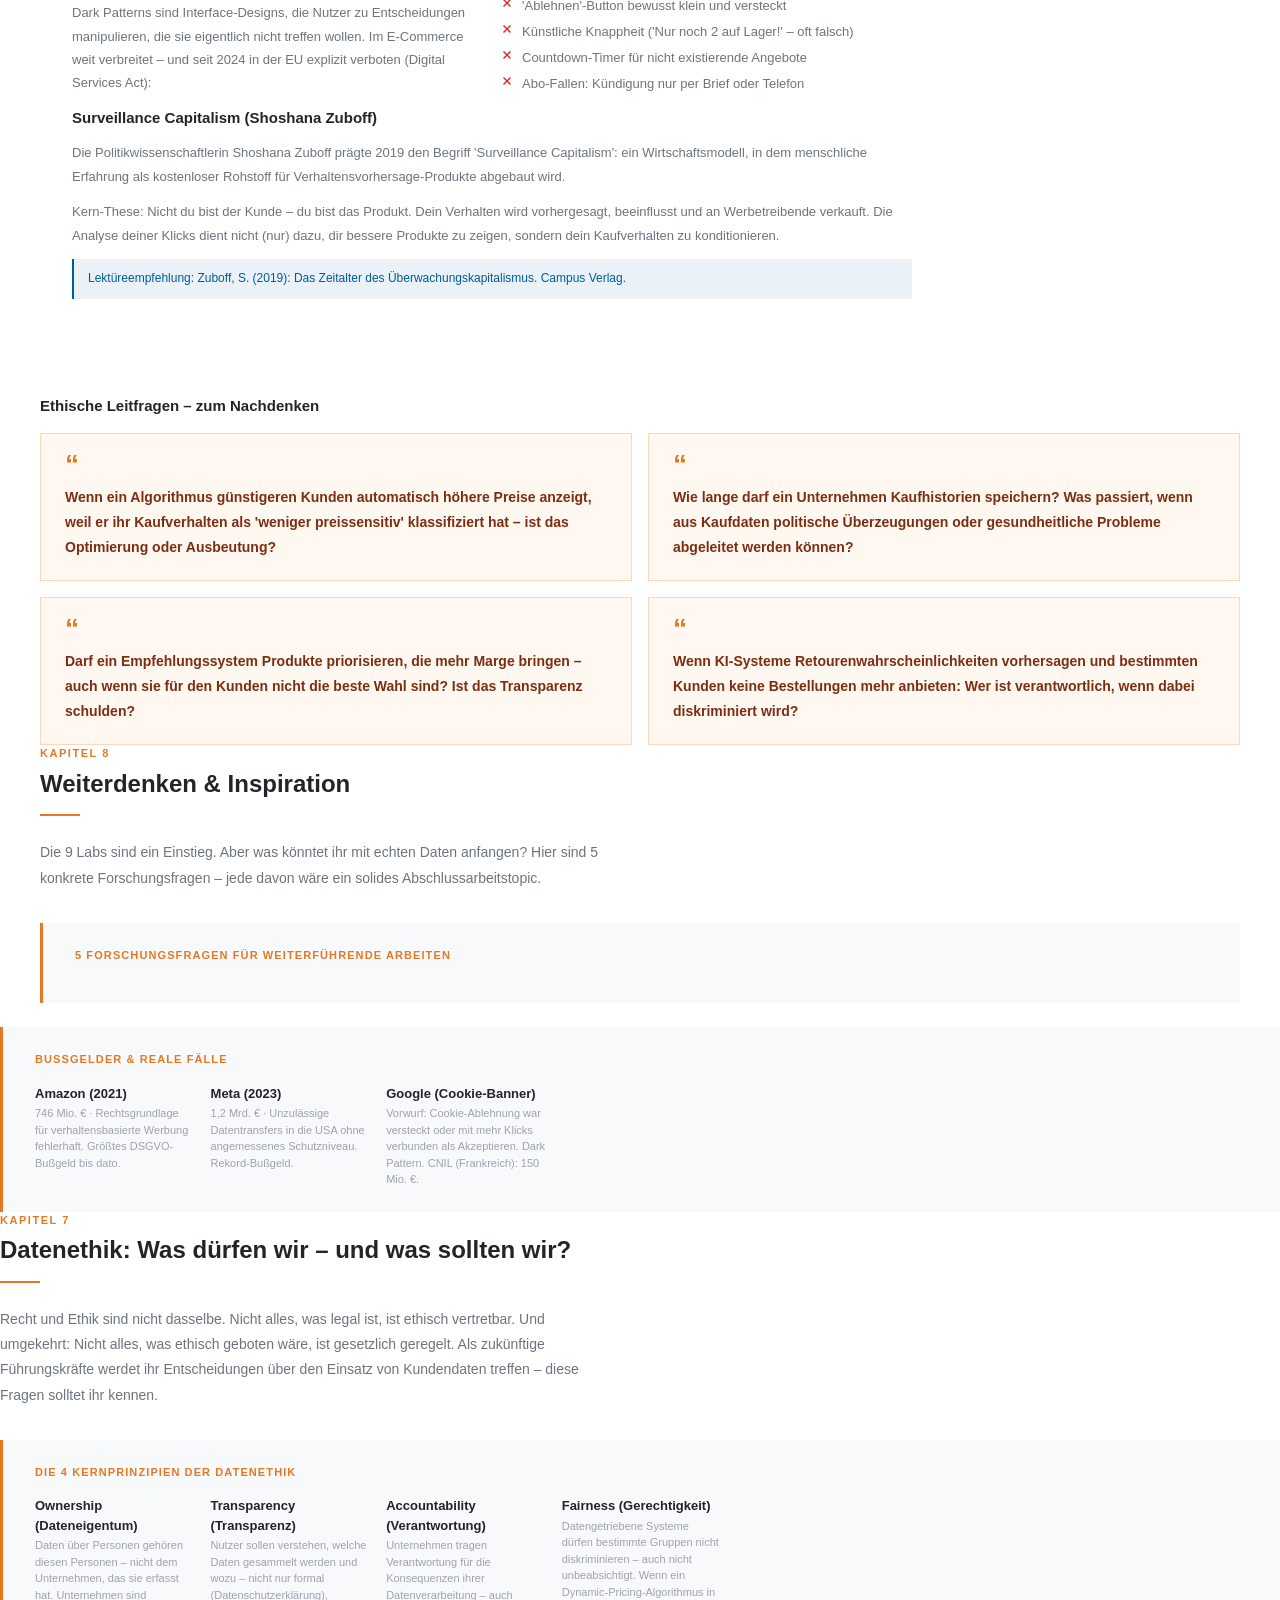
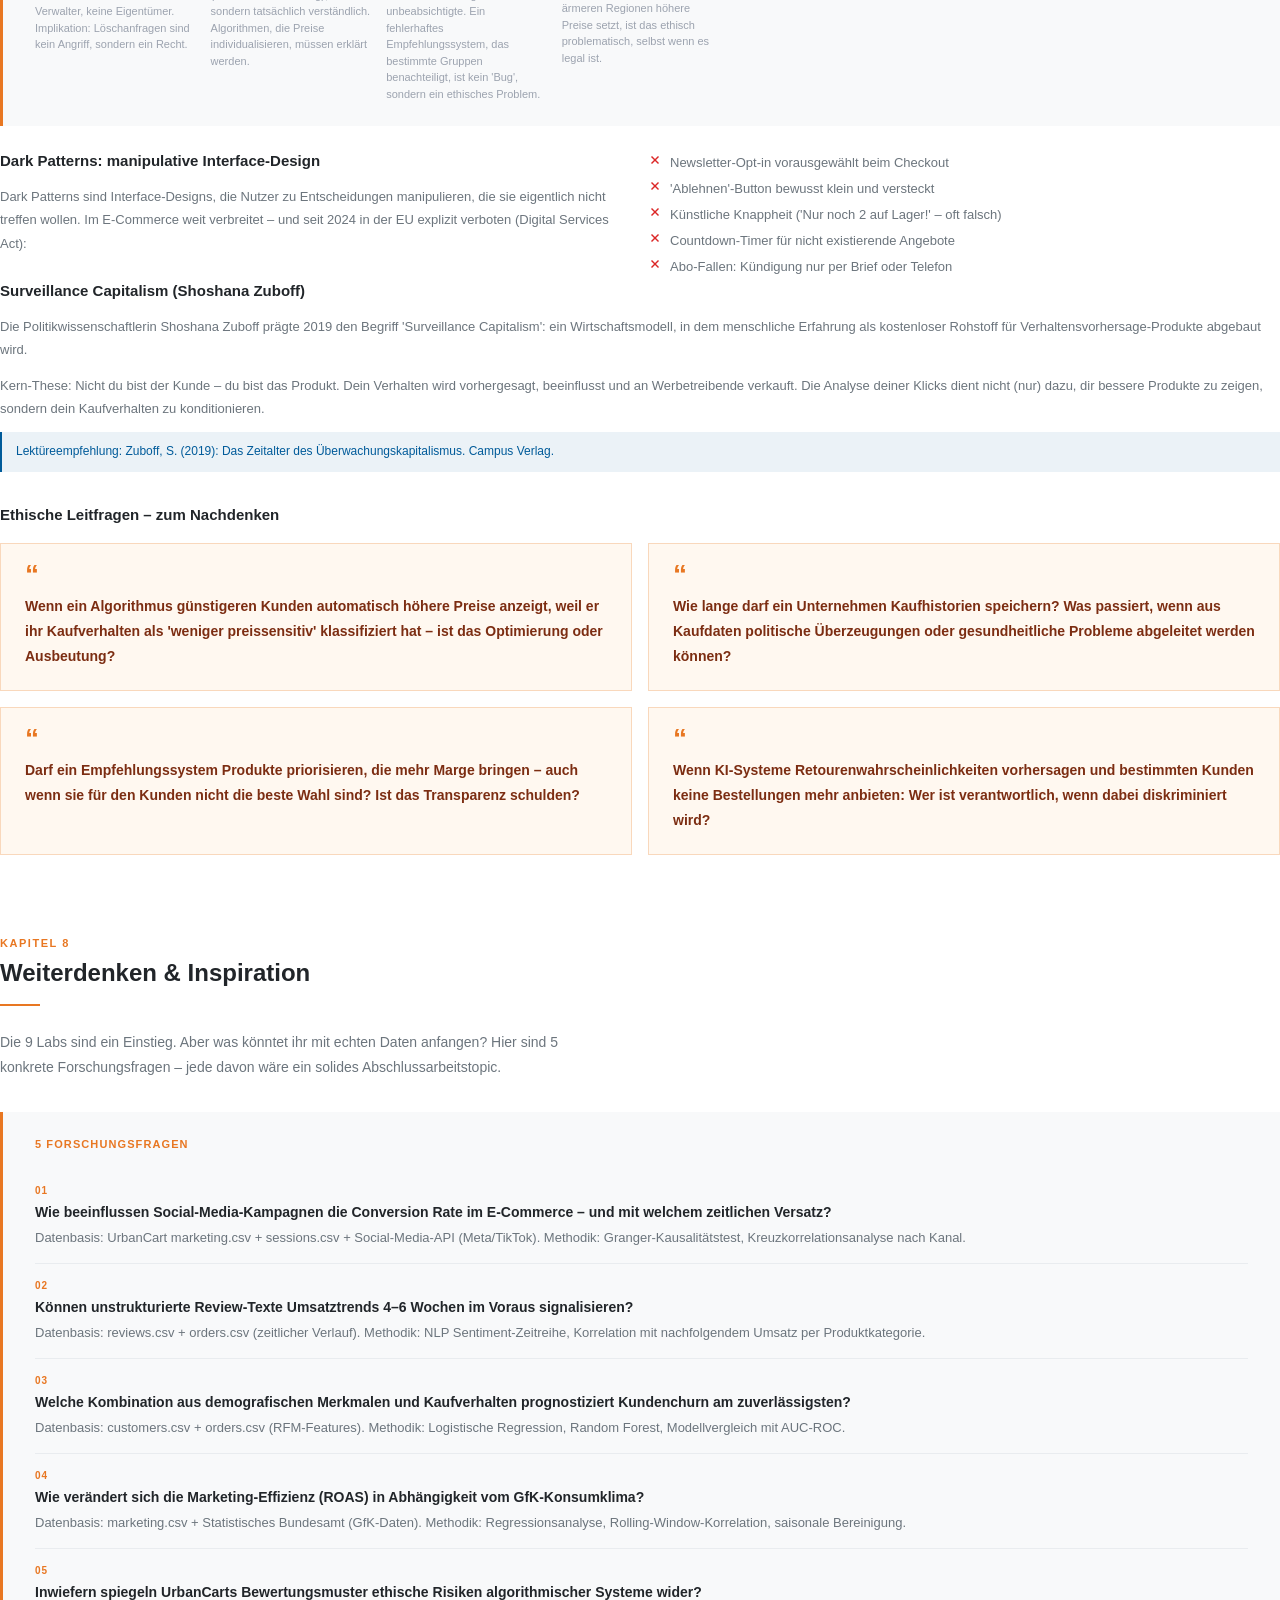
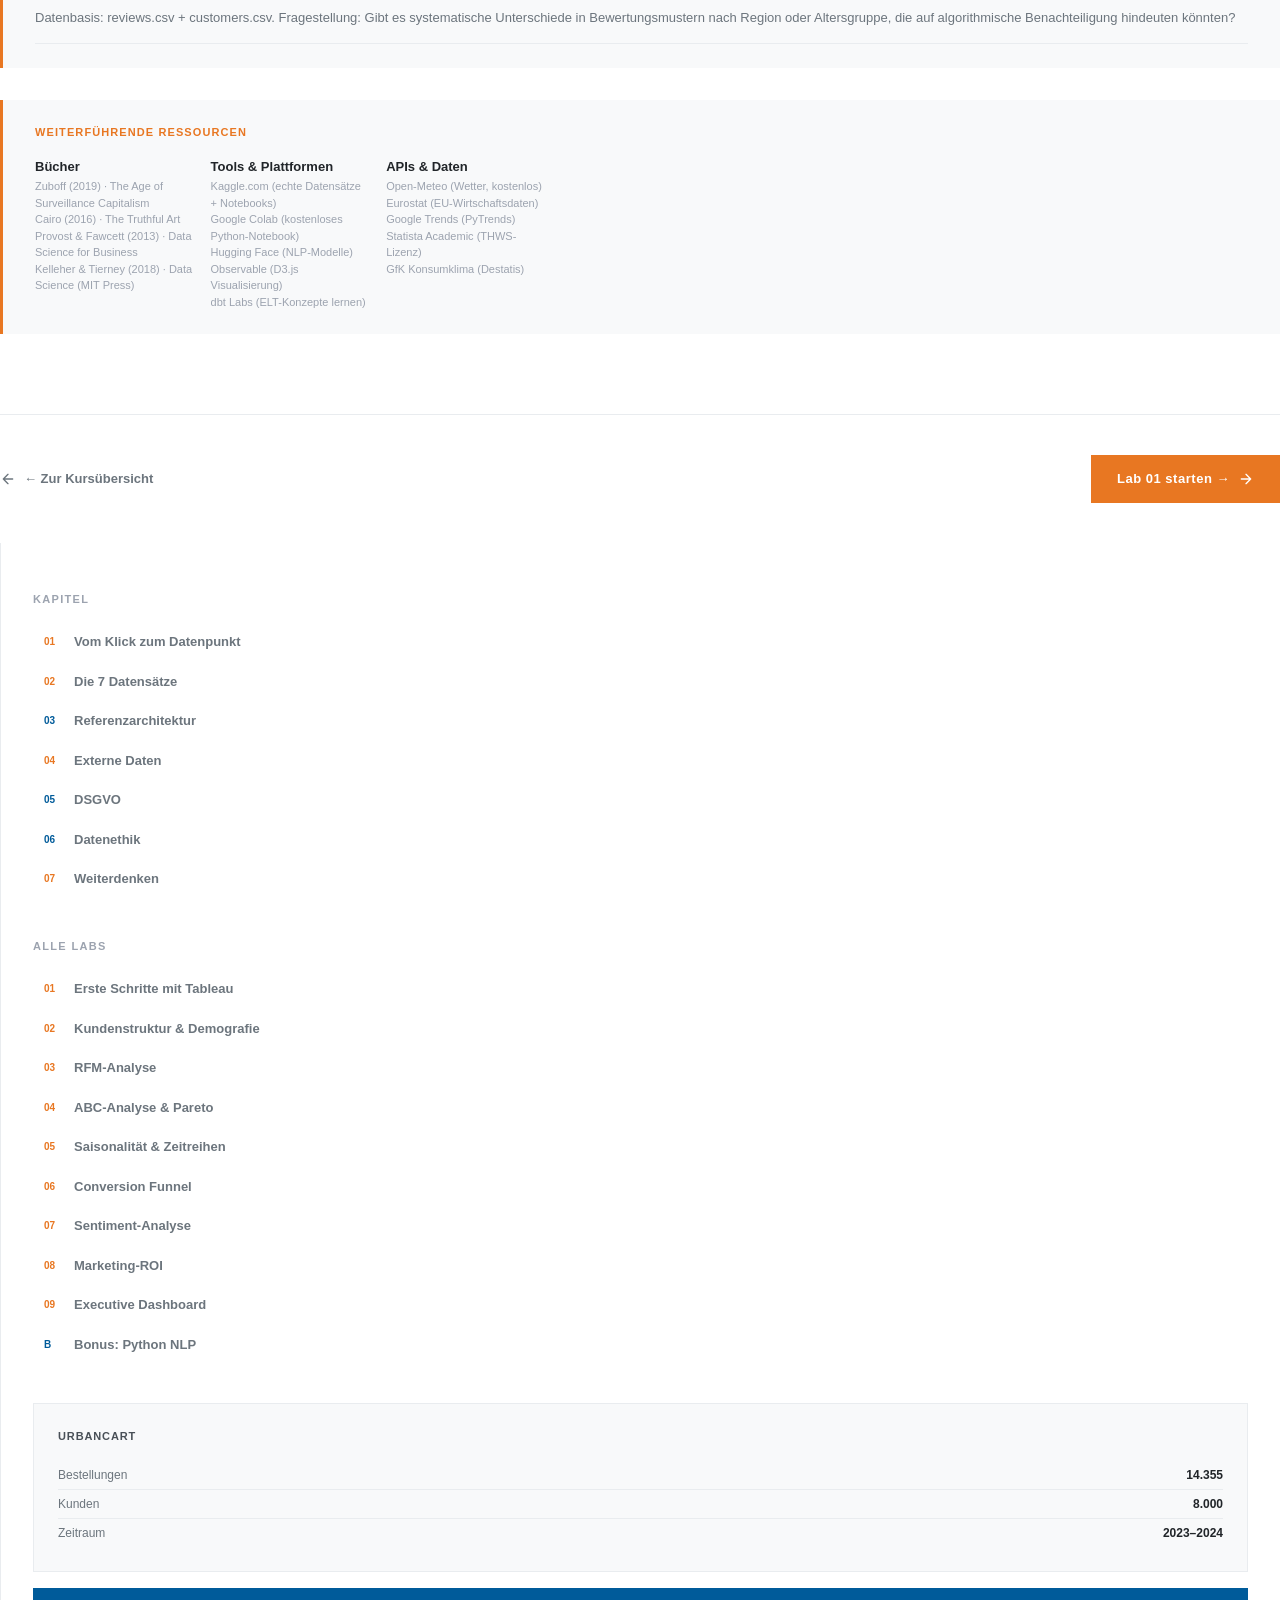
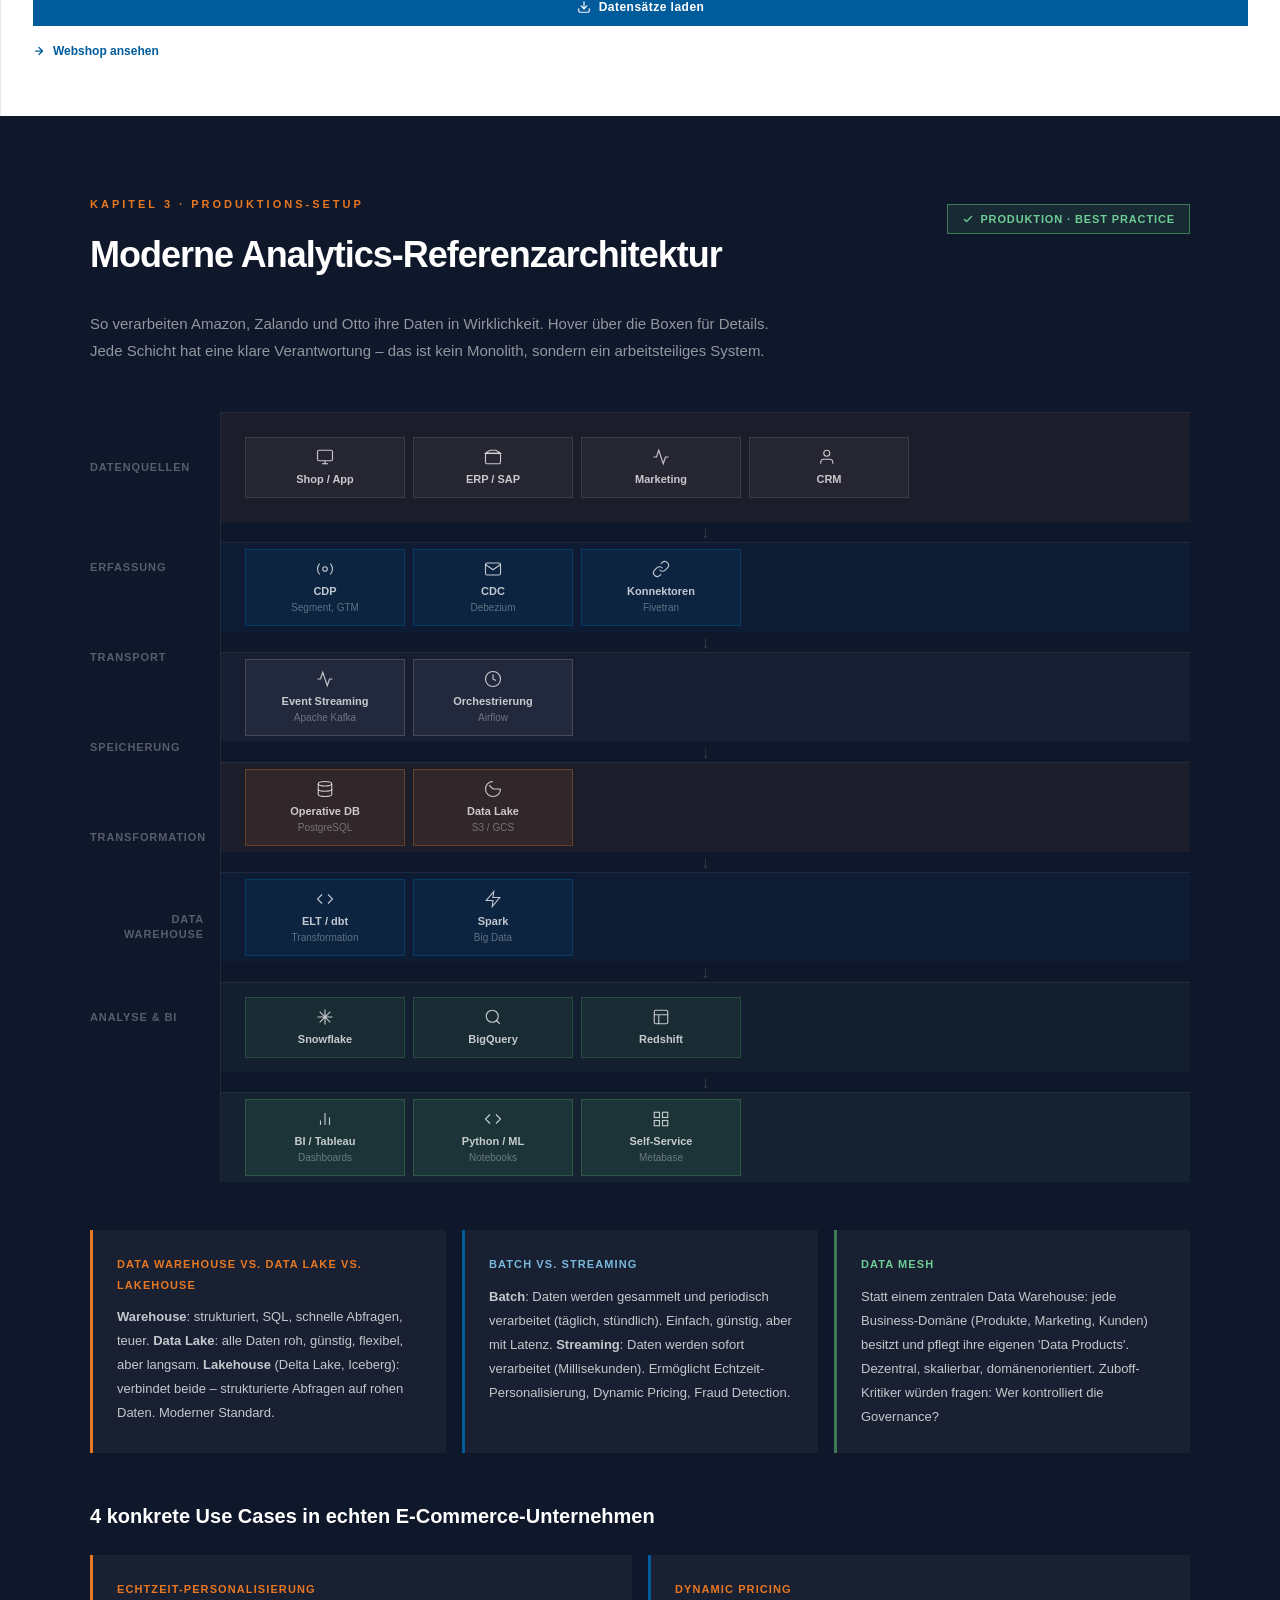
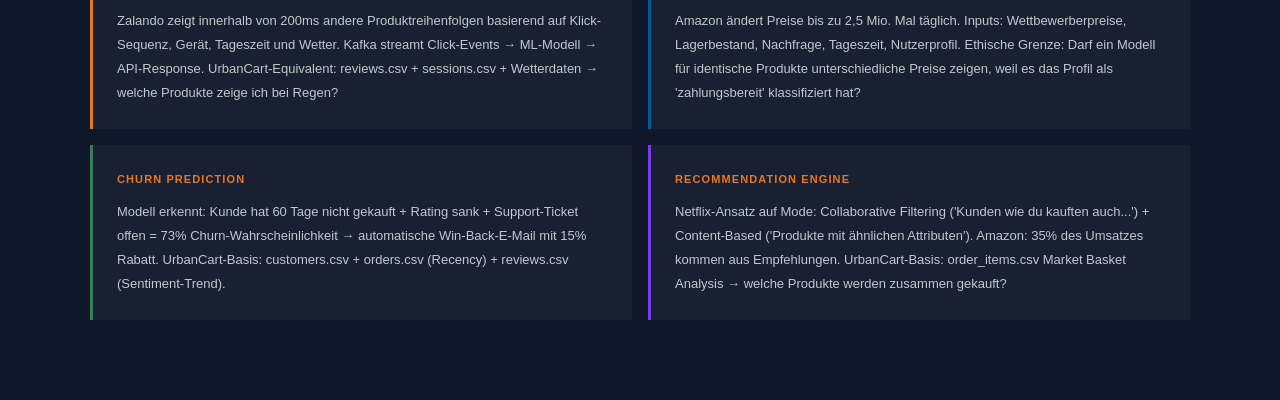
==== commit 0fe88bf1: "daten.html: research questions as infobox (same pattern as Kap7), no more step classes" ====
--- a/daten.html
+++ b/daten.html
@@ -525,59 +525,141 @@
 <!-- ════════════════════════════════════
      KAPITEL 7: WEITERDENKEN
      ════════════════════════════════════ -->
-<section class="block sr" style="margin-top:80px;border-top:1px solid var(--gray-200);">
+<section class="block sr">
   <div class="block__eyebrow" data-de="Kapitel 8" data-en="Chapter 8"></div>
   <h2 class="block__title" data-de="Weiterdenken &amp; Inspiration" data-en="Further Thinking &amp; Inspiration"></h2>
   <div class="block__rule"></div>
   <p class="block__lead" data-de="Die 9 Labs sind ein Einstieg. Aber was könntet ihr mit echten Daten anfangen? Hier sind 5 konkrete Forschungsfragen &#8211; jede davon wäre ein solides Abschlussarbeitstopic." data-en="The 9 labs are a starting point. But what could you do with real data? Here are 5 concrete research questions &#8211; each of them would make a solid thesis topic."></p>
 
-    <div class="steps" style="margin-top:24px;">
-    <details class="step" open>
-      <summary class="step__summary">
-        <div class="step__num">01</div>
-        <div class="step__title" data-de="Wie beeinflussen Social-Media-Kampagnen die Conversion Rate im E-Commerce &#8211; und mit welchem zeitlichen Versatz?" data-en="How do social media campaigns affect e-commerce conversion rates &#8211; and with what time lag?"></div>
-      </summary>
-      <div class="step__body">
-        <p data-de="Datenbasis: UrbanCart marketing.csv + sessions.csv + Social-Media-API (Meta/TikTok). Methodik: Granger-Kausalitätstest, Kreuzkorrelationsanalyse nach Kanal." data-en="Data basis: UrbanCart marketing.csv + sessions.csv + social media API (Meta/TikTok). Methodology: Granger causality test, cross-correlation analysis by channel."></p>
-      </div>
-    </details>
-    <details class="step" open>
-      <summary class="step__summary">
-        <div class="step__num">02</div>
-        <div class="step__title" data-de="Können unstrukturierte Review-Texte Umsatztrends 4&#8211;6 Wochen im Voraus signalisieren?" data-en="Can unstructured review texts signal revenue trends 4&#8211;6 weeks in advance?"></div>
-      </summary>
-      <div class="step__body">
-        <p data-de="Datenbasis: reviews.csv + orders.csv (zeitlicher Verlauf). Methodik: NLP Sentiment-Zeitreihe, Korrelation mit nachfolgendem Umsatz per Produktkategorie." data-en="Data basis: reviews.csv + orders.csv (temporal). Methodology: NLP sentiment time series, correlation with subsequent revenue per product category."></p>
-      </div>
-    </details>
-    <details class="step" open>
-      <summary class="step__summary">
-        <div class="step__num">03</div>
-        <div class="step__title" data-de="Welche Kombination aus demografischen Merkmalen und Kaufverhalten prognostiziert Kundenchurn am zuverlässigsten?" data-en="Which combination of demographic characteristics and purchase behaviour most reliably predicts customer churn?"></div>
-      </summary>
-      <div class="step__body">
-        <p data-de="Datenbasis: customers.csv + orders.csv (RFM-Features). Methodik: Logistische Regression, Random Forest, Modellvergleich mit AUC-ROC." data-en="Data basis: customers.csv + orders.csv (RFM features). Methodology: logistic regression, random forest, model comparison with AUC-ROC."></p>
-      </div>
-    </details>
-    <details class="step" open>
-      <summary class="step__summary">
-        <div class="step__num">04</div>
-        <div class="step__title" data-de="Wie verändert sich die Marketing-Effizienz (ROAS) in Abhängigkeit vom GfK-Konsumklima?" data-en="How does marketing efficiency (ROAS) vary depending on the GfK consumer confidence index?"></div>
-      </summary>
-      <div class="step__body">
-        <p data-de="Datenbasis: marketing.csv + Statistisches Bundesamt (GfK-Daten). Methodik: Regressionsanalyse, Rolling-Window-Korrelation, saisonale Bereinigung." data-en="Data basis: marketing.csv + Federal Statistical Office (GfK data). Methodology: regression analysis, rolling-window correlation, seasonal adjustment."></p>
-      </div>
-    </details>
-    <details class="step" open>
-      <summary class="step__summary">
-        <div class="step__num">05</div>
-        <div class="step__title" data-de="Inwiefern spiegeln UrbanCarts Bewertungsmuster ethische Risiken algorithmischer Systeme wider?" data-en="To what extent do UrbanCart's review patterns reflect ethical risks of algorithmic systems?"></div>
-      </summary>
-      <div class="step__body">
-        <p data-de="Datenbasis: reviews.csv + customers.csv. Fragestellung: Gibt es systematische Unterschiede in Bewertungsmustern nach Region oder Altersgruppe, die auf algorithmische Benachteiligung hindeuten könnten?" data-en="Data basis: reviews.csv + customers.csv. Question: are there systematic differences in review patterns by region or age group that might indicate algorithmic disadvantage?"></p>
-      </div>
-    </details>
-  </div>
+      <div class="infobox sr" style="margin-top:32px;">
+    <div class="infobox__title" data-de="5 Forschungsfragen f&#252;r weiterf&#252;hrende Arbeiten" data-en="5 Research Questions for Further Study"></div>
+    <div style="margin-top:8px;">
+    </div>
+  </div>
+
+</div>
+
+  <div class="infobox sr" style="margin-top:24px;">
+    <div class="infobox__title" data-de="Bußgelder &amp; reale Fälle" data-en="Fines &amp; Real Cases"></div>
+    <div class="infobox__grid">
+      <div class="infobox__item">
+        <div class="infobox__item__title">Amazon (2021)</div>
+        <div class="infobox__item__sub" data-de="746 Mio. € · Rechtsgrundlage für verhaltensbasierte Werbung fehlerhaft. Größtes DSGVO-Bußgeld bis dato." data-en="€746m · Incorrect legal basis for behavioural advertising. Largest GDPR fine at the time."></div>
+      </div>
+      <div class="infobox__item">
+        <div class="infobox__item__title">Meta (2023)</div>
+        <div class="infobox__item__sub" data-de="1,2 Mrd. € · Unzulässige Datentransfers in die USA ohne angemessenes Schutzniveau. Rekord-Bußgeld." data-en="€1.2bn · Unlawful data transfers to the US without adequate protection. Record fine."></div>
+      </div>
+      <div class="infobox__item">
+        <div class="infobox__item__title">Google (Cookie-Banner)</div>
+        <div class="infobox__item__sub" data-de="Vorwurf: Cookie-Ablehnung war versteckt oder mit mehr Klicks verbunden als Akzeptieren. Dark Pattern. CNIL (Frankreich): 150 Mio. €." data-en="Allegation: rejecting cookies was hidden or required more clicks than accepting. Dark pattern. CNIL (France): €150m."></div>
+      </div>
+    </div>
+  </div>
+</section>
+
+<!-- ════════════════════════════════════
+     KAPITEL 6: DATENETHIK
+     ════════════════════════════════════ -->
+<section class="block sr">
+  <div class="block__eyebrow" data-de="Kapitel 7" data-en="Chapter 7"></div>
+  <h2 class="block__title" data-de="Datenethik: Was dürfen wir &#8211; und was sollten wir?" data-en="Data Ethics: What may we do &#8211; and what should we?"></h2>
+  <div class="block__rule"></div>
+  <p class="block__lead" data-de="Recht und Ethik sind nicht dasselbe. Nicht alles, was legal ist, ist ethisch vertretbar. Und umgekehrt: Nicht alles, was ethisch geboten wäre, ist gesetzlich geregelt. Als zukünftige Führungskräfte werdet ihr Entscheidungen über den Einsatz von Kundendaten treffen &#8211; diese Fragen solltet ihr kennen." data-en="Law and ethics are not the same thing. Not everything that is legal is ethically justifiable. And conversely: not everything that would be ethically required is regulated by law. As future managers you will make decisions about the use of customer data &#8211; you should know these questions."></p>
+
+  <div class="infobox sr">
+    <div class="infobox__title" data-de="Die 4 Kernprinzipien der Datenethik" data-en="The 4 Core Principles of Data Ethics"></div>
+    <div class="infobox__grid">
+      <div class="infobox__item">
+        <div class="infobox__item__title" data-de="Ownership (Dateneigentum)" data-en="Ownership"></div>
+        <div class="infobox__item__sub" data-de="Daten über Personen gehören diesen Personen &#8211; nicht dem Unternehmen, das sie erfasst hat. Unternehmen sind Verwalter, keine Eigentümer. Implikation: Löschanfragen sind kein Angriff, sondern ein Recht." data-en="Data about people belongs to those people &#8211; not the company that collected it. Companies are custodians, not owners. Implication: deletion requests are not an attack but a right."></div>
+      </div>
+      <div class="infobox__item">
+        <div class="infobox__item__title" data-de="Transparency (Transparenz)" data-en="Transparency"></div>
+        <div class="infobox__item__sub" data-de="Nutzer sollen verstehen, welche Daten gesammelt werden und wozu &#8211; nicht nur formal (Datenschutzerklärung), sondern tatsächlich verständlich. Algorithmen, die Preise individualisieren, müssen erklärt werden." data-en="Users should understand what data is collected and why &#8211; not just formally (privacy policy) but actually comprehensibly. Algorithms that personalise prices must be explainable."></div>
+      </div>
+      <div class="infobox__item">
+        <div class="infobox__item__title" data-de="Accountability (Verantwortung)" data-en="Accountability"></div>
+        <div class="infobox__item__sub" data-de="Unternehmen tragen Verantwortung für die Konsequenzen ihrer Datenverarbeitung &#8211; auch unbeabsichtigte. Ein fehlerhaftes Empfehlungssystem, das bestimmte Gruppen benachteiligt, ist kein 'Bug', sondern ein ethisches Problem." data-en="Companies bear responsibility for the consequences of their data processing &#8211; including unintended ones. A flawed recommendation system that disadvantages certain groups is not just a 'bug' but an ethical problem."></div>
+      </div>
+      <div class="infobox__item">
+        <div class="infobox__item__title" data-de="Fairness (Gerechtigkeit)" data-en="Fairness"></div>
+        <div class="infobox__item__sub" data-de="Datengetriebene Systeme dürfen bestimmte Gruppen nicht diskriminieren &#8211; auch nicht unbeabsichtigt. Wenn ein Dynamic-Pricing-Algorithmus in ärmeren Regionen höhere Preise setzt, ist das ethisch problematisch, selbst wenn es legal ist." data-en="Data-driven systems must not discriminate against certain groups &#8211; even unintentionally. If a dynamic pricing algorithm sets higher prices in poorer regions, that is ethically problematic even if legal."></div>
+      </div>
+    </div>
+  </div>
+
+  <div style="display:grid;grid-template-columns:1fr 1fr;gap:16px;margin-top:24px;align-items:stretch;" class="sr">
+    <div>
+      <h3 style="font-size:15px;font-weight:800;margin-bottom:12px;" data-de="Dark Patterns: manipulative Interface-Design" data-en="Dark Patterns: Manipulative Interface Design"></h3>
+      <p style="font-size:13px;color:var(--gray-600);line-height:1.8;margin-bottom:12px;" data-de="Dark Patterns sind Interface-Designs, die Nutzer zu Entscheidungen manipulieren, die sie eigentlich nicht treffen wollen. Im E-Commerce weit verbreitet &#8211; und seit 2024 in der EU explizit verboten (Digital Services Act):" data-en="Dark patterns are interface designs that manipulate users into decisions they would not otherwise make. Widespread in e-commerce &#8211; and since 2024 explicitly prohibited in the EU (Digital Services Act):"></div>
+      <ul style="font-size:13px;color:var(--gray-600);line-height:2;list-style:none;padding:0;">
+        <li style="display:flex;gap:8px;align-items:flex-start;"><svg width="14" height="14" viewBox="0 0 24 24" fill="none" stroke="#DC2626" stroke-width="2.5" style="flex-shrink:0;margin-top:3px"><line x1="18" y1="6" x2="6" y2="18"/><line x1="6" y1="6" x2="18" y2="18"/></svg><span data-de="Newsletter-Opt-in vorausgewählt beim Checkout" data-en="Newsletter opt-in pre-selected at checkout"></span></li>
+        <li style="display:flex;gap:8px;align-items:flex-start;"><svg width="14" height="14" viewBox="0 0 24 24" fill="none" stroke="#DC2626" stroke-width="2.5" style="flex-shrink:0;margin-top:3px"><line x1="18" y1="6" x2="6" y2="18"/><line x1="6" y1="6" x2="18" y2="18"/></svg><span data-de="'Ablehnen'-Button bewusst klein und versteckt" data-en="'Reject' button deliberately small and hidden"></span></li>
+        <li style="display:flex;gap:8px;align-items:flex-start;"><svg width="14" height="14" viewBox="0 0 24 24" fill="none" stroke="#DC2626" stroke-width="2.5" style="flex-shrink:0;margin-top:3px"><line x1="18" y1="6" x2="6" y2="18"/><line x1="6" y1="6" x2="18" y2="18"/></svg><span data-de="Künstliche Knappheit ('Nur noch 2 auf Lager!' &#8211; oft falsch)" data-en="Artificial scarcity ('Only 2 left in stock!' &#8211; often false)"></span></li>
+        <li style="display:flex;gap:8px;align-items:flex-start;"><svg width="14" height="14" viewBox="0 0 24 24" fill="none" stroke="#DC2626" stroke-width="2.5" style="flex-shrink:0;margin-top:3px"><line x1="18" y1="6" x2="6" y2="18"/><line x1="6" y1="6" x2="18" y2="18"/></svg><span data-de="Countdown-Timer für nicht existierende Angebote" data-en="Countdown timer for non-existent deals"></span></li>
+        <li style="display:flex;gap:8px;align-items:flex-start;"><svg width="14" height="14" viewBox="0 0 24 24" fill="none" stroke="#DC2626" stroke-width="2.5" style="flex-shrink:0;margin-top:3px"><line x1="18" y1="6" x2="6" y2="18"/><line x1="6" y1="6" x2="18" y2="18"/></svg><span data-de="Abo-Fallen: Kündigung nur per Brief oder Telefon" data-en="Subscription traps: cancellation only by letter or phone"></span></li>
+      </ul>
+    </div>
+    <div>
+      <h3 style="font-size:15px;font-weight:800;margin-bottom:12px;" data-de="Surveillance Capitalism (Shoshana Zuboff)" data-en="Surveillance Capitalism (Shoshana Zuboff)"></h3>
+      <p style="font-size:13px;color:var(--gray-600);line-height:1.8;" data-de="Die Politikwissenschaftlerin Shoshana Zuboff prägte 2019 den Begriff 'Surveillance Capitalism': ein Wirtschaftsmodell, in dem menschliche Erfahrung als kostenloser Rohstoff für Verhaltensvorhersage-Produkte abgebaut wird." data-en="Political scientist Shoshana Zuboff coined the term 'surveillance capitalism' in 2019: an economic model in which human experience is mined as free raw material for behavioural prediction products."></p>
+      <p style="font-size:13px;color:var(--gray-600);line-height:1.8;margin-top:12px;" data-de="Kern-These: Nicht du bist der Kunde &#8211; du bist das Produkt. Dein Verhalten wird vorhergesagt, beeinflusst und an Werbetreibende verkauft. Die Analyse deiner Klicks dient nicht (nur) dazu, dir bessere Produkte zu zeigen, sondern dein Kaufverhalten zu konditionieren." data-en="Core thesis: you are not the customer &#8211; you are the product. Your behaviour is predicted, influenced and sold to advertisers. Analysing your clicks serves not (only) to show you better products, but to condition your purchasing behaviour."></p>
+      <div class="step__tip" style="margin-top:12px;" data-de="Lektüreempfehlung: Zuboff, S. (2019): Das Zeitalter des Überwachungskapitalismus. Campus Verlag." data-en="Reading recommendation: Zuboff, S. (2019): The Age of Surveillance Capitalism. PublicAffairs."></div>
+    </div>
+  </div>
+
+  <div style="margin-top:32px;">
+    <h3 style="font-size:15px;font-weight:800;margin-bottom:16px;color:var(--gray-900);" data-de="Ethische Leitfragen &#8211; zum Nachdenken" data-en="Ethical Questions &#8211; for Reflection"></h3>
+    <div style="display:grid;grid-template-columns:1fr 1fr;gap:16px;align-items:stretch;">
+      <div class="ethics-q" data-de="Wenn ein Algorithmus günstigeren Kunden automatisch höhere Preise anzeigt, weil er ihr Kaufverhalten als 'weniger preissensitiv' klassifiziert hat &#8211; ist das Optimierung oder Ausbeutung?" data-en="If an algorithm automatically shows higher prices to customers because it has classified their buying behaviour as 'less price-sensitive' &#8211; is that optimisation or exploitation?"></div>
+      <div class="ethics-q" data-de="Wie lange darf ein Unternehmen Kaufhistorien speichern? Was passiert, wenn aus Kaufdaten politische Überzeugungen oder gesundheitliche Probleme abgeleitet werden können?" data-en="How long may a company store purchase histories? What happens when political views or health issues can be inferred from purchase data?"></div>
+      <div class="ethics-q" data-de="Darf ein Empfehlungssystem Produkte priorisieren, die mehr Marge bringen &#8211; auch wenn sie für den Kunden nicht die beste Wahl sind? Ist das Transparenz schulden?" data-en="May a recommendation system prioritise products that generate more margin &#8211; even if they are not the best choice for the customer? Does transparency owe something here?"></div>
+      <div class="ethics-q" data-de="Wenn KI-Systeme Retourenwahrscheinlichkeiten vorhersagen und bestimmten Kunden keine Bestellungen mehr anbieten: Wer ist verantwortlich, wenn dabei diskriminiert wird?" data-en="If AI systems predict return probabilities and stop offering certain customers new orders: who is responsible if discrimination results?"></div>
+    </div>
+  </div>
+</section>
+
+<!-- ════════════════════════════════════
+     KAPITEL 7: WEITERDENKEN
+     ════════════════════════════════════ -->
+<section class="block sr">
+  <div class="block__eyebrow" data-de="Kapitel 8" data-en="Chapter 8"></div>
+  <h2 class="block__title" data-de="Weiterdenken &amp; Inspiration" data-en="Further Thinking &amp; Inspiration"></h2>
+  <div class="block__rule"></div>
+  <p class="block__lead" data-de="Die 9 Labs sind ein Einstieg. Aber was könntet ihr mit echten Daten anfangen? Hier sind 5 konkrete Forschungsfragen &#8211; jede davon wäre ein solides Abschlussarbeitstopic." data-en="The 9 labs are a starting point. But what could you do with real data? Here are 5 concrete research questions &#8211; each of them would make a solid thesis topic."></p>
+
+  <div class="infobox sr" style="margin-top:32px;">
+    <div class="infobox__title" data-de="5 Forschungsfragen" data-en="5 Research Questions"></div>
+    <div>
+      <div style="padding:14px 0;border-bottom:1px solid var(--gray-200);">
+        <div style="font-size:10px;font-weight:800;color:var(--orange);letter-spacing:.1em;margin-bottom:4px;">01</div>
+        <div style="font-size:14px;font-weight:700;color:var(--gray-900);margin-bottom:4px;" data-de="Wie beeinflussen Social-Media-Kampagnen die Conversion Rate im E-Commerce &#8211; und mit welchem zeitlichen Versatz?" data-en="How do social media campaigns affect e-commerce conversion rates &#8211; and with what time lag?"></div>
+        <div style="font-size:13px;color:var(--gray-600);line-height:1.7;" data-de="Datenbasis: UrbanCart marketing.csv + sessions.csv + Social-Media-API (Meta/TikTok). Methodik: Granger-Kausalitätstest, Kreuzkorrelationsanalyse nach Kanal." data-en="Data basis: UrbanCart marketing.csv + sessions.csv + social media API (Meta/TikTok). Methodology: Granger causality test, cross-correlation analysis by channel."></div>
+      </div>
+      <div style="padding:14px 0;border-bottom:1px solid var(--gray-200);">
+        <div style="font-size:10px;font-weight:800;color:var(--orange);letter-spacing:.1em;margin-bottom:4px;">02</div>
+        <div style="font-size:14px;font-weight:700;color:var(--gray-900);margin-bottom:4px;" data-de="Können unstrukturierte Review-Texte Umsatztrends 4&#8211;6 Wochen im Voraus signalisieren?" data-en="Can unstructured review texts signal revenue trends 4&#8211;6 weeks in advance?"></div>
+        <div style="font-size:13px;color:var(--gray-600);line-height:1.7;" data-de="Datenbasis: reviews.csv + orders.csv (zeitlicher Verlauf). Methodik: NLP Sentiment-Zeitreihe, Korrelation mit nachfolgendem Umsatz per Produktkategorie." data-en="Data basis: reviews.csv + orders.csv (temporal). Methodology: NLP sentiment time series, correlation with subsequent revenue per product category."></div>
+      </div>
+      <div style="padding:14px 0;border-bottom:1px solid var(--gray-200);">
+        <div style="font-size:10px;font-weight:800;color:var(--orange);letter-spacing:.1em;margin-bottom:4px;">03</div>
+        <div style="font-size:14px;font-weight:700;color:var(--gray-900);margin-bottom:4px;" data-de="Welche Kombination aus demografischen Merkmalen und Kaufverhalten prognostiziert Kundenchurn am zuverlässigsten?" data-en="Which combination of demographic characteristics and purchase behaviour most reliably predicts customer churn?"></div>
+        <div style="font-size:13px;color:var(--gray-600);line-height:1.7;" data-de="Datenbasis: customers.csv + orders.csv (RFM-Features). Methodik: Logistische Regression, Random Forest, Modellvergleich mit AUC-ROC." data-en="Data basis: customers.csv + orders.csv (RFM features). Methodology: logistic regression, random forest, model comparison with AUC-ROC."></div>
+      </div>
+      <div style="padding:14px 0;border-bottom:1px solid var(--gray-200);">
+        <div style="font-size:10px;font-weight:800;color:var(--orange);letter-spacing:.1em;margin-bottom:4px;">04</div>
+        <div style="font-size:14px;font-weight:700;color:var(--gray-900);margin-bottom:4px;" data-de="Wie verändert sich die Marketing-Effizienz (ROAS) in Abhängigkeit vom GfK-Konsumklima?" data-en="How does marketing efficiency (ROAS) vary depending on the GfK consumer confidence index?"></div>
+        <div style="font-size:13px;color:var(--gray-600);line-height:1.7;" data-de="Datenbasis: marketing.csv + Statistisches Bundesamt (GfK-Daten). Methodik: Regressionsanalyse, Rolling-Window-Korrelation, saisonale Bereinigung." data-en="Data basis: marketing.csv + Federal Statistical Office (GfK data). Methodology: regression analysis, rolling-window correlation, seasonal adjustment."></div>
+      </div>
+      <div style="padding:14px 0;border-bottom:1px solid var(--gray-200);">
+        <div style="font-size:10px;font-weight:800;color:var(--orange);letter-spacing:.1em;margin-bottom:4px;">05</div>
+        <div style="font-size:14px;font-weight:700;color:var(--gray-900);margin-bottom:4px;" data-de="Inwiefern spiegeln UrbanCarts Bewertungsmuster ethische Risiken algorithmischer Systeme wider?" data-en="To what extent do UrbanCart's review patterns reflect ethical risks of algorithmic systems?"></div>
+        <div style="font-size:13px;color:var(--gray-600);line-height:1.7;" data-de="Datenbasis: reviews.csv + customers.csv. Fragestellung: Gibt es systematische Unterschiede in Bewertungsmustern nach Region oder Altersgruppe, die auf algorithmische Benachteiligung hindeuten könnten?" data-en="Data basis: reviews.csv + customers.csv. Question: are there systematic differences in review patterns by region or age group that might indicate algorithmic disadvantage?"></div>
+      </div>
+    </div>
+  </div>
+
 
   <div class="infobox sr" style="margin-top:32px;">
     <div class="infobox__title" data-de="Weiterführende Ressourcen" data-en="Further Resources"></div>
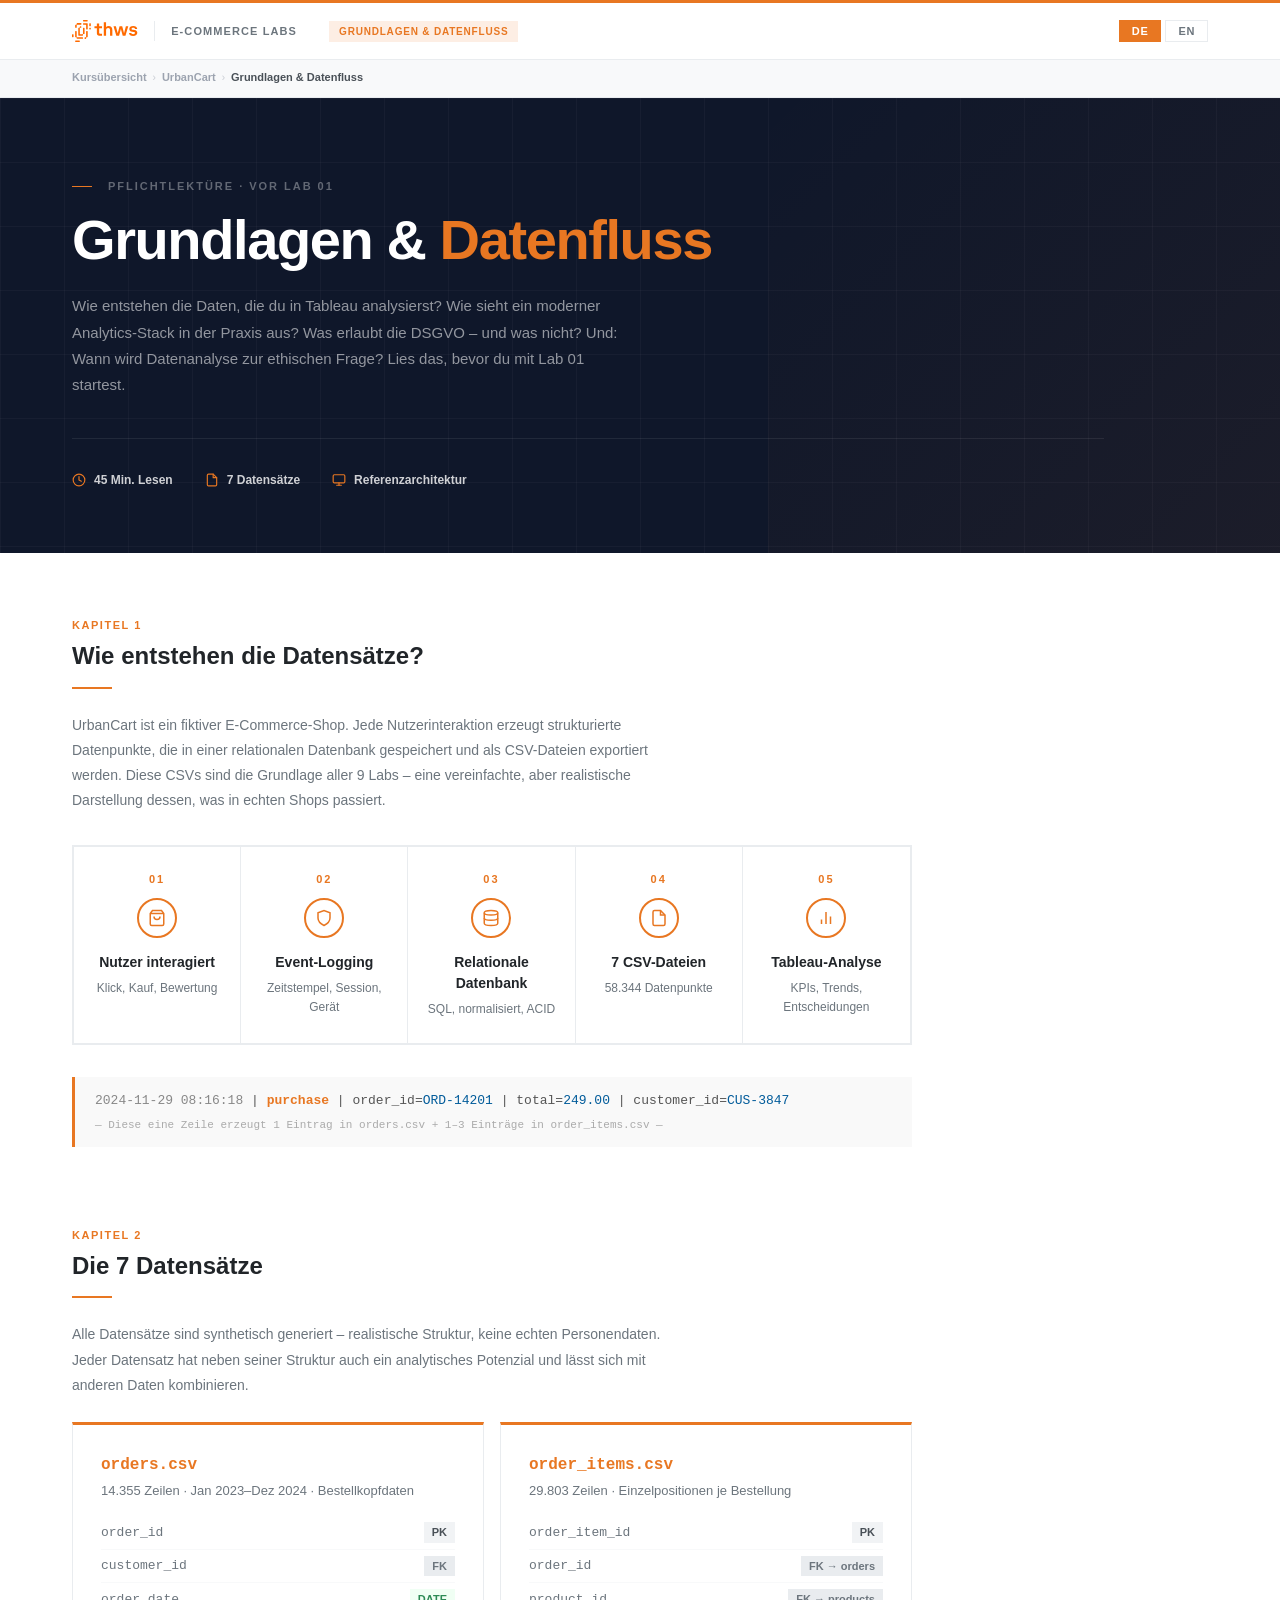
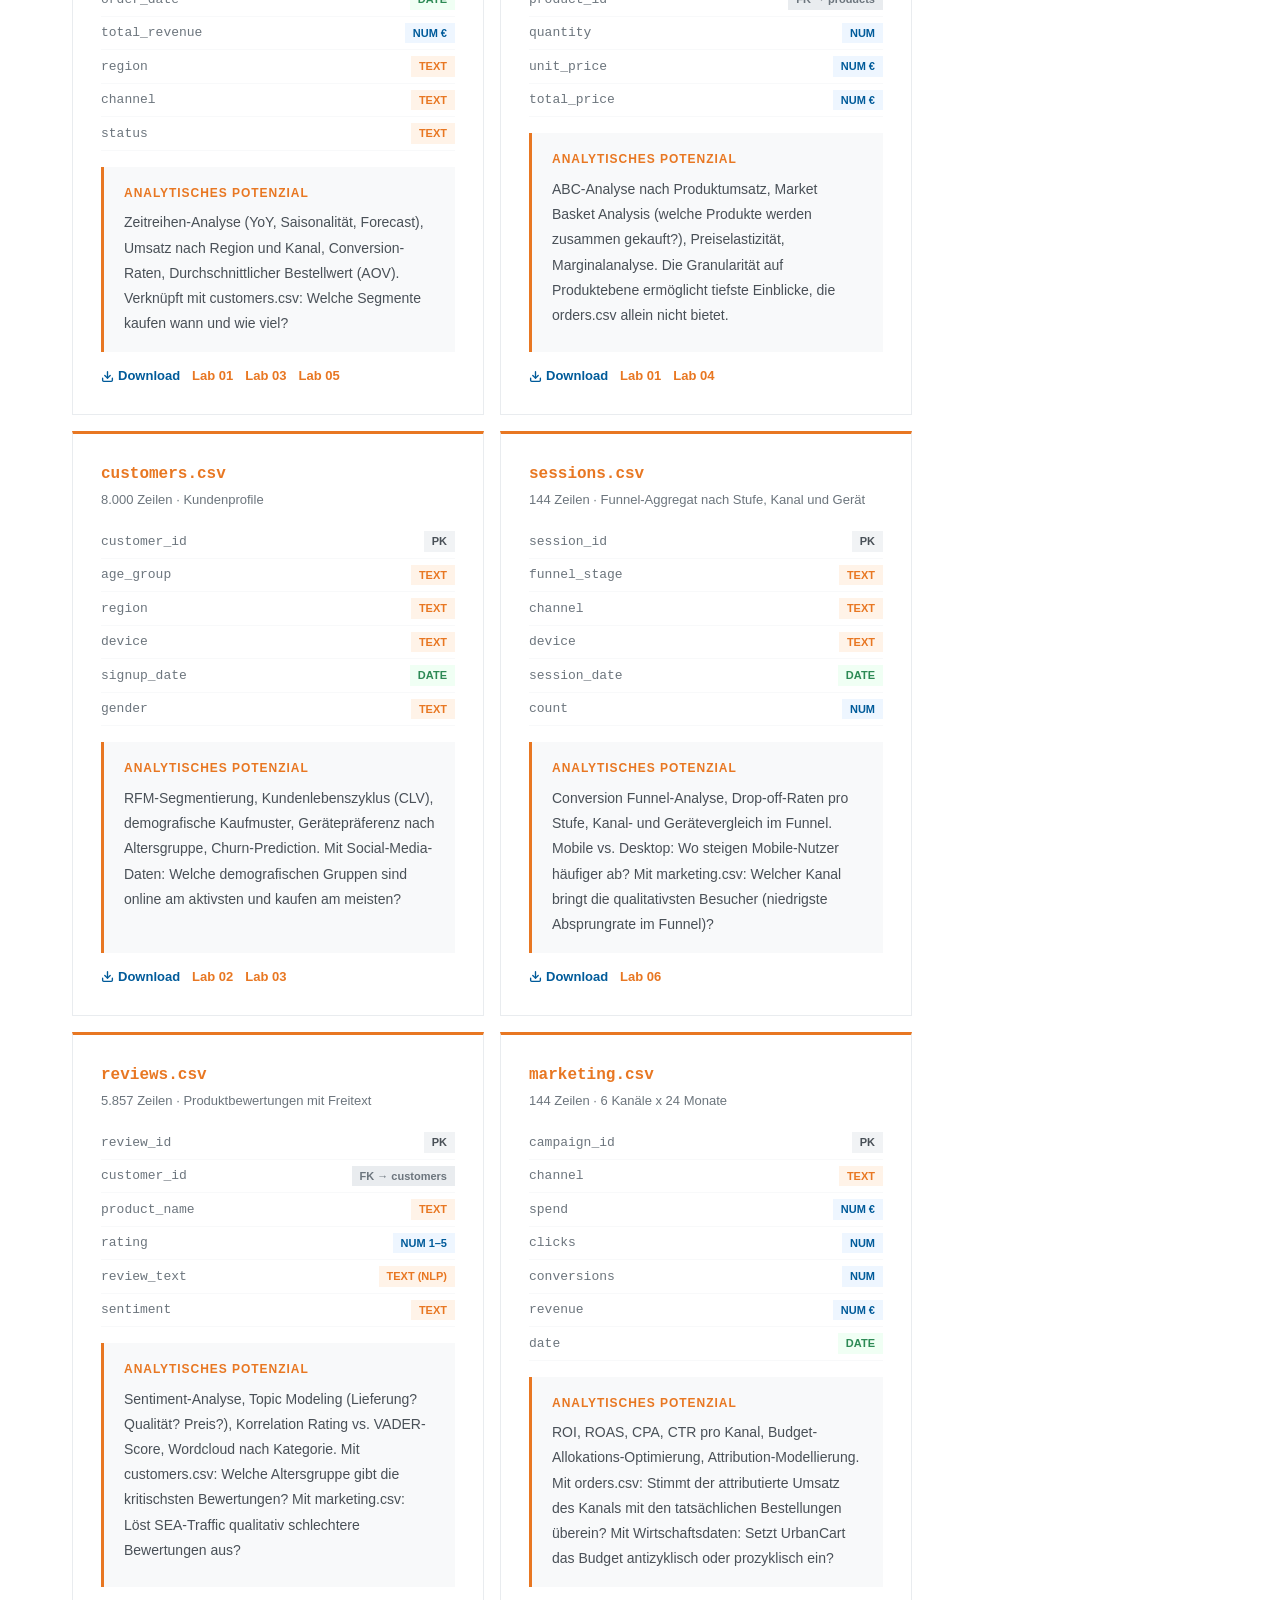
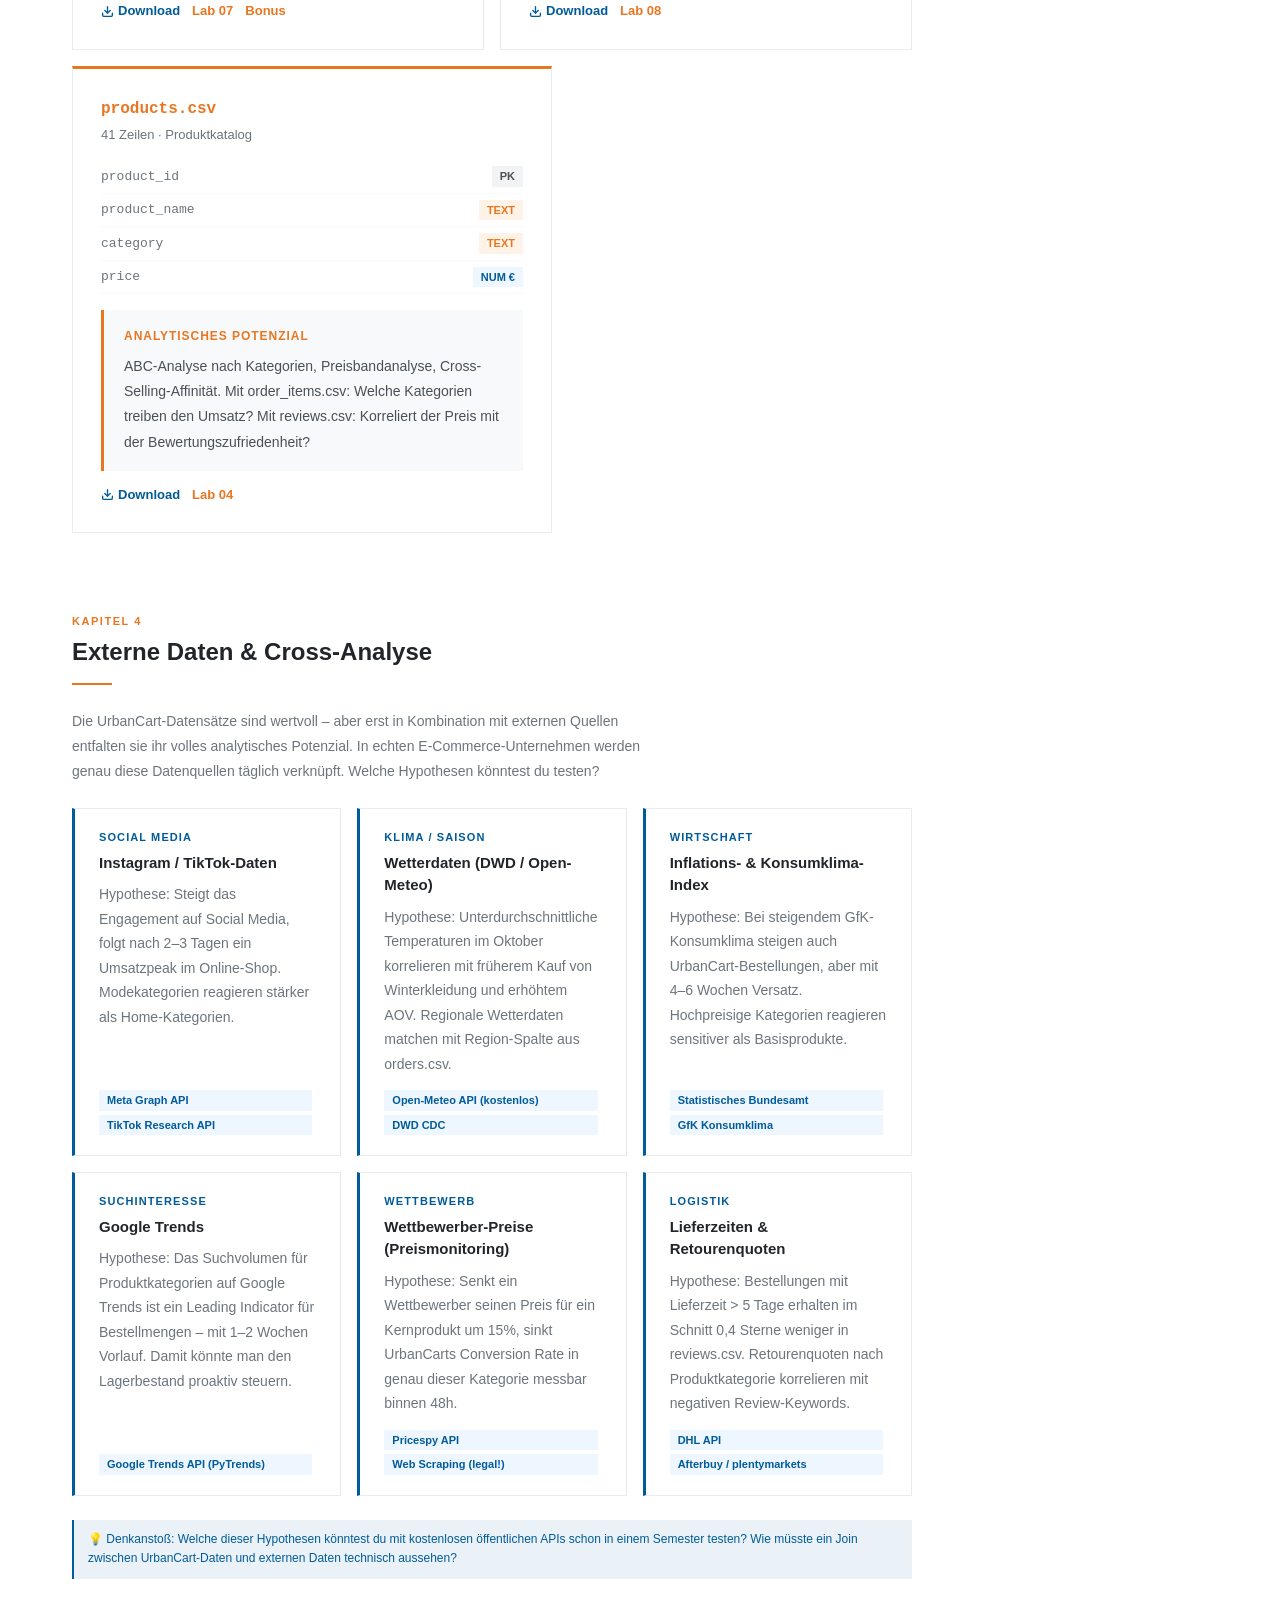
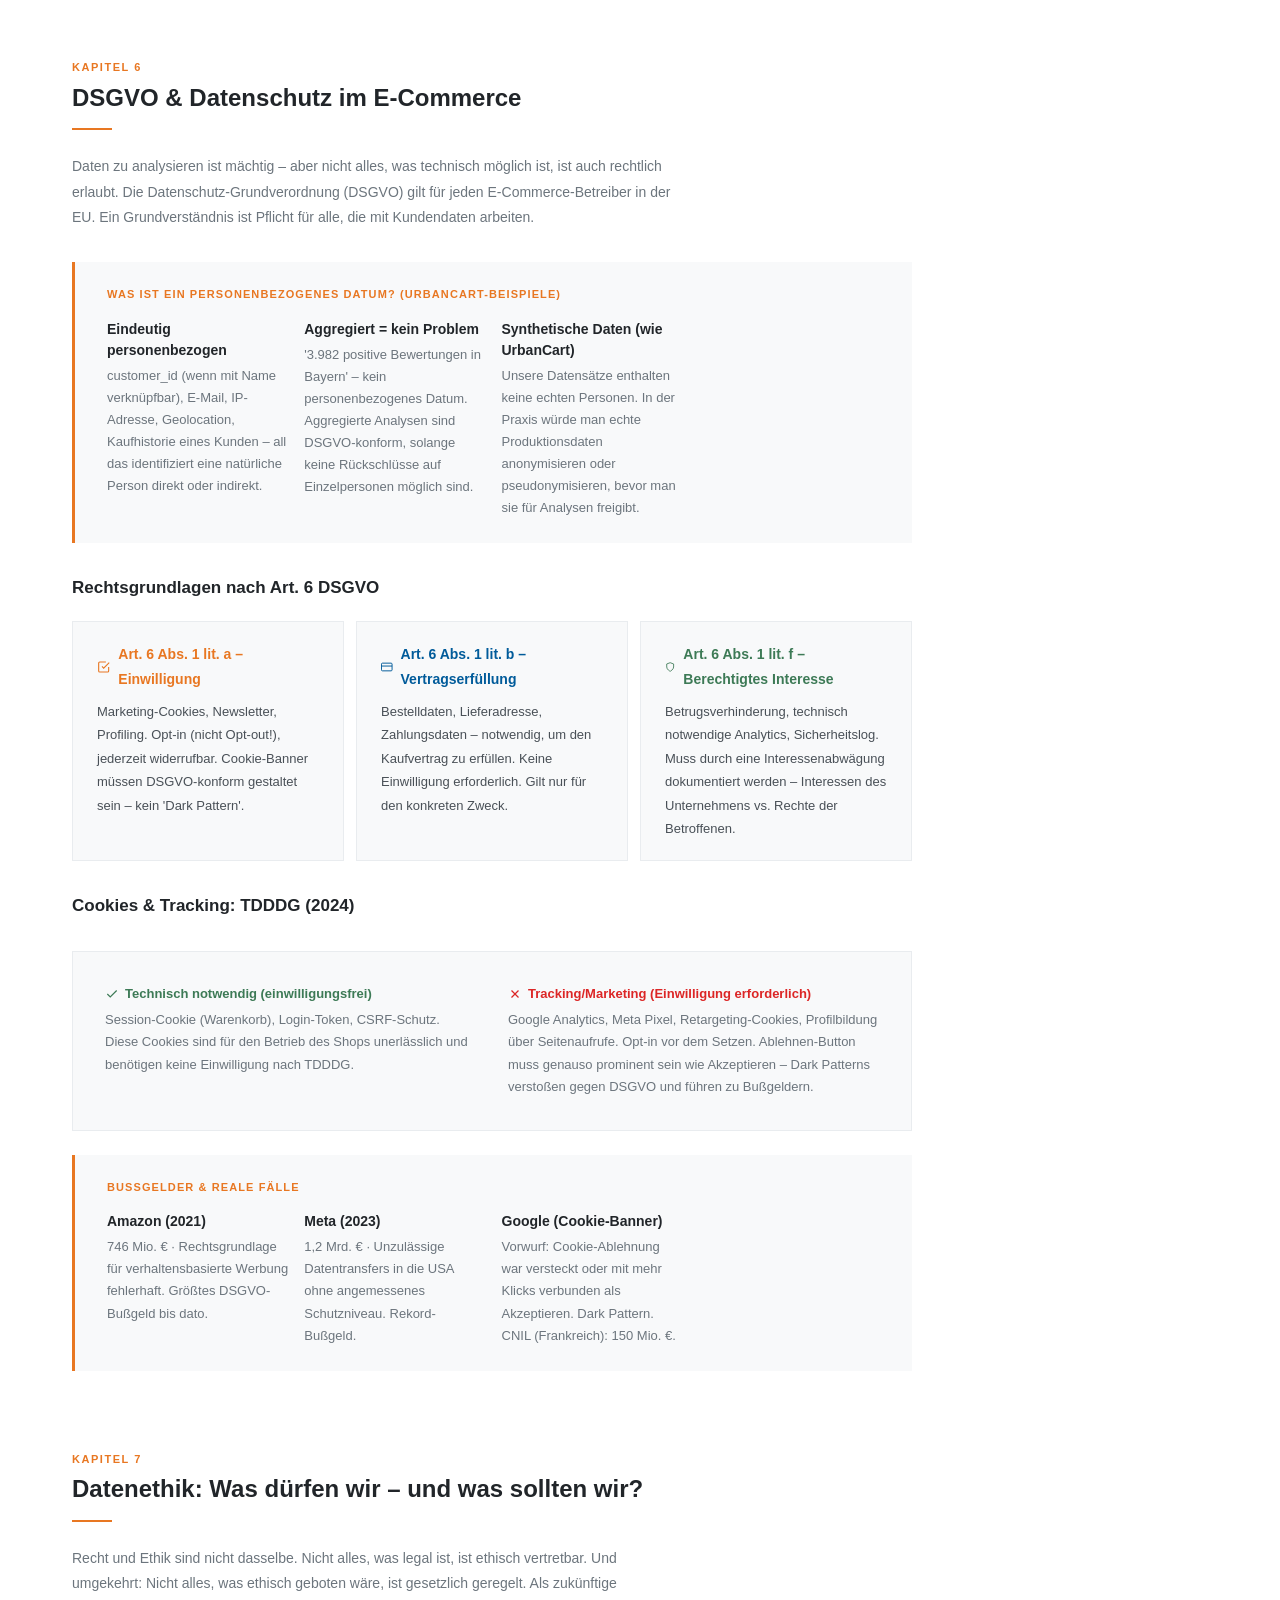
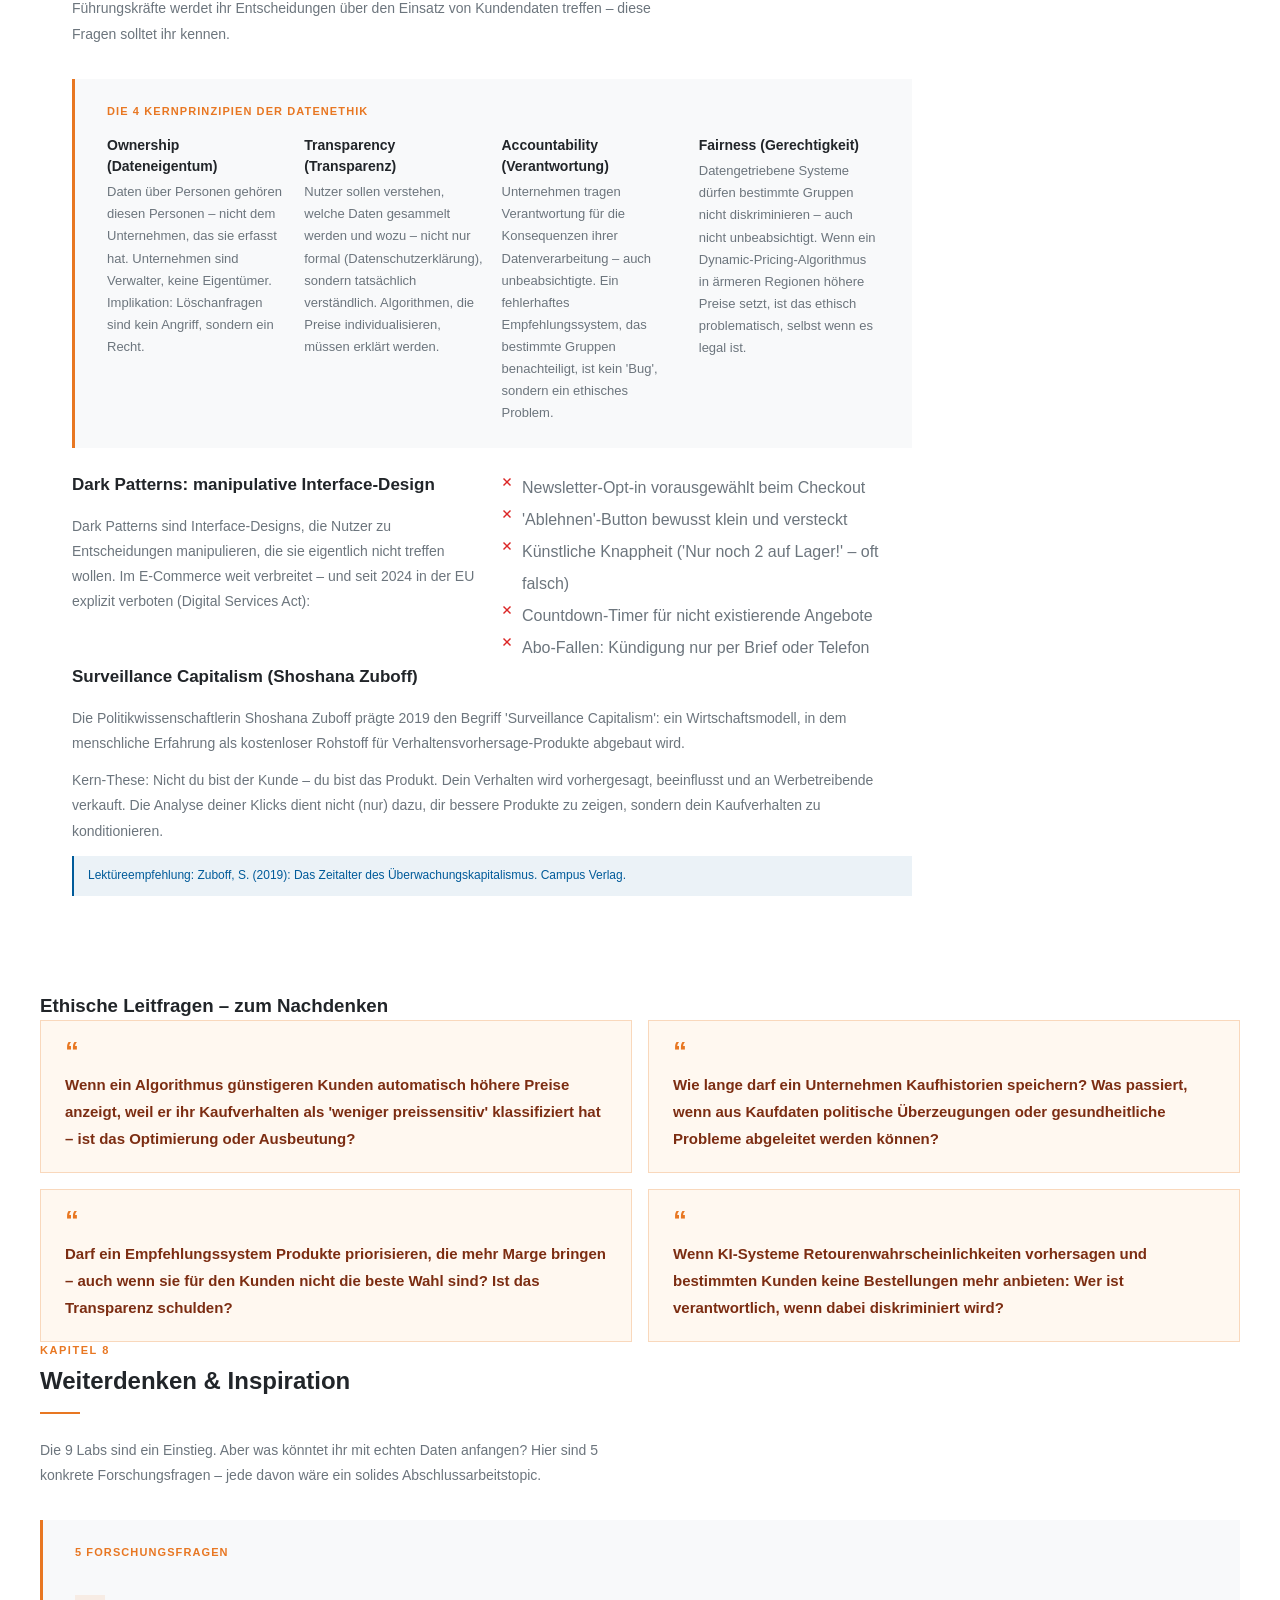
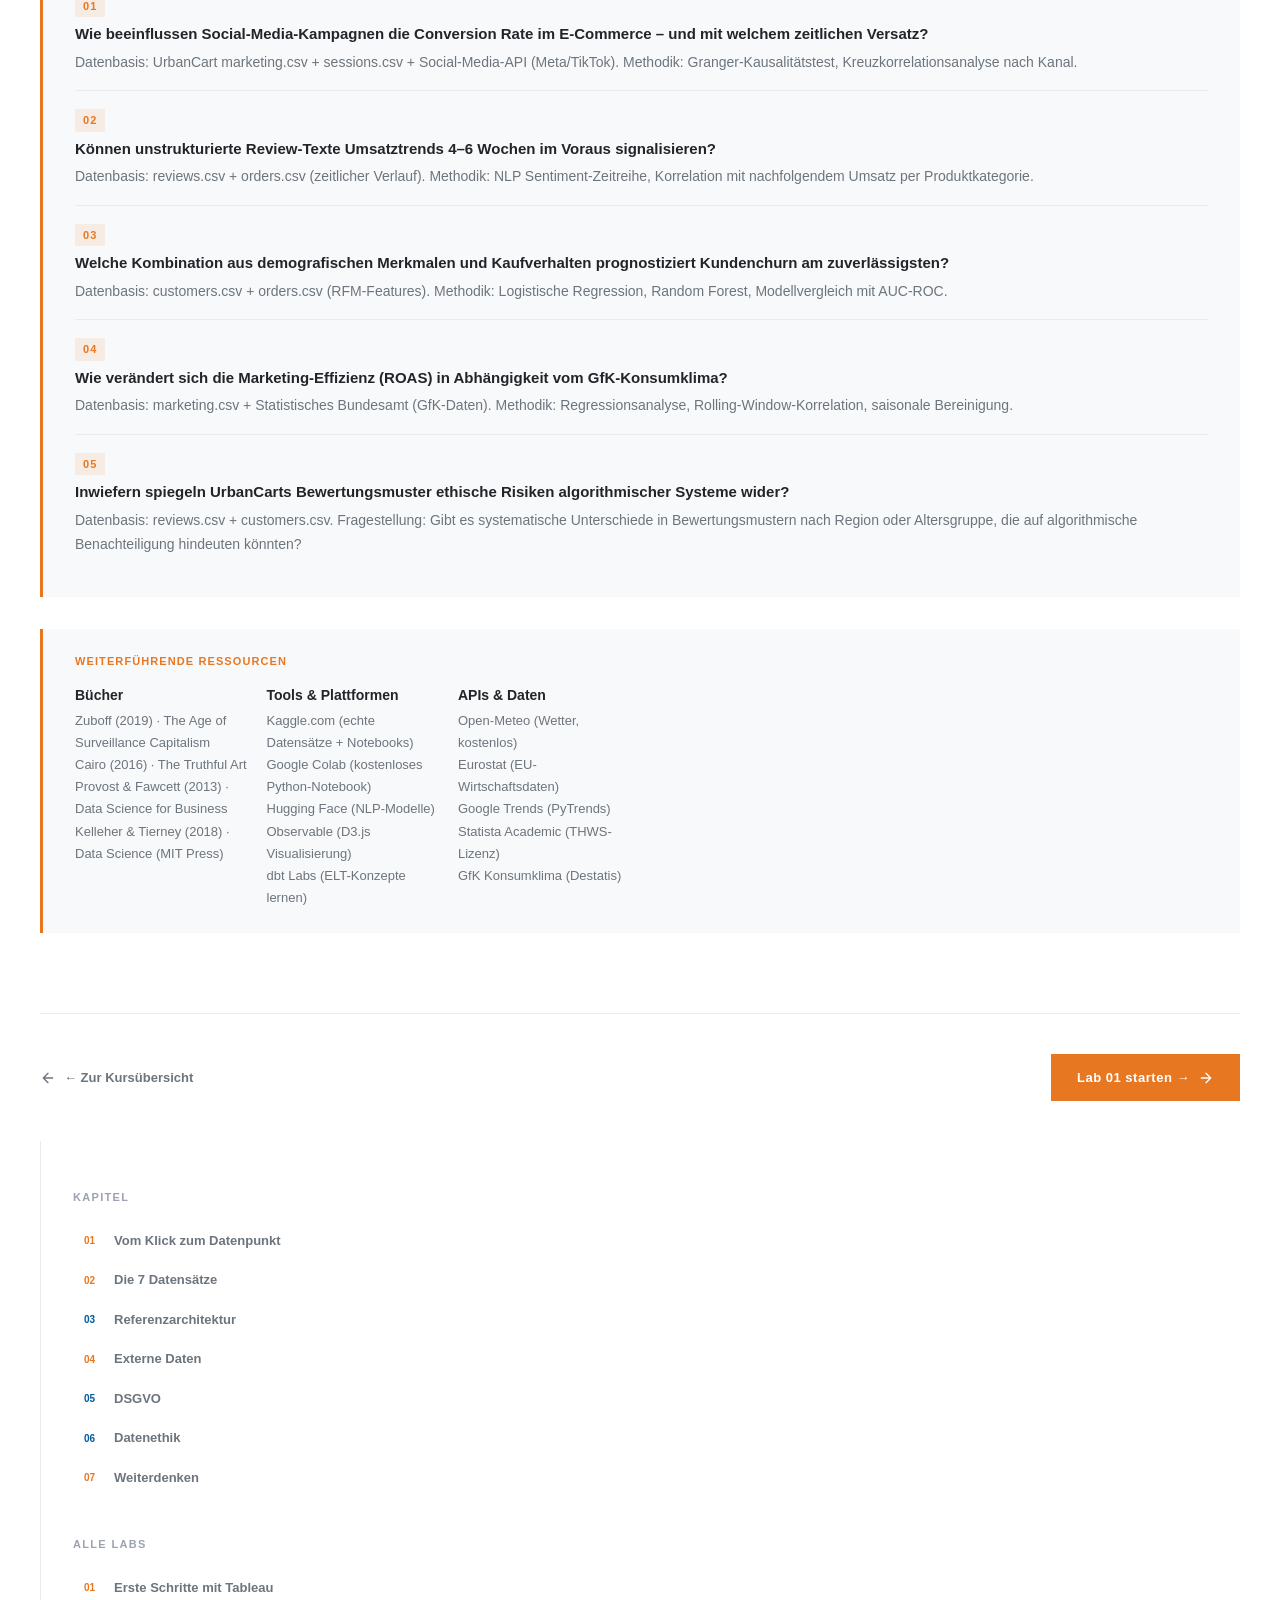
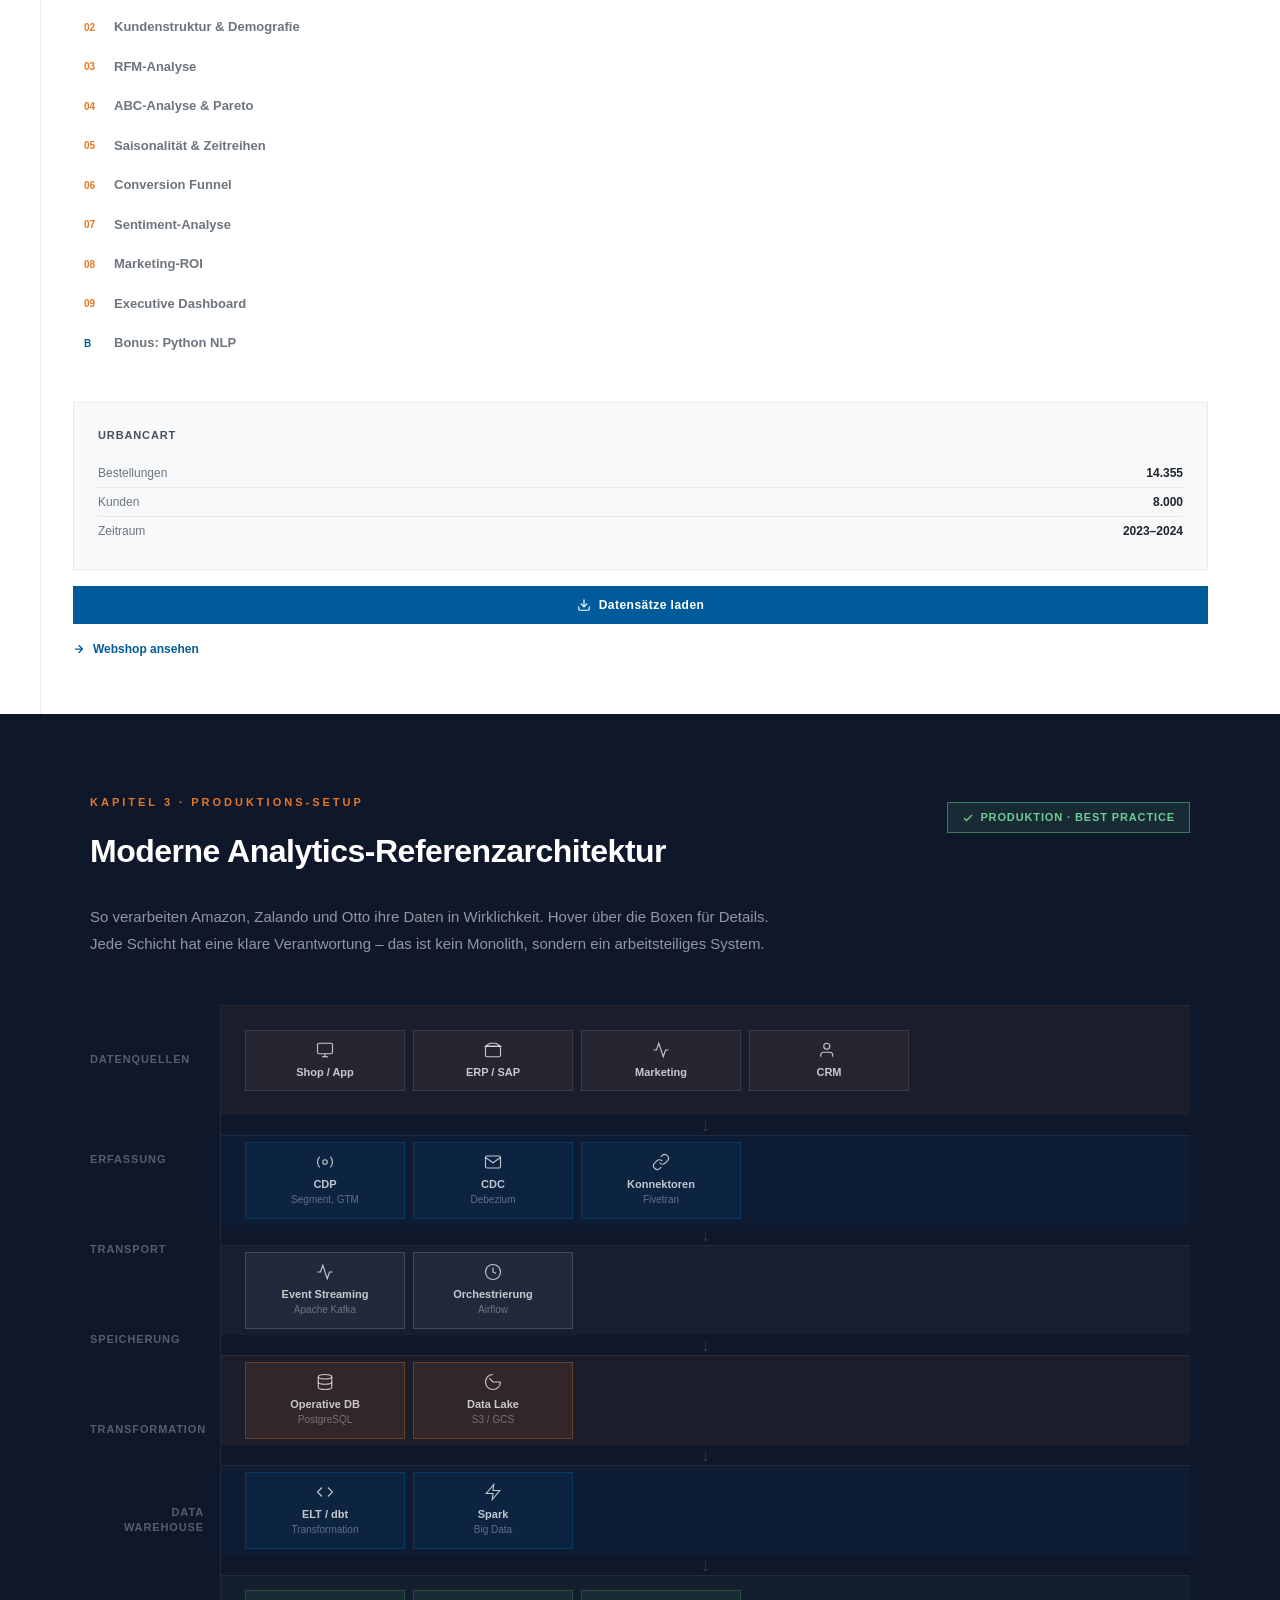
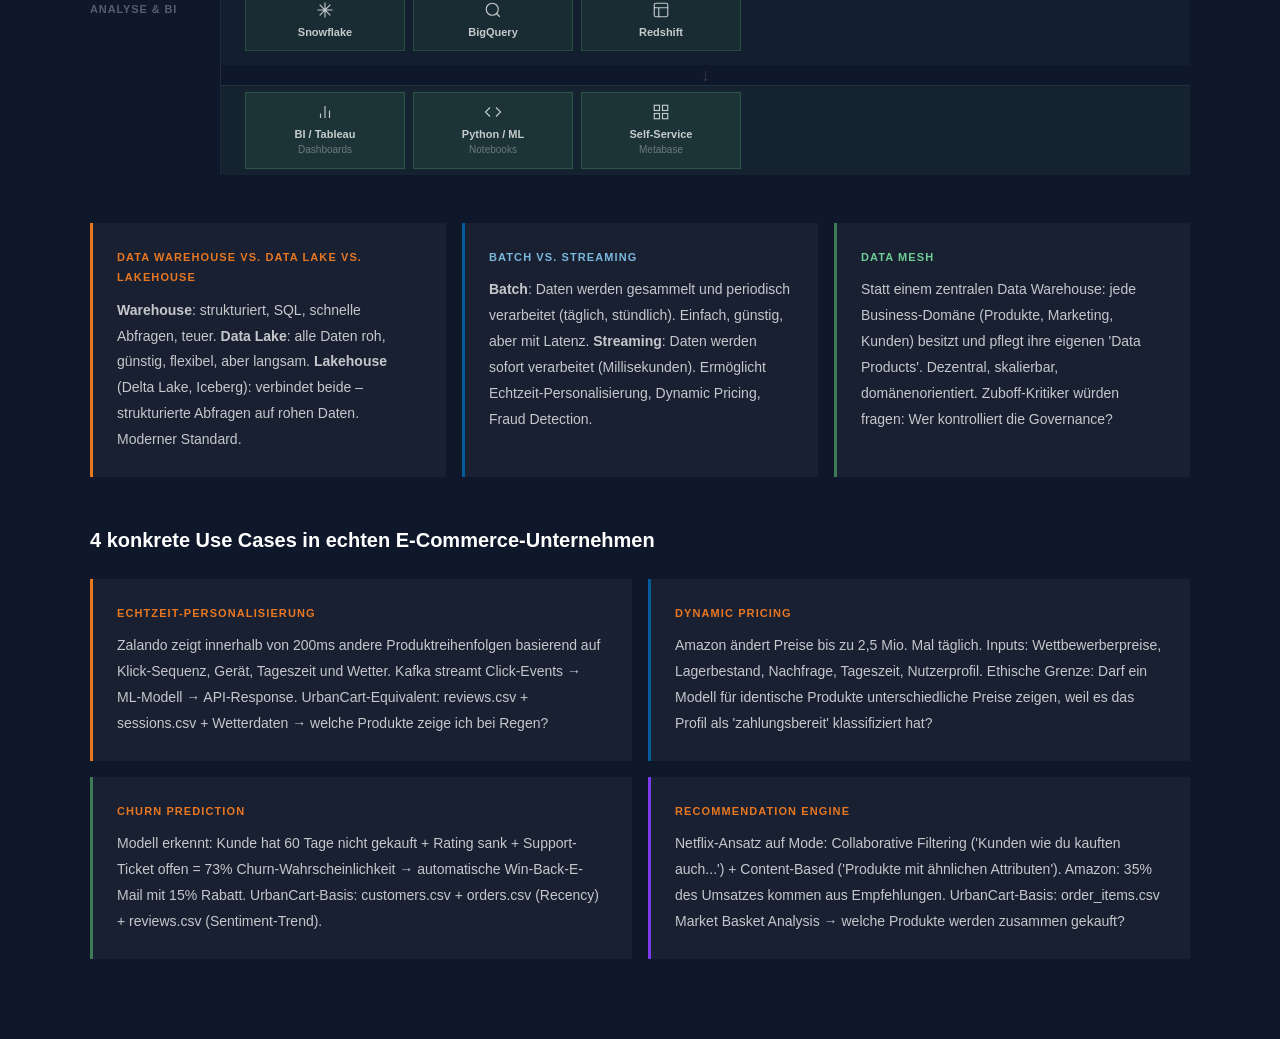
==== commit eb8d2898: "Add files via upload" ====
--- a/daten.html
+++ b/daten.html
@@ -91,6 +91,66 @@
 
 /* ── Arch tooltip ── */
 #arch-tooltip{display:none;position:fixed;z-index:999;max-width:280px;background:#1E293B;border-left:3px solid var(--orange);padding:12px 16px;font-size:12px;color:rgba(255,255,255,.8);line-height:1.7;pointer-events:none;box-shadow:0 8px 32px rgba(0,0,0,.4);}
+
+/* ── Readability overrides ── */
+.infobox__item__sub { font-size: 13px; color: var(--gray-600); line-height: 1.7; margin-top: 4px; }
+.infobox__item__title { font-size: 14px; }
+.ds-card__meta { font-size: 13px; }
+.ds-field { font-size: 13px; padding: 6px 0; }
+.ds-potential { font-size: 14px; padding: 16px 20px; }
+.ds-potential strong { font-size: 12px; }
+.ds-links { font-size: 13px; }
+.tag { font-size: 11px; padding: 2px 8px; }
+.ext-card__source { font-size: 11px; }
+.ext-card__title { font-size: 15px; }
+.ext-card__hyp { font-size: 14px; line-height: 1.75; }
+.ext-card__tag { font-size: 11px; }
+.law-card { font-size: 14px; line-height: 1.8; }
+.law-card__title { font-size: 14px; }
+.ethics-q { font-size: 15px; line-height: 1.8; }
+.dark-callout { font-size: 14px; }
+
+/* ── Consistent section spacing ── */
+.block + .block { margin-top: 0; }
+.block h3 { font-size: 17px; font-weight: 800; margin-bottom: var(--space-2); color: var(--gray-900); }
+.block p { font-size: 14px; color: var(--gray-600); line-height: 1.8; }
+
+/* ── Pipeline flow consistent sizing ── */
+.pipeline-flow { margin: 32px 0; display: grid; grid-template-columns: repeat(5,1fr); gap: 0; border: 2px solid var(--gray-200); overflow: hidden; }
+.pipeline-step { padding: 24px 16px; text-align: center; background: #fff; border-right: 1px solid var(--gray-200); }
+.pipeline-step:last-child { border-right: none; }
+.pipeline-num { font-size: 11px; font-weight: 800; color: var(--orange); letter-spacing: 2px; text-transform: uppercase; margin-bottom: 10px; }
+.pipeline-icon { width: 40px; height: 40px; border: 2px solid var(--orange); border-radius: 50%; display: flex; align-items: center; justify-content: center; margin: 0 auto 14px; }
+.pipeline-label { font-size: 14px; font-weight: 700; margin-bottom: 6px; }
+.pipeline-desc { font-size: 12px; color: var(--gray-600); line-height: 1.6; }
+
+/* ── Research questions (override) ── */
+.rq { padding: 16px 0; border-bottom: 1px solid var(--gray-200); }
+.rq:last-child { border-bottom: none; }
+.rq__num { display: inline-block; font-size: 11px; font-weight: 800; color: var(--orange); letter-spacing: .1em; background: rgba(232,119,34,.1); padding: 3px 8px; margin-bottom: 6px; }
+.rq__title { font-size: 15px; font-weight: 700; color: var(--gray-900); margin-bottom: 4px; margin-top: 0; }
+.rq__sub { font-size: 14px; color: var(--gray-600); line-height: 1.75; }
+
+/* ── Dark section typography ── */
+.dark-section h2 { font-size: 32px; font-weight: 800; letter-spacing: -0.5px; color: #fff; margin-bottom: 16px; }
+.dark-section .block__eyebrow { color: var(--orange); margin-bottom: 16px; }
+.dark-section p.lead { font-size: 15px; color: rgba(255,255,255,.55); line-height: 1.8; max-width: 700px; margin-bottom: 48px; }
+
+/* ── Overflow fix: prevent grids from exceeding lab-main ── */
+.lab-main { min-width: 0; overflow: hidden; }
+.block { min-width: 0; overflow: hidden; }
+
+/* ── Ethics grid: responsive ── */
+.ethics-grid { display: grid; grid-template-columns: 1fr 1fr; gap: 16px; align-items: stretch; }
+@media (max-width: 800px) { .ethics-grid { grid-template-columns: 1fr; } }
+
+/* ── Two-col content grid: responsive ── */
+.two-col { display: grid; grid-template-columns: 1fr 1fr; gap: 16px; margin-top: 24px; align-items: stretch; }
+@media (max-width: 800px) { .two-col { grid-template-columns: 1fr; } }
+
+/* ── Pipeline responsive ── */
+@media (max-width: 700px) { .pipeline-flow { grid-template-columns: repeat(3, 1fr); } }
+@media (max-width: 480px) { .pipeline-flow { grid-template-columns: 1fr 1fr; } }
 </style>
 </head>
 <body>
@@ -120,36 +180,36 @@
   <div class="block__rule"></div>
   <p class="block__lead" data-de="UrbanCart ist ein fiktiver E-Commerce-Shop. Jede Nutzerinteraktion erzeugt strukturierte Datenpunkte, die in einer relationalen Datenbank gespeichert und als CSV-Dateien exportiert werden. Diese CSVs sind die Grundlage aller 9 Labs &#8211; eine vereinfachte, aber realistische Darstellung dessen, was in echten Shops passiert." data-en="UrbanCart is a fictional e-commerce shop. Every user interaction creates structured data points stored in a relational database and exported as CSV files. These CSVs are the foundation of all 9 labs &#8211; a simplified but realistic representation of what happens in real shops."></p>
 
-  <div style="margin:32px 0;display:grid;grid-template-columns:repeat(5,1fr);gap:0;border:2px solid var(--gray-200);overflow:hidden;" class="sr">
-    <div style="padding:24px 16px;text-align:center;background:#fff;border-right:1px solid var(--gray-200);">
-      <div style="font-size:11px;font-weight:800;color:var(--orange);letter-spacing:2px;text-transform:uppercase;margin-bottom:10px;">01</div>
-      <div style="width:40px;height:40px;border:2px solid var(--orange);border-radius:50%;display:flex;align-items:center;justify-content:center;margin:0 auto 14px;"><svg width="18" height="18" viewBox="0 0 24 24" fill="none" stroke="var(--orange)" stroke-width="2"><path d="M6 2L3 6v14a2 2 0 002 2h14a2 2 0 002-2V6l-3-4z"/><line x1="3" y1="6" x2="21" y2="6"/><path d="M16 10a4 4 0 01-8 0"/></svg></div>
-      <div style="font-size:13px;font-weight:700;margin-bottom:6px;" data-de="Nutzer interagiert" data-en="User interacts"></div>
-      <div style="font-size:11px;color:var(--gray-600);line-height:1.6;" data-de="Klick, Kauf, Bewertung" data-en="Click, purchase, review"></div>
-    </div>
-    <div style="padding:24px 16px;text-align:center;background:#fff;border-right:1px solid var(--gray-200);">
-      <div style="font-size:11px;font-weight:800;color:var(--orange);letter-spacing:2px;text-transform:uppercase;margin-bottom:10px;">02</div>
-      <div style="width:40px;height:40px;border:2px solid var(--orange);border-radius:50%;display:flex;align-items:center;justify-content:center;margin:0 auto 14px;"><svg width="18" height="18" viewBox="0 0 24 24" fill="none" stroke="var(--orange)" stroke-width="2"><path d="M12 22s8-4 8-10V5l-8-3-8 3v7c0 6 8 10 8 10z"/></svg></div>
-      <div style="font-size:13px;font-weight:700;margin-bottom:6px;" data-de="Event-Logging" data-en="Event Logging"></div>
-      <div style="font-size:11px;color:var(--gray-600);line-height:1.6;" data-de="Zeitstempel, Session, Ger&#228;t" data-en="Timestamp, session, device"></div>
-    </div>
-    <div style="padding:24px 16px;text-align:center;background:#fff;border-right:1px solid var(--gray-200);">
-      <div style="font-size:11px;font-weight:800;color:var(--orange);letter-spacing:2px;text-transform:uppercase;margin-bottom:10px;">03</div>
-      <div style="width:40px;height:40px;border:2px solid var(--orange);border-radius:50%;display:flex;align-items:center;justify-content:center;margin:0 auto 14px;"><svg width="18" height="18" viewBox="0 0 24 24" fill="none" stroke="var(--orange)" stroke-width="2"><ellipse cx="12" cy="5" rx="9" ry="3"/><path d="M21 12c0 1.66-4 3-9 3s-9-1.34-9-3"/><path d="M3 5v14c0 1.66 4 3 9 3s9-1.34 9-3V5"/></svg></div>
-      <div style="font-size:13px;font-weight:700;margin-bottom:6px;" data-de="Relationale Datenbank" data-en="Relational Database"></div>
-      <div style="font-size:11px;color:var(--gray-600);line-height:1.6;" data-de="SQL, normalisiert, ACID" data-en="SQL, normalised, ACID"></div>
-    </div>
-    <div style="padding:24px 16px;text-align:center;background:#fff;border-right:1px solid var(--gray-200);">
-      <div style="font-size:11px;font-weight:800;color:var(--orange);letter-spacing:2px;text-transform:uppercase;margin-bottom:10px;">04</div>
-      <div style="width:40px;height:40px;border:2px solid var(--orange);border-radius:50%;display:flex;align-items:center;justify-content:center;margin:0 auto 14px;"><svg width="18" height="18" viewBox="0 0 24 24" fill="none" stroke="var(--orange)" stroke-width="2"><path d="M14 2H6a2 2 0 00-2 2v16a2 2 0 002 2h12a2 2 0 002-2V8z"/><polyline points="14 2 14 8 20 8"/></svg></div>
-      <div style="font-size:13px;font-weight:700;margin-bottom:6px;" data-de="7 CSV-Dateien" data-en="7 CSV Files"></div>
-      <div style="font-size:11px;color:var(--gray-600);line-height:1.6;" data-de="58.344 Datenpunkte" data-en="58,344 data points"></div>
-    </div>
-    <div style="padding:24px 16px;text-align:center;background:#fff;">
-      <div style="font-size:11px;font-weight:800;color:var(--orange);letter-spacing:2px;text-transform:uppercase;margin-bottom:10px;">05</div>
-      <div style="width:40px;height:40px;border:2px solid var(--orange);border-radius:50%;display:flex;align-items:center;justify-content:center;margin:0 auto 14px;"><svg width="18" height="18" viewBox="0 0 24 24" fill="none" stroke="var(--orange)" stroke-width="2"><path d="M18 20V10M12 20V4M6 20v-6"/></svg></div>
-      <div style="font-size:13px;font-weight:700;margin-bottom:6px;" data-de="Tableau-Analyse" data-en="Tableau Analysis"></div>
-      <div style="font-size:11px;color:var(--gray-600);line-height:1.6;" data-de="KPIs, Trends, Entscheidungen" data-en="KPIs, trends, decisions"></div>
+  <div class="pipeline-flow sr">
+    <div class="pipeline-step">
+      <div class="pipeline-num">01</div>
+      <div class="pipeline-icon"><svg width="18" height="18" viewBox="0 0 24 24" fill="none" stroke="var(--orange)" stroke-width="2"><path d="M6 2L3 6v14a2 2 0 002 2h14a2 2 0 002-2V6l-3-4z"/><line x1="3" y1="6" x2="21" y2="6"/><path d="M16 10a4 4 0 01-8 0"/></svg></div>
+      <div class="pipeline-label" data-de="Nutzer interagiert" data-en="User interacts"></div>
+      <div class="pipeline-desc" data-de="Klick, Kauf, Bewertung" data-en="Click, purchase, review"></div>
+    </div>
+    <div class="pipeline-step">
+      <div class="pipeline-num">02</div>
+      <div class="pipeline-icon"><svg width="18" height="18" viewBox="0 0 24 24" fill="none" stroke="var(--orange)" stroke-width="2"><path d="M12 22s8-4 8-10V5l-8-3-8 3v7c0 6 8 10 8 10z"/></svg></div>
+      <div class="pipeline-label" data-de="Event-Logging" data-en="Event Logging"></div>
+      <div class="pipeline-desc" data-de="Zeitstempel, Session, Ger&#228;t" data-en="Timestamp, session, device"></div>
+    </div>
+    <div class="pipeline-step">
+      <div class="pipeline-num">03</div>
+      <div class="pipeline-icon"><svg width="18" height="18" viewBox="0 0 24 24" fill="none" stroke="var(--orange)" stroke-width="2"><ellipse cx="12" cy="5" rx="9" ry="3"/><path d="M21 12c0 1.66-4 3-9 3s-9-1.34-9-3"/><path d="M3 5v14c0 1.66 4 3 9 3s9-1.34 9-3V5"/></svg></div>
+      <div class="pipeline-label" data-de="Relationale Datenbank" data-en="Relational Database"></div>
+      <div class="pipeline-desc" data-de="SQL, normalisiert, ACID" data-en="SQL, normalised, ACID"></div>
+    </div>
+    <div class="pipeline-step">
+      <div class="pipeline-num">04</div>
+      <div class="pipeline-icon"><svg width="18" height="18" viewBox="0 0 24 24" fill="none" stroke="var(--orange)" stroke-width="2"><path d="M14 2H6a2 2 0 00-2 2v16a2 2 0 002 2h12a2 2 0 002-2V8z"/><polyline points="14 2 14 8 20 8"/></svg></div>
+      <div class="pipeline-label" data-de="7 CSV-Dateien" data-en="7 CSV Files"></div>
+      <div class="pipeline-desc" data-de="58.344 Datenpunkte" data-en="58,344 data points"></div>
+    </div>
+    <div class="pipeline-step">
+      <div class="pipeline-num">05</div>
+      <div class="pipeline-icon"><svg width="18" height="18" viewBox="0 0 24 24" fill="none" stroke="var(--orange)" stroke-width="2"><path d="M18 20V10M12 20V4M6 20v-6"/></svg></div>
+      <div class="pipeline-label" data-de="Tableau-Analyse" data-en="Tableau Analysis"></div>
+      <div class="pipeline-desc" data-de="KPIs, Trends, Entscheidungen" data-en="KPIs, trends, decisions"></div>
     </div>
   </div>
 
@@ -395,24 +455,24 @@
   </div>
 
   <div style="margin-top:32px;" class="sr">
-    <h3 style="font-size:16px;font-weight:800;margin-bottom:16px;" data-de="Rechtsgrundlagen nach Art. 6 DSGVO" data-en="Legal bases under Art. 6 GDPR"></h3>
+    <h3 data-de="Rechtsgrundlagen nach Art. 6 DSGVO" data-en="Legal bases under Art. 6 GDPR"></h3>
     <div class="law-grid">
       <div class="law-card" style="background:var(--gray-100);border:1px solid var(--gray-200);">
-        <div class="law-card__title" style="color:var(--orange);font-size:13px;">
+        <div class="law-card__title" style="color:var(--orange);">
           <svg width="14" height="14" viewBox="0 0 24 24" fill="none" stroke="currentColor" stroke-width="2"><path d="M9 11l3 3L22 4"/><path d="M21 12v7a2 2 0 01-2 2H5a2 2 0 01-2-2V5a2 2 0 012-2h11"/></svg>
           Art. 6 Abs. 1 lit. a &#8211; Einwilligung
         </div>
         <div style="font-size:13px;color:var(--gray-700);line-height:1.8;" data-de="Marketing-Cookies, Newsletter, Profiling. Opt-in (nicht Opt-out!), jederzeit widerrufbar. Cookie-Banner müssen DSGVO-konform gestaltet sein &#8211; kein 'Dark Pattern'." data-en="Marketing cookies, newsletter, profiling. Opt-in (not opt-out!), revocable at any time. Cookie banners must be GDPR-compliant &#8211; no dark pattern."></div>
       </div>
       <div class="law-card" style="background:var(--gray-100);border:1px solid var(--gray-200);">
-        <div class="law-card__title" style="color:var(--blue);font-size:13px;">
+        <div class="law-card__title" style="color:var(--blue);">
           <svg width="14" height="14" viewBox="0 0 24 24" fill="none" stroke="currentColor" stroke-width="2"><rect x="1" y="4" width="22" height="16" rx="2"/><line x1="1" y1="10" x2="23" y2="10"/></svg>
           Art. 6 Abs. 1 lit. b &#8211; Vertragserfüllung
         </div>
         <div style="font-size:13px;color:var(--gray-700);line-height:1.8;" data-de="Bestelldaten, Lieferadresse, Zahlungsdaten &#8211; notwendig, um den Kaufvertrag zu erfüllen. Keine Einwilligung erforderlich. Gilt nur für den konkreten Zweck." data-en="Order data, delivery address, payment data &#8211; necessary to fulfil the purchase contract. No consent required. Applies only to the specific purpose."></div>
       </div>
       <div class="law-card" style="background:var(--gray-100);border:1px solid var(--gray-200);">
-        <div class="law-card__title" style="color:var(--green,#3D7A56);font-size:13px;">
+        <div class="law-card__title" style="color:var(--green,#3D7A56);">
           <svg width="14" height="14" viewBox="0 0 24 24" fill="none" stroke="currentColor" stroke-width="2"><path d="M12 22s8-4 8-10V5l-8-3-8 3v7c0 6 8 10 8 10z"/></svg>
           Art. 6 Abs. 1 lit. f &#8211; Berechtigtes Interesse
         </div>
@@ -422,7 +482,7 @@
   </div>
 
   <div style="margin-top:32px;" class="sr">
-    <h3 style="font-size:16px;font-weight:800;margin-bottom:16px;" data-de="Cookies &amp; Tracking: TDDDG (2024)" data-en="Cookies &amp; Tracking: TDDDG (2024)"></h3>
+    <h3 data-de="Cookies &amp; Tracking: TDDDG (2024)" data-en="Cookies &amp; Tracking: TDDDG (2024)"></h3>
     <div class="concept-box">
       <div class="concept-item">
         <div class="concept-item__title" style="color:var(--green,#3D7A56);">
@@ -491,11 +551,11 @@
     </div>
   </div>
 
-  <div style="display:grid;grid-template-columns:1fr 1fr;gap:16px;margin-top:24px;align-items:stretch;" class="sr">
+  <div class="two-col sr">
     <div>
-      <h3 style="font-size:15px;font-weight:800;margin-bottom:12px;" data-de="Dark Patterns: manipulative Interface-Design" data-en="Dark Patterns: Manipulative Interface Design"></h3>
-      <p style="font-size:13px;color:var(--gray-600);line-height:1.8;margin-bottom:12px;" data-de="Dark Patterns sind Interface-Designs, die Nutzer zu Entscheidungen manipulieren, die sie eigentlich nicht treffen wollen. Im E-Commerce weit verbreitet &#8211; und seit 2024 in der EU explizit verboten (Digital Services Act):" data-en="Dark patterns are interface designs that manipulate users into decisions they would not otherwise make. Widespread in e-commerce &#8211; and since 2024 explicitly prohibited in the EU (Digital Services Act):"></div>
-      <ul style="font-size:13px;color:var(--gray-600);line-height:2;list-style:none;padding:0;">
+      <h3 data-de="Dark Patterns: manipulative Interface-Design" data-en="Dark Patterns: Manipulative Interface Design"></h3>
+      <p style="color:var(--gray-600);line-height:1.8;margin-bottom:12px;" data-de="Dark Patterns sind Interface-Designs, die Nutzer zu Entscheidungen manipulieren, die sie eigentlich nicht treffen wollen. Im E-Commerce weit verbreitet &#8211; und seit 2024 in der EU explizit verboten (Digital Services Act):" data-en="Dark patterns are interface designs that manipulate users into decisions they would not otherwise make. Widespread in e-commerce &#8211; and since 2024 explicitly prohibited in the EU (Digital Services Act):"></div>
+      <ul style="color:var(--gray-600);line-height:2;list-style:none;padding:0;">
         <li style="display:flex;gap:8px;align-items:flex-start;"><svg width="14" height="14" viewBox="0 0 24 24" fill="none" stroke="#DC2626" stroke-width="2.5" style="flex-shrink:0;margin-top:3px"><line x1="18" y1="6" x2="6" y2="18"/><line x1="6" y1="6" x2="18" y2="18"/></svg><span data-de="Newsletter-Opt-in vorausgewählt beim Checkout" data-en="Newsletter opt-in pre-selected at checkout"></span></li>
         <li style="display:flex;gap:8px;align-items:flex-start;"><svg width="14" height="14" viewBox="0 0 24 24" fill="none" stroke="#DC2626" stroke-width="2.5" style="flex-shrink:0;margin-top:3px"><line x1="18" y1="6" x2="6" y2="18"/><line x1="6" y1="6" x2="18" y2="18"/></svg><span data-de="'Ablehnen'-Button bewusst klein und versteckt" data-en="'Reject' button deliberately small and hidden"></span></li>
         <li style="display:flex;gap:8px;align-items:flex-start;"><svg width="14" height="14" viewBox="0 0 24 24" fill="none" stroke="#DC2626" stroke-width="2.5" style="flex-shrink:0;margin-top:3px"><line x1="18" y1="6" x2="6" y2="18"/><line x1="6" y1="6" x2="18" y2="18"/></svg><span data-de="Künstliche Knappheit ('Nur noch 2 auf Lager!' &#8211; oft falsch)" data-en="Artificial scarcity ('Only 2 left in stock!' &#8211; often false)"></span></li>
@@ -504,16 +564,16 @@
       </ul>
     </div>
     <div>
-      <h3 style="font-size:15px;font-weight:800;margin-bottom:12px;" data-de="Surveillance Capitalism (Shoshana Zuboff)" data-en="Surveillance Capitalism (Shoshana Zuboff)"></h3>
-      <p style="font-size:13px;color:var(--gray-600);line-height:1.8;" data-de="Die Politikwissenschaftlerin Shoshana Zuboff prägte 2019 den Begriff 'Surveillance Capitalism': ein Wirtschaftsmodell, in dem menschliche Erfahrung als kostenloser Rohstoff für Verhaltensvorhersage-Produkte abgebaut wird." data-en="Political scientist Shoshana Zuboff coined the term 'surveillance capitalism' in 2019: an economic model in which human experience is mined as free raw material for behavioural prediction products."></p>
-      <p style="font-size:13px;color:var(--gray-600);line-height:1.8;margin-top:12px;" data-de="Kern-These: Nicht du bist der Kunde &#8211; du bist das Produkt. Dein Verhalten wird vorhergesagt, beeinflusst und an Werbetreibende verkauft. Die Analyse deiner Klicks dient nicht (nur) dazu, dir bessere Produkte zu zeigen, sondern dein Kaufverhalten zu konditionieren." data-en="Core thesis: you are not the customer &#8211; you are the product. Your behaviour is predicted, influenced and sold to advertisers. Analysing your clicks serves not (only) to show you better products, but to condition your purchasing behaviour."></p>
+      <h3 data-de="Surveillance Capitalism (Shoshana Zuboff)" data-en="Surveillance Capitalism (Shoshana Zuboff)"></h3>
+      <p style="color:var(--gray-600);line-height:1.8;" data-de="Die Politikwissenschaftlerin Shoshana Zuboff prägte 2019 den Begriff 'Surveillance Capitalism': ein Wirtschaftsmodell, in dem menschliche Erfahrung als kostenloser Rohstoff für Verhaltensvorhersage-Produkte abgebaut wird." data-en="Political scientist Shoshana Zuboff coined the term 'surveillance capitalism' in 2019: an economic model in which human experience is mined as free raw material for behavioural prediction products."></p>
+      <p style="color:var(--gray-600);line-height:1.8;margin-top:12px;" data-de="Kern-These: Nicht du bist der Kunde &#8211; du bist das Produkt. Dein Verhalten wird vorhergesagt, beeinflusst und an Werbetreibende verkauft. Die Analyse deiner Klicks dient nicht (nur) dazu, dir bessere Produkte zu zeigen, sondern dein Kaufverhalten zu konditionieren." data-en="Core thesis: you are not the customer &#8211; you are the product. Your behaviour is predicted, influenced and sold to advertisers. Analysing your clicks serves not (only) to show you better products, but to condition your purchasing behaviour."></p>
       <div class="step__tip" style="margin-top:12px;" data-de="Lektüreempfehlung: Zuboff, S. (2019): Das Zeitalter des Überwachungskapitalismus. Campus Verlag." data-en="Reading recommendation: Zuboff, S. (2019): The Age of Surveillance Capitalism. PublicAffairs."></div>
     </div>
   </div>
 
   <div style="margin-top:32px;">
-    <h3 style="font-size:15px;font-weight:800;margin-bottom:16px;color:var(--gray-900);" data-de="Ethische Leitfragen &#8211; zum Nachdenken" data-en="Ethical Questions &#8211; for Reflection"></h3>
-    <div style="display:grid;grid-template-columns:1fr 1fr;gap:16px;align-items:stretch;">
+    <h3 data-de="Ethische Leitfragen &#8211; zum Nachdenken" data-en="Ethical Questions &#8211; for Reflection"></h3>
+    <div class="ethics-grid">
       <div class="ethics-q" data-de="Wenn ein Algorithmus günstigeren Kunden automatisch höhere Preise anzeigt, weil er ihr Kaufverhalten als 'weniger preissensitiv' klassifiziert hat &#8211; ist das Optimierung oder Ausbeutung?" data-en="If an algorithm automatically shows higher prices to customers because it has classified their buying behaviour as 'less price-sensitive' &#8211; is that optimisation or exploitation?"></div>
       <div class="ethics-q" data-de="Wie lange darf ein Unternehmen Kaufhistorien speichern? Was passiert, wenn aus Kaufdaten politische Überzeugungen oder gesundheitliche Probleme abgeleitet werden können?" data-en="How long may a company store purchase histories? What happens when political views or health issues can be inferred from purchase data?"></div>
       <div class="ethics-q" data-de="Darf ein Empfehlungssystem Produkte priorisieren, die mehr Marge bringen &#8211; auch wenn sie für den Kunden nicht die beste Wahl sind? Ist das Transparenz schulden?" data-en="May a recommendation system prioritise products that generate more margin &#8211; even if they are not the best choice for the customer? Does transparency owe something here?"></div>
@@ -531,131 +591,33 @@
   <div class="block__rule"></div>
   <p class="block__lead" data-de="Die 9 Labs sind ein Einstieg. Aber was könntet ihr mit echten Daten anfangen? Hier sind 5 konkrete Forschungsfragen &#8211; jede davon wäre ein solides Abschlussarbeitstopic." data-en="The 9 labs are a starting point. But what could you do with real data? Here are 5 concrete research questions &#8211; each of them would make a solid thesis topic."></p>
 
-      <div class="infobox sr" style="margin-top:32px;">
-    <div class="infobox__title" data-de="5 Forschungsfragen f&#252;r weiterf&#252;hrende Arbeiten" data-en="5 Research Questions for Further Study"></div>
-    <div style="margin-top:8px;">
-    </div>
-  </div>
-
-</div>
-
-  <div class="infobox sr" style="margin-top:24px;">
-    <div class="infobox__title" data-de="Bußgelder &amp; reale Fälle" data-en="Fines &amp; Real Cases"></div>
-    <div class="infobox__grid">
-      <div class="infobox__item">
-        <div class="infobox__item__title">Amazon (2021)</div>
-        <div class="infobox__item__sub" data-de="746 Mio. € · Rechtsgrundlage für verhaltensbasierte Werbung fehlerhaft. Größtes DSGVO-Bußgeld bis dato." data-en="€746m · Incorrect legal basis for behavioural advertising. Largest GDPR fine at the time."></div>
-      </div>
-      <div class="infobox__item">
-        <div class="infobox__item__title">Meta (2023)</div>
-        <div class="infobox__item__sub" data-de="1,2 Mrd. € · Unzulässige Datentransfers in die USA ohne angemessenes Schutzniveau. Rekord-Bußgeld." data-en="€1.2bn · Unlawful data transfers to the US without adequate protection. Record fine."></div>
-      </div>
-      <div class="infobox__item">
-        <div class="infobox__item__title">Google (Cookie-Banner)</div>
-        <div class="infobox__item__sub" data-de="Vorwurf: Cookie-Ablehnung war versteckt oder mit mehr Klicks verbunden als Akzeptieren. Dark Pattern. CNIL (Frankreich): 150 Mio. €." data-en="Allegation: rejecting cookies was hidden or required more clicks than accepting. Dark pattern. CNIL (France): €150m."></div>
-      </div>
-    </div>
-  </div>
-</section>
-
-<!-- ════════════════════════════════════
-     KAPITEL 6: DATENETHIK
-     ════════════════════════════════════ -->
-<section class="block sr">
-  <div class="block__eyebrow" data-de="Kapitel 7" data-en="Chapter 7"></div>
-  <h2 class="block__title" data-de="Datenethik: Was dürfen wir &#8211; und was sollten wir?" data-en="Data Ethics: What may we do &#8211; and what should we?"></h2>
-  <div class="block__rule"></div>
-  <p class="block__lead" data-de="Recht und Ethik sind nicht dasselbe. Nicht alles, was legal ist, ist ethisch vertretbar. Und umgekehrt: Nicht alles, was ethisch geboten wäre, ist gesetzlich geregelt. Als zukünftige Führungskräfte werdet ihr Entscheidungen über den Einsatz von Kundendaten treffen &#8211; diese Fragen solltet ihr kennen." data-en="Law and ethics are not the same thing. Not everything that is legal is ethically justifiable. And conversely: not everything that would be ethically required is regulated by law. As future managers you will make decisions about the use of customer data &#8211; you should know these questions."></p>
-
-  <div class="infobox sr">
-    <div class="infobox__title" data-de="Die 4 Kernprinzipien der Datenethik" data-en="The 4 Core Principles of Data Ethics"></div>
-    <div class="infobox__grid">
-      <div class="infobox__item">
-        <div class="infobox__item__title" data-de="Ownership (Dateneigentum)" data-en="Ownership"></div>
-        <div class="infobox__item__sub" data-de="Daten über Personen gehören diesen Personen &#8211; nicht dem Unternehmen, das sie erfasst hat. Unternehmen sind Verwalter, keine Eigentümer. Implikation: Löschanfragen sind kein Angriff, sondern ein Recht." data-en="Data about people belongs to those people &#8211; not the company that collected it. Companies are custodians, not owners. Implication: deletion requests are not an attack but a right."></div>
-      </div>
-      <div class="infobox__item">
-        <div class="infobox__item__title" data-de="Transparency (Transparenz)" data-en="Transparency"></div>
-        <div class="infobox__item__sub" data-de="Nutzer sollen verstehen, welche Daten gesammelt werden und wozu &#8211; nicht nur formal (Datenschutzerklärung), sondern tatsächlich verständlich. Algorithmen, die Preise individualisieren, müssen erklärt werden." data-en="Users should understand what data is collected and why &#8211; not just formally (privacy policy) but actually comprehensibly. Algorithms that personalise prices must be explainable."></div>
-      </div>
-      <div class="infobox__item">
-        <div class="infobox__item__title" data-de="Accountability (Verantwortung)" data-en="Accountability"></div>
-        <div class="infobox__item__sub" data-de="Unternehmen tragen Verantwortung für die Konsequenzen ihrer Datenverarbeitung &#8211; auch unbeabsichtigte. Ein fehlerhaftes Empfehlungssystem, das bestimmte Gruppen benachteiligt, ist kein 'Bug', sondern ein ethisches Problem." data-en="Companies bear responsibility for the consequences of their data processing &#8211; including unintended ones. A flawed recommendation system that disadvantages certain groups is not just a 'bug' but an ethical problem."></div>
-      </div>
-      <div class="infobox__item">
-        <div class="infobox__item__title" data-de="Fairness (Gerechtigkeit)" data-en="Fairness"></div>
-        <div class="infobox__item__sub" data-de="Datengetriebene Systeme dürfen bestimmte Gruppen nicht diskriminieren &#8211; auch nicht unbeabsichtigt. Wenn ein Dynamic-Pricing-Algorithmus in ärmeren Regionen höhere Preise setzt, ist das ethisch problematisch, selbst wenn es legal ist." data-en="Data-driven systems must not discriminate against certain groups &#8211; even unintentionally. If a dynamic pricing algorithm sets higher prices in poorer regions, that is ethically problematic even if legal."></div>
-      </div>
-    </div>
-  </div>
-
-  <div style="display:grid;grid-template-columns:1fr 1fr;gap:16px;margin-top:24px;align-items:stretch;" class="sr">
-    <div>
-      <h3 style="font-size:15px;font-weight:800;margin-bottom:12px;" data-de="Dark Patterns: manipulative Interface-Design" data-en="Dark Patterns: Manipulative Interface Design"></h3>
-      <p style="font-size:13px;color:var(--gray-600);line-height:1.8;margin-bottom:12px;" data-de="Dark Patterns sind Interface-Designs, die Nutzer zu Entscheidungen manipulieren, die sie eigentlich nicht treffen wollen. Im E-Commerce weit verbreitet &#8211; und seit 2024 in der EU explizit verboten (Digital Services Act):" data-en="Dark patterns are interface designs that manipulate users into decisions they would not otherwise make. Widespread in e-commerce &#8211; and since 2024 explicitly prohibited in the EU (Digital Services Act):"></div>
-      <ul style="font-size:13px;color:var(--gray-600);line-height:2;list-style:none;padding:0;">
-        <li style="display:flex;gap:8px;align-items:flex-start;"><svg width="14" height="14" viewBox="0 0 24 24" fill="none" stroke="#DC2626" stroke-width="2.5" style="flex-shrink:0;margin-top:3px"><line x1="18" y1="6" x2="6" y2="18"/><line x1="6" y1="6" x2="18" y2="18"/></svg><span data-de="Newsletter-Opt-in vorausgewählt beim Checkout" data-en="Newsletter opt-in pre-selected at checkout"></span></li>
-        <li style="display:flex;gap:8px;align-items:flex-start;"><svg width="14" height="14" viewBox="0 0 24 24" fill="none" stroke="#DC2626" stroke-width="2.5" style="flex-shrink:0;margin-top:3px"><line x1="18" y1="6" x2="6" y2="18"/><line x1="6" y1="6" x2="18" y2="18"/></svg><span data-de="'Ablehnen'-Button bewusst klein und versteckt" data-en="'Reject' button deliberately small and hidden"></span></li>
-        <li style="display:flex;gap:8px;align-items:flex-start;"><svg width="14" height="14" viewBox="0 0 24 24" fill="none" stroke="#DC2626" stroke-width="2.5" style="flex-shrink:0;margin-top:3px"><line x1="18" y1="6" x2="6" y2="18"/><line x1="6" y1="6" x2="18" y2="18"/></svg><span data-de="Künstliche Knappheit ('Nur noch 2 auf Lager!' &#8211; oft falsch)" data-en="Artificial scarcity ('Only 2 left in stock!' &#8211; often false)"></span></li>
-        <li style="display:flex;gap:8px;align-items:flex-start;"><svg width="14" height="14" viewBox="0 0 24 24" fill="none" stroke="#DC2626" stroke-width="2.5" style="flex-shrink:0;margin-top:3px"><line x1="18" y1="6" x2="6" y2="18"/><line x1="6" y1="6" x2="18" y2="18"/></svg><span data-de="Countdown-Timer für nicht existierende Angebote" data-en="Countdown timer for non-existent deals"></span></li>
-        <li style="display:flex;gap:8px;align-items:flex-start;"><svg width="14" height="14" viewBox="0 0 24 24" fill="none" stroke="#DC2626" stroke-width="2.5" style="flex-shrink:0;margin-top:3px"><line x1="18" y1="6" x2="6" y2="18"/><line x1="6" y1="6" x2="18" y2="18"/></svg><span data-de="Abo-Fallen: Kündigung nur per Brief oder Telefon" data-en="Subscription traps: cancellation only by letter or phone"></span></li>
-      </ul>
-    </div>
-    <div>
-      <h3 style="font-size:15px;font-weight:800;margin-bottom:12px;" data-de="Surveillance Capitalism (Shoshana Zuboff)" data-en="Surveillance Capitalism (Shoshana Zuboff)"></h3>
-      <p style="font-size:13px;color:var(--gray-600);line-height:1.8;" data-de="Die Politikwissenschaftlerin Shoshana Zuboff prägte 2019 den Begriff 'Surveillance Capitalism': ein Wirtschaftsmodell, in dem menschliche Erfahrung als kostenloser Rohstoff für Verhaltensvorhersage-Produkte abgebaut wird." data-en="Political scientist Shoshana Zuboff coined the term 'surveillance capitalism' in 2019: an economic model in which human experience is mined as free raw material for behavioural prediction products."></p>
-      <p style="font-size:13px;color:var(--gray-600);line-height:1.8;margin-top:12px;" data-de="Kern-These: Nicht du bist der Kunde &#8211; du bist das Produkt. Dein Verhalten wird vorhergesagt, beeinflusst und an Werbetreibende verkauft. Die Analyse deiner Klicks dient nicht (nur) dazu, dir bessere Produkte zu zeigen, sondern dein Kaufverhalten zu konditionieren." data-en="Core thesis: you are not the customer &#8211; you are the product. Your behaviour is predicted, influenced and sold to advertisers. Analysing your clicks serves not (only) to show you better products, but to condition your purchasing behaviour."></p>
-      <div class="step__tip" style="margin-top:12px;" data-de="Lektüreempfehlung: Zuboff, S. (2019): Das Zeitalter des Überwachungskapitalismus. Campus Verlag." data-en="Reading recommendation: Zuboff, S. (2019): The Age of Surveillance Capitalism. PublicAffairs."></div>
-    </div>
-  </div>
-
-  <div style="margin-top:32px;">
-    <h3 style="font-size:15px;font-weight:800;margin-bottom:16px;color:var(--gray-900);" data-de="Ethische Leitfragen &#8211; zum Nachdenken" data-en="Ethical Questions &#8211; for Reflection"></h3>
-    <div style="display:grid;grid-template-columns:1fr 1fr;gap:16px;align-items:stretch;">
-      <div class="ethics-q" data-de="Wenn ein Algorithmus günstigeren Kunden automatisch höhere Preise anzeigt, weil er ihr Kaufverhalten als 'weniger preissensitiv' klassifiziert hat &#8211; ist das Optimierung oder Ausbeutung?" data-en="If an algorithm automatically shows higher prices to customers because it has classified their buying behaviour as 'less price-sensitive' &#8211; is that optimisation or exploitation?"></div>
-      <div class="ethics-q" data-de="Wie lange darf ein Unternehmen Kaufhistorien speichern? Was passiert, wenn aus Kaufdaten politische Überzeugungen oder gesundheitliche Probleme abgeleitet werden können?" data-en="How long may a company store purchase histories? What happens when political views or health issues can be inferred from purchase data?"></div>
-      <div class="ethics-q" data-de="Darf ein Empfehlungssystem Produkte priorisieren, die mehr Marge bringen &#8211; auch wenn sie für den Kunden nicht die beste Wahl sind? Ist das Transparenz schulden?" data-en="May a recommendation system prioritise products that generate more margin &#8211; even if they are not the best choice for the customer? Does transparency owe something here?"></div>
-      <div class="ethics-q" data-de="Wenn KI-Systeme Retourenwahrscheinlichkeiten vorhersagen und bestimmten Kunden keine Bestellungen mehr anbieten: Wer ist verantwortlich, wenn dabei diskriminiert wird?" data-en="If AI systems predict return probabilities and stop offering certain customers new orders: who is responsible if discrimination results?"></div>
-    </div>
-  </div>
-</section>
-
-<!-- ════════════════════════════════════
-     KAPITEL 7: WEITERDENKEN
-     ════════════════════════════════════ -->
-<section class="block sr">
-  <div class="block__eyebrow" data-de="Kapitel 8" data-en="Chapter 8"></div>
-  <h2 class="block__title" data-de="Weiterdenken &amp; Inspiration" data-en="Further Thinking &amp; Inspiration"></h2>
-  <div class="block__rule"></div>
-  <p class="block__lead" data-de="Die 9 Labs sind ein Einstieg. Aber was könntet ihr mit echten Daten anfangen? Hier sind 5 konkrete Forschungsfragen &#8211; jede davon wäre ein solides Abschlussarbeitstopic." data-en="The 9 labs are a starting point. But what could you do with real data? Here are 5 concrete research questions &#8211; each of them would make a solid thesis topic."></p>
-
   <div class="infobox sr" style="margin-top:32px;">
     <div class="infobox__title" data-de="5 Forschungsfragen" data-en="5 Research Questions"></div>
     <div>
-      <div style="padding:14px 0;border-bottom:1px solid var(--gray-200);">
-        <div style="font-size:10px;font-weight:800;color:var(--orange);letter-spacing:.1em;margin-bottom:4px;">01</div>
-        <div style="font-size:14px;font-weight:700;color:var(--gray-900);margin-bottom:4px;" data-de="Wie beeinflussen Social-Media-Kampagnen die Conversion Rate im E-Commerce &#8211; und mit welchem zeitlichen Versatz?" data-en="How do social media campaigns affect e-commerce conversion rates &#8211; and with what time lag?"></div>
-        <div style="font-size:13px;color:var(--gray-600);line-height:1.7;" data-de="Datenbasis: UrbanCart marketing.csv + sessions.csv + Social-Media-API (Meta/TikTok). Methodik: Granger-Kausalitätstest, Kreuzkorrelationsanalyse nach Kanal." data-en="Data basis: UrbanCart marketing.csv + sessions.csv + social media API (Meta/TikTok). Methodology: Granger causality test, cross-correlation analysis by channel."></div>
-      </div>
-      <div style="padding:14px 0;border-bottom:1px solid var(--gray-200);">
-        <div style="font-size:10px;font-weight:800;color:var(--orange);letter-spacing:.1em;margin-bottom:4px;">02</div>
-        <div style="font-size:14px;font-weight:700;color:var(--gray-900);margin-bottom:4px;" data-de="Können unstrukturierte Review-Texte Umsatztrends 4&#8211;6 Wochen im Voraus signalisieren?" data-en="Can unstructured review texts signal revenue trends 4&#8211;6 weeks in advance?"></div>
-        <div style="font-size:13px;color:var(--gray-600);line-height:1.7;" data-de="Datenbasis: reviews.csv + orders.csv (zeitlicher Verlauf). Methodik: NLP Sentiment-Zeitreihe, Korrelation mit nachfolgendem Umsatz per Produktkategorie." data-en="Data basis: reviews.csv + orders.csv (temporal). Methodology: NLP sentiment time series, correlation with subsequent revenue per product category."></div>
-      </div>
-      <div style="padding:14px 0;border-bottom:1px solid var(--gray-200);">
-        <div style="font-size:10px;font-weight:800;color:var(--orange);letter-spacing:.1em;margin-bottom:4px;">03</div>
-        <div style="font-size:14px;font-weight:700;color:var(--gray-900);margin-bottom:4px;" data-de="Welche Kombination aus demografischen Merkmalen und Kaufverhalten prognostiziert Kundenchurn am zuverlässigsten?" data-en="Which combination of demographic characteristics and purchase behaviour most reliably predicts customer churn?"></div>
-        <div style="font-size:13px;color:var(--gray-600);line-height:1.7;" data-de="Datenbasis: customers.csv + orders.csv (RFM-Features). Methodik: Logistische Regression, Random Forest, Modellvergleich mit AUC-ROC." data-en="Data basis: customers.csv + orders.csv (RFM features). Methodology: logistic regression, random forest, model comparison with AUC-ROC."></div>
-      </div>
-      <div style="padding:14px 0;border-bottom:1px solid var(--gray-200);">
-        <div style="font-size:10px;font-weight:800;color:var(--orange);letter-spacing:.1em;margin-bottom:4px;">04</div>
-        <div style="font-size:14px;font-weight:700;color:var(--gray-900);margin-bottom:4px;" data-de="Wie verändert sich die Marketing-Effizienz (ROAS) in Abhängigkeit vom GfK-Konsumklima?" data-en="How does marketing efficiency (ROAS) vary depending on the GfK consumer confidence index?"></div>
-        <div style="font-size:13px;color:var(--gray-600);line-height:1.7;" data-de="Datenbasis: marketing.csv + Statistisches Bundesamt (GfK-Daten). Methodik: Regressionsanalyse, Rolling-Window-Korrelation, saisonale Bereinigung." data-en="Data basis: marketing.csv + Federal Statistical Office (GfK data). Methodology: regression analysis, rolling-window correlation, seasonal adjustment."></div>
-      </div>
-      <div style="padding:14px 0;border-bottom:1px solid var(--gray-200);">
-        <div style="font-size:10px;font-weight:800;color:var(--orange);letter-spacing:.1em;margin-bottom:4px;">05</div>
-        <div style="font-size:14px;font-weight:700;color:var(--gray-900);margin-bottom:4px;" data-de="Inwiefern spiegeln UrbanCarts Bewertungsmuster ethische Risiken algorithmischer Systeme wider?" data-en="To what extent do UrbanCart's review patterns reflect ethical risks of algorithmic systems?"></div>
-        <div style="font-size:13px;color:var(--gray-600);line-height:1.7;" data-de="Datenbasis: reviews.csv + customers.csv. Fragestellung: Gibt es systematische Unterschiede in Bewertungsmustern nach Region oder Altersgruppe, die auf algorithmische Benachteiligung hindeuten könnten?" data-en="Data basis: reviews.csv + customers.csv. Question: are there systematic differences in review patterns by region or age group that might indicate algorithmic disadvantage?"></div>
+      <div class="rq">
+        <div class="rq__num">01</div>
+        <div class="rq__title" data-de="Wie beeinflussen Social-Media-Kampagnen die Conversion Rate im E-Commerce &#8211; und mit welchem zeitlichen Versatz?" data-en="How do social media campaigns affect e-commerce conversion rates &#8211; and with what time lag?"></div>
+        <div class="rq__sub" data-de="Datenbasis: UrbanCart marketing.csv + sessions.csv + Social-Media-API (Meta/TikTok). Methodik: Granger-Kausalitätstest, Kreuzkorrelationsanalyse nach Kanal." data-en="Data basis: UrbanCart marketing.csv + sessions.csv + social media API (Meta/TikTok). Methodology: Granger causality test, cross-correlation analysis by channel."></div>
+      </div>
+      <div class="rq">
+        <div class="rq__num">02</div>
+        <div class="rq__title" data-de="Können unstrukturierte Review-Texte Umsatztrends 4&#8211;6 Wochen im Voraus signalisieren?" data-en="Can unstructured review texts signal revenue trends 4&#8211;6 weeks in advance?"></div>
+        <div class="rq__sub" data-de="Datenbasis: reviews.csv + orders.csv (zeitlicher Verlauf). Methodik: NLP Sentiment-Zeitreihe, Korrelation mit nachfolgendem Umsatz per Produktkategorie." data-en="Data basis: reviews.csv + orders.csv (temporal). Methodology: NLP sentiment time series, correlation with subsequent revenue per product category."></div>
+      </div>
+      <div class="rq">
+        <div class="rq__num">03</div>
+        <div class="rq__title" data-de="Welche Kombination aus demografischen Merkmalen und Kaufverhalten prognostiziert Kundenchurn am zuverlässigsten?" data-en="Which combination of demographic characteristics and purchase behaviour most reliably predicts customer churn?"></div>
+        <div class="rq__sub" data-de="Datenbasis: customers.csv + orders.csv (RFM-Features). Methodik: Logistische Regression, Random Forest, Modellvergleich mit AUC-ROC." data-en="Data basis: customers.csv + orders.csv (RFM features). Methodology: logistic regression, random forest, model comparison with AUC-ROC."></div>
+      </div>
+      <div class="rq">
+        <div class="rq__num">04</div>
+        <div class="rq__title" data-de="Wie verändert sich die Marketing-Effizienz (ROAS) in Abhängigkeit vom GfK-Konsumklima?" data-en="How does marketing efficiency (ROAS) vary depending on the GfK consumer confidence index?"></div>
+        <div class="rq__sub" data-de="Datenbasis: marketing.csv + Statistisches Bundesamt (GfK-Daten). Methodik: Regressionsanalyse, Rolling-Window-Korrelation, saisonale Bereinigung." data-en="Data basis: marketing.csv + Federal Statistical Office (GfK data). Methodology: regression analysis, rolling-window correlation, seasonal adjustment."></div>
+      </div>
+      <div class="rq">
+        <div class="rq__num">05</div>
+        <div class="rq__title" data-de="Inwiefern spiegeln UrbanCarts Bewertungsmuster ethische Risiken algorithmischer Systeme wider?" data-en="To what extent do UrbanCart's review patterns reflect ethical risks of algorithmic systems?"></div>
+        <div class="rq__sub" data-de="Datenbasis: reviews.csv + customers.csv. Fragestellung: Gibt es systematische Unterschiede in Bewertungsmustern nach Region oder Altersgruppe, die auf algorithmische Benachteiligung hindeuten könnten?" data-en="Data basis: reviews.csv + customers.csv. Question: are there systematic differences in review patterns by region or age group that might indicate algorithmic disadvantage?"></div>
       </div>
     </div>
   </div>
@@ -736,7 +698,7 @@
     <div style="display:flex;align-items:flex-start;justify-content:space-between;flex-wrap:wrap;gap:16px;margin-bottom:12px;">
       <div>
         <div style="font-size:11px;font-weight:700;letter-spacing:3px;text-transform:uppercase;color:var(--orange);margin-bottom:16px;" data-de="Kapitel 3 &#183; Produktions-Setup" data-en="Chapter 3 · Production Setup"></div>
-        <h2 style="font-size:36px;font-weight:800;letter-spacing:-1px;color:#fff;margin-bottom:16px;" data-de="Moderne Analytics-Referenzarchitektur" data-en="Modern Analytics Reference Architecture"></h2>
+        <h2 style="font-size:32px;font-weight:800;letter-spacing:-0.5px;color:#fff;margin-bottom:16px;" data-de="Moderne Analytics-Referenzarchitektur" data-en="Modern Analytics Reference Architecture"></h2>
       </div>
       <span style="flex-shrink:0;margin-top:8px;display:inline-flex;align-items:center;gap:6px;background:rgba(61,122,86,.2);border:1.5px solid #3D7A56;color:#6ECC95;font-size:11px;font-weight:800;letter-spacing:.08em;text-transform:uppercase;padding:6px 14px;">
         <svg width="12" height="12" viewBox="0 0 24 24" fill="none" stroke="currentColor" stroke-width="2.5"><polyline points="20 6 9 17 4 12"/></svg>
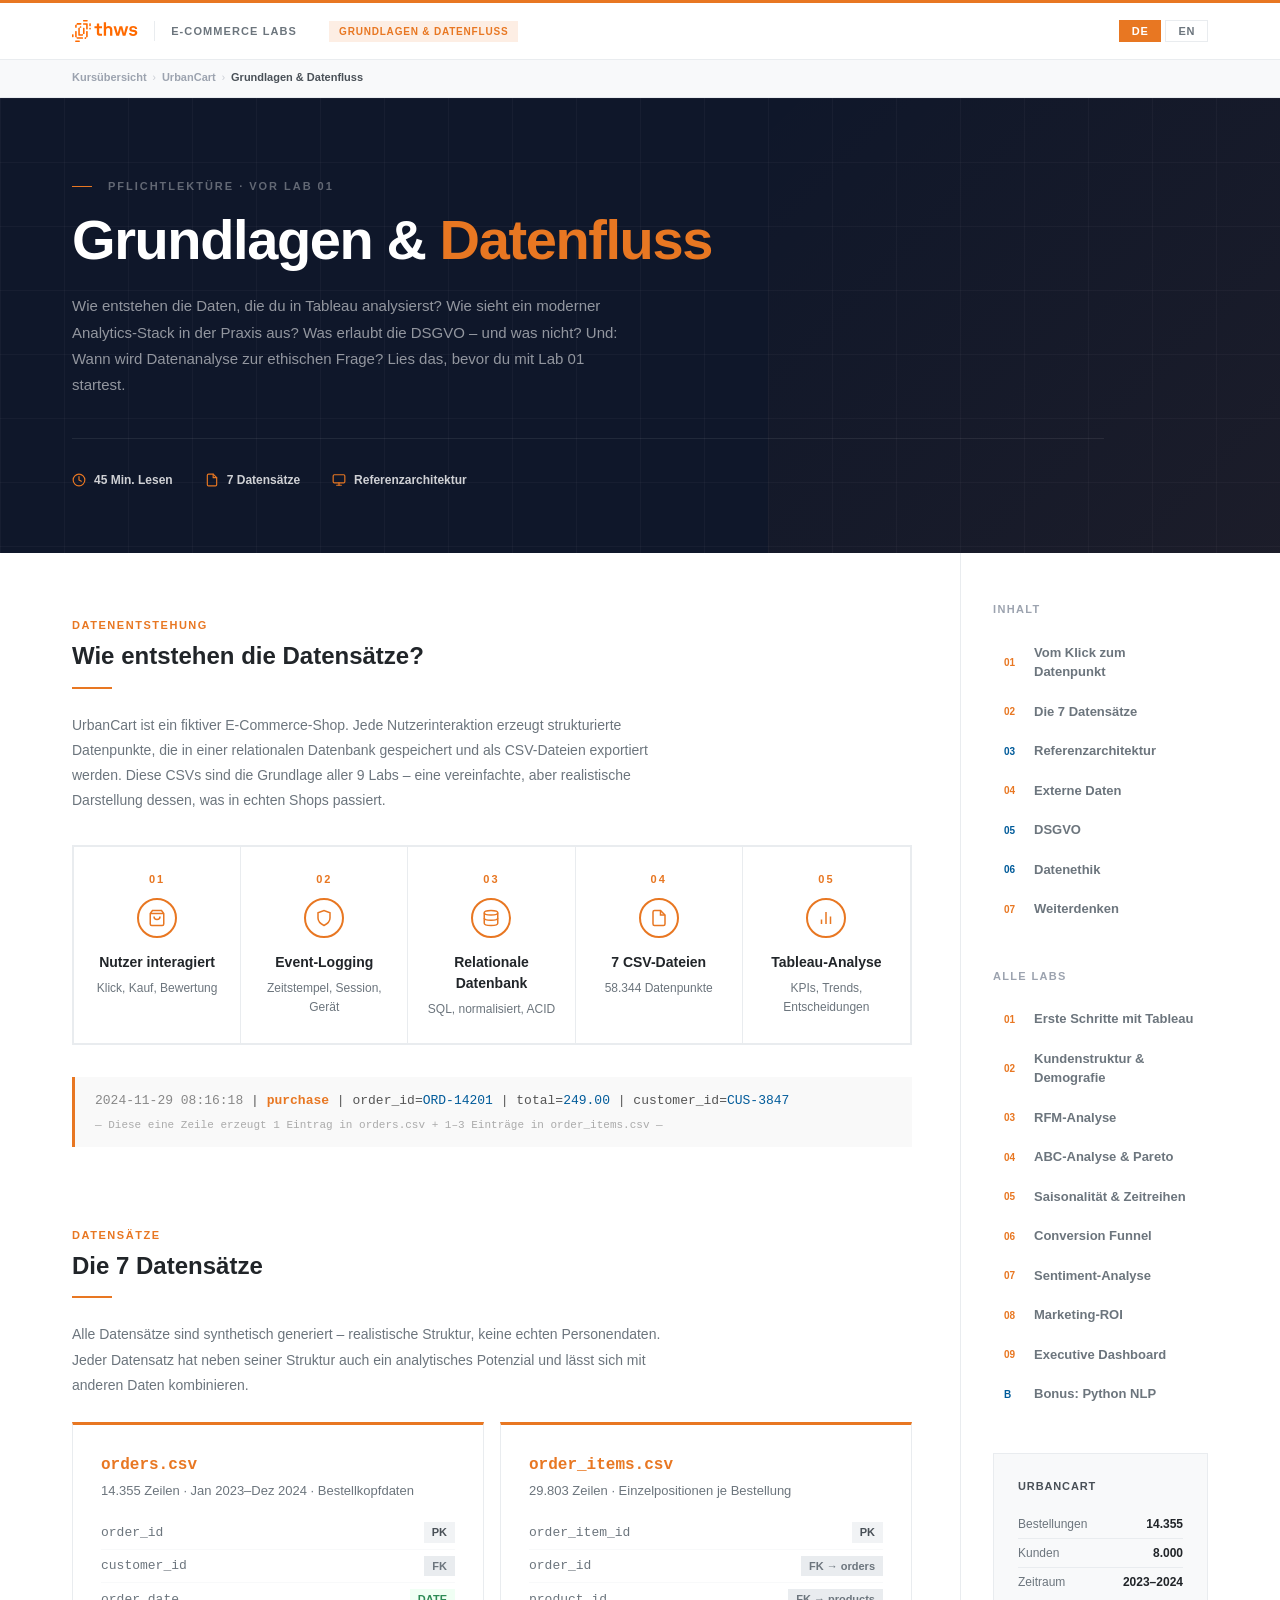
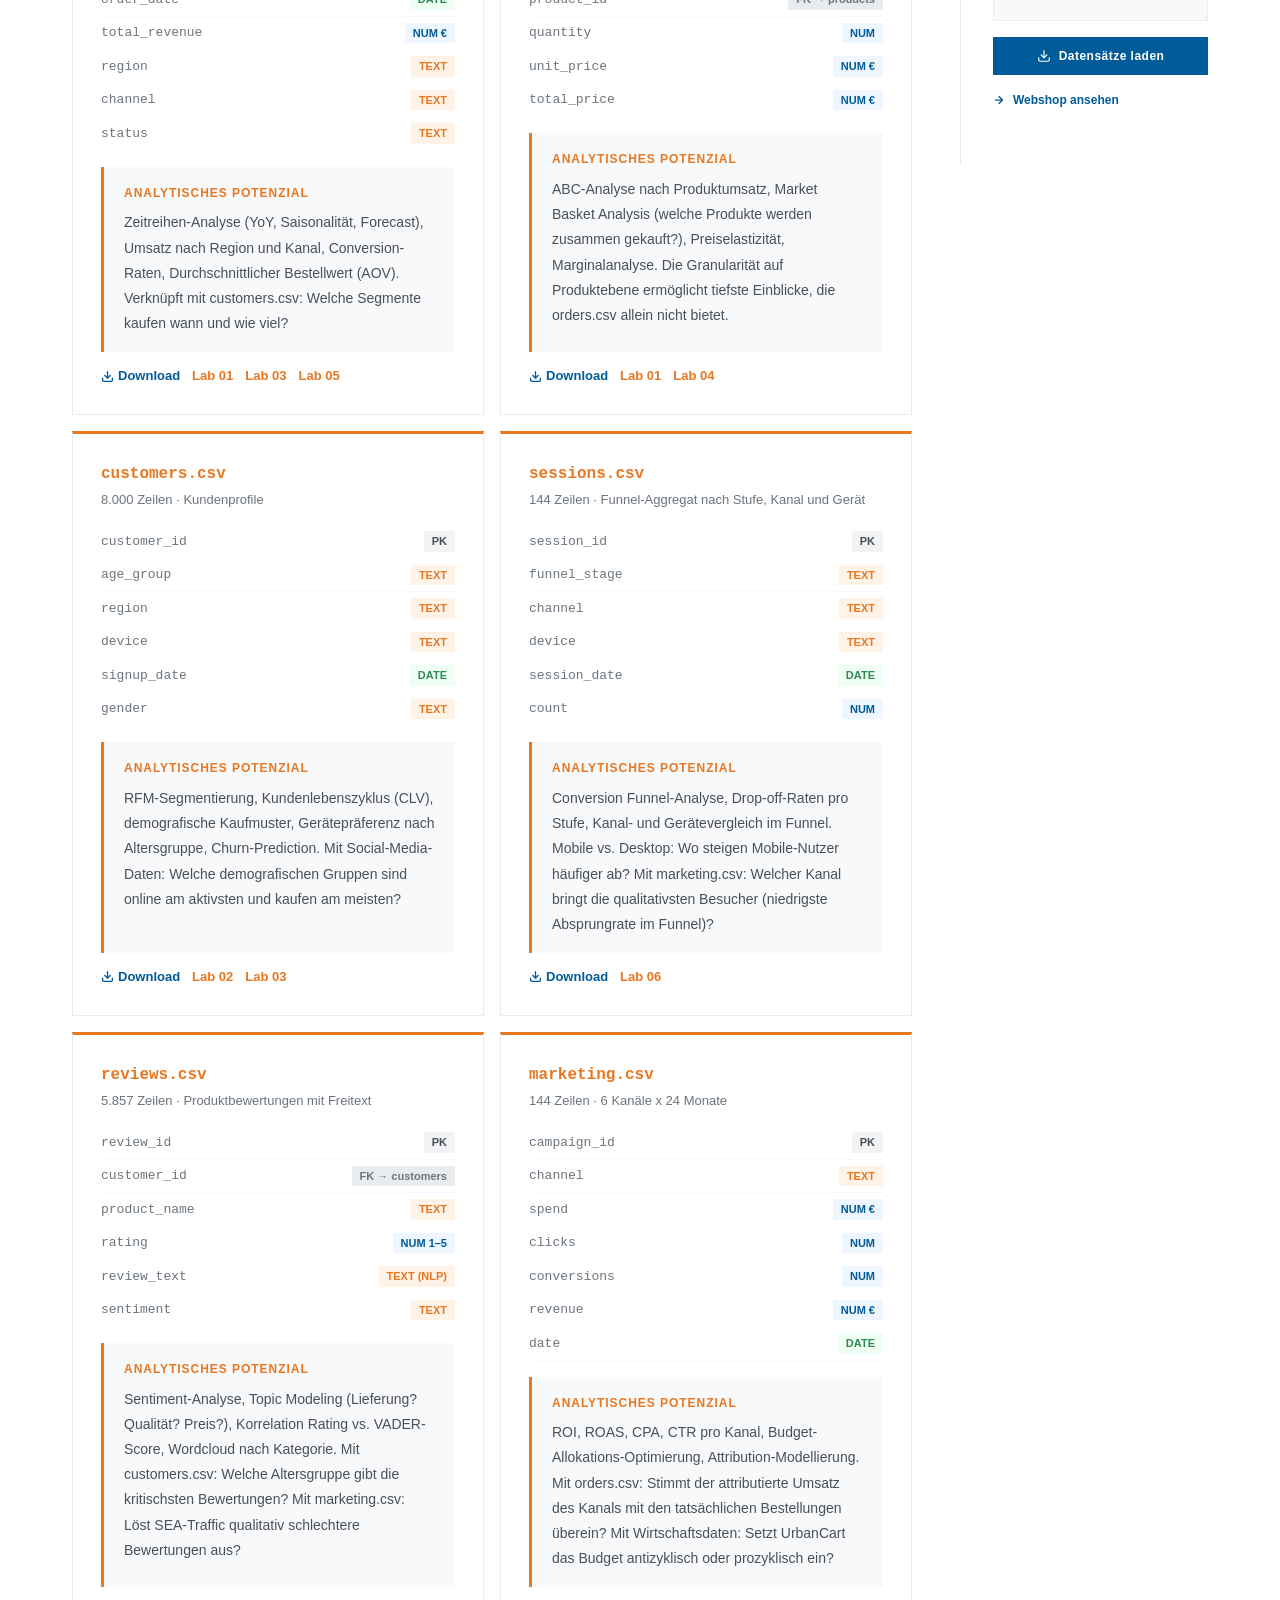
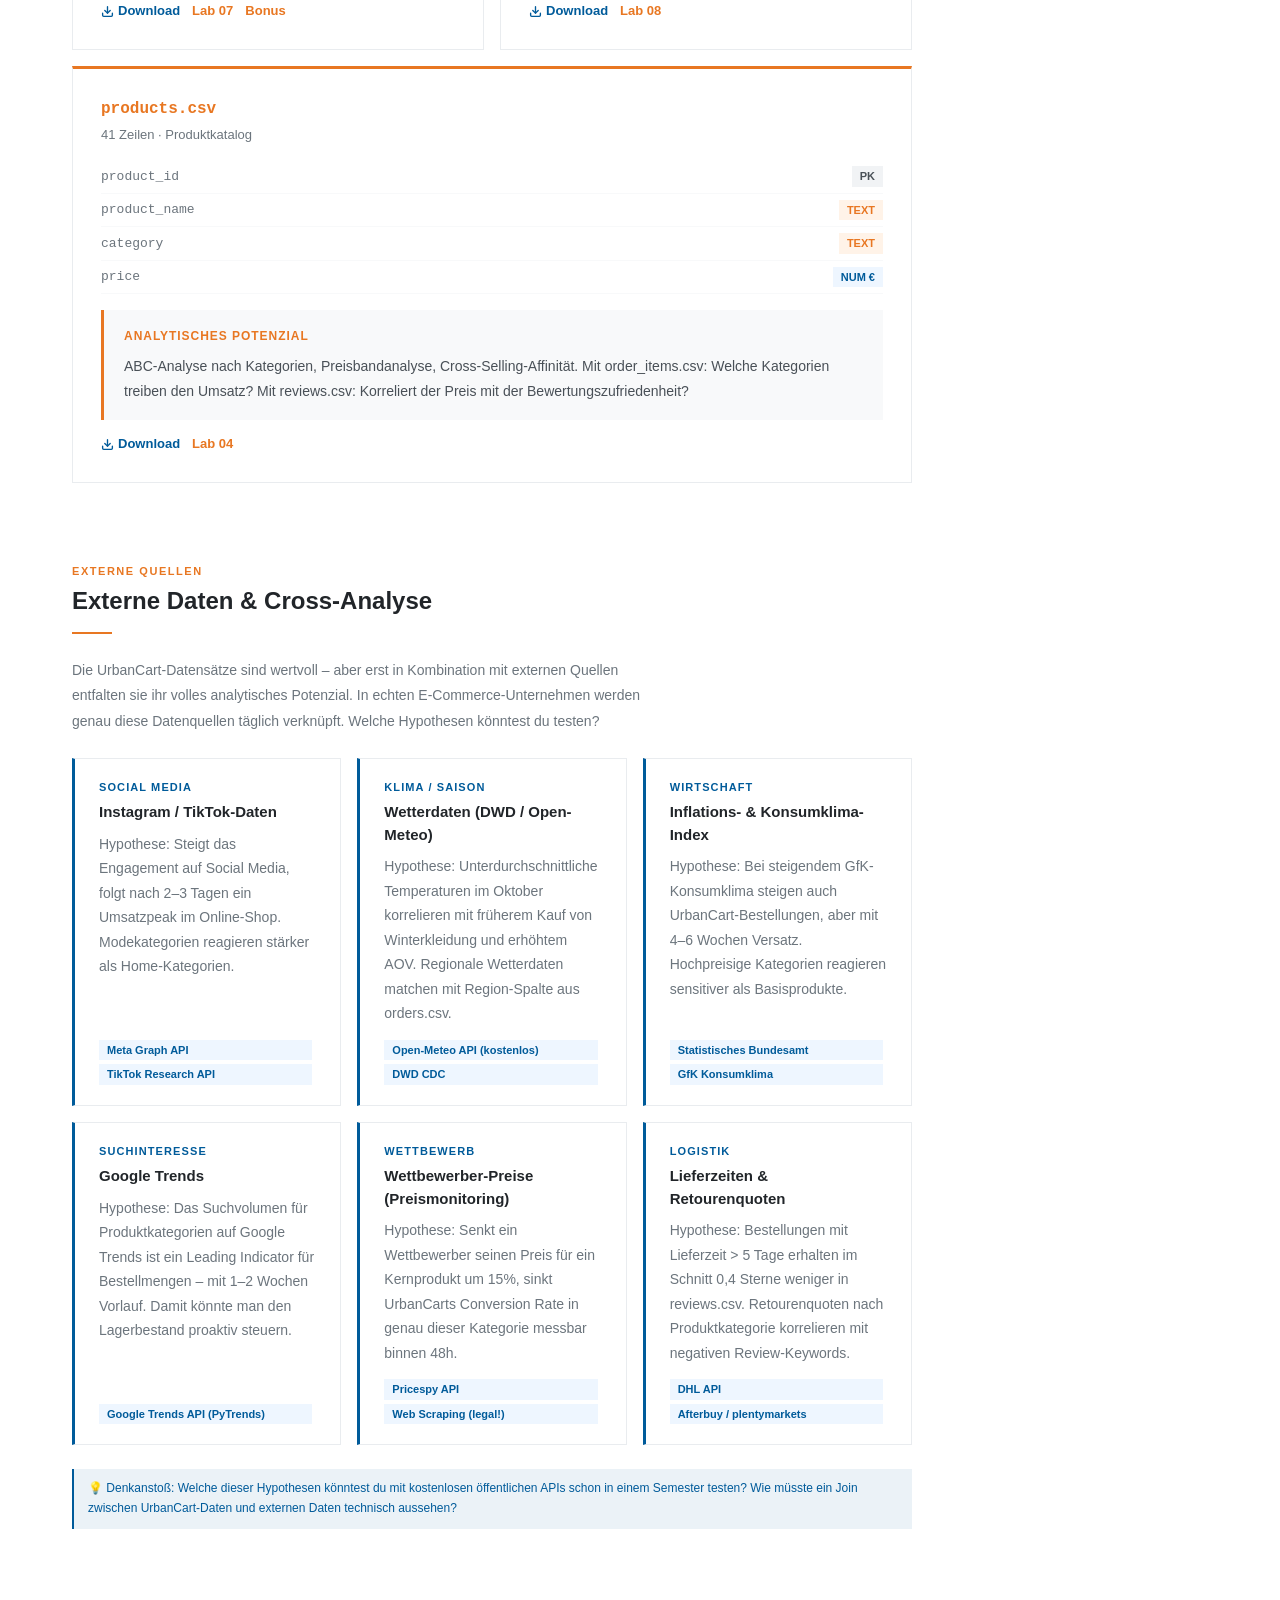
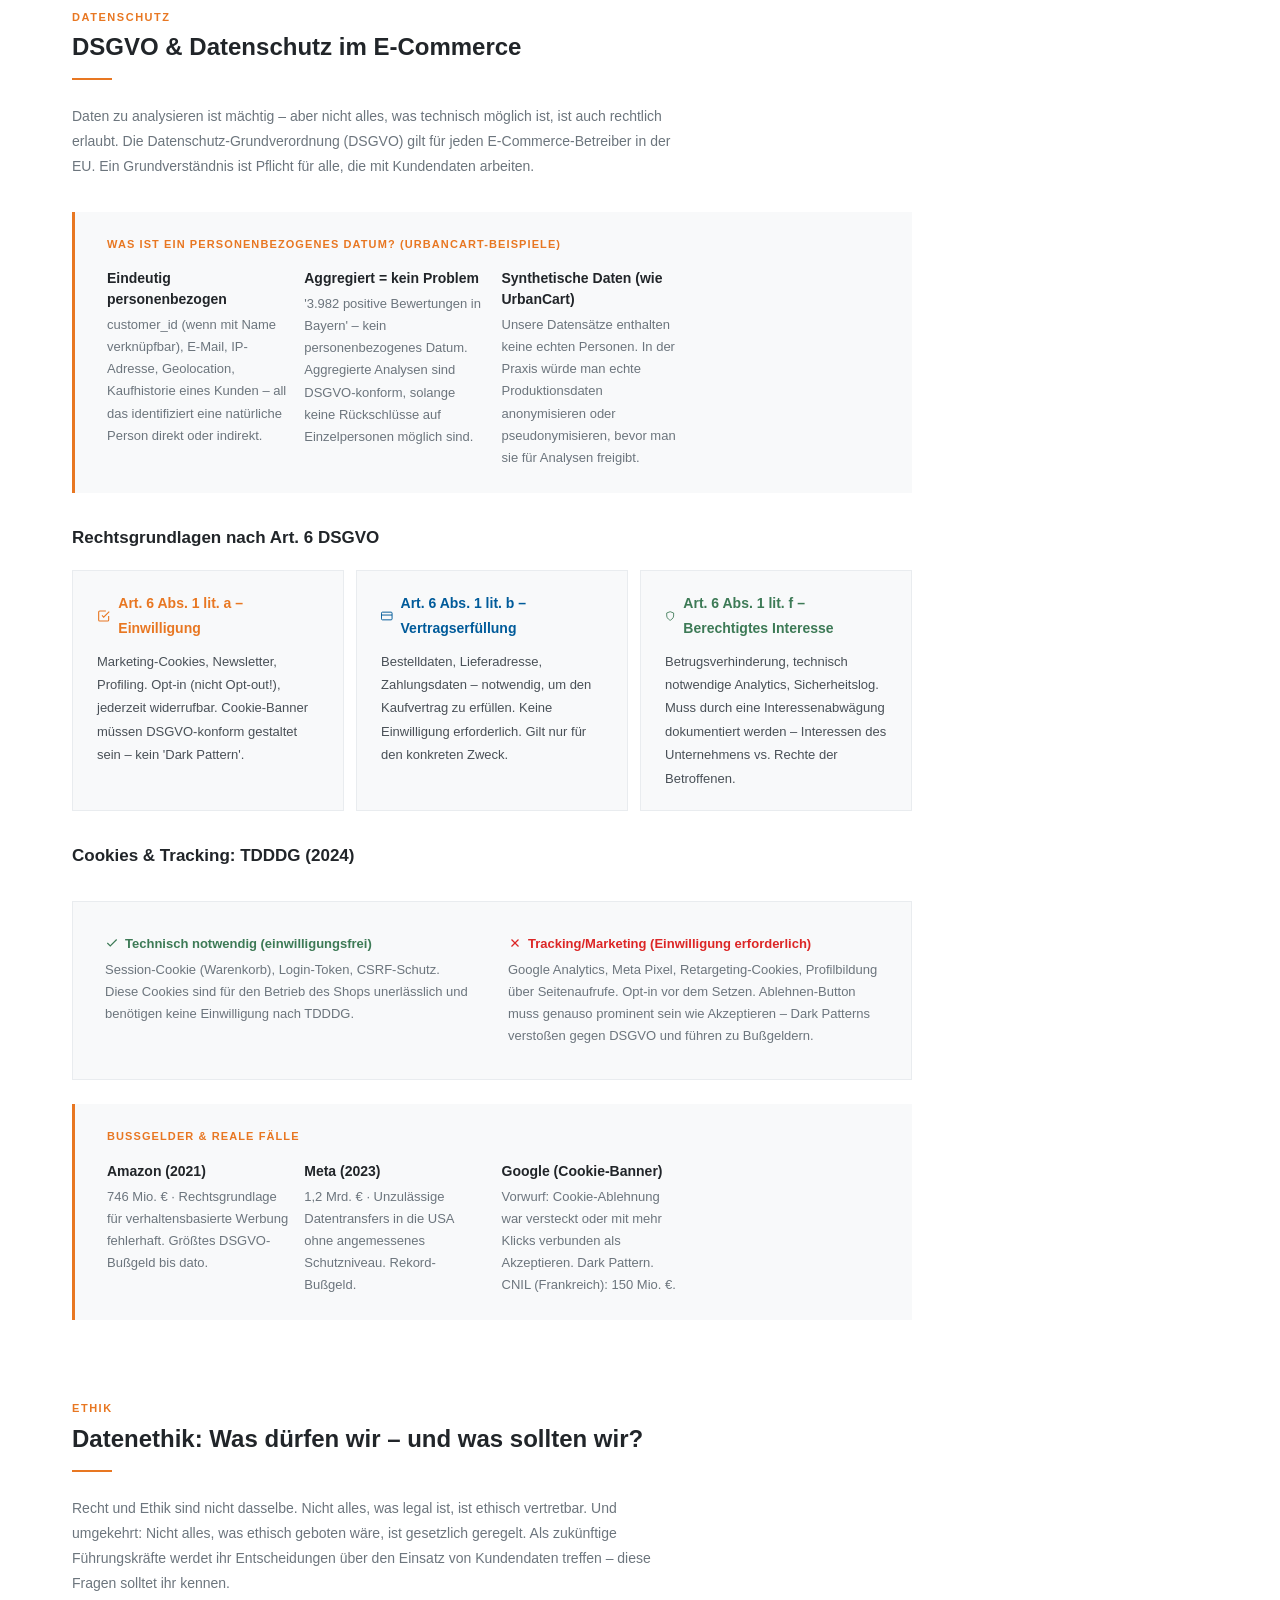
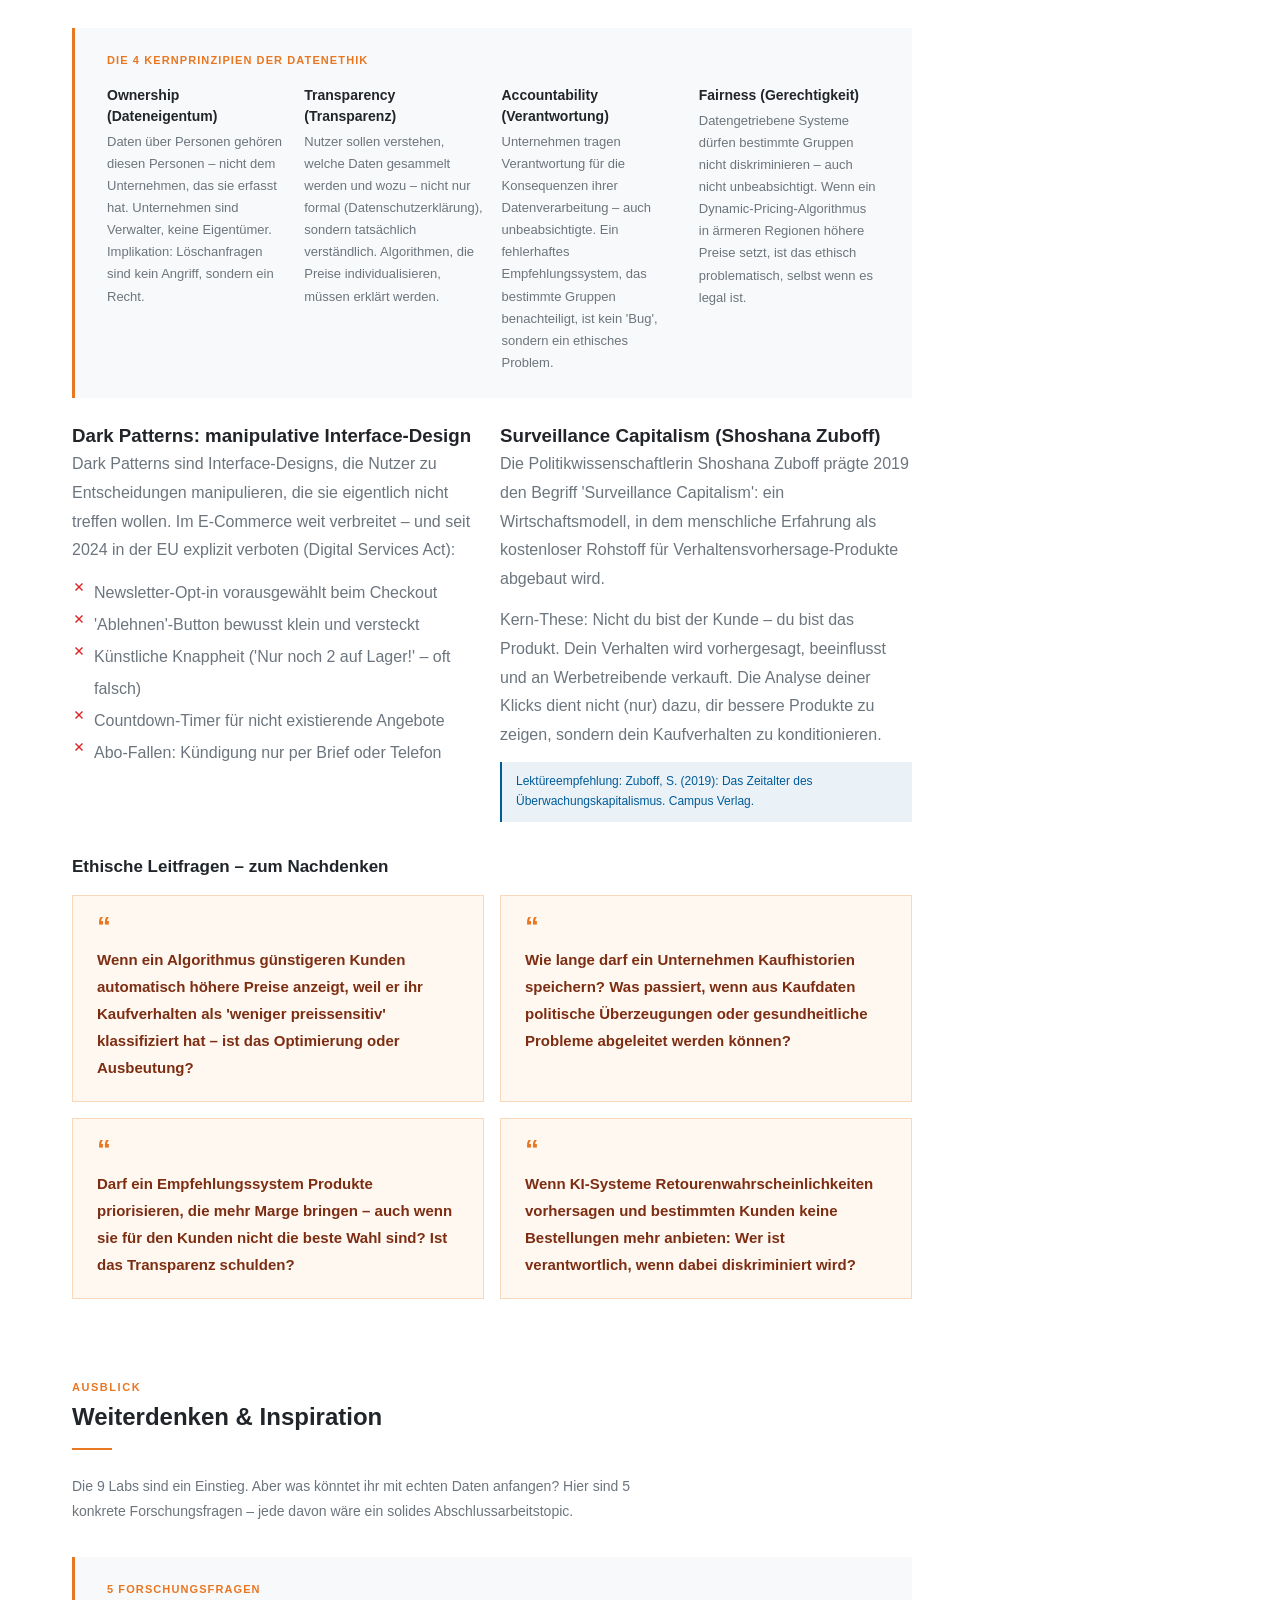
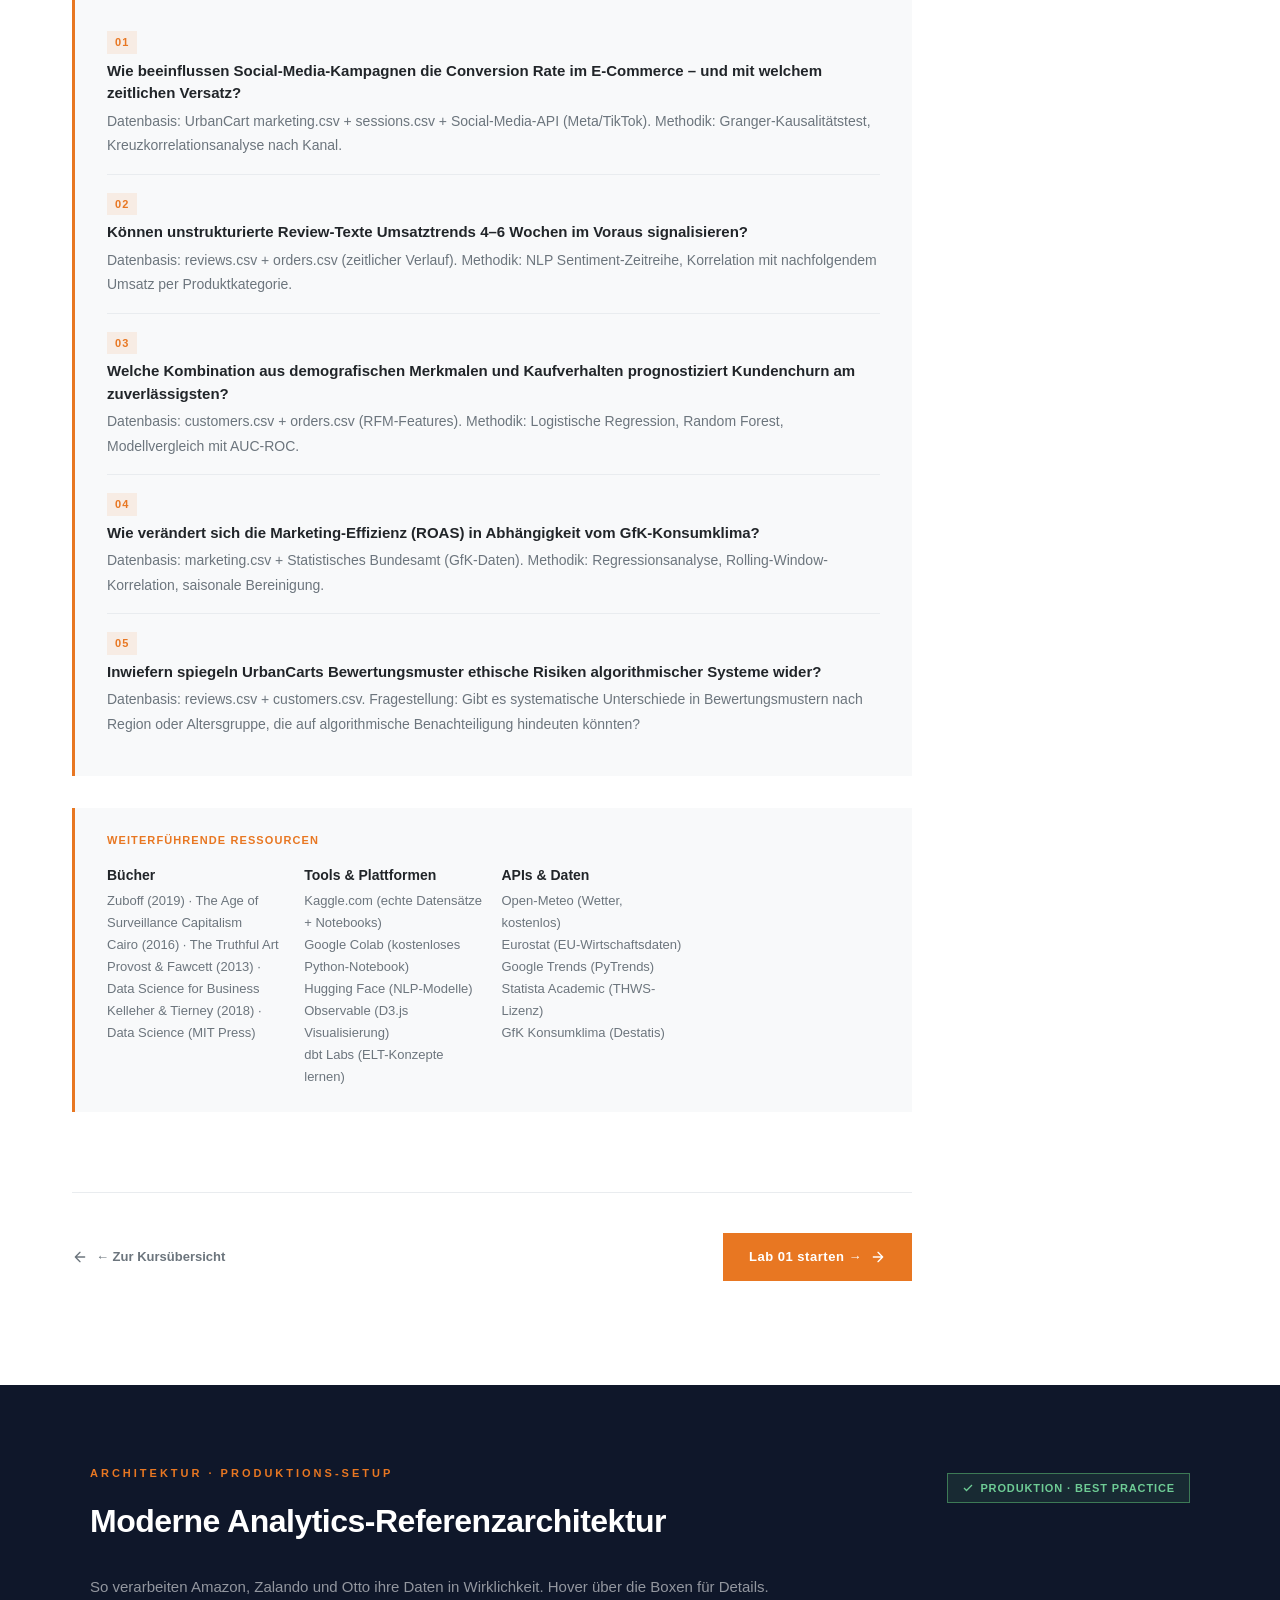
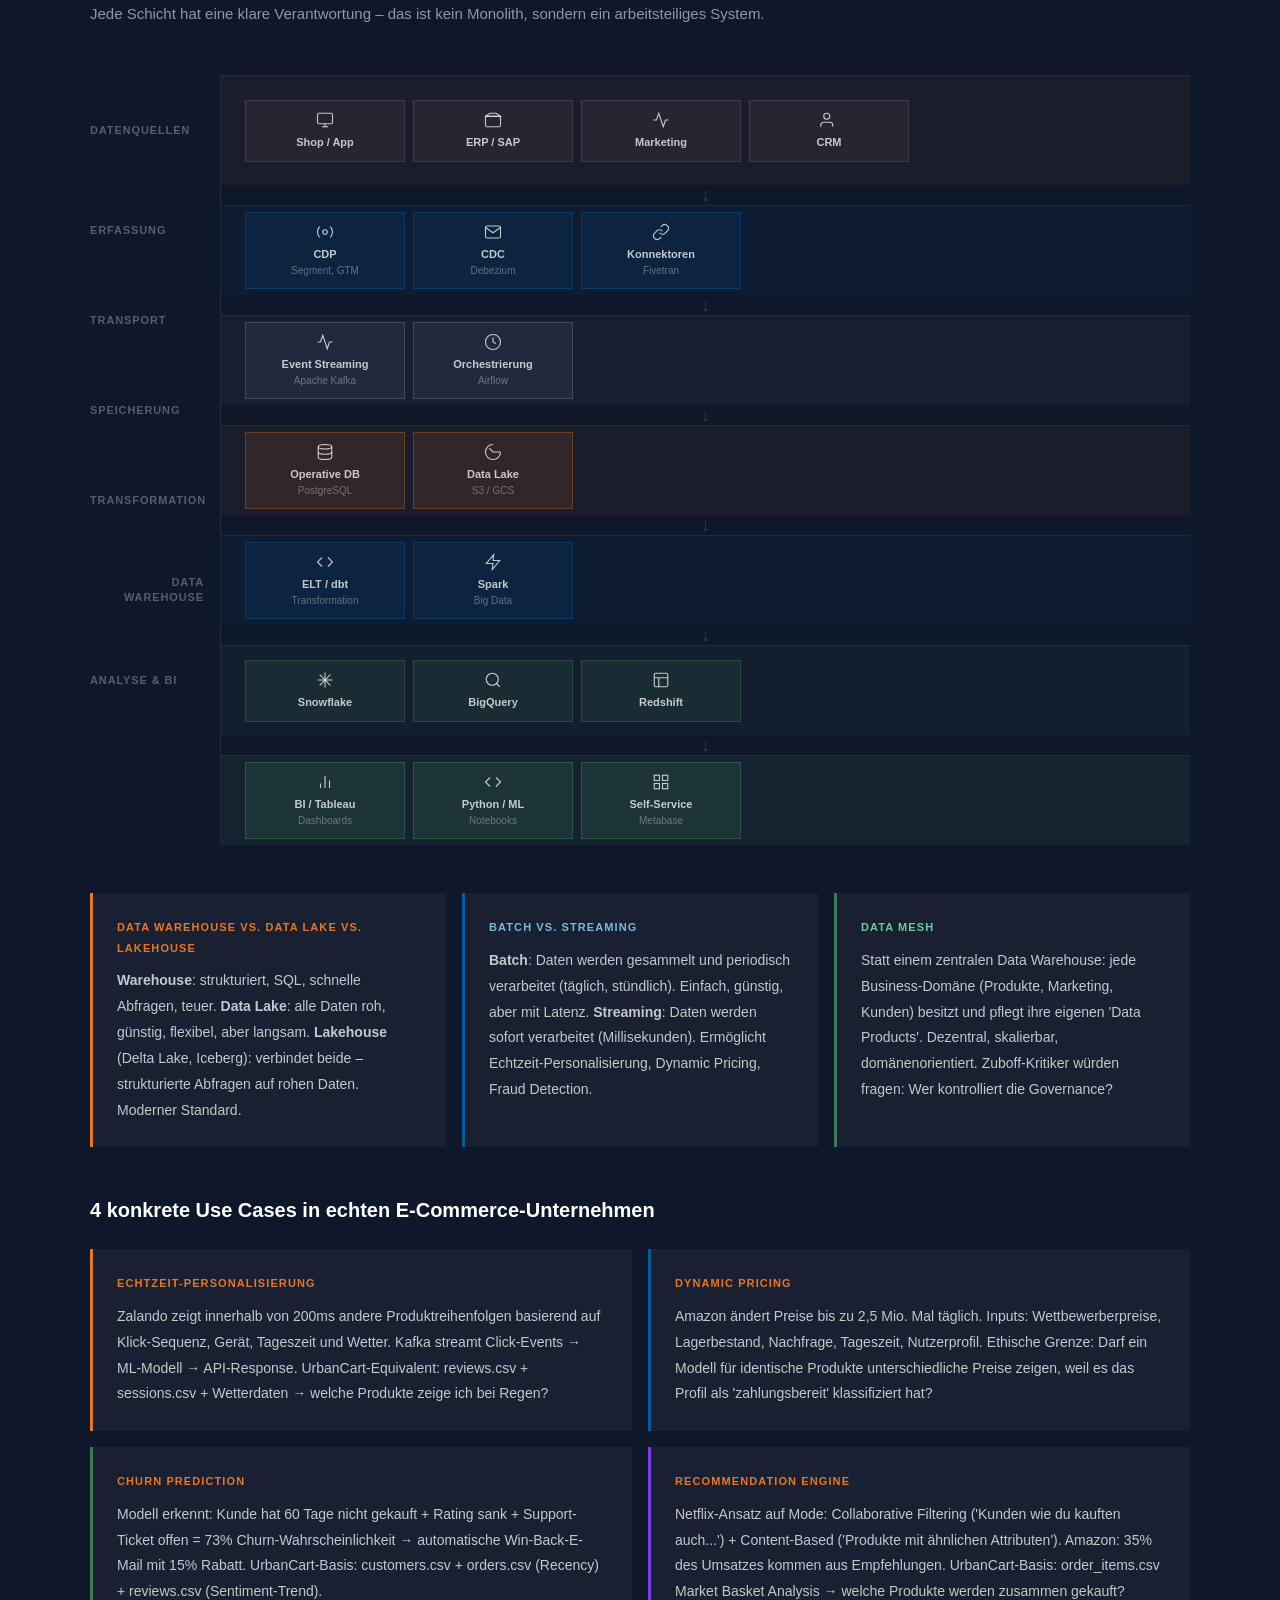
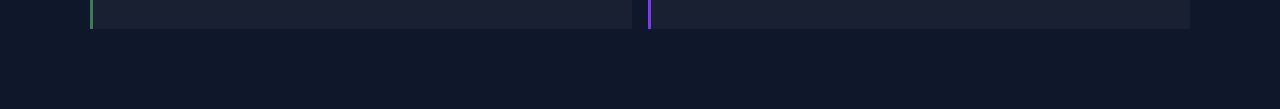
==== commit 15388f7e: "Add files via upload" ====
--- a/daten.html
+++ b/daten.html
@@ -112,8 +112,8 @@
 
 /* ── Consistent section spacing ── */
 .block + .block { margin-top: 0; }
-.block h3 { font-size: 17px; font-weight: 800; margin-bottom: var(--space-2); color: var(--gray-900); }
-.block p { font-size: 14px; color: var(--gray-600); line-height: 1.8; }
+.block > h3 { font-size: 17px; font-weight: 800; margin-bottom: var(--space-2); color: var(--gray-900); }
+.block > div > h3 { font-size: 17px; font-weight: 800; margin-bottom: var(--space-2); color: var(--gray-900); }
 
 /* ── Pipeline flow consistent sizing ── */
 .pipeline-flow { margin: 32px 0; display: grid; grid-template-columns: repeat(5,1fr); gap: 0; border: 2px solid var(--gray-200); overflow: hidden; }
@@ -136,9 +136,11 @@
 .dark-section .block__eyebrow { color: var(--orange); margin-bottom: 16px; }
 .dark-section p.lead { font-size: 15px; color: rgba(255,255,255,.55); line-height: 1.8; max-width: 700px; margin-bottom: 48px; }
 
-/* ── Overflow fix: prevent grids from exceeding lab-main ── */
-.lab-main { min-width: 0; overflow: hidden; }
-.block { min-width: 0; overflow: hidden; }
+/* ── Grid overflow fix (min-width:0, NOT overflow:hidden) ── */
+.lab-main { min-width: 0; }
+.block { min-width: 0; }
+.two-col, .ethics-grid, .pipeline-flow, .ds-grid, .ext-grid, .law-grid, .law-grid-2 { min-width: 0; }
+.two-col > *, .ethics-grid > *, .ds-grid > *, .ext-grid > * { min-width: 0; overflow-wrap: break-word; word-break: break-word; }
 
 /* ── Ethics grid: responsive ── */
 .ethics-grid { display: grid; grid-template-columns: 1fr 1fr; gap: 16px; align-items: stretch; }
@@ -175,7 +177,7 @@
      KAPITEL 1: VOM KLICK ZUM DATENPUNKT
      ════════════════════════════════════ -->
 <section class="block sr">
-  <div class="block__eyebrow" data-de="Kapitel 1" data-en="Chapter 1"></div>
+  <div class="block__eyebrow" data-de="Datenentstehung" data-en="Data Origin"></div>
   <h2 class="block__title" data-de="Wie entstehen die Datens&#228;tze?" data-en="How do the datasets come to be?"></h2>
   <div class="block__rule"></div>
   <p class="block__lead" data-de="UrbanCart ist ein fiktiver E-Commerce-Shop. Jede Nutzerinteraktion erzeugt strukturierte Datenpunkte, die in einer relationalen Datenbank gespeichert und als CSV-Dateien exportiert werden. Diese CSVs sind die Grundlage aller 9 Labs &#8211; eine vereinfachte, aber realistische Darstellung dessen, was in echten Shops passiert." data-en="UrbanCart is a fictional e-commerce shop. Every user interaction creates structured data points stored in a relational database and exported as CSV files. These CSVs are the foundation of all 9 labs &#8211; a simplified but realistic representation of what happens in real shops."></p>
@@ -223,7 +225,7 @@
      KAPITEL 2: DIE 7 DATENSÄTZE
      ════════════════════════════════════ -->
 <section class="block sr">
-  <div class="block__eyebrow" data-de="Kapitel 2" data-en="Chapter 2"></div>
+  <div class="block__eyebrow" data-de="Datens&#228;tze" data-en="Datasets"></div>
   <h2 class="block__title" data-de="Die 7 Datens&#228;tze" data-en="The 7 Datasets"></h2>
   <div class="block__rule"></div>
   <p class="block__lead" data-de="Alle Datens&#228;tze sind synthetisch generiert &#8211; realistische Struktur, keine echten Personendaten. Jeder Datensatz hat neben seiner Struktur auch ein analytisches Potenzial und l&#228;sst sich mit anderen Daten kombinieren." data-en="All datasets are synthetically generated &#8211; realistic structure, no real personal data. Each dataset has analytical potential beyond its raw structure and can be combined with other data sources."></p>
@@ -352,7 +354,7 @@
     </div>
 
     <!-- products.csv -->
-    <div class="ds-card" style="grid-column:1/-1;max-width:480px;">
+    <div class="ds-card" style="grid-column:1/-1;">
       <div class="ds-card__name">products.csv</div>
       <div class="ds-card__meta" data-de="41 Zeilen · Produktkatalog" data-en="41 rows · Product catalogue"></div>
       <div class="ds-field"><span>product_id</span><span class="tag tag--pk">PK</span></div>
@@ -375,7 +377,7 @@
      KAPITEL 4: EXTERNE DATEN
      ════════════════════════════════════ -->
 <section class="block sr">
-  <div class="block__eyebrow" data-de="Kapitel 4" data-en="Chapter 4"></div>
+  <div class="block__eyebrow" data-de="Externe Quellen" data-en="External Sources"></div>
   <h2 class="block__title" data-de="Externe Daten &amp; Cross-Analyse" data-en="External Data &amp; Cross-Analysis"></h2>
   <div class="block__rule"></div>
   <p class="block__lead" data-de="Die UrbanCart-Datens&#228;tze sind wertvoll &#8211; aber erst in Kombination mit externen Quellen entfalten sie ihr volles analytisches Potenzial. In echten E-Commerce-Unternehmen werden genau diese Datenquellen t&#228;glich verknüpft. Welche Hypothesen könntest du testen?" data-en="The UrbanCart datasets are valuable &#8211; but only in combination with external sources do they reveal their full analytical potential. Real e-commerce companies connect exactly these data sources daily. Which hypotheses could you test?"></p>
@@ -431,7 +433,7 @@
      KAPITEL 5: DSGVO
      ════════════════════════════════════ -->
 <section class="block sr">
-  <div class="block__eyebrow" data-de="Kapitel 6" data-en="Chapter 6"></div>
+  <div class="block__eyebrow" data-de="Datenschutz" data-en="Data Protection"></div>
   <h2 class="block__title" data-de="DSGVO &amp; Datenschutz im E-Commerce" data-en="GDPR &amp; Data Protection in E-Commerce"></h2>
   <div class="block__rule"></div>
   <p class="block__lead" data-de="Daten zu analysieren ist mächtig &#8211; aber nicht alles, was technisch möglich ist, ist auch rechtlich erlaubt. Die Datenschutz-Grundverordnung (DSGVO) gilt für jeden E-Commerce-Betreiber in der EU. Ein Grundverständnis ist Pflicht für alle, die mit Kundendaten arbeiten." data-en="Analysing data is powerful &#8211; but not everything that is technically possible is legally permitted. The General Data Protection Regulation (GDPR) applies to every e-commerce operator in the EU. A basic understanding is mandatory for everyone working with customer data."></p>
@@ -524,7 +526,7 @@
      KAPITEL 6: DATENETHIK
      ════════════════════════════════════ -->
 <section class="block sr">
-  <div class="block__eyebrow" data-de="Kapitel 7" data-en="Chapter 7"></div>
+  <div class="block__eyebrow" data-de="Ethik" data-en="Ethics"></div>
   <h2 class="block__title" data-de="Datenethik: Was dürfen wir &#8211; und was sollten wir?" data-en="Data Ethics: What may we do &#8211; and what should we?"></h2>
   <div class="block__rule"></div>
   <p class="block__lead" data-de="Recht und Ethik sind nicht dasselbe. Nicht alles, was legal ist, ist ethisch vertretbar. Und umgekehrt: Nicht alles, was ethisch geboten wäre, ist gesetzlich geregelt. Als zukünftige Führungskräfte werdet ihr Entscheidungen über den Einsatz von Kundendaten treffen &#8211; diese Fragen solltet ihr kennen." data-en="Law and ethics are not the same thing. Not everything that is legal is ethically justifiable. And conversely: not everything that would be ethically required is regulated by law. As future managers you will make decisions about the use of customer data &#8211; you should know these questions."></p>
@@ -554,7 +556,7 @@
   <div class="two-col sr">
     <div>
       <h3 data-de="Dark Patterns: manipulative Interface-Design" data-en="Dark Patterns: Manipulative Interface Design"></h3>
-      <p style="color:var(--gray-600);line-height:1.8;margin-bottom:12px;" data-de="Dark Patterns sind Interface-Designs, die Nutzer zu Entscheidungen manipulieren, die sie eigentlich nicht treffen wollen. Im E-Commerce weit verbreitet &#8211; und seit 2024 in der EU explizit verboten (Digital Services Act):" data-en="Dark patterns are interface designs that manipulate users into decisions they would not otherwise make. Widespread in e-commerce &#8211; and since 2024 explicitly prohibited in the EU (Digital Services Act):"></div>
+      <p style="color:var(--gray-600);line-height:1.8;margin-bottom:12px;" data-de="Dark Patterns sind Interface-Designs, die Nutzer zu Entscheidungen manipulieren, die sie eigentlich nicht treffen wollen. Im E-Commerce weit verbreitet &#8211; und seit 2024 in der EU explizit verboten (Digital Services Act):" data-en="Dark patterns are interface designs that manipulate users into decisions they would not otherwise make. Widespread in e-commerce &#8211; and since 2024 explicitly prohibited in the EU (Digital Services Act):"></p>
       <ul style="color:var(--gray-600);line-height:2;list-style:none;padding:0;">
         <li style="display:flex;gap:8px;align-items:flex-start;"><svg width="14" height="14" viewBox="0 0 24 24" fill="none" stroke="#DC2626" stroke-width="2.5" style="flex-shrink:0;margin-top:3px"><line x1="18" y1="6" x2="6" y2="18"/><line x1="6" y1="6" x2="18" y2="18"/></svg><span data-de="Newsletter-Opt-in vorausgewählt beim Checkout" data-en="Newsletter opt-in pre-selected at checkout"></span></li>
         <li style="display:flex;gap:8px;align-items:flex-start;"><svg width="14" height="14" viewBox="0 0 24 24" fill="none" stroke="#DC2626" stroke-width="2.5" style="flex-shrink:0;margin-top:3px"><line x1="18" y1="6" x2="6" y2="18"/><line x1="6" y1="6" x2="18" y2="18"/></svg><span data-de="'Ablehnen'-Button bewusst klein und versteckt" data-en="'Reject' button deliberately small and hidden"></span></li>
@@ -586,7 +588,7 @@
      KAPITEL 7: WEITERDENKEN
      ════════════════════════════════════ -->
 <section class="block sr">
-  <div class="block__eyebrow" data-de="Kapitel 8" data-en="Chapter 8"></div>
+  <div class="block__eyebrow" data-de="Ausblick" data-en="Outlook"></div>
   <h2 class="block__title" data-de="Weiterdenken &amp; Inspiration" data-en="Further Thinking &amp; Inspiration"></h2>
   <div class="block__rule"></div>
   <p class="block__lead" data-de="Die 9 Labs sind ein Einstieg. Aber was könntet ihr mit echten Daten anfangen? Hier sind 5 konkrete Forschungsfragen &#8211; jede davon wäre ein solides Abschlussarbeitstopic." data-en="The 9 labs are a starting point. But what could you do with real data? Here are 5 concrete research questions &#8211; each of them would make a solid thesis topic."></p>
@@ -649,7 +651,7 @@
 
 </main><aside class="lab-sidebar">
 <div class="sidebar-section">
-  <div class="sidebar-title" data-de="Kapitel" data-en="Chapters"></div>
+  <div class="sidebar-title" data-de="Inhalt" data-en="Contents"></div>
   <nav class="sidebar-nav">
     <a href="#" class="sidebar-link" onclick="document.querySelector('.lab-main section').scrollIntoView({behavior:'smooth'});return false;"><span style="font-size:10px;font-weight:800;color:var(--orange);width:22px;flex-shrink:0">01</span><span data-de="Vom Klick zum Datenpunkt" data-en="From Click to Data Point"></span></a>
     <a href="#" class="sidebar-link" onclick="document.querySelectorAll('.lab-main section')[1].scrollIntoView({behavior:'smooth'});return false;"><span style="font-size:10px;font-weight:800;color:var(--orange);width:22px;flex-shrink:0">02</span><span data-de="Die 7 Datens&#228;tze" data-en="The 7 Datasets"></span></a>
@@ -697,7 +699,7 @@
   <div class="dark-section__inner">
     <div style="display:flex;align-items:flex-start;justify-content:space-between;flex-wrap:wrap;gap:16px;margin-bottom:12px;">
       <div>
-        <div style="font-size:11px;font-weight:700;letter-spacing:3px;text-transform:uppercase;color:var(--orange);margin-bottom:16px;" data-de="Kapitel 3 &#183; Produktions-Setup" data-en="Chapter 3 · Production Setup"></div>
+        <div style="font-size:11px;font-weight:700;letter-spacing:3px;text-transform:uppercase;color:var(--orange);margin-bottom:16px;" data-de="Architektur &#183; Produktions-Setup" data-en="Architecture · Production Setup"></div>
         <h2 style="font-size:32px;font-weight:800;letter-spacing:-0.5px;color:#fff;margin-bottom:16px;" data-de="Moderne Analytics-Referenzarchitektur" data-en="Modern Analytics Reference Architecture"></h2>
       </div>
       <span style="flex-shrink:0;margin-top:8px;display:inline-flex;align-items:center;gap:6px;background:rgba(61,122,86,.2);border:1.5px solid #3D7A56;color:#6ECC95;font-size:11px;font-weight:800;letter-spacing:.08em;text-transform:uppercase;padding:6px 14px;">
